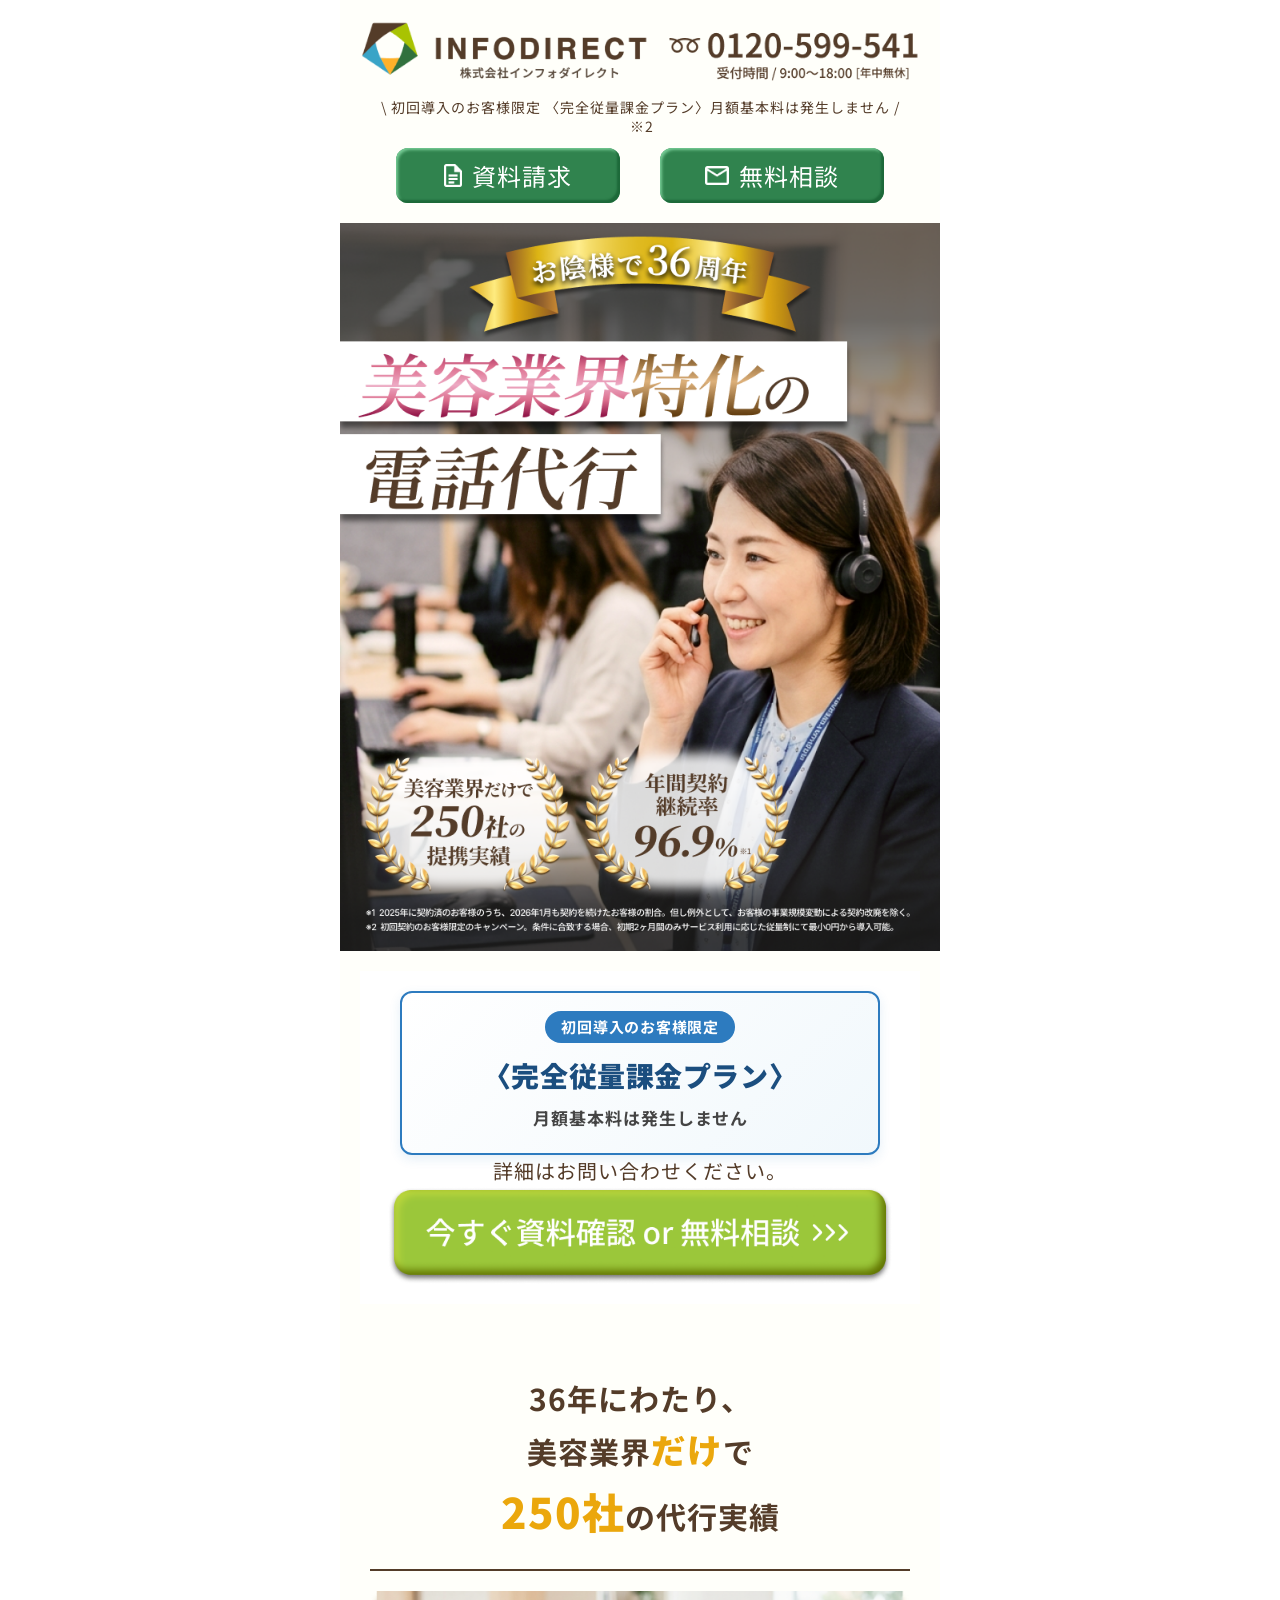
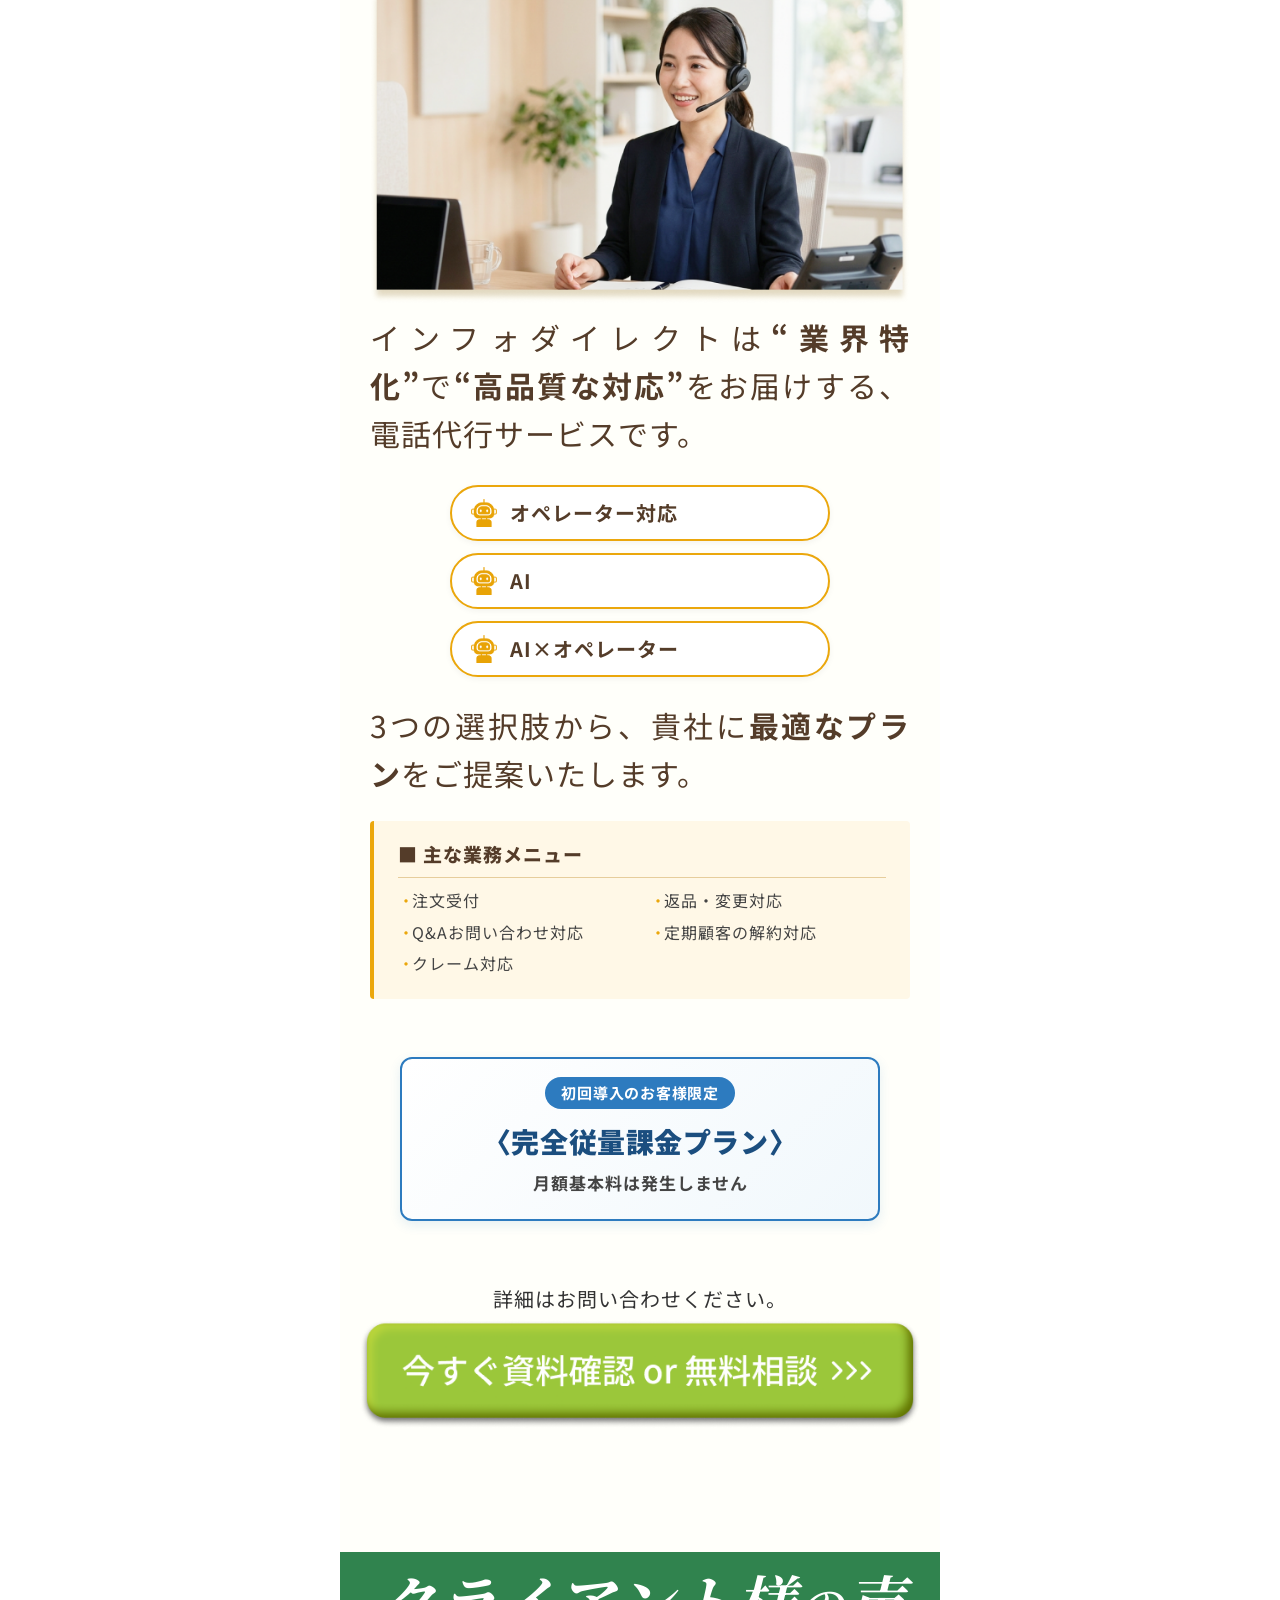
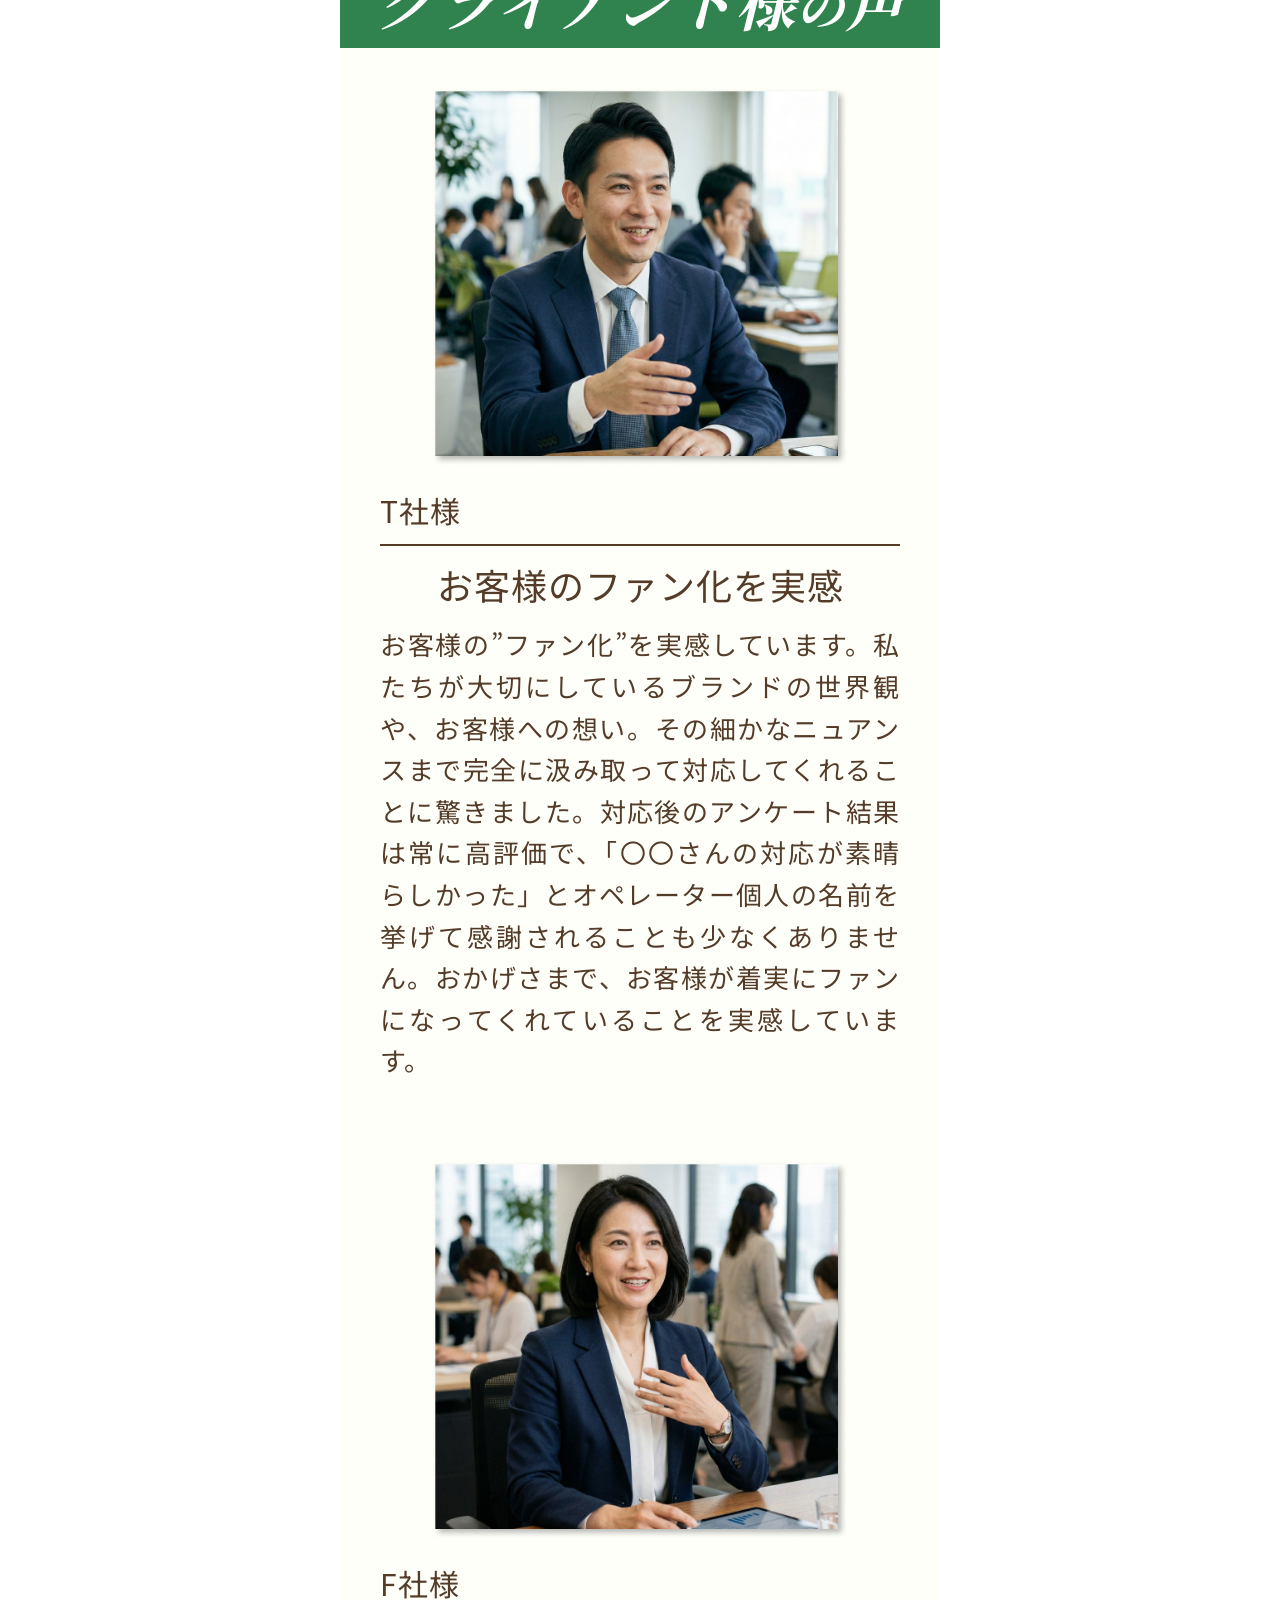
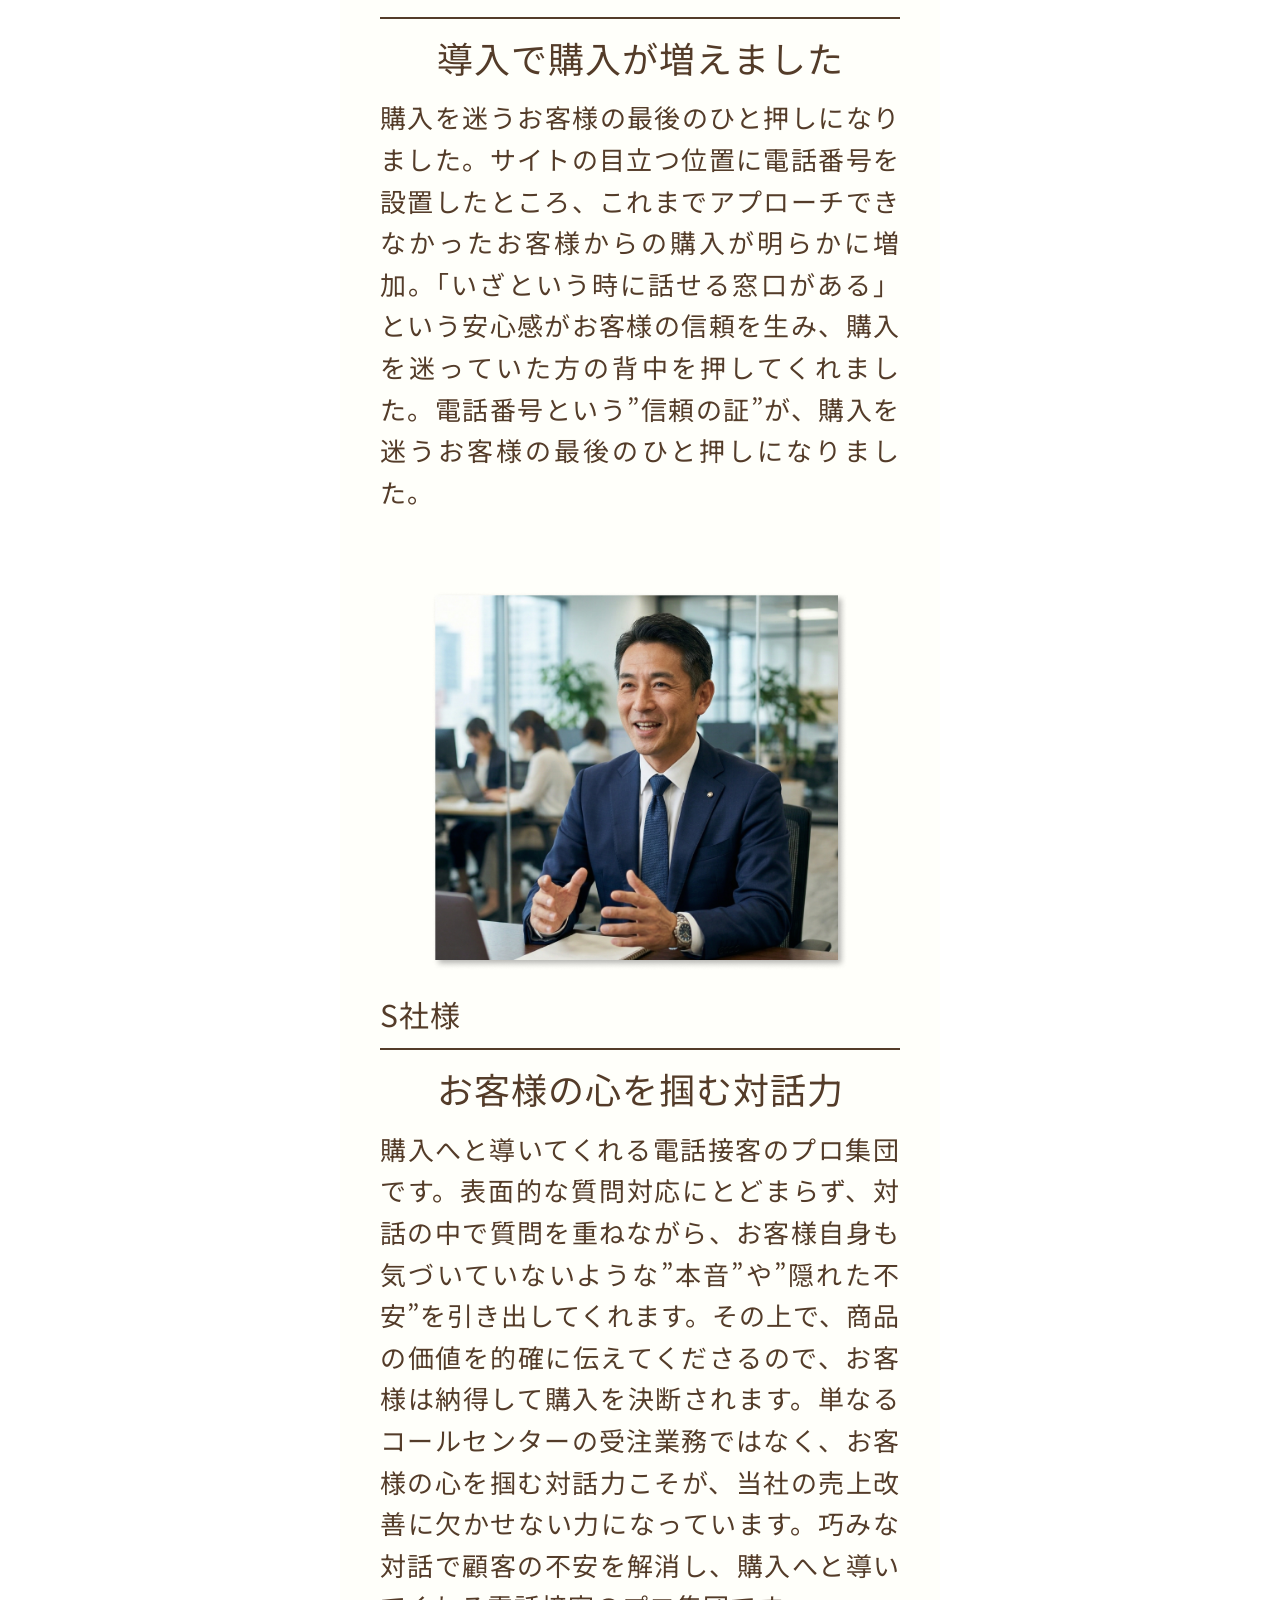
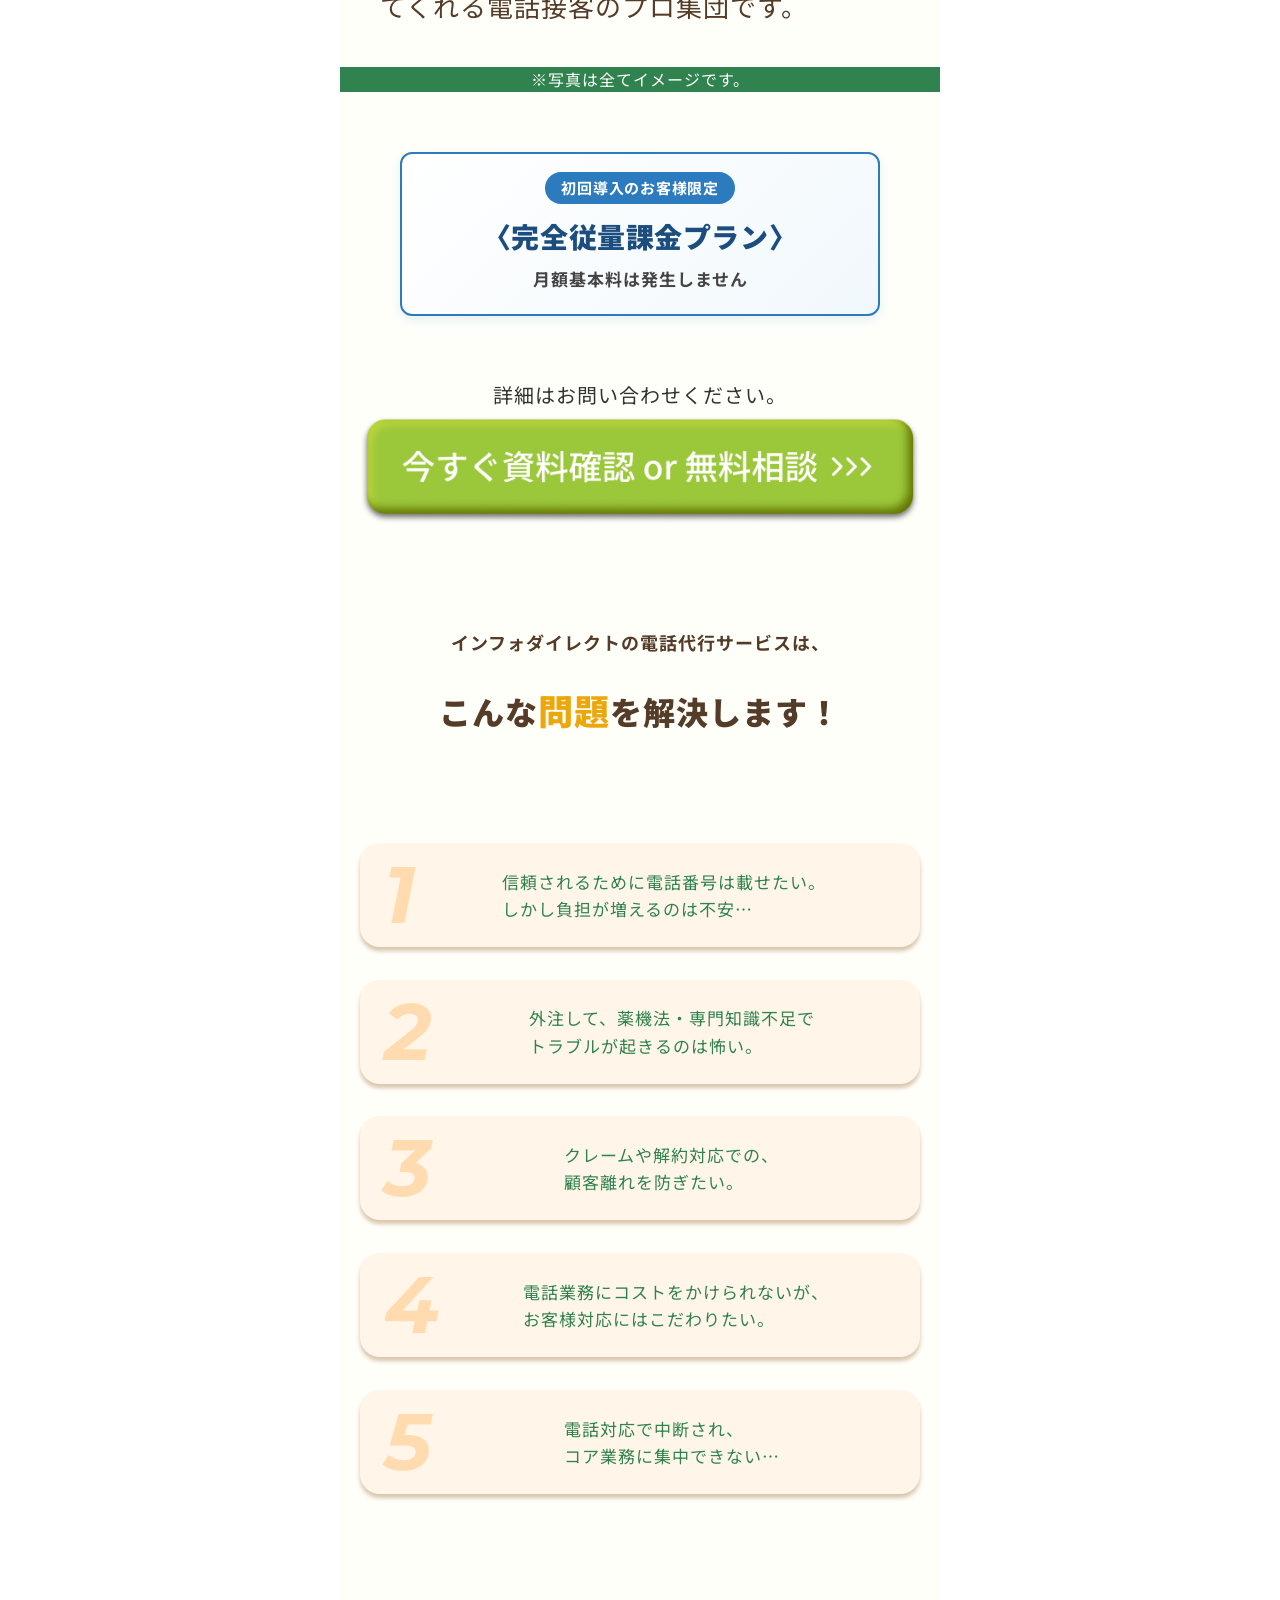
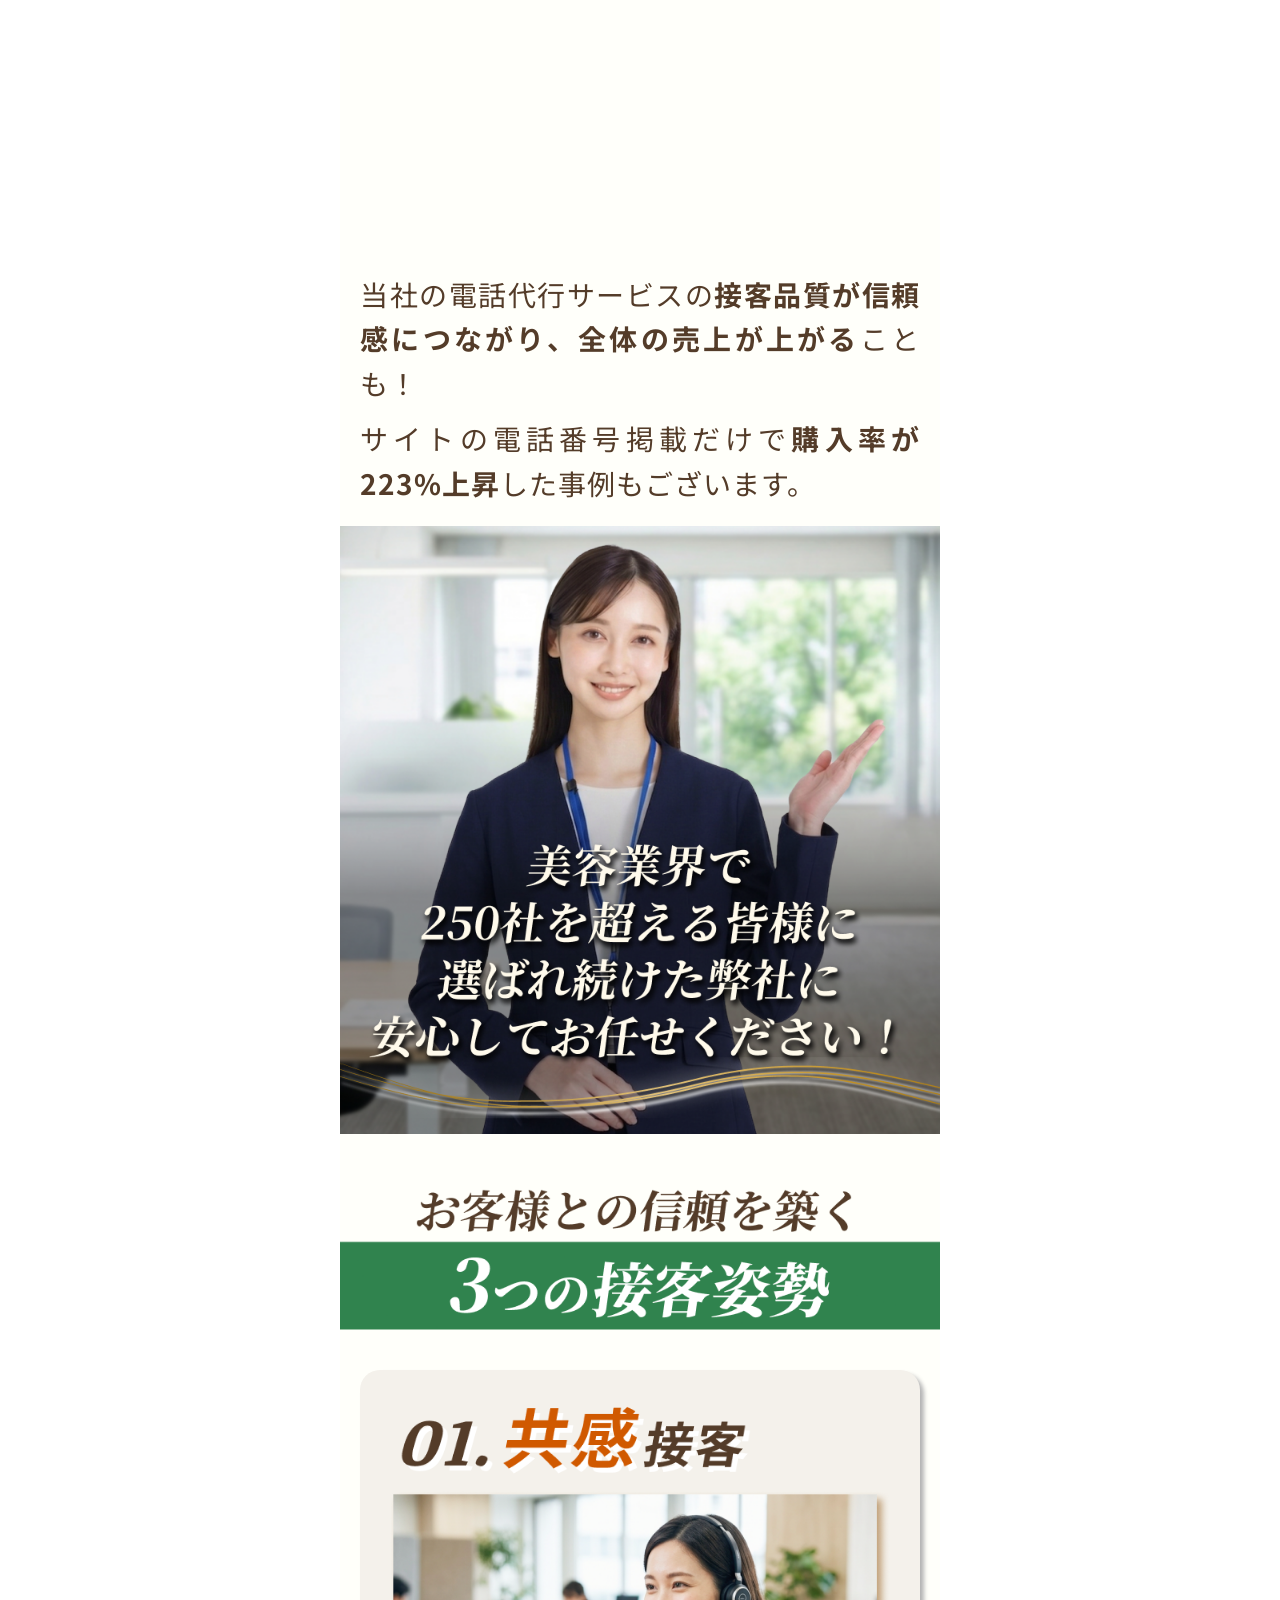
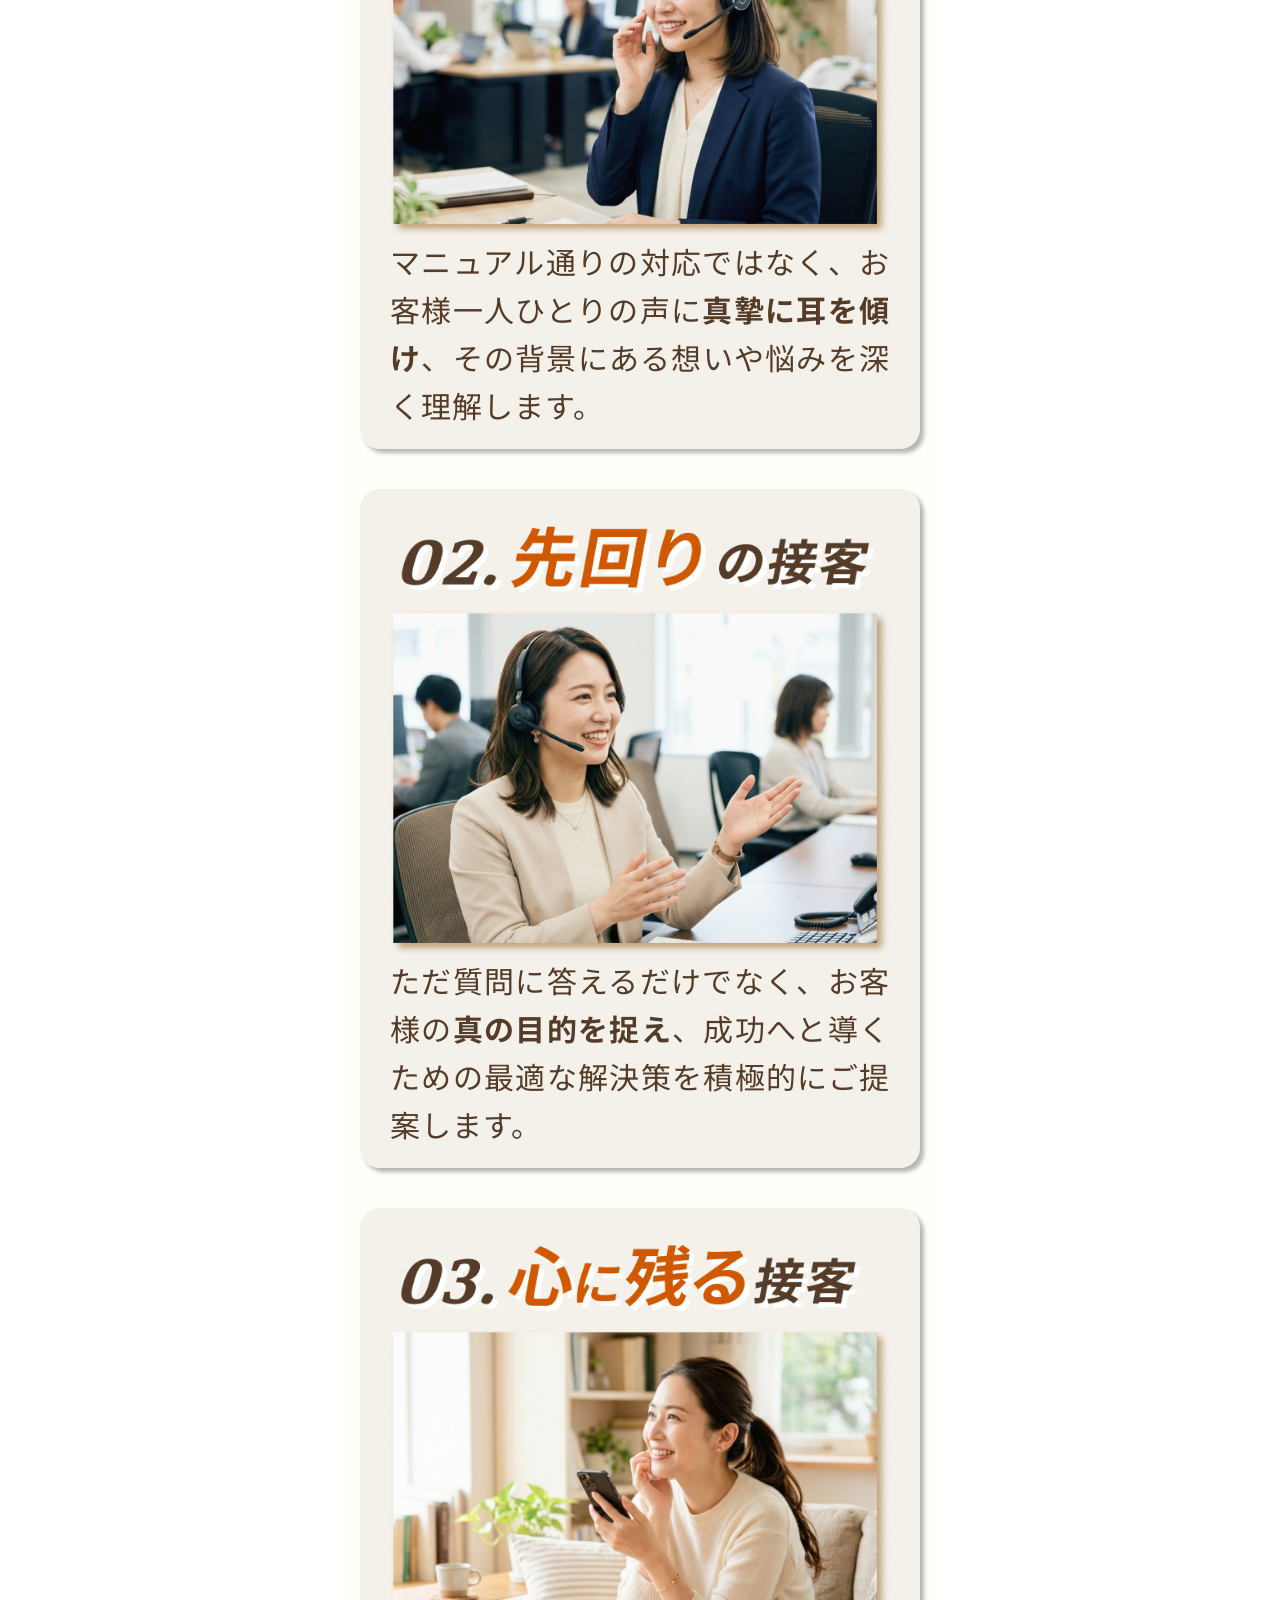
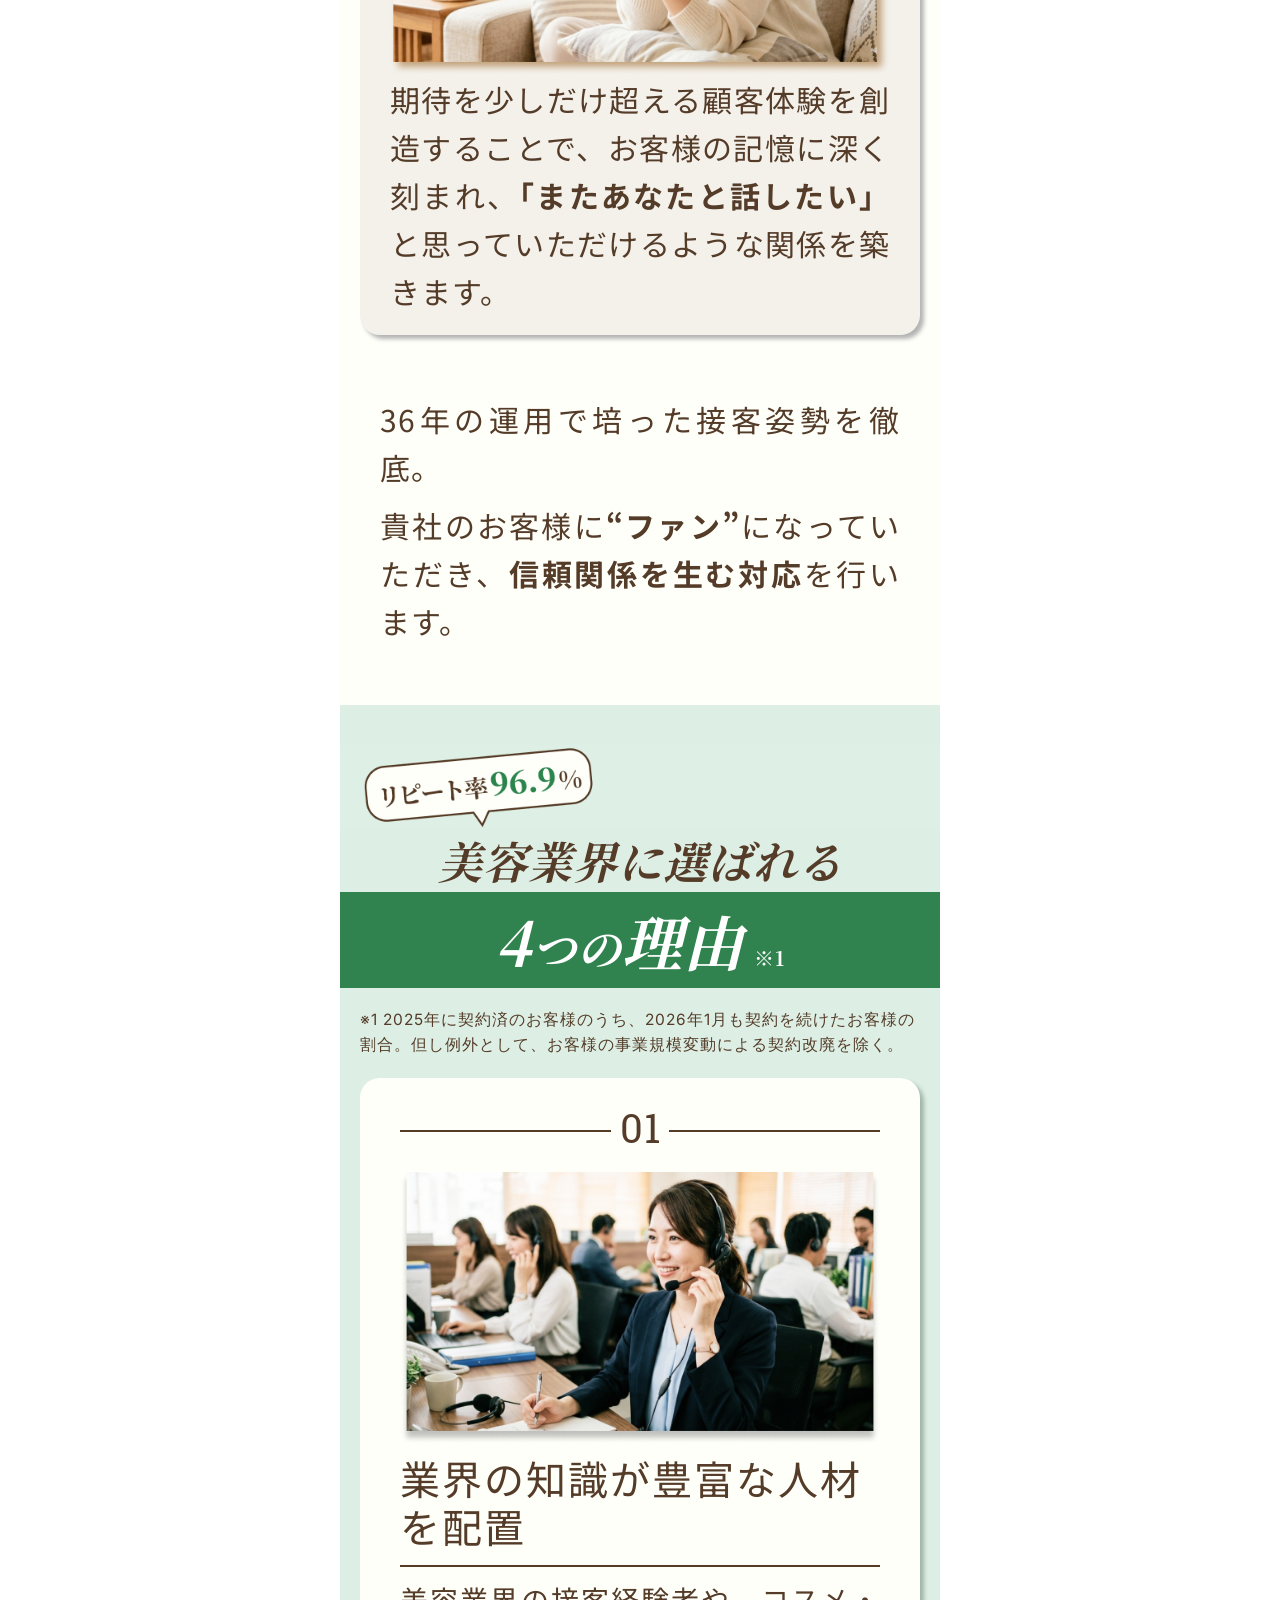
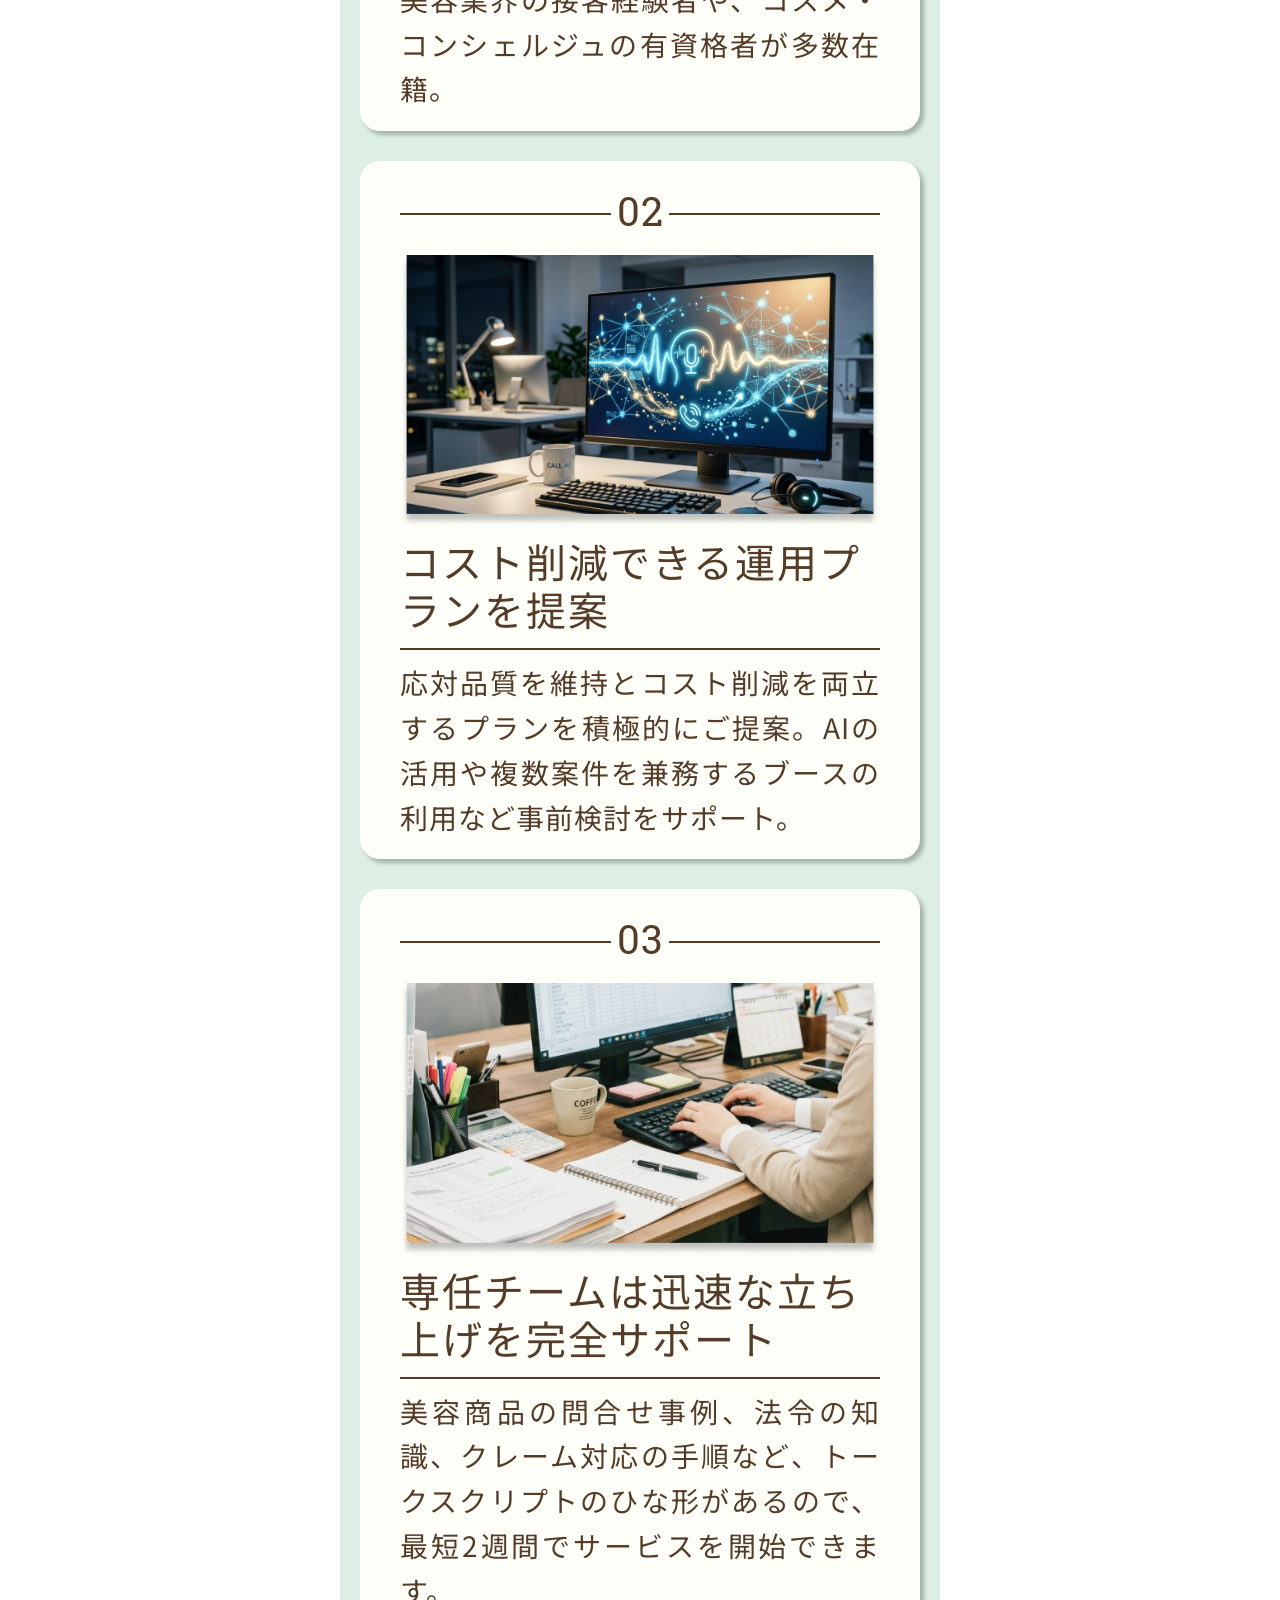
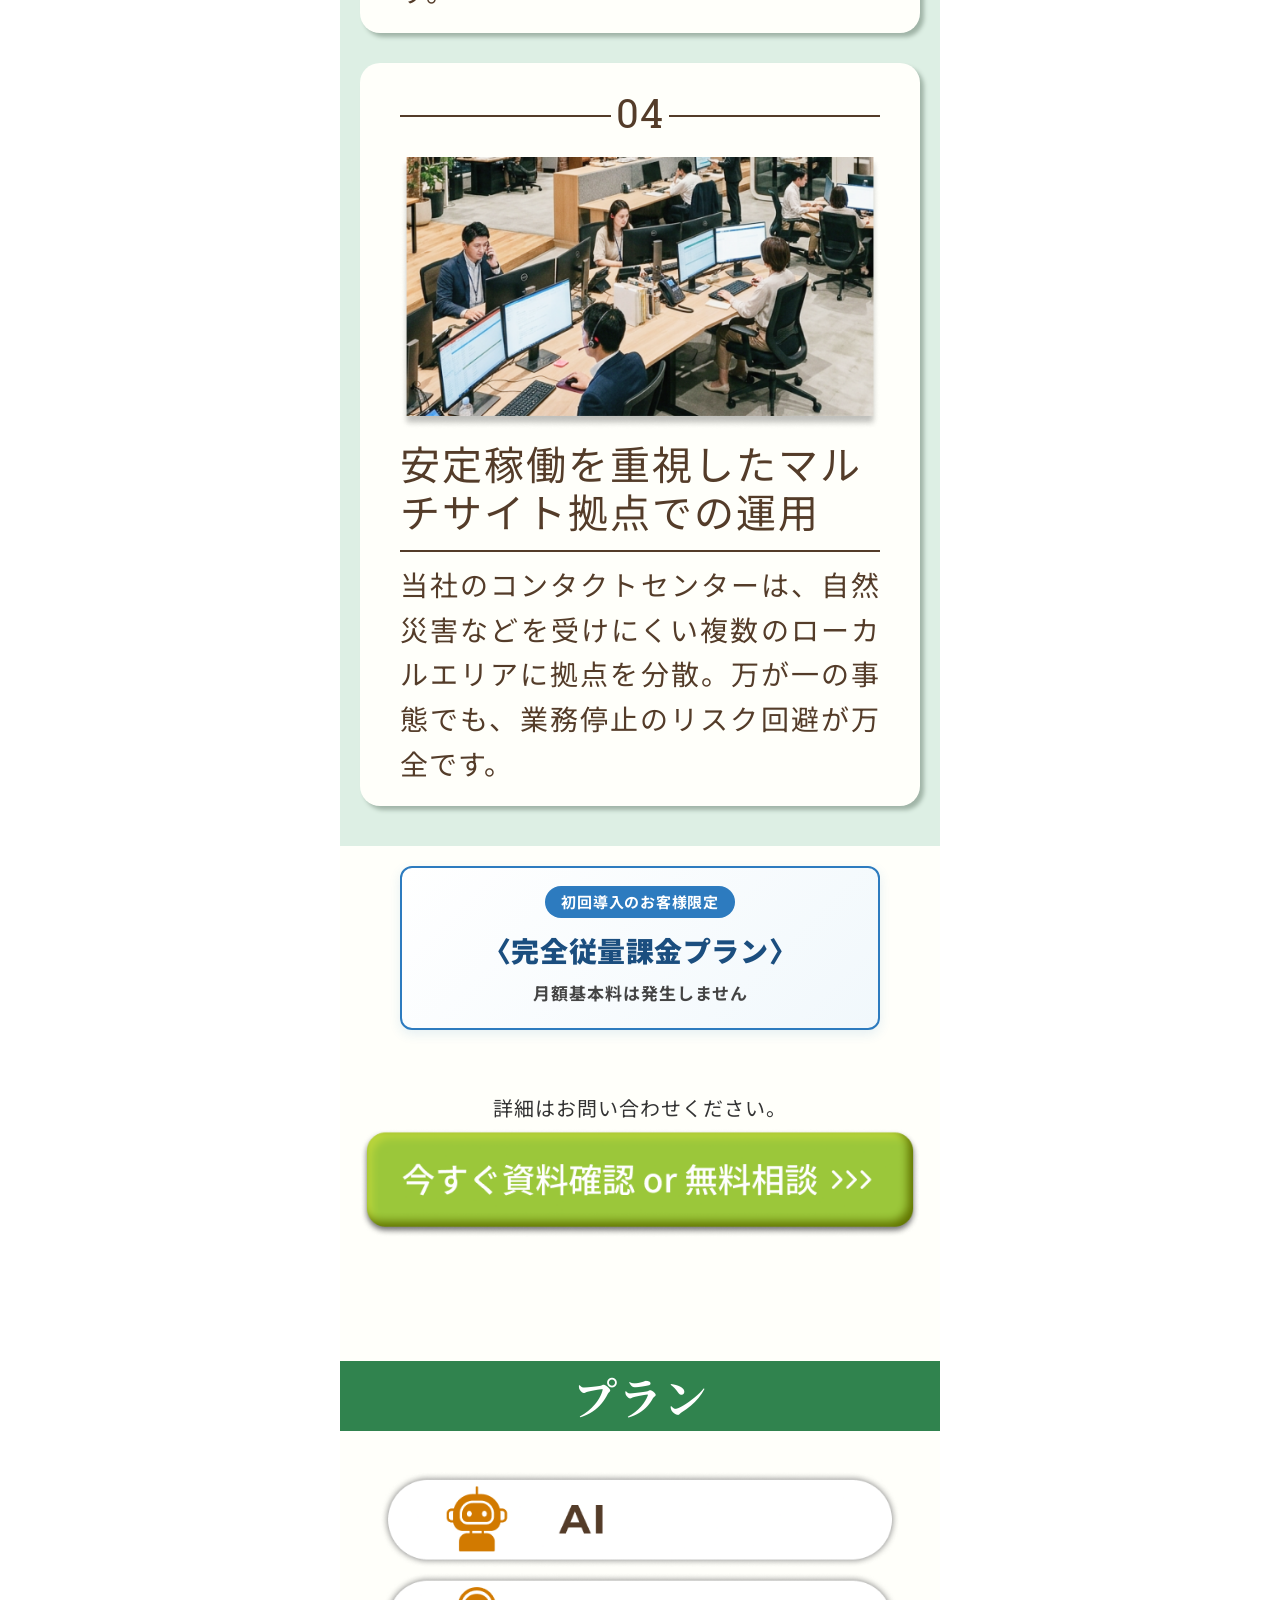
==== index.html @ 5f5afe4b "Initial: 2026-04-30 チェックバック反映版 主な変更: - #3 P1 250社の提携実績→契約実績 - #4 P1 CTAバナーを HTML 化・新キャンペーン表記 - #5 P2" ====
<!DOCTYPE html>
<html lang="ja">

<head>
    <meta charset="UTF-8">
    <meta name="viewport" content="width=device-width, initial-scale=1.0">
    <title>サービス紹介LP</title>
    <link rel="stylesheet" href="style.css">
    <link rel="preconnect" href="https://fonts.googleapis.com">
    <link rel="preconnect" href="https://fonts.gstatic.com" crossorigin>
    <link
        href="https://fonts.googleapis.com/css2?family=Noto+Serif+JP:wght@200..900&family=Noto+Sans+JP:wght@100..900&family=Inter:ital,wght@0,100..900;1,100..900&family=Montserrat:ital,wght@0,100..900;1,100..900&family=Noticia+Text:ital,wght@0,400;0,700;1,400;1,700&family=Battambang:wght@100;300;400;700;900&display=swap"
        rel="stylesheet">

</head>

<body>
    <header class="hero">
        <div class="container">
            <div class="logo"><img src="/img/logo.png" alt="株式会社インフォダイレクト"></div>
            <div class="campaign">\ 初回導入のお客様限定 〈完全従量課金プラン〉月額基本料は発生しません /<span>※2</span></div>
            <div class="cta-button">
                <a class="btn_document" href="#document"><img src="/img/hero_icon_1.png" alt="資料請求">資料請求</a>
                <a class="btn_contact" href="#contact"><img src="/img/hero_icon_2.png" alt="無料相談">無料相談</a>
            </div>
        </div>
    </header>

    <section class="fv">
        <div class="container">
            <div class="image">
                <div class="image-item-1"><img src="/img/fv.png" alt="美容業界特化の電話代行"></div>
            </div>
        </div>
    </section>

    <section class="campaign-1">
        <div class="container">
            <div class="inner">
                <div class="campaign-card">
                    <div class="campaign-label">初回導入のお客様限定</div>
                    <div class="campaign-title">〈完全従量課金プラン〉</div>
                    <div class="campaign-sub">月額基本料は発生しません</div>
                </div>
                <div class="txt">詳細はお問い合わせください。</div>
                <a class="btn" href="#document"><img src="/img/cta_1_btn.png" alt="今すぐ資料確認or無料相談"></a>
            </div>
        </div>
    </section>

    <section class="achieve">
        <div class="container">
            <div class="ttl ttl-text">
                <span class="ttl-line-1">36年にわたり、</span>
                <span class="ttl-line-2">美容業界<em>だけ</em>で</span>
                <span class="ttl-line-3"><strong>250社</strong>の代行実績</span>
            </div>
            <div class="image_1"><img src="/img/achieve_img.png" alt="イメージ画像"></div>
            <div class="txt_1">インフォダイレクトは<span>“業界特化”</span>で<span>“高品質な対応”</span>をお届けする、電話代行サービスです。</div>
            <ul class="service-list">
                <li><span class="crown"></span><span class="label">オペレーター対応</span></li>
                <li><span class="crown"></span><span class="label">AI</span></li>
                <li><span class="crown"></span><span class="label">AI×オペレーター</span></li>
            </ul>
            <div class="txt_2">3つの選択肢から、貴社に<span>最適なプラン</span>をご提案いたします。</div>
            <div class="menu-block">
                <div class="menu-ttl">■ 主な業務メニュー</div>
                <ul class="menu-list">
                    <li>注文受付</li>
                    <li>返品・変更対応</li>
                    <li>Q&amp;Aお問い合わせ対応</li>
                    <li>定期顧客の解約対応</li>
                    <li>クレーム対応</li>
                </ul>
            </div>
        </div>
    </section>

    <section class="campaign-2">
        <div class="container">
            <div class="inner">
                <div class="campaign-card campaign-card-2">
                    <div class="campaign-label">初回導入のお客様限定</div>
                    <div class="campaign-title">〈完全従量課金プラン〉</div>
                    <div class="campaign-sub">月額基本料は発生しません</div>
                </div>
                <div class="cta-button">
                    <div class="note">詳細はお問い合わせください。</div>
                    <a href="#contact"><img src="/img/cta_2_btn.png" alt="今すぐ資料確認or無料相談"></a>
                </div>
            </div>
        </div>
    </section>

    <section class="voice">
        <div class="container">
            <div class="ttl">クライアント様<span>の</span>声</div>
            <div class="content">
                <div class="voice_0 voice_1">
                    <div class="image"><img src="/img/voice_img_1.png" alt="クライアントの声_1"></div>
                    <div class="comment">
                        <div class="name">T社様</div>
                        <div class="heading">お客様のファン化を実感</div>
                        <div class="txt">
                            お客様の”ファン化”を実感しています。私たちが大切にしているブランドの世界観や、お客様への想い。その細かなニュアンスまで完全に汲み取って対応してくれることに驚きました。対応後のアンケート結果は常に高評価で、「〇〇さんの対応が素晴らしかった」とオペレーター個人の名前を挙げて感謝されることも少なくありません。おかげさまで、お客様が着実にファンになってくれていることを実感しています。
                        </div>
                    </div>
                </div>
                <div class="voice_0 voice_2">
                    <div class="image"><img src="/img/voice_img_2.png" alt="クライアントの声_2"></div>
                    <div class="comment">
                        <div class="name">F社様</div>
                        <div class="heading">導入で購入が増えました</div>
                        <div class="txt">
                            購入を迷うお客様の最後のひと押しになりました。サイトの目立つ位置に電話番号を設置したところ、これまでアプローチできなかったお客様からの購入が明らかに増加。「いざという時に話せる窓口がある」という安心感がお客様の信頼を生み、購入を迷っていた方の背中を押してくれました。電話番号という”信頼の証”が、購入を迷うお客様の最後のひと押しになりました。
                        </div>
                    </div>
                </div>
                <div class="voice_0 voice_3">
                    <div class="image"><img src="/img/voice_img_3.png" alt="クライアントの声_3"></div>
                    <div class="comment">
                        <div class="name">S社様</div>
                        <div class="heading">お客様の心を掴む対話力</div>
                        <div class="txt">
                            購入へと導いてくれる電話接客のプロ集団です。表面的な質問対応にとどまらず、対話の中で質問を重ねながら、お客様自身も気づいていないような”本音”や”隠れた不安”を引き出してくれます。その上で、商品の価値を的確に伝えてくださるので、お客様は納得して購入を決断されます。単なるコールセンターの受注業務ではなく、お客様の心を掴む対話力こそが、当社の売上改善に欠かせない力になっています。巧みな対話で顧客の不安を解消し、購入へと導いてくれる電話接客のプロ集団です。
                        </div>
                    </div>
                </div>
            </div>
            <div class="note">※写真は全てイメージです。</div>
        </div>
    </section>

    <section class="campaign-2">
        <div class="container">
            <div class="inner">
                <div class="campaign-card campaign-card-2">
                    <div class="campaign-label">初回導入のお客様限定</div>
                    <div class="campaign-title">〈完全従量課金プラン〉</div>
                    <div class="campaign-sub">月額基本料は発生しません</div>
                </div>
                <div class="cta-button">
                    <div class="note">詳細はお問い合わせください。</div>
                    <a href="#contact"><img src="/img/cta_2_btn.png" alt="今すぐ資料確認or無料相談"></a>
                </div>
            </div>
        </div>
    </section>

    <section class="solution">
        <div class="container">
            <div class="ttl ttl-text">
                <span class="ttl-lead">インフォダイレクトの電話代行サービスは、</span>
                <span class="ttl-main">こんな<em>問題</em>を解決します！</span>
            </div>
            <div class="content">
                <div class="item">
                    <div class="num">1</div>
                    <div class="txt">
                        信頼されるために電話番号は載せたい。<br>
                        しかし負担が増えるのは不安…
                    </div>
                </div>
                <div class="item">
                    <div class="num">2</div>
                    <div class="txt">
                        外注して、薬機法・専門知識不足で<br>
                        トラブルが起きるのは怖い。
                    </div>
                </div>
                <div class="item">
                    <div class="num">3</div>
                    <div class="txt">
                        クレームや解約対応での、<br>
                        顧客離れを防ぎたい。
                    </div>
                </div>
                <div class="item">
                    <div class="num">4</div>
                    <div class="txt">
                        電話業務にコストをかけられないが、<br>
                        お客様対応にはこだわりたい。
                    </div>
                </div>
                <div class="item">
                    <div class="num">5</div>
                    <div class="txt">
                        電話対応で中断され、<br>
                        コア業務に集中できない…
                    </div>
                </div>
            </div>
            <div class="note">
                <div class="note_1">
                    当社の電話代行サービスの<span>接客品質が信頼感につながり、全体の売上が上がる</span>ことも！
                </div>
                <div class="note_2">
                    サイトの電話番号掲載だけで<span>購入率が223%上昇</span>した事例もございます。
                </div>
            </div>
            <div class="image_2">
                <img src="/img/solution_img_2.png" alt="美容業界で250社を超える皆様に選ばれ続けた当社に安心してお任せください！">
            </div>
        </div>
    </section>

    <section class="posture">
        <div class="container">
            <div class="ttl">
                <img src="/img/posture_ttl.png" alt="お客様との信頼を築く 3つの接客姿勢">
            </div>
            <div class="content">
                <div class="item">
                    <div class="item-ttl">
                        <img src="/img/posture_ttl_1.png" alt="共感接客">
                    </div>
                    <div class="item-inner">
                        <div class="image">
                            <img src="/img/posture_img_1.png" alt="共感接客イメージ">
                        </div>
                        <div class="txt">
                            マニュアル通りの対応ではなく、お客様一人ひとりの声に<span>真摯に耳を傾け</span>、その背景にある想いや悩みを深く理解します。
                        </div>
                    </div>
                </div>
                <div class="item">
                    <div class="item-ttl">
                        <img src="/img/posture_ttl_2.png" alt="積極的な接客">
                    </div>
                    <div class="item-inner">
                        <div class="image">
                            <img src="/img/posture_img_2.png" alt="積極的な接客イメージ">
                        </div>
                        <div class="txt">
                            ただ質問に答えるだけでなく、お客様の<span>真の目的を捉え</span>、成功へと導くための最適な解決策を積極的にご提案します。
                        </div>
                    </div>
                </div>
                <div class="item">
                    <div class="item-ttl">
                        <img src="/img/posture_ttl_3.png" alt="心に残る接客">
                    </div>
                    <div class="item-inner">
                        <div class="image">
                            <img src="/img/posture_img_3.png" alt="心に残る接客イメージ">
                        </div>
                        <div class="txt">
                            期待を少しだけ超える顧客体験を創造することで、お客様の記憶に深く刻まれ、<span>「またあなたと話したい」</span>と思っていただけるような関係を築きます。
                        </div>
                    </div>
                </div>
            </div>
            <div class="note">
                <div class="note_1">
                    36年の運用で培った接客姿勢を徹底。
                </div>
                <div class="note_2">
                    貴社のお客様に<span>“ファン”</span>になっていただき、<span>信頼関係を生む対応</span>を行います。
                </div>
            </div>
        </div>
    </section>

    <section class="repeat">
        <div class="container">
            <div class="ttl">
                <div class="image"><img src="/img/repert_ratio.png" alt="リピート率96.9%"></div>
                <div class="ttl_1">美容業界に選ばれる</div>
                <div class="ttl_2"><span>4</span>つの<span>理由</span><span class="mark">※1</span></div>
            </div>
            <div class="note">※1 2025年に契約済のお客様のうち、2026年1月も契約を続けたお客様の割合。但し例外として、お客様の事業規模変動による契約改廃を除く。</div>
            <div class="content">
                <div class="item">
                    <div class="num">01</div>
                    <div class="image">
                        <img src="/img/repeat_img_1.png" alt="業界の知識が豊富な人材を配置">
                    </div>
                    <div class="ttl">業界の知識が豊富な人材を配置</div>
                    <div class="txt">
                        美容業界の接客経験者や、コスメ・コンシェルジュの有資格者が多数在籍。
                    </div>
                </div>
                <div class="item">
                    <div class="num">02</div>
                    <div class="image">
                        <img src="/img/repeat_img_2.png" alt="コスト削減できる運用プランを提案">
                    </div>
                    <div class="ttl">コスト削減できる運用プランを提案</div>
                    <div class="txt">
                        応対品質を維持とコスト削減を両立するプランを積極的にご提案。AIの活用や複数案件を兼務するブースの利用など事前検討をサポート。</div>
                </div>
                <div class="item">
                    <div class="num">03</div>
                    <div class="image">
                        <img src="/img/repeat_img_3.png" alt="専任チームは迅速な立ち上げを完全サポート">
                    </div>
                    <div class="ttl">専任チームは迅速な立ち上げを完全サポート</div>
                    <div class="txt">
                        美容商品の問合せ事例、法令の知識、クレーム対応の手順など、トークスクリプトのひな形があるので、最短2週間でサービスを開始できます。
                    </div>
                </div>
                <div class="item">
                    <div class="num">04</div>
                    <div class="image">
                        <img src="/img/repeat_img_4.png" alt="安定稼働を重視したマルチサイト拠点での運用">
                    </div>
                    <div class="ttl">安定稼働を重視したマルチサイト拠点での運用</div>
                    <div class="txt">
                        当社のコンタクトセンターは、自然災害などを受けにくい複数のローカルエリアに拠点を分散。万が一の事態でも、業務停止のリスク回避が万全です。
                    </div>
                </div>
            </div>
        </div>
    </section>

    <section class="campaign-2">
        <div class="container">
            <div class="inner">
                <div class="campaign-card campaign-card-2">
                    <div class="campaign-label">初回導入のお客様限定</div>
                    <div class="campaign-title">〈完全従量課金プラン〉</div>
                    <div class="campaign-sub">月額基本料は発生しません</div>
                </div>
                <div class="cta-button">
                    <div class="note">詳細はお問い合わせください。</div>
                    <a href="#contact"><img src="/img/cta_2_btn.png" alt="今すぐ資料確認or無料相談"></a>
                </div>
            </div>
        </div>
    </section>

    <section class="plan">
        <div class="container">
            <div class="ttl">
                <div class="ttl_1">プラン</div>
            </div>

            <div class="image">
                <img src="/img/plan_img.png" alt="プラン">
            </div>

            <div class="txt">
                3つのプランの他、貴社専任オペレータの配置や、コストに優れる兼任オペレーターでのご対応など、<span>幅広いプランをお選びいただけます。</span>
            </div>

            <div class="content">
                <div class="item">
                    <div class="icon">
                        <img src="/img/plan_icon_1.png" alt="AIを活用した自動化サービス">
                    </div>
                    <div class="item-ttl"><span class="stand">AI</span>を活用した<br>自動化サービス<br></div>
                </div>
                <div class="item-txt">
                    <div class="merit">
                        <div class="image"><img src="/img/plan_example.png" alt="AI運用事例"></div>
                    </div>
                </div>
                <div class="note">
                    AIエージェントの活用プランについては、無料相談を承っています。<br>
                    お気軽にお問い合わせください。
                </div>
            </div>
        </div>
        </div>
    </section>

    <section class="campaign-2">
        <div class="container">
            <div class="inner">
                <div class="campaign-card campaign-card-2">
                    <div class="campaign-label">初回導入のお客様限定</div>
                    <div class="campaign-title">〈完全従量課金プラン〉</div>
                    <div class="campaign-sub">月額基本料は発生しません</div>
                </div>
                <div class="cta-button">
                    <div class="note">詳細はお問い合わせください。</div>
                    <a href="#contact"><img src="/img/cta_2_btn.png" alt="今すぐ資料確認or無料相談"></a>
                </div>
            </div>
        </div>
    </section>

    <section id="contact" class="contact">
        <div class="container">
            <div class="ttl">お問い合わせ・ご相談</div>
            <div class="inner">
                <div class="txt">
                    <div class="txt_1">以下のフォームの必須事項をご入力の上、「送信する」ボタンをクリックしてください。</div>
                    <div class="txt_2">2営業日以内に担当者よりご連絡させていただきます。</div>
                </div>
                <form id="contactForm">
                    <div class="form-group">
                        <label>貴社名<span class="required">必須</span></label>
                        <input type="text" name="company" placeholder="株式会社インフォダイレクト" required>
                        <div class="error-message"></div>
                    </div>
                    <div class="form-group">
                        <label>部署名</label>
                        <input type="text" name="department" placeholder="通販事業部">
                    </div>
                    <div class="form-group">
                        <label>氏名<span class="required">必須</span></label>
                        <input type="text" name="name" placeholder="東京 一郎" required>
                        <div class="error-message"></div>
                    </div>
                    <div class="form-group">
                        <label>フリガナ<span class="required">必須</span></label>
                        <input type="text" name="kana" placeholder="トウキョウ イチロウ" required>
                        <div class="error-message"></div>
                    </div>
                    <div class="form-group">
                        <label>電話番号<span class="required">必須</span></label>
                        <input type="tel" name="tel" placeholder="03-1234-5678" required>
                        <div class="error-message"></div>
                    </div>
                    <div class="form-group">
                        <label>メールアドレス<span class="required">必須</span></label>
                        <input type="email" name="email" placeholder="infodirect@dummy.com" required>
                        <div class="error-message"></div>
                    </div>
                    <div class="form-group form-group-select">
                        <label class="select">お問い合わせ・ご相談の種類<span class="required">必須</span><br><span
                                class="multiple">（複数選択可）</span></label>
                        <label class="checkbox">
                            <input type="checkbox" name="os[]" value="サービスについて">
                            <span class="checkmark"></span>
                            サービスについて
                        </label>
                        <label class="checkbox">
                            <input type="checkbox" name="os[]" value="費用について">
                            <span class="checkmark"></span>
                            費用について
                        </label>
                        <label class="checkbox">
                            <input type="checkbox" name="os[]" value="面談希望（オンラインまたは対面）">
                            <span class="checkmark"></span>
                            面談希望（オンラインまたは対面）
                        </label>
                        <label class="checkbox">
                            <input type="checkbox" name="os[]" value="業務提携">
                            <span class="checkmark"></span>
                            業務提携
                        </label>
                        <label class="checkbox">
                            <input type="checkbox" name="os[]" value="その他">
                            <span class="checkmark"></span>
                            その他
                        </label>
                    </div>
                    <div class="form-group">
                        <label>お問い合わせ・ご相談内容</label>
                        <textarea name="message" rows="5" cols="33" placeholder="お問い合わせ・ご相談内容をご記入ください。"></textarea>
                    </div>
                    <div class="form-group form-group-privacy">
                        <label class="checkbox">
                            <input type="checkbox" name="privacy" value="同意">
                            <span class="checkmark"></span>
                            <a href="https://infodirect.co.jp/privacy-policy/" target="_blank">プライバシーポリシー</a>に同意する
                        </label>
                        <div class="error-message-privacy-contact"></div>
                    </div>
                    <button type="button" class="submit-btn" id="contactConfirmBtn">確認画面へ</button>
                </form>
            </div>
        </div>
    </section>

    <section id="document" class="document">
        <div class="container">
            <div class="ttl">資料請求</div>
            <div class="inner">
                <div class="txt">
                    <div class="txt_1">インフォダイレクトのサービス概要や導入メリットを解説した資料をPDFでお送りします。</div>
                    <div class="txt_2">以下のフォームの必須事項をご入力の上、「送信する」ボタンをクリックしてください。</div>
                </div>
                <form id="documentForm">
                    <div class="form-group">
                        <label>貴社名<span class="required">必須</span></label>
                        <input type="text" name="company" placeholder="株式会社インフォダイレクト" required>
                        <div class="error-message"></div>
                    </div>
                    <div class="form-group">
                        <label>部署名</label>
                        <input type="text" name="department" placeholder="通販事業部">
                    </div>
                    <div class="form-group">
                        <label>氏名<span class="required">必須</span></label>
                        <input type="text" name="name" placeholder="東京 一郎" required>
                        <div class="error-message"></div>
                    </div>
                    <div class="form-group">
                        <label>フリガナ<span class="required">必須</span></label>
                        <input type="text" name="kana" placeholder="トウキョウ イチロウ" required>
                        <div class="error-message"></div>
                    </div>
                    <div class="form-group">
                        <label>電話番号<span class="required">必須</span></label>
                        <input type="tel" name="tel" placeholder="03-1234-5678" required>
                        <div class="error-message"></div>
                    </div>
                    <div class="form-group">
                        <label>メールアドレス<span class="required">必須</span></label>
                        <input type="email" name="email" placeholder="infodirect@dummy.com" required>
                        <div class="error-message"></div>
                    </div>
                    <div class="form-group">
                        <label>都道府県</label>
                        <input type="text" name="pref" placeholder="東京都">
                    </div>
                    <div class="form-group">
                        <label>ご質問・ご相談内容</label>
                        <textarea name="message" rows="5" cols="33" placeholder="ご質問・ご相談などがあればご記入ください。"></textarea>
                    </div>
                    <div class="form-group form-group-privacy">
                        <label class="checkbox">
                            <input type="checkbox" name="privacy" value="同意">
                            <span class="checkmark"></span>
                            <a href="https://infodirect.co.jp/privacy-policy/" target="_blank">プライバシーポリシー</a>に同意する
                        </label>
                        <div class="error-message-privacy-document"></div>
                    </div>
                    <button type="button" class="submit-btn" id="documentConfirmBtn">確認画面へ</button>
                </form>
            </div>
        </div>
    </section>

    <footer>
        <div class="container">
            <div class="inner">
                <div class="image"><img src="/img/footer_logo.png" alt="株式会社インフォダイレクト"></div>
                <div class="address">
                    〒160-0023<br>
                    東京都新宿区西新宿7-20-11 西新宿AIビル2F
                </div>
                <div class="link"><a href="https://infodirect.co.jp/privacy-policy/" target="_blank">プライバシーポリシー</a></div>
            </div>
            <div class="copyright">© 2026INFODIRECT Co.,Ltd.</div>
        </div>
    </footer>

    <script>
        document.addEventListener("DOMContentLoaded", () => {

            // =========================
            // お問い合わせ → 確認画面へ
            // =========================
            const contactConfirmBtn = document.getElementById("contactConfirmBtn");

            contactConfirmBtn.addEventListener("click", () => {
                const form = document.getElementById("contactForm");
                const privacy = form.querySelector('input[name="privacy"]');
                const error = form.querySelector(".error-message-privacy-contact");

                // HTML5バリデーション
                if (!form.checkValidity()) {
                    form.reportValidity();
                    return;
                }

                // ★ privacyチェック追加
                if (!privacy.checked) {
                    error.textContent = "プライバシーポリシーに同意してください";
                    return;
                } else {
                    error.textContent = "";
                }

                const formData = new FormData(form);
                const data = {
                    type: "contact",
                    company: formData.get("company"),
                    department: formData.get("department"),
                    name: formData.get("name"),
                    kana: formData.get("kana"),
                    tel: formData.get("tel"),
                    email: formData.get("email"),
                    message: formData.get("message"),
                    privacy: formData.get("privacy"),
                    os: formData.getAll("os[]").join(",")
                };

                sessionStorage.setItem("contactData", JSON.stringify(data));
                location.href = "contact_confirm.html";
            });

            // =========================
            // 資料請求 → 確認画面へ
            // =========================
            const documentConfirmBtn = document.getElementById("documentConfirmBtn");

            documentConfirmBtn.addEventListener("click", () => {
                const form = document.getElementById("documentForm");
                const privacy = form.querySelector('input[name="privacy"]');
                const error = form.querySelector(".error-message-privacy-document");

                // HTML5バリデーション
                if (!form.checkValidity()) {
                    form.reportValidity();
                    return;
                }

                // ★ privacyチェック追加
                if (!privacy.checked) {
                    error.textContent = "プライバシーポリシーに同意してください";
                    return;
                } else {
                    error.textContent = "";
                }

                const formData = new FormData(form);
                const data = {
                    type: "document",
                    company: formData.get("company"),
                    department: formData.get("department"),
                    name: formData.get("name"),
                    kana: formData.get("kana"),
                    tel: formData.get("tel"),
                    email: formData.get("email"),
                    pref: formData.get("pref"),
                    message: formData.get("message"),
                    privacy: formData.get("privacy")
                };

                sessionStorage.setItem("documentData", JSON.stringify(data));
                location.href = "document_confirm.html";
            });

        });
    </script>

</body>

</html>
---- style.css ----
@charset "UTF-8";
/* style.css */
* {
  margin: 0;
  padding: 0;
  box-sizing: border-box;
  letter-spacing: 1px;
}

html {
  scroll-behavior: smooth;
}

body {
  font-family: "Noto Sans JP", sans-serif;
  line-height: 1.6;
  color: #333;
  background-color: #fff;
  font-size: 10px;
  /* LP特有の温かみのある背景色 */
}

img {
  width: 100%;
  height: auto;
  display: block;
}

a {
  display: block;
  text-decoration: none;
}

.container {
  width: 100%;
  max-width: 600px;
  margin: 0 auto;
  padding: 60px 20px;
  text-align: justify;
  /* BG2: 線形グラデーション */
  background: #FFFFFA;
}
.container .ttl {
  text-align: center;
}
.container .ttl .ttl_1,
.container .ttl .ttl_2 {
  text-align: center;
}

/* ヒーローセクション */
.hero {
  color: #543C29;
}
.hero .container {
  padding: 20px;
}
.hero .container .campaign {
  font-size: clamp(10px, 4vw, 20px);
  margin: 10px auto 5px;
  text-align: center;
}
.hero .container .campaign span {
  font-size: clamp(7px, 2.8vw, 14px);
  margin-left: 4px;
}
.hero .container {
  /* ボタン装飾 (LPで最も重要な要素) */
}
.hero .container .cta-button {
  display: flex;
  gap: 7%;
  justify-content: center;
  align-items: center;
  margin: 0 auto;
  text-align: center;
}
.hero .container .cta-button a {
  display: flex;
  justify-content: center;
  align-items: center;
  gap: 10px;
  width: 40%;
  max-width: 250px;
  min-width: 150px;
  padding: 8.5px 0;
  background-color: #30834E;
  box-shadow: -3px -3px 2px 0px #1D6939 inset, 2px 2px 3px 0px #76CB95 inset;
  color: #fff;
  text-decoration: none;
  font-size: clamp(12px, 5vw, 24px);
  border-radius: 12px;
}
.hero .container .cta-button a.btn_document img {
  min-width: 12px;
  max-width: 18px;
  height: auto;
}
.hero .container .cta-button a.btn_contact img {
  min-width: 20px;
  max-width: 24px;
  height: auto;
}

/* セクションごとの色分け */
.fv .container {
  padding: 0;
}

.achieve .container {
  padding: 30px;
}
.achieve .container .ttl {
  padding: 20px 0;
  border-bottom: 2px solid #543C29;
}
.achieve .container .image_1 {
  margin: 20px auto 10px;
}
.achieve .container .image_2 {
  width: 90%;
  margin: 20px auto;
}
.achieve .container .txt_1 {
  font-size: clamp(15px, 4.5vw, 30px);
  color: #543C29;
}
.achieve .container .txt_1 span {
  font-weight: bold;
}
.achieve .container .txt_2 {
  font-size: clamp(15px, 4.4vw, 30px);
  color: #543C29;
}
.achieve .container .txt_2 span {
  font-weight: bold;
}

.campaign-1 .container {
  background-image: url(/img/cta_1_bg.png);
  background-position: center center;
  background-size: cover;
  display: flex;
  justify-content: center;
  align-items: center;
  gap: 0px;
  flex-direction: column;
  aspect-ratio: 375/185;
  padding: 20px;
}
.campaign-1 .container .inner {
  background: #fff;
  padding: 20px 0;
}
.campaign-1 .container .inner .image {
  width: 70%;
  margin: 0 auto 10px;
}
.campaign-1 .container .inner .txt {
  color: #543C29;
  text-align: center;
  font-size: clamp(10px, 4vw, 20px);
}
.campaign-1 .container .inner .btn {
  width: 90%;
  margin: 0 auto;
}

.campaign-2 .container {
  aspect-ratio: 375/297;
  padding: 0;
}
.campaign-2 .container .inner {
  display: flex;
  flex-direction: column;
  justify-content: space-between;
  gap: 10px;
  background: url(/img/cta_2_bg.png), linear-gradient(180deg, #FFFFFA 0%, #FFFFFA 100%);
  background-position: center top;
  background-size: contain;
  background-repeat: no-repeat;
  aspect-ratio: 375/257;
  padding: 20px 0;
}
.campaign-2 .container .inner .cta-button {
  display: flex;
  flex-direction: column;
  gap: 5px;
  padding: 0 20px;
}
.campaign-2 .container .inner .cta-button .note {
  text-align: center;
  font-size: clamp(10px, 4vw, 20px);
}

.voice .container {
  padding: 40px 0;
}
.voice .container .ttl {
  background: #30834E;
  font-size: clamp(16px, 10vw, 60px);
  color: #fff;
  font-family: "Noto Serif JP", serif;
  font-weight: bold;
  font-style: italic;
}
.voice .container .ttl span {
  font-size: clamp(12px, 8vw, 48px);
}
.voice .container .note {
  text-align: center;
  background: #30834E;
  color: #fff;
  font-size: clamp(8px, 3vw, 16px);
}
.voice .container .content .voice_0 {
  display: flex;
  flex-direction: column;
  gap: 20px;
  padding: 40px;
}
@media screen and (max-width: 600px) {
  .voice .container .content .voice_0 {
    padding: 20px 40px;
  }
}
.voice .container .content .voice_0 .image {
  margin: 0 auto;
  width: 80%;
}
.voice .container .content .voice_0 .comment {
  color: #543C29;
}
.voice .container .content .voice_0 .comment .name {
  text-align: left;
  font-size: clamp(15px, 5vw, 30px);
  border-bottom: 2px solid #543C29;
  padding-bottom: 10px;
  margin-bottom: 10px;
}
.voice .container .content .voice_0 .comment .heading {
  font-size: clamp(16px, 6vw, 36px);
  text-align: center;
}
.voice .container .content .voice_0 .comment .txt {
  text-align: justify;
  font-size: clamp(12px, 3.8vw, 26px);
  padding-top: 10px;
}

.solution .container {
  padding: 0 0 0;
}
.solution .container .ttl {
  display: flex;
  flex-direction: column;
  gap: 20px;
}
.solution .container .ttl .ttl_1 {
  font-family: "Noto Serif JP", serif;
  font-weight: bold;
  font-style: italic;
  font-size: clamp(22px, 8vw, 44px);
  color: #543C29;
  line-height: 1.2;
}
.solution .container .ttl .ttl_2 {
  font-family: "Noto Serif JP", serif;
  font-weight: bold;
  font-size: clamp(22px, 8vw, 44px);
  color: #fff;
  background: #30834E;
}
.solution .container .ttl .ttl_2 span {
  font-size: clamp(30px, 12vw, 60px);
}
.solution .container .content {
  display: flex;
  flex-direction: column;
  gap: 3.5%;
  aspect-ratio: 375/680.5;
  background: url("/img/solution_bg.png");
  background-position: center center;
  background-size: contain;
  background-repeat: no-repeat;
  padding: 25% 20px 0;
  transform: translateY(-70px);
}
.solution .container .content .item {
  display: flex;
  justify-content: start;
  align-items: center;
  gap: 15px;
  background: #FFF5E9;
  box-shadow: 0px 4px 4px 0px rgba(177, 139, 94, 0.5019607843);
  padding: 12px 24px;
  border-radius: 20px;
}
.solution .container .content .item .num {
  font-family: "Montserrat", sans-serif;
  font-size: clamp(40px, 16vw, 80px);
  font-style: italic;
  font-weight: bold;
  color: #FFDBAF;
  line-height: 1;
}
.solution .container .content .item .txt {
  width: 100%;
  display: flex;
  justify-content: center;
  align-items: center;
  font-size: clamp(10px, 3.6vw, 17px);
  color: #30834E;
}
.solution .container .note {
  display: flex;
  flex-direction: column;
  gap: 10px;
  padding: 20px;
  color: #543C29;
  font-size: clamp(14px, 4.4vw, 28px);
}
.solution .container .note .note_1 span {
  font-weight: bold;
}
.solution .container .note .note_2 span {
  font-weight: bold;
}

.posture .container {
  padding: 0 0 60px;
  display: flex;
  flex-direction: column;
  gap: 40px;
}
.posture .container .ttl {
  display: flex;
  flex-direction: column;
  gap: 5px;
}
.posture .container .ttl .ttl_1 {
  font-family: "Noto Serif JP", serif;
  font-weight: bold;
  font-style: italic;
  font-size: clamp(22px, 8vw, 44px);
  color: #543C29;
  line-height: 1.2;
}
.posture .container .ttl .ttl_2 {
  font-family: "Noto Serif JP", serif;
  font-weight: bold;
  font-size: clamp(22px, 8vw, 44px);
  color: #fff;
  background: #30834E;
}
.posture .container .ttl .ttl_2 span {
  font-size: clamp(30px, 12vw, 60px);
}
.posture .container .content {
  display: flex;
  flex-direction: column;
  gap: 40px;
  padding: 0 20px;
}
.posture .container .content .item {
  display: flex;
  flex-direction: column;
  gap: 0;
  background: #F4F1EB;
  box-shadow: 4px 4px 4px 0px #B4B4B4;
  padding: 20px 0;
  border-radius: 20px;
}
.posture .container .content .item .item-ttl {
  display: flex;
  justify-content: start;
  align-items: center;
  gap: 5px;
}
.posture .container .content .item .item-ttl .num {
  font-family: "Noticia Text", serif;
  font-size: clamp(25px, 10vw, 50px);
  font-style: italic;
  font-weight: bold;
  color: #543C29;
  line-height: 1;
}
.posture .container .content .item .item-ttl .ttl_1 {
  font-family: "Noto Sans JP", serif;
  font-size: clamp(18px, 7.2vw, 36px);
  font-style: italic;
  font-weight: bold;
  letter-spacing: 2px;
  color: #543C29;
  text-shadow: 3px 3px 0px #FFF5E9;
}
.posture .container .content .item .item-ttl .ttl_1 span {
  letter-spacing: 2px;
  font-size: clamp(25px, 10vw, 50px);
  color: #E96400;
}
.posture .container .content .item .item-ttl .ttl_1 span.small {
  font-size: clamp(18px, 7.2vw, 36px);
}
.posture .container .content .item .item-inner {
  padding: 0 30px;
}
.posture .container .content .item .item-inner .txt {
  font-size: clamp(15px, 4.4vw, 30px);
  color: #543C29;
  text-align: justify;
}
.posture .container .content .item .item-inner .txt span {
  font-weight: bold;
}
.posture .container .note {
  display: flex;
  flex-direction: column;
  gap: 10px;
  color: #543C29;
  font-size: clamp(17px, 4.2vw, 30px);
  text-align: justify;
  padding: 20px 40px 0;
}
.posture .container .note .note_2 span {
  font-weight: bold;
}

.repeat .container {
  background: #DDEFE4;
  padding: 40px 0;
}
.repeat .container .ttl {
  position: relative;
  display: flex;
  flex-direction: column;
  gap: 5px;
}
.repeat .container .ttl .ttl_1 {
  font-family: "Noto Serif JP", serif;
  font-weight: bold;
  font-style: italic;
  font-size: clamp(22px, 8vw, 44px);
  color: #543C29;
  line-height: 1.2;
}
.repeat .container .ttl .ttl_2 {
  font-family: "Noto Serif JP", serif;
  font-weight: bold;
  font-size: clamp(22px, 8vw, 44px);
  color: #fff;
  background: #30834E;
  font-style: italic;
}
.repeat .container .ttl .ttl_2 span {
  font-size: clamp(30px, 12vw, 60px);
}
.repeat .container .ttl .ttl_2 .mark {
  padding-left: 10px;
  font-size: clamp(10px, 4vw, 20px);
  font-style: normal;
}
.repeat .container .content {
  display: flex;
  flex-direction: column;
  gap: 30px;
  padding: 0 20px;
}
.repeat .container .content .item {
  display: flex;
  flex-direction: column;
  gap: 10px;
  background: #FFFFFA;
  box-shadow: 4px 4px 4px 0px #A0B4A7;
  padding: 20px 40px;
  border-radius: 20px;
}
.repeat .container .content .item .num {
  position: relative;
  font-family: "Battambang", sans-serif;
  font-size: clamp(20px, 5vw, 40px);
  color: #543C29;
  text-align: center;
}
.repeat .container .content .item .num:before {
  content: "";
  position: absolute;
  top: 50%;
  left: 0;
  width: 44%;
  height: 2px;
  background: #543C29;
}
.repeat .container .content .item .num:after {
  content: "";
  position: absolute;
  top: 50%;
  right: 0;
  width: 44%;
  height: 2px;
  background: #543C29;
}
.repeat .container .content .item .ttl {
  font-family: "Noto Sans JP", serif;
  font-size: clamp(20px, 5.5vw, 40px);
  letter-spacing: 2px;
  color: #543C29;
  text-align: left;
  line-height: 1.2;
  border-bottom: 2px solid #543C29;
  padding-bottom: 15px;
}
.repeat .container .content .item .txt {
  font-size: clamp(13px, 3.6vw, 28px);
  color: #543C29;
  text-align: justify;
}
.repeat .container .content .item .txt span {
  font-weight: bold;
}
.repeat .container .note {
  color: #543C29;
  font-size: clamp(8px, 3.1vw, 15.5px);
  text-align: left;
  padding: 20px;
  font-family: "Inter", sans-serif;
}

.plan .container {
  background: #FFFFFA;
  padding: 40px 0 0;
}
@media screen and (max-width: 600px) {
  .plan .container {
    padding-top: 20px;
  }
}
.plan .container .ttl {
  font-family: "Noto Serif JP", serif;
  font-weight: bold;
  font-size: clamp(22px, 8vw, 44px);
  color: #fff;
  background: #30834E;
}
.plan .container .image {
  padding: 0 40px;
}
.plan .container .txt {
  font-size: clamp(16px, 4.4vw, 30px);
  color: #543C29;
  margin: 0 40px;
  padding-bottom: 40px;
  border-bottom: 2px solid #543C29;
}
.plan .container .txt span {
  font-weight: bold;
}
.plan .container .content {
  display: flex;
  flex-direction: column;
  gap: 20px;
  padding: 20px 40px 40px;
}
.plan .container .content .item {
  display: flex;
  flex-direction: column;
  gap: 10px;
  padding: 0;
}
.plan .container .content .item .icon {
  margin: 0 auto;
  max-width: 120px;
  width: 30%;
}
.plan .container .content .item .item-ttl {
  font-family: "Noto Sans JP", serif;
  font-size: clamp(20px, 8vw, 48px);
  font-weight: bold;
  font-style: italic;
  letter-spacing: 2px;
  text-align: center;
  line-height: 1.2;
  color: #E8A306;
  font-style: italic;
}
.plan .container .content .item .item-ttl .stand {
  color: #D27A00;
}
.plan .container .content .item-txt {
  font-size: clamp(14px, 5vw, 30px);
  text-align: left;
}
.plan .container .content .item-txt .merit {
  text-align: center;
}
.plan .container .content .item-txt .merit .heading {
  color: #fff;
  display: inline-block;
  border-radius: 15px;
  padding: 5px 20px;
  transform: translateY(30px);
  box-shadow: -3px -3px 4px 0px #D78B1F inset;
}
.plan .container .content .item-txt .merit .image {
  padding: 0;
}
.plan .container .content .note {
  color: #543C29;
  font-size: clamp(16px, 4.5vw, 28px);
}

/* フォームの簡易装飾 */
.contact {
  background: #fff;
}
.contact .container {
  padding: 40px 0;
}
@media screen and (max-width: 600px) {
  .contact .container {
    padding-top: 20px;
  }
}
.contact .container .ttl {
  font-family: "Noto Serif JP", serif;
  font-weight: bold;
  font-size: clamp(22px, 8vw, 44px);
  color: #fff;
  background: #30834E;
  font-style: italic;
}
.contact .container .inner {
  padding: 20px;
}
.contact .container .inner .txt {
  text-align: left;
  color: #543C29;
  font-size: clamp(8px, 2.6vw, 16px);
  display: flex;
  flex-direction: column;
  gap: 5px;
  margin-bottom: 10px;
}
.contact .container .inner form {
  display: flex;
  flex-direction: column;
  gap: 5px;
}
.contact .container .inner form .form-group {
  text-align: left;
}
.contact .container .inner form .form-group label {
  color: #543C29;
  font-size: clamp(10px, 3.3vw, 20px);
}
.contact .container .inner form .form-group label.select {
  line-height: 1.2;
}
.contact .container .inner form .form-group label .required {
  display: inline-block;
  background: #D90000;
  color: #fff;
  border-radius: 10px;
  font-size: clamp(7px, 1.2vw, 10px);
  padding: 0 5px 2px;
  margin-left: 10px;
  transform: translateY(-4px);
}
.contact .container .inner form .form-group label .multiple {
  font-size: clamp(8px, 2.2vw, 16px);
}
.contact .container .inner form .form-group input {
  width: 100%;
  padding: 10px;
  margin: 0;
  margin-top: 2px;
  border: 2px solid #543C29;
  border-radius: 6px;
  color: #543C29;
  font-size: clamp(10px, 3vw, 16px);
}
.contact .container .inner form .form-group .checkbox {
  display: flex;
  gap: 5px;
  justify-content: start;
  align-items: center;
  cursor: pointer;
}
.contact .container .inner form .form-group .checkbox input {
  display: none;
}
.contact .container .inner form .form-group .checkbox {
  /* 四角の箱 */
}
.contact .container .inner form .form-group .checkbox .checkmark {
  width: 18px;
  height: 18px;
  border: 2px solid #543C29;
  border-radius: 0px;
  background: #fff;
  position: relative;
  transform: translateY(0px);
  margin: 0;
}
.contact .container .inner form .form-group .checkbox {
  /* チェックが入ったとき */
}
.contact .container .inner form .form-group .checkbox input:checked + .checkmark {
  background-color: #1D6939;
  border-color: #1D6939;
}
.contact .container .inner form .form-group .checkbox {
  /* チェックマーク */
}
.contact .container .inner form .form-group .checkbox input:checked + .checkmark::after {
  content: "";
  position: absolute;
  left: 3px;
  top: 0px;
  width: 5px;
  height: 10px;
  border: solid #fff;
  border-width: 0 2px 2px 0;
  transform: rotate(45deg);
}
.contact .container .inner form .form-group textarea {
  width: 100%;
  border: 2px solid #543C29;
  border-radius: 6px;
  color: #543C29;
  font-size: clamp(10px, 3vw, 16px);
  padding: 10px;
}
.contact .container .inner form .form-group-select {
  padding: 10px 10px 0;
}
.contact .container .inner form .form-group-privacy {
  text-align: center;
  padding: 20px 0;
}
.contact .container .inner form .form-group-privacy .checkbox {
  justify-content: center;
}
.contact .container .inner form .form-group-privacy a {
  color: #543C29;
}

/* フォームの簡易装飾 */
.document {
  background: #fff;
}
.document .container {
  padding: 40px 0;
}
@media screen and (max-width: 600px) {
  .document .container {
    padding-top: 20px;
  }
}
.document .container .ttl {
  font-family: "Noto Serif JP", serif;
  font-weight: bold;
  font-size: clamp(22px, 8vw, 44px);
  color: #fff;
  background: #30834E;
  font-style: italic;
}
.document .container .inner {
  padding: 20px;
}
.document .container .inner .txt {
  text-align: left;
  color: #543C29;
  font-size: clamp(8px, 2.6vw, 16px);
  display: flex;
  flex-direction: column;
  gap: 5px;
  margin-bottom: 10px;
}
.document .container .inner form {
  display: flex;
  flex-direction: column;
  gap: 5px;
}
.document .container .inner form .form-group {
  text-align: left;
}
.document .container .inner form .form-group label {
  color: #543C29;
  font-size: clamp(10px, 3.3vw, 20px);
}
.document .container .inner form .form-group label.select {
  line-height: 1.2;
}
.document .container .inner form .form-group label .required {
  display: inline-block;
  background: #D90000;
  color: #fff;
  border-radius: 10px;
  font-size: clamp(7px, 1.2vw, 10px);
  padding: 0 5px 2px;
  margin-left: 10px;
  transform: translateY(-4px);
}
.document .container .inner form .form-group label .multiple {
  font-size: clamp(8px, 2.2vw, 16px);
}
.document .container .inner form .form-group input {
  width: 100%;
  padding: 10px;
  margin: 0;
  margin-top: 2px;
  border: 2px solid #543C29;
  border-radius: 6px;
  color: #543C29;
  font-size: clamp(10px, 3vw, 16px);
}
.document .container .inner form .form-group .checkbox {
  display: flex;
  gap: 5px;
  justify-content: start;
  align-items: center;
  cursor: pointer;
}
.document .container .inner form .form-group .checkbox input {
  display: none;
}
.document .container .inner form .form-group .checkbox {
  /* 四角の箱 */
}
.document .container .inner form .form-group .checkbox .checkmark {
  width: 18px;
  height: 18px;
  border: 2px solid #543C29;
  border-radius: 0px;
  background: #fff;
  position: relative;
  transform: translateY(0px);
  margin: 0;
}
.document .container .inner form .form-group .checkbox {
  /* チェックが入ったとき */
}
.document .container .inner form .form-group .checkbox input:checked + .checkmark {
  background-color: #1D6939;
  border-color: #1D6939;
}
.document .container .inner form .form-group .checkbox {
  /* チェックマーク */
}
.document .container .inner form .form-group .checkbox input:checked + .checkmark::after {
  content: "";
  position: absolute;
  left: 3px;
  top: 0px;
  width: 5px;
  height: 10px;
  border: solid #fff;
  border-width: 0 2px 2px 0;
  transform: rotate(45deg);
}
.document .container .inner form .form-group textarea {
  width: 100%;
  border: 2px solid #543C29;
  border-radius: 6px;
  color: #543C29;
  font-size: clamp(10px, 3vw, 16px);
  padding: 10px;
}
.document .container .inner form .form-group-select {
  padding: 10px 10px 0;
}
.document .container .inner form .form-group-privacy {
  text-align: center;
  padding: 20px 0;
}
.document .container .inner form .form-group-privacy .checkbox {
  justify-content: center;
}
.document .container .inner form .form-group-privacy a {
  color: #543C29;
}

.confirm .container {
  padding: 40px 0;
}
@media screen and (max-width: 600px) {
  .confirm .container {
    padding: 20px 0;
  }
}
.confirm .container .ttl {
  text-align: center;
  line-height: 1.3;
  padding: 10px 0;
}
.confirm .container .confirm-table {
  display: flex;
  flex-direction: column;
  gap: 10px;
  margin-bottom: 40px;
}
.confirm .container .confirm-table .form-group {
  text-align: left;
}
.confirm .container .confirm-table .form-group label {
  color: #543C29;
  font-size: clamp(10px, 3.3vw, 20px);
}
.confirm .container .confirm-table .form-group label.select {
  line-height: 1.2;
}
.confirm .container .confirm-table .form-group label .required {
  display: inline-block;
  background: #D90000;
  color: #fff;
  border-radius: 10px;
  font-size: clamp(7px, 1.2vw, 10px);
  padding: 0 5px 2px;
  margin-left: 10px;
  transform: translateY(-4px);
}
.confirm .container .confirm-table .form-group label .multiple {
  font-size: clamp(8px, 2.2vw, 16px);
}
.confirm .container .confirm-table .form-group .c-txt,
.confirm .container .confirm-table .form-group .d-txt {
  color: #543C29;
  font-size: clamp(10px, 3.3vw, 20px);
}

.thanks .container {
  padding: 40px 0;
}
@media screen and (max-width: 600px) {
  .thanks .container {
    padding: 20px 0;
  }
}
.thanks .container .ttl {
  font-family: "Noto Serif JP", serif;
  font-weight: bold;
  font-size: clamp(22px, 8vw, 44px);
  color: #fff;
  background: #30834E;
  font-style: italic;
  text-align: center;
  line-height: 1.3;
  padding: 10px 0;
}
.thanks .container .inner {
  height: auto;
  padding: 80px 20px 60px;
  text-align: center;
}
.thanks .container .inner .txt {
  text-align: center;
  color: #543C29;
  font-size: clamp(8px, 3.3vw, 16px);
  display: flex;
  flex-direction: column;
  gap: 5px;
  margin-bottom: 40px;
}

.submit-btn,
.back-top-btn {
  margin: 0 auto;
  background-color: #30834E;
  box-shadow: -3px -3px 2px #1D6939 inset, 2px 2px 3px #76CB95 inset;
  color: white;
  padding: 15px 60px;
  border: none;
  border-radius: 15px;
  font-size: clamp(16px, 5vw, 24px);
  cursor: pointer;
}
@media screen and (max-width: 600px) {
  .submit-btn,
  .back-top-btn {
    padding: 15px 40px;
  }
}

.back-top-btn {
  display: inline-block;
  margin: 0 auto;
  text-align: center;
}

.back-btn {
  margin: 0 auto;
  background-color: #4f4f4f;
  box-shadow: -3px -3px 2px rgba(19, 33, 46, 0.2509803922) inset, 2px 2px 3px #96A5B3 inset;
  color: white;
  padding: 15px 60px;
  border: none;
  border-radius: 15px;
  font-size: clamp(16px, 5vw, 24px);
  cursor: pointer;
}
@media screen and (max-width: 600px) {
  .back-btn {
    padding: 15px 40px;
  }
}

.btn-group {
  display: flex;
  justify-content: center;
  align-items: center;
  gap: 20px;
}
.btn-group .submit-btn,
.btn-group .back-btn {
  margin: 0;
}

.error-message-privacy-contact,
.error-message-privacy-document {
  font-size: 12px;
  color: #D90000;
  font-weight: 700;
}

footer .container {
  padding: 0;
  background: #EBA70C;
  color: #fff;
  text-align: center;
}
footer .container .inner {
  padding: 20px;
  background: #FFFFFA;
  text-align: left;
  font-size: clamp(14px, 1vw, 18px);
}
footer .container .inner .image {
  padding-bottom: 10px;
}
footer .container .inner .address {
  color: #543C29;
  border-bottom: 1px solid #543C29;
  padding-bottom: 10px;
}
footer .container .inner .link a {
  color: #543C29;
  padding-top: 10px;
}
footer .container .copyright {
  padding: 15px 0;
}

/* ========================================
   2026-04-30 チェックバック反映分 追記
   ======================================== */

/* P2 achieve タイトル（HTML化） */
.achieve .container .ttl.ttl-text {
  text-align: center;
  padding: 20px 16px 24px;
  line-height: 1.6;
  font-family: "Noto Sans JP", sans-serif;
  color: #543C29;
}
.achieve .container .ttl.ttl-text .ttl-line-1,
.achieve .container .ttl.ttl-text .ttl-line-2,
.achieve .container .ttl.ttl-text .ttl-line-3 {
  display: block;
  font-weight: 700;
  font-size: clamp(20px, 4.2vw, 30px);
}
.achieve .container .ttl.ttl-text .ttl-line-2 em {
  color: #EBA70C;
  font-style: normal;
  font-weight: 900;
  font-size: 1.15em;
}
.achieve .container .ttl.ttl-text .ttl-line-3 strong {
  color: #EBA70C;
  font-weight: 900;
  font-size: 1.4em;
}

/* P2 サービスリスト（オペレーター→AI→AI×オペレーター・王冠アイコン） */
.achieve .container .service-list {
  list-style: none;
  padding: 16px 0;
  margin: 12px auto 8px;
  display: flex;
  flex-direction: column;
  gap: 12px;
  max-width: 380px;
}
.achieve .container .service-list li {
  display: flex;
  align-items: center;
  background: #fff;
  border: 2px solid #EBA70C;
  border-radius: 999px;
  padding: 10px 18px;
  font-weight: 700;
  font-size: clamp(16px, 3.5vw, 20px);
  color: #543C29;
  box-shadow: 0 2px 6px rgba(0,0,0,0.05);
}
.achieve .container .service-list li .crown {
  display: inline-block;
  width: 28px;
  height: 28px;
  background: url("/img/plan_icon_1.png") no-repeat center / contain;
  margin-right: 12px;
  flex-shrink: 0;
}
.achieve .container .service-list li .label {
  flex: 1;
}

/* P2 業務メニュー */
.achieve .container .menu-block {
  margin: 24px auto 8px;
  max-width: 560px;
  padding: 18px 24px 22px;
  background: #FFF8E7;
  border-left: 4px solid #EBA70C;
  border-radius: 4px;
}
.achieve .container .menu-block .menu-ttl {
  font-weight: 800;
  font-size: clamp(16px, 3.6vw, 19px);
  color: #543C29;
  padding-bottom: 8px;
  border-bottom: 1px solid #E6CD9C;
  margin-bottom: 10px;
}
.achieve .container .menu-block .menu-list {
  list-style: none;
  padding: 0;
  margin: 0;
  display: grid;
  grid-template-columns: repeat(auto-fit, minmax(180px, 1fr));
  gap: 6px 16px;
}
.achieve .container .menu-block .menu-list li {
  font-size: clamp(14px, 3vw, 16px);
  color: #444;
  padding-left: 14px;
  position: relative;
}
.achieve .container .menu-block .menu-list li::before {
  content: "・";
  position: absolute;
  left: 0;
  color: #EBA70C;
}

/* CTA バナー（campaign-1 / campaign-2 HTML 化） */
.campaign-1 .container .inner .campaign-card,
.campaign-2 .container .inner .campaign-card,
.campaign-2 .container .inner .campaign-card-2 {
  background: linear-gradient(135deg, #ffffff 0%, #f1f8fc 100%);
  border: 2px solid #2D7BBF;
  border-radius: 12px;
  padding: 18px 22px 22px;
  text-align: center;
  width: 100%;
  max-width: 480px;
  margin: 0 auto;
  box-shadow: 0 4px 12px rgba(45, 123, 191, 0.12);
}
.campaign-1 .container .inner .campaign-card .campaign-label,
.campaign-2 .container .inner .campaign-card .campaign-label,
.campaign-2 .container .inner .campaign-card-2 .campaign-label {
  display: inline-block;
  background: #2D7BBF;
  color: #fff;
  font-weight: 700;
  font-size: clamp(13px, 3vw, 15px);
  padding: 4px 16px;
  border-radius: 999px;
  margin-bottom: 10px;
  letter-spacing: 0.05em;
}
.campaign-1 .container .inner .campaign-card .campaign-title,
.campaign-2 .container .inner .campaign-card .campaign-title,
.campaign-2 .container .inner .campaign-card-2 .campaign-title {
  font-weight: 900;
  font-size: clamp(20px, 4.8vw, 28px);
  color: #1B4E7F;
  letter-spacing: 0.02em;
  margin-bottom: 6px;
}
.campaign-1 .container .inner .campaign-card .campaign-sub,
.campaign-2 .container .inner .campaign-card .campaign-sub,
.campaign-2 .container .inner .campaign-card-2 .campaign-sub {
  font-weight: 700;
  font-size: clamp(14px, 3.3vw, 17px);
  color: #444;
}

/* P6 solution タイトル HTML 化 */
.solution .container .ttl.ttl-text {
  text-align: center;
  padding: 20px 16px 24px;
  line-height: 1.6;
  font-family: "Noto Sans JP", sans-serif;
}
.solution .container .ttl.ttl-text .ttl-lead {
  display: block;
  font-weight: 700;
  font-size: clamp(15px, 3.4vw, 18px);
  color: #543C29;
  margin-bottom: 6px;
}
.solution .container .ttl.ttl-text .ttl-main {
  display: block;
  font-weight: 900;
  font-size: clamp(22px, 5.2vw, 32px);
  color: #543C29;
}
.solution .container .ttl.ttl-text .ttl-main em {
  color: #EBA70C;
  font-style: normal;
  font-size: 1.1em;
}

/* hero campaign banner (新キャンペーン表記の文字数調整) */
.hero .container .campaign {
  font-size: clamp(11px, 2.6vw, 14px);
  line-height: 1.4;
  padding: 6px 8px;
}
/*# sourceMappingURL=style.css.map */
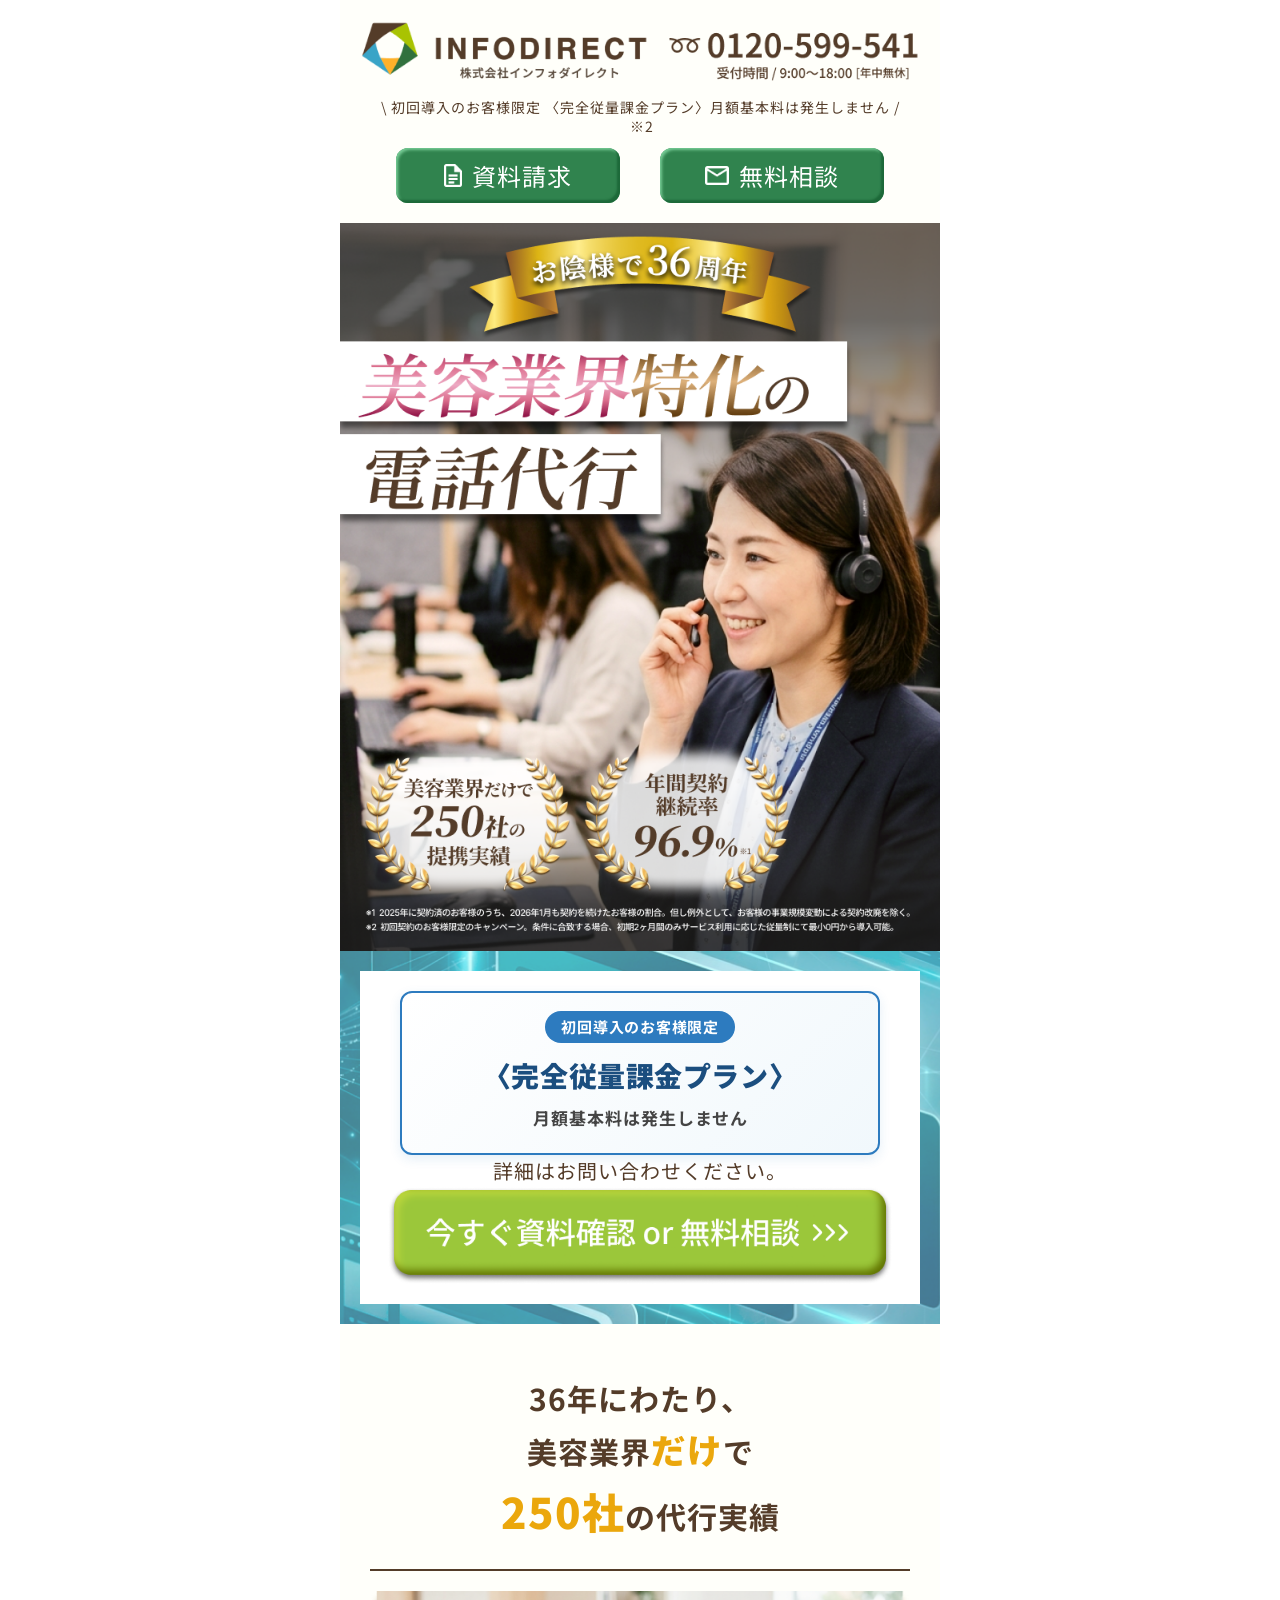
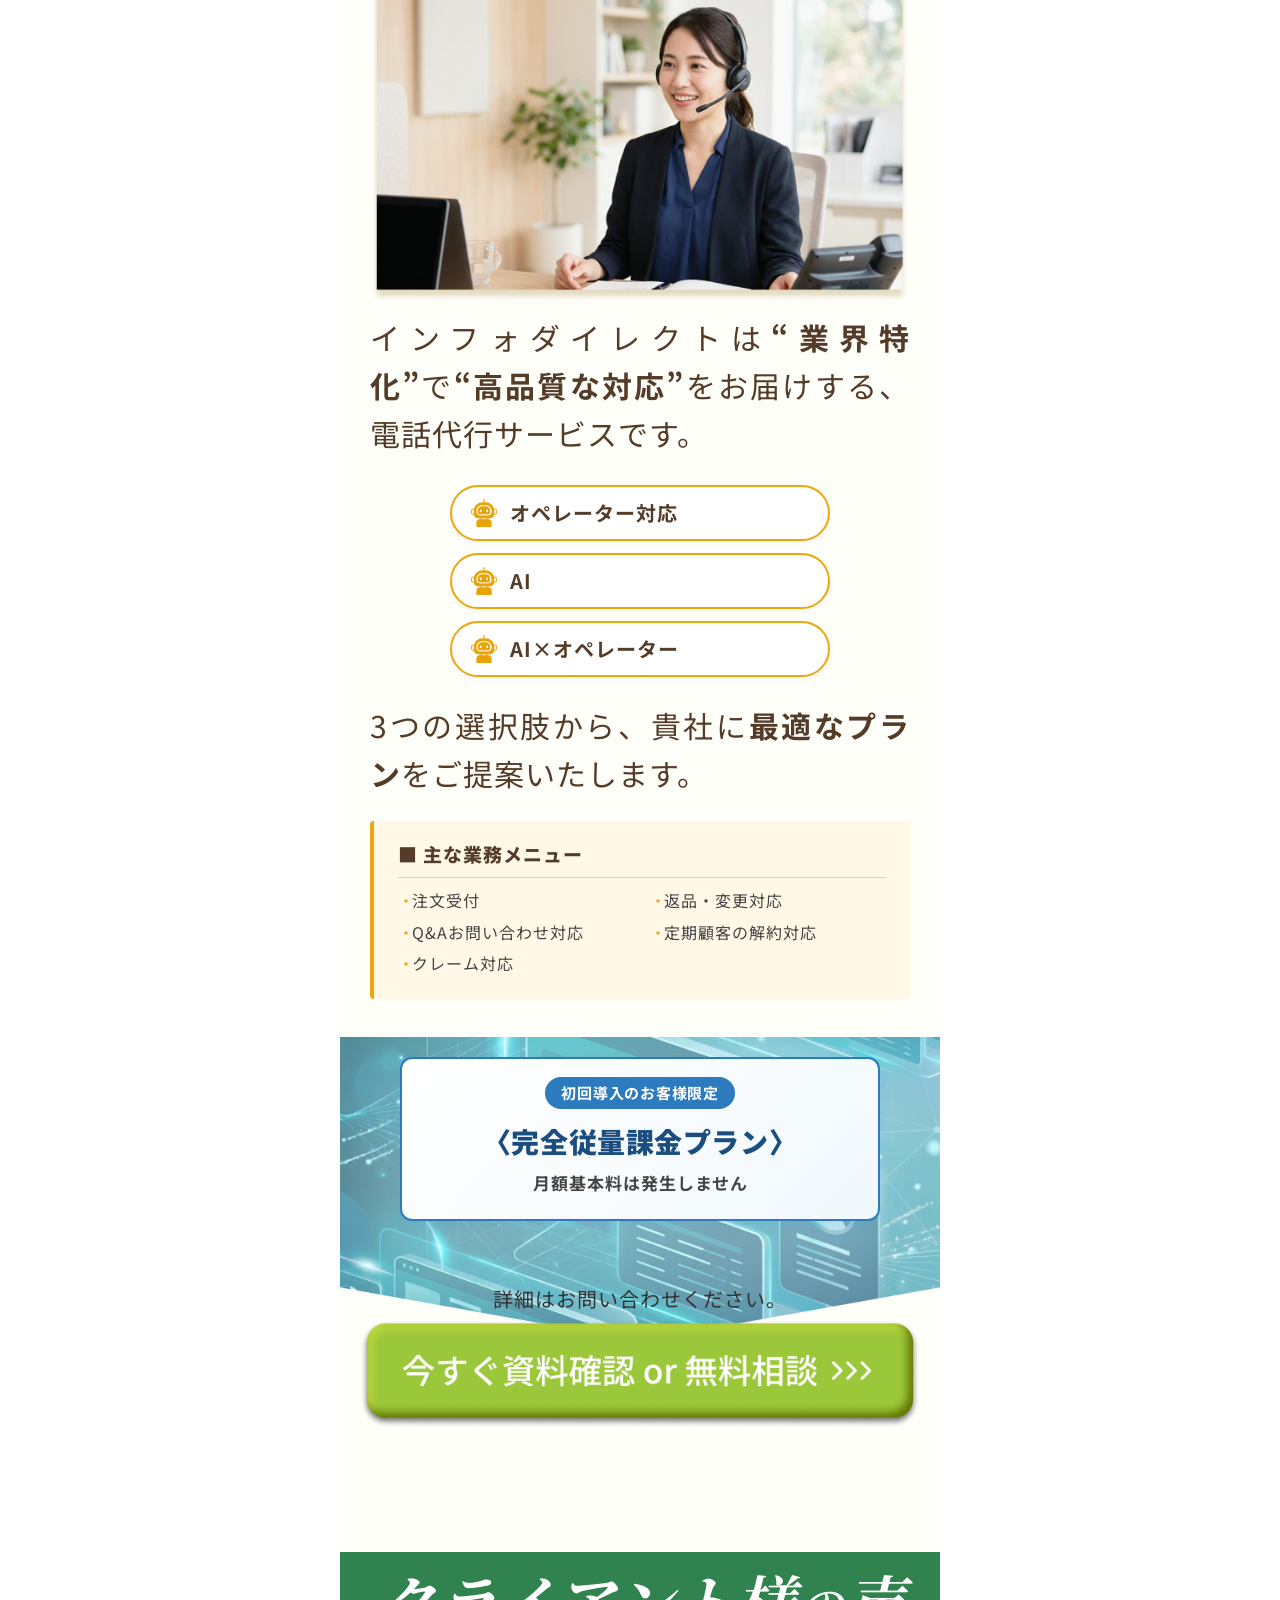
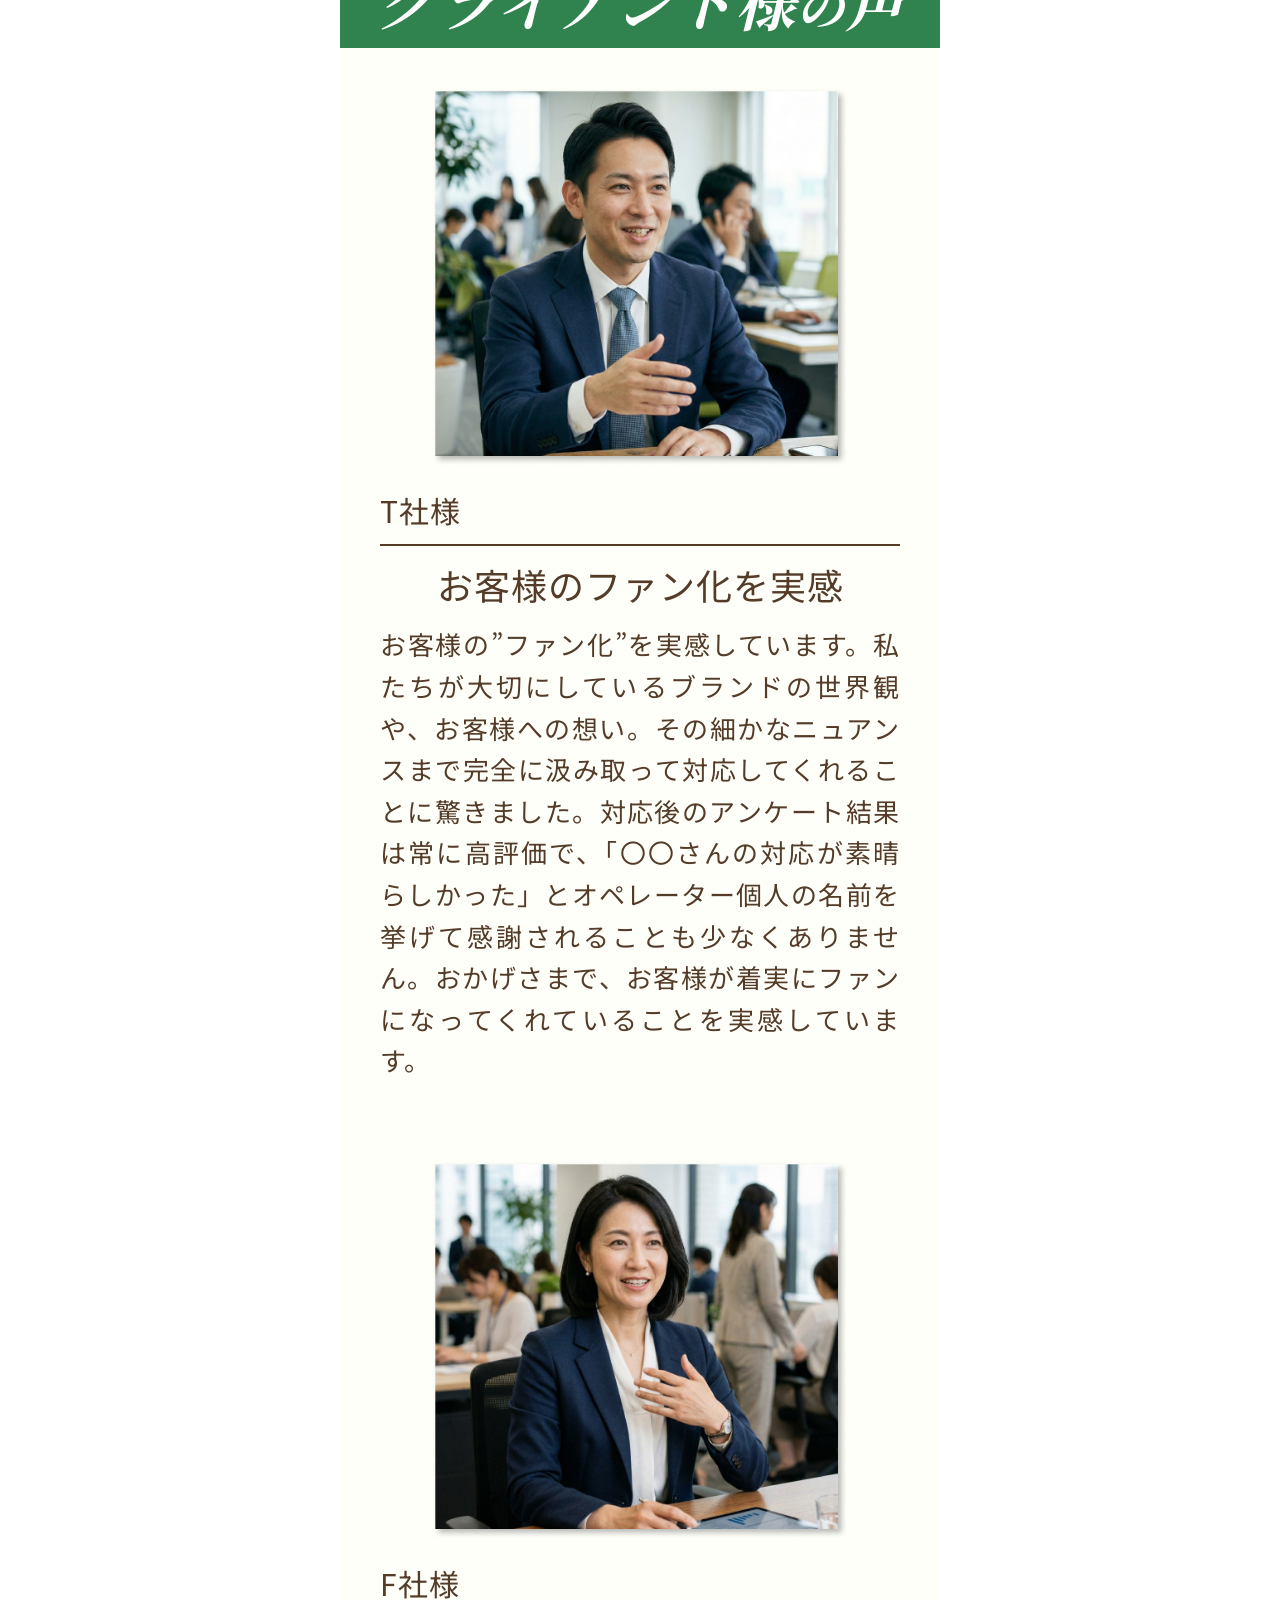
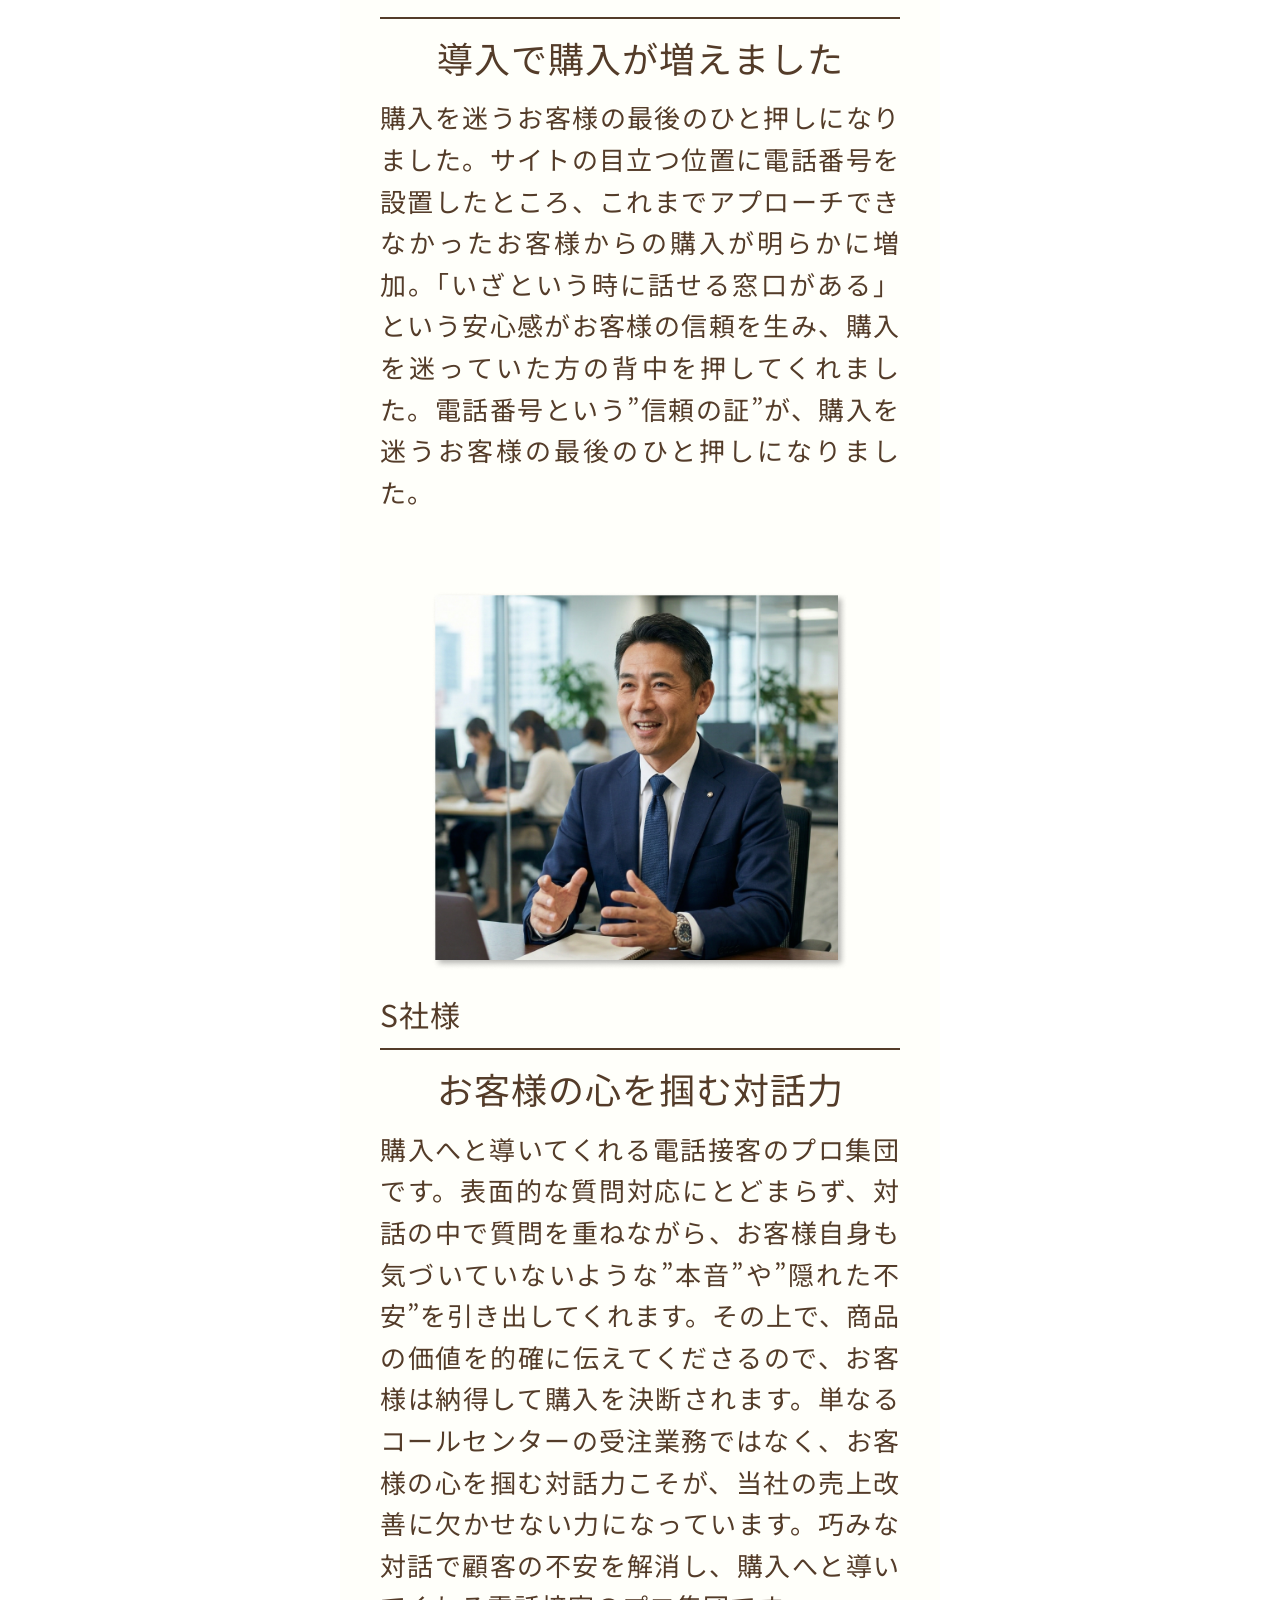
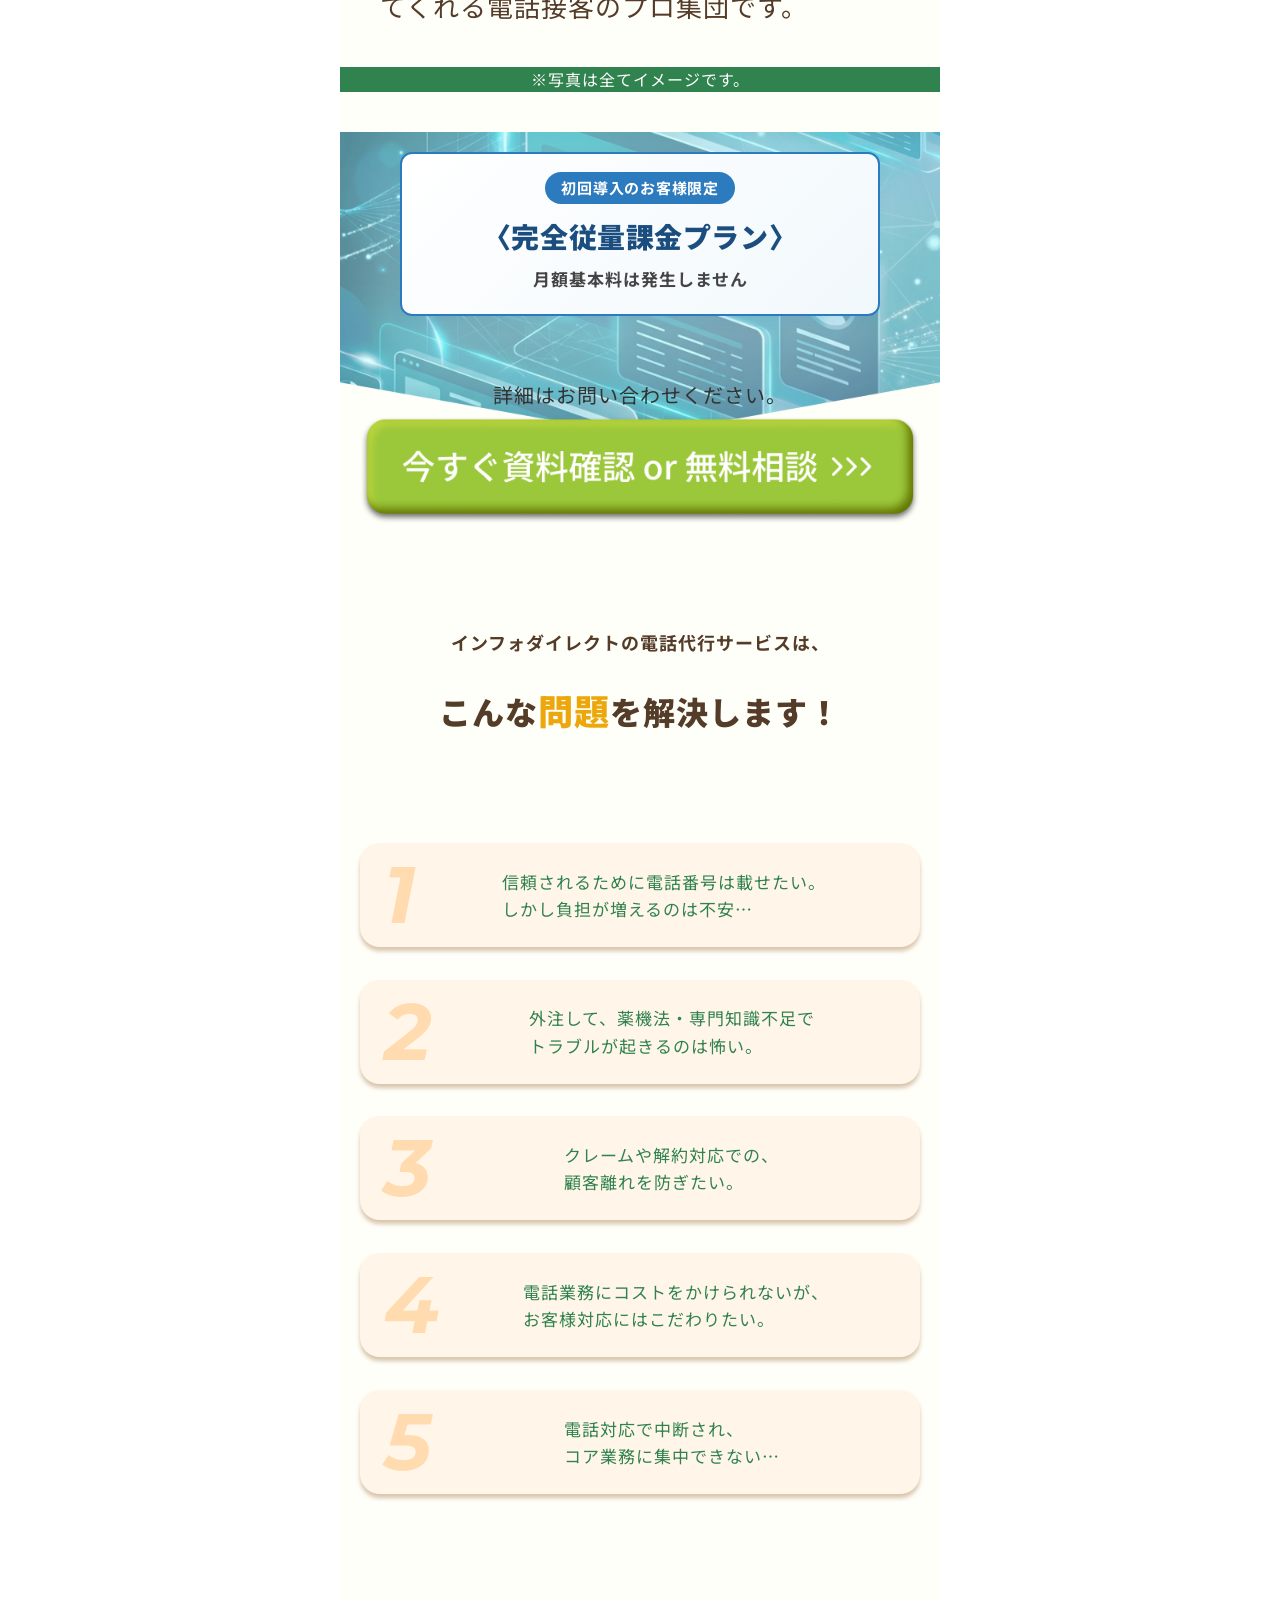
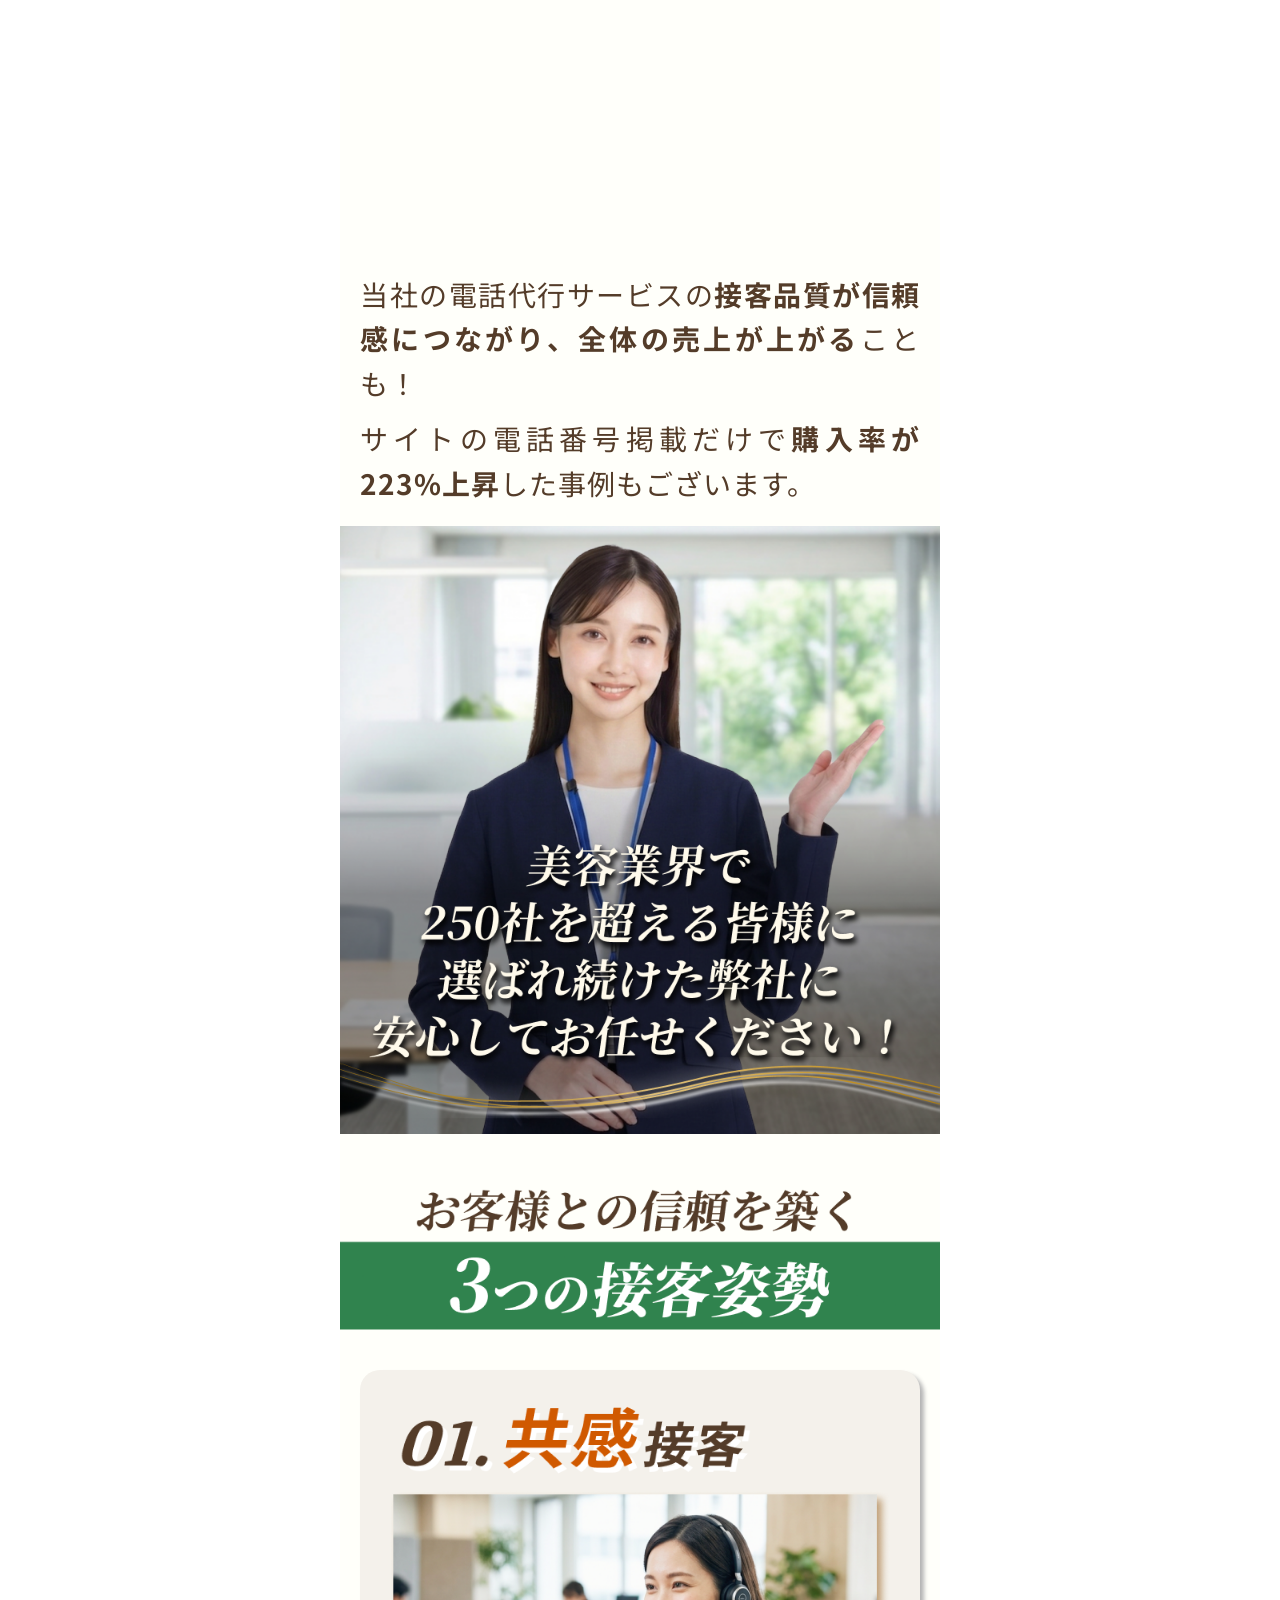
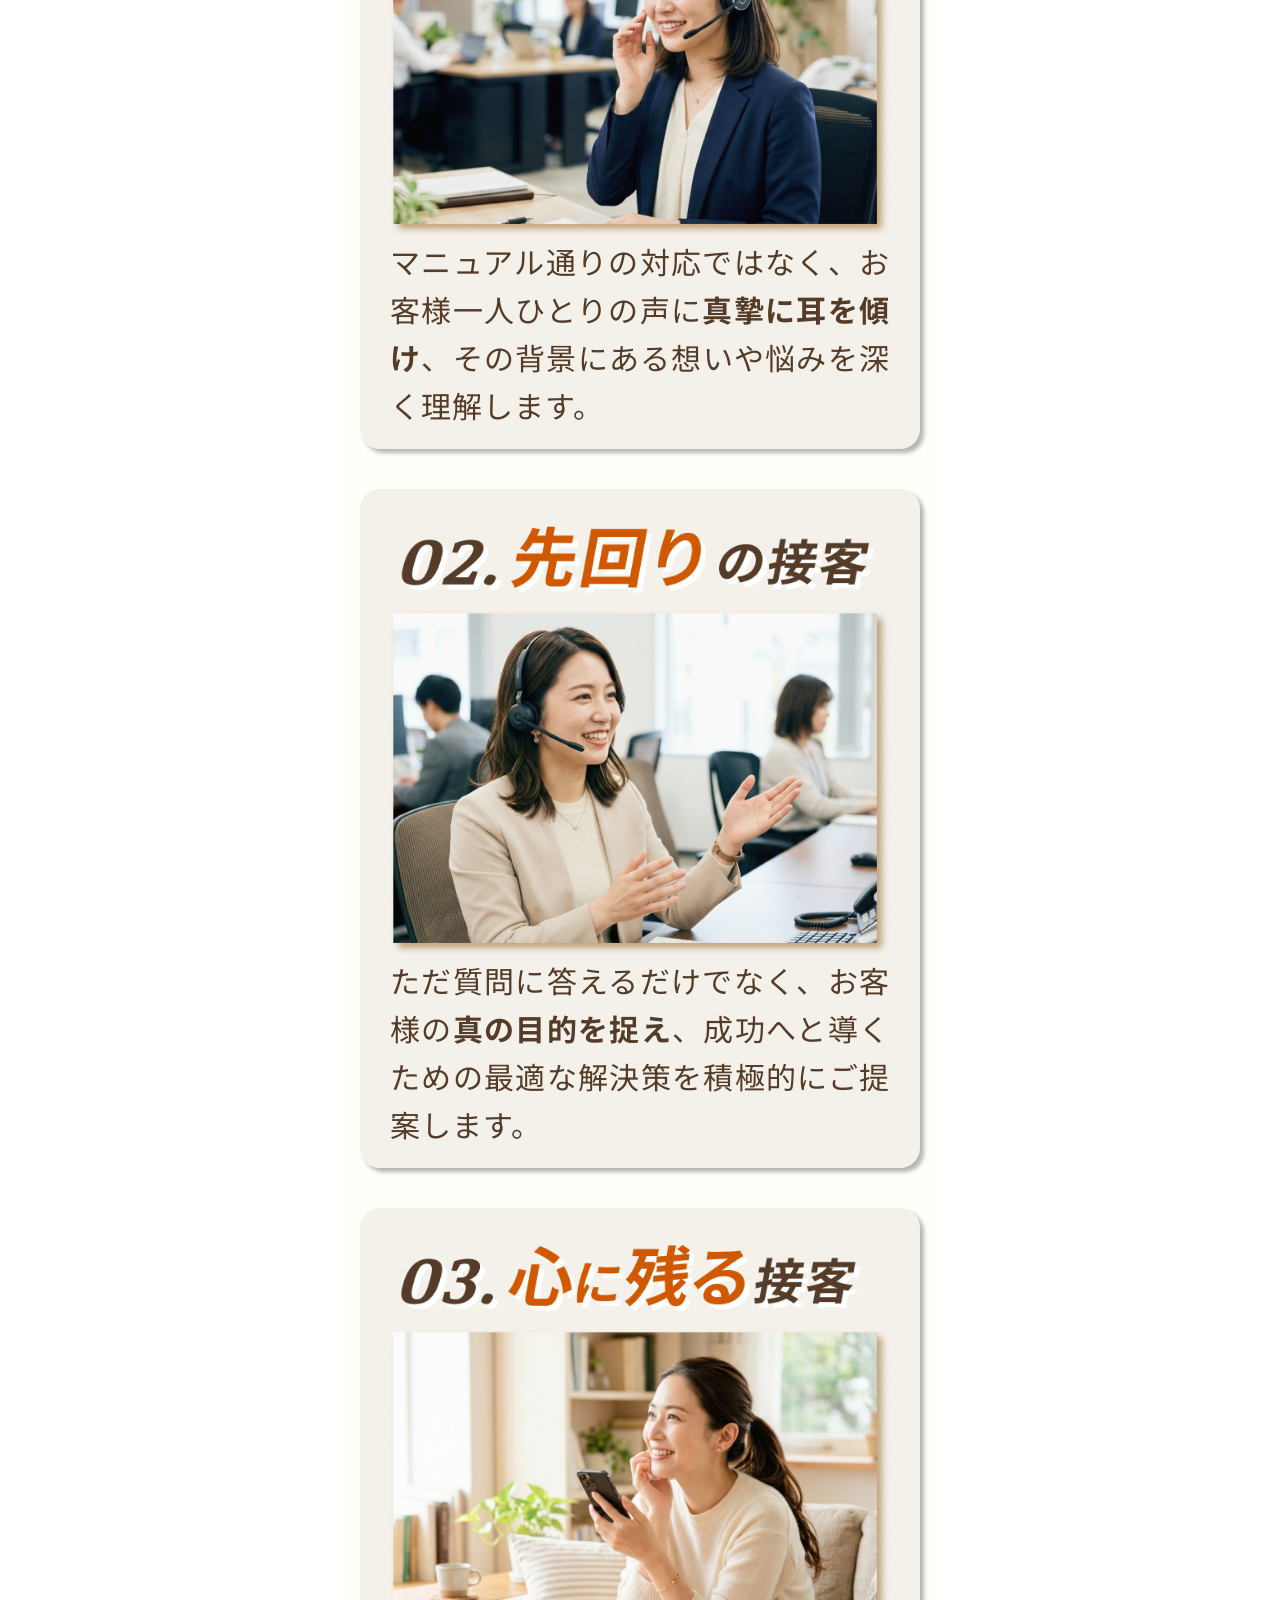
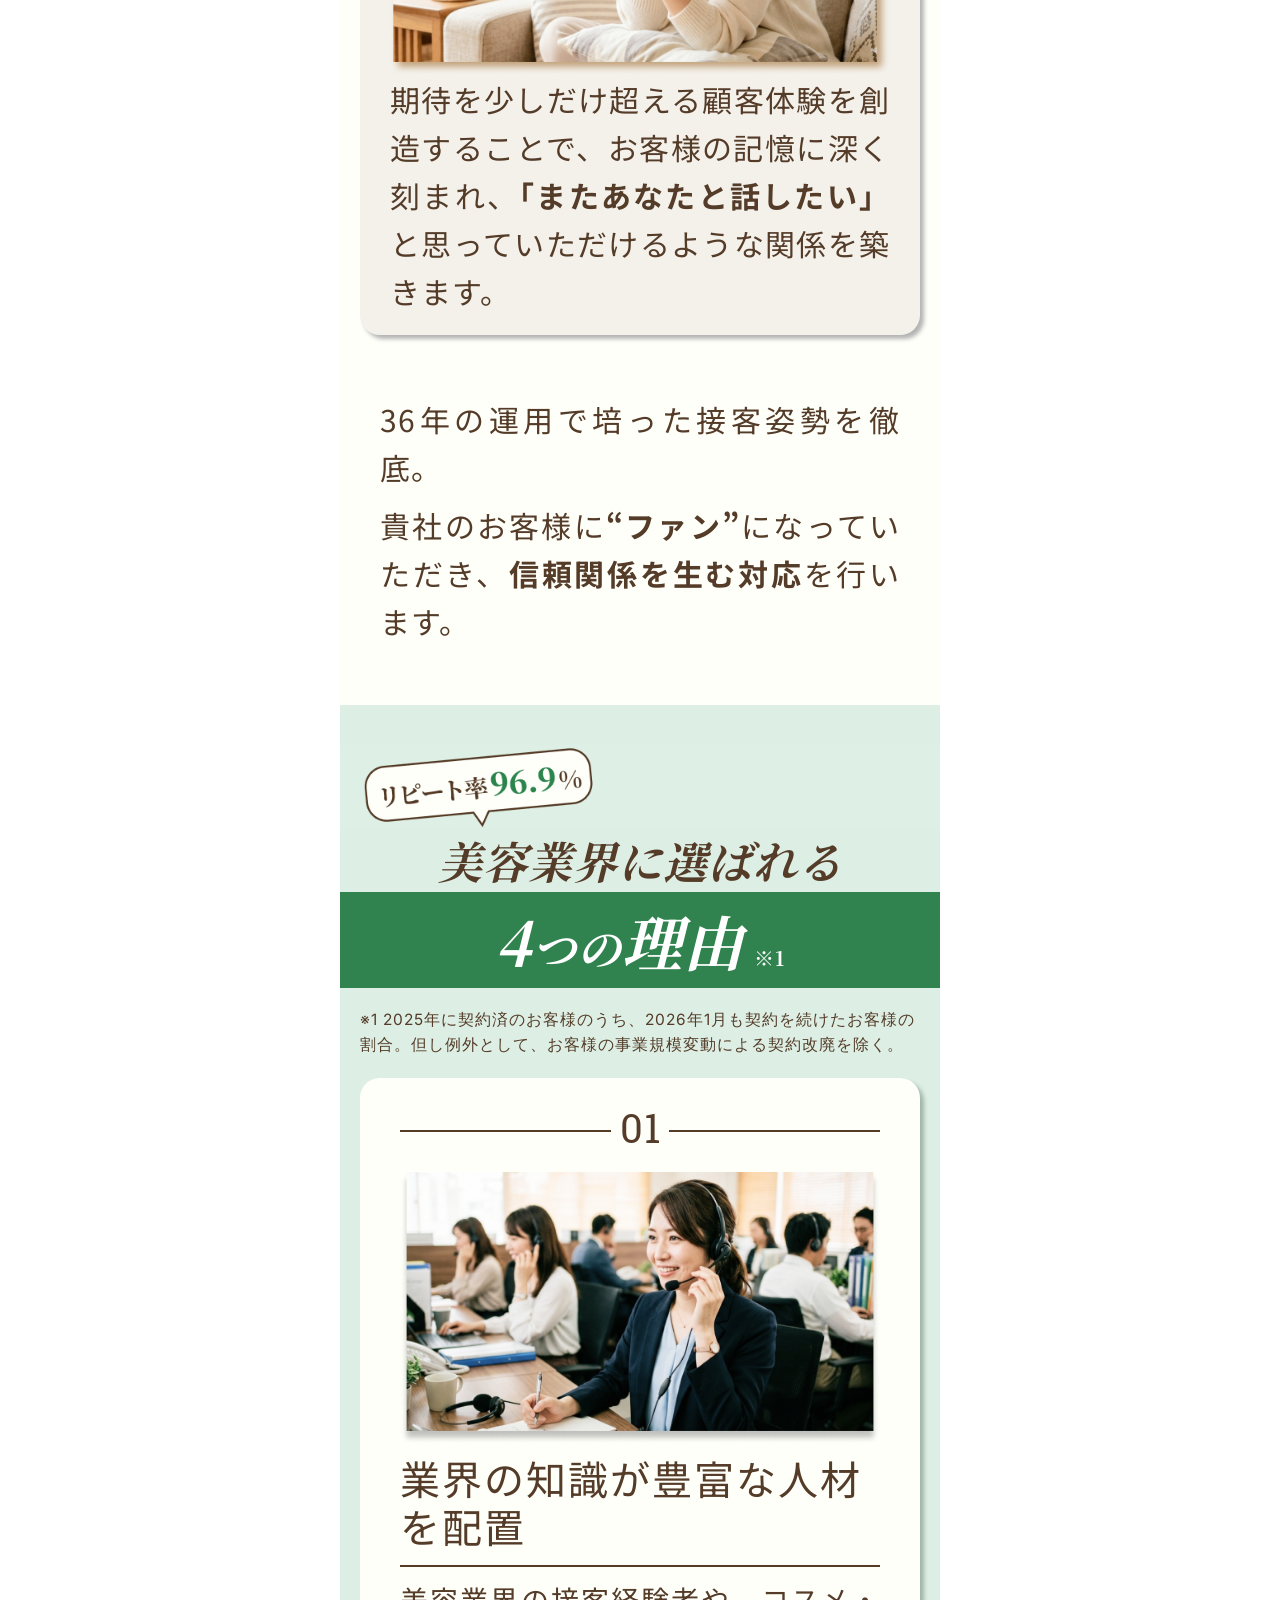
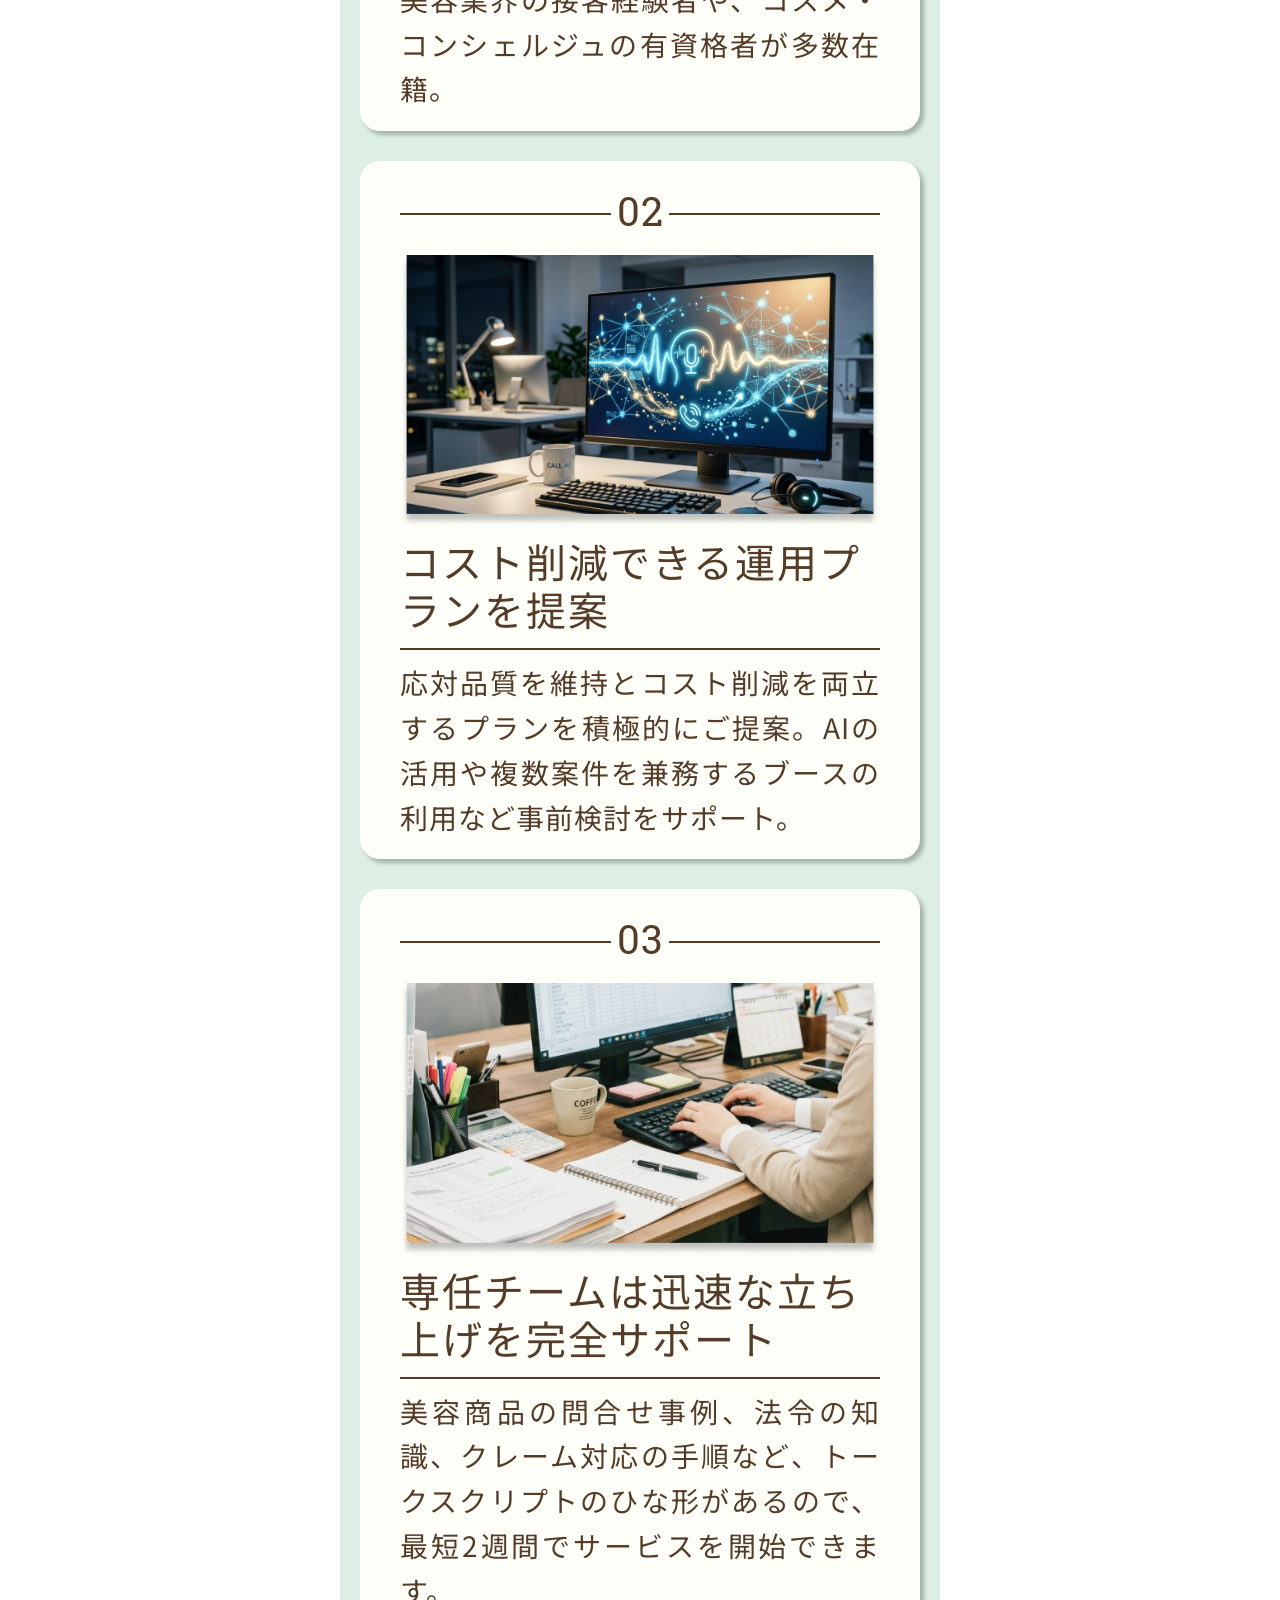
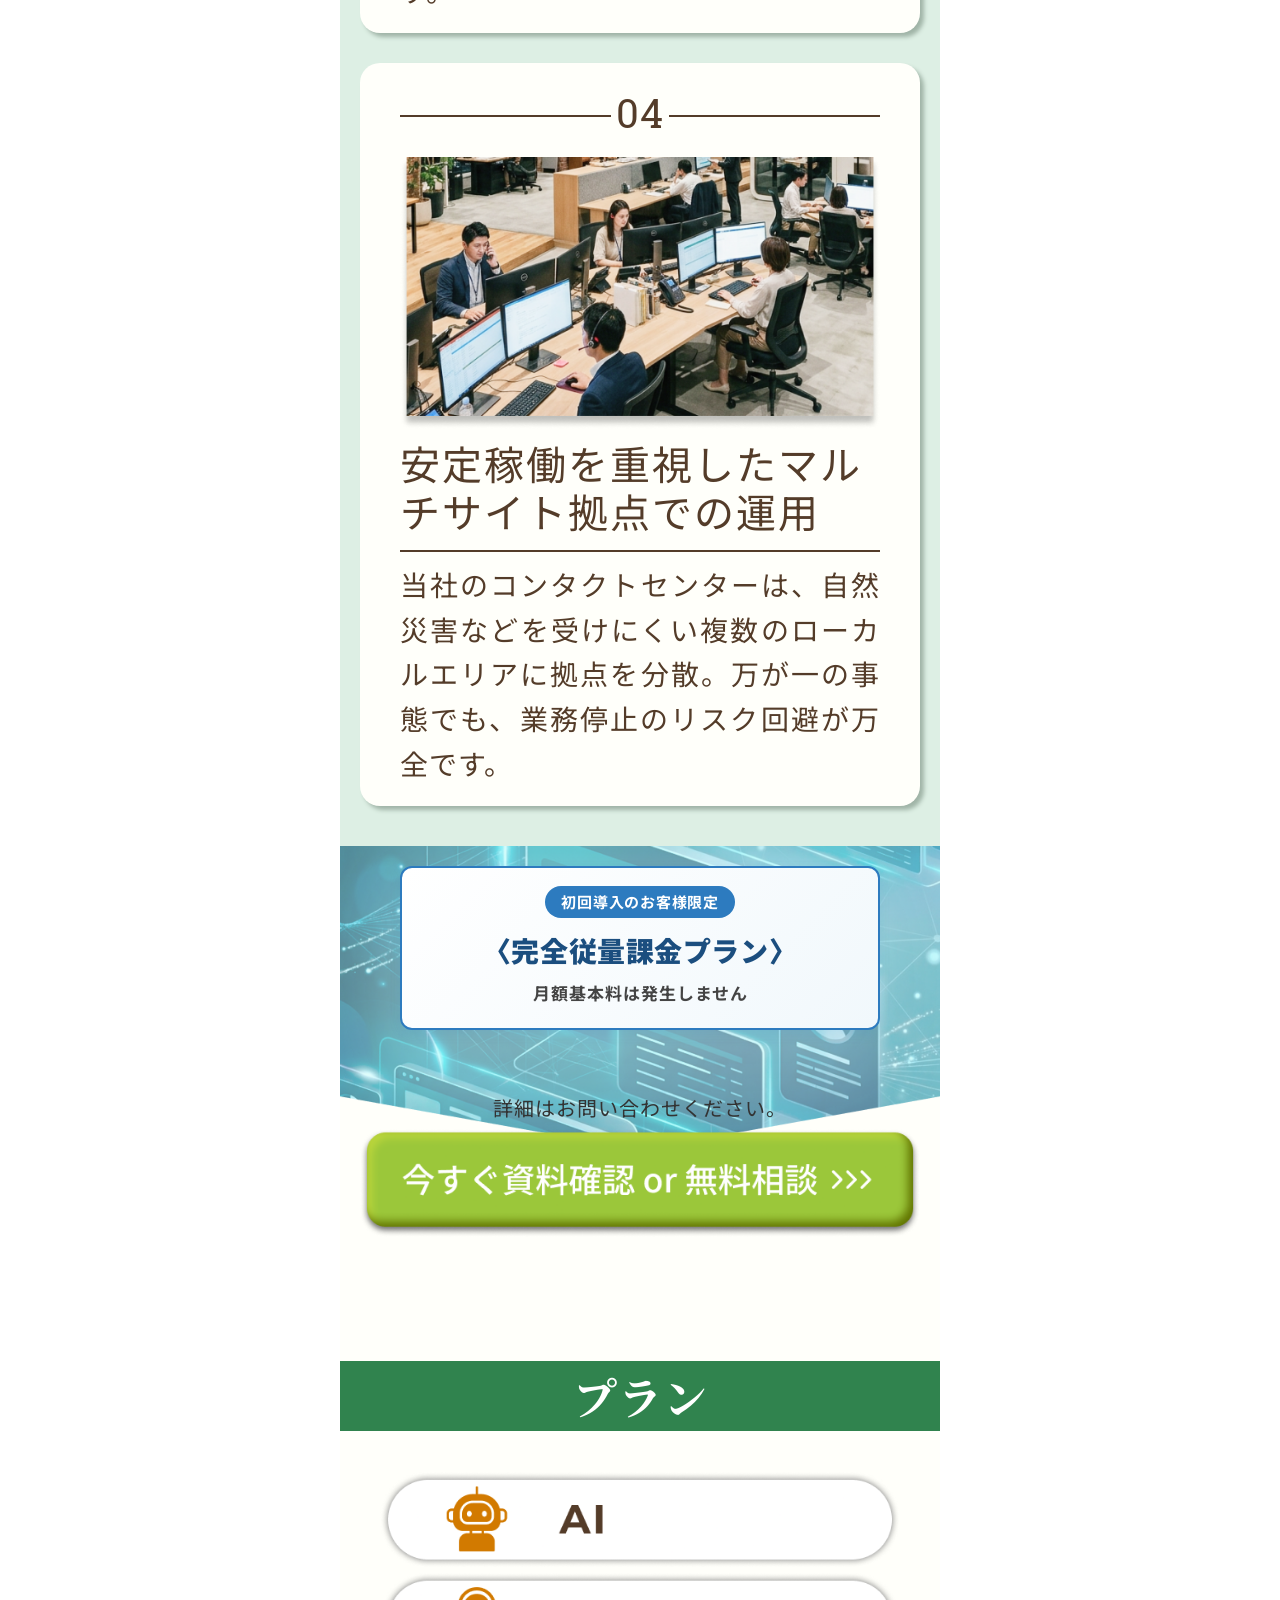
==== commit a2252210: "Fix: 画像パスを相対化 (/img/ → img/) + 背景画像追加 - index.html, contact_confirm.html, document_confirm.html の sr" ====
--- a/index.html
+++ b/index.html
@@ -17,11 +17,11 @@
 <body>
     <header class="hero">
         <div class="container">
-            <div class="logo"><img src="/img/logo.png" alt="株式会社インフォダイレクト"></div>
+            <div class="logo"><img src="img/logo.png" alt="株式会社インフォダイレクト"></div>
             <div class="campaign">\ 初回導入のお客様限定 〈完全従量課金プラン〉月額基本料は発生しません /<span>※2</span></div>
             <div class="cta-button">
-                <a class="btn_document" href="#document"><img src="/img/hero_icon_1.png" alt="資料請求">資料請求</a>
-                <a class="btn_contact" href="#contact"><img src="/img/hero_icon_2.png" alt="無料相談">無料相談</a>
+                <a class="btn_document" href="#document"><img src="img/hero_icon_1.png" alt="資料請求">資料請求</a>
+                <a class="btn_contact" href="#contact"><img src="img/hero_icon_2.png" alt="無料相談">無料相談</a>
             </div>
         </div>
     </header>
@@ -29,7 +29,7 @@
     <section class="fv">
         <div class="container">
             <div class="image">
-                <div class="image-item-1"><img src="/img/fv.png" alt="美容業界特化の電話代行"></div>
+                <div class="image-item-1"><img src="img/fv.png" alt="美容業界特化の電話代行"></div>
             </div>
         </div>
     </section>
@@ -43,7 +43,7 @@
                     <div class="campaign-sub">月額基本料は発生しません</div>
                 </div>
                 <div class="txt">詳細はお問い合わせください。</div>
-                <a class="btn" href="#document"><img src="/img/cta_1_btn.png" alt="今すぐ資料確認or無料相談"></a>
+                <a class="btn" href="#document"><img src="img/cta_1_btn.png" alt="今すぐ資料確認or無料相談"></a>
             </div>
         </div>
     </section>
@@ -55,7 +55,7 @@
                 <span class="ttl-line-2">美容業界<em>だけ</em>で</span>
                 <span class="ttl-line-3"><strong>250社</strong>の代行実績</span>
             </div>
-            <div class="image_1"><img src="/img/achieve_img.png" alt="イメージ画像"></div>
+            <div class="image_1"><img src="img/achieve_img.png" alt="イメージ画像"></div>
             <div class="txt_1">インフォダイレクトは<span>“業界特化”</span>で<span>“高品質な対応”</span>をお届けする、電話代行サービスです。</div>
             <ul class="service-list">
                 <li><span class="crown"></span><span class="label">オペレーター対応</span></li>
@@ -86,7 +86,7 @@
                 </div>
                 <div class="cta-button">
                     <div class="note">詳細はお問い合わせください。</div>
-                    <a href="#contact"><img src="/img/cta_2_btn.png" alt="今すぐ資料確認or無料相談"></a>
+                    <a href="#contact"><img src="img/cta_2_btn.png" alt="今すぐ資料確認or無料相談"></a>
                 </div>
             </div>
         </div>
@@ -97,7 +97,7 @@
             <div class="ttl">クライアント様<span>の</span>声</div>
             <div class="content">
                 <div class="voice_0 voice_1">
-                    <div class="image"><img src="/img/voice_img_1.png" alt="クライアントの声_1"></div>
+                    <div class="image"><img src="img/voice_img_1.png" alt="クライアントの声_1"></div>
                     <div class="comment">
                         <div class="name">T社様</div>
                         <div class="heading">お客様のファン化を実感</div>
@@ -107,7 +107,7 @@
                     </div>
                 </div>
                 <div class="voice_0 voice_2">
-                    <div class="image"><img src="/img/voice_img_2.png" alt="クライアントの声_2"></div>
+                    <div class="image"><img src="img/voice_img_2.png" alt="クライアントの声_2"></div>
                     <div class="comment">
                         <div class="name">F社様</div>
                         <div class="heading">導入で購入が増えました</div>
@@ -117,7 +117,7 @@
                     </div>
                 </div>
                 <div class="voice_0 voice_3">
-                    <div class="image"><img src="/img/voice_img_3.png" alt="クライアントの声_3"></div>
+                    <div class="image"><img src="img/voice_img_3.png" alt="クライアントの声_3"></div>
                     <div class="comment">
                         <div class="name">S社様</div>
                         <div class="heading">お客様の心を掴む対話力</div>
@@ -141,7 +141,7 @@
                 </div>
                 <div class="cta-button">
                     <div class="note">詳細はお問い合わせください。</div>
-                    <a href="#contact"><img src="/img/cta_2_btn.png" alt="今すぐ資料確認or無料相談"></a>
+                    <a href="#contact"><img src="img/cta_2_btn.png" alt="今すぐ資料確認or無料相談"></a>
                 </div>
             </div>
         </div>
@@ -199,7 +199,7 @@
                 </div>
             </div>
             <div class="image_2">
-                <img src="/img/solution_img_2.png" alt="美容業界で250社を超える皆様に選ばれ続けた当社に安心してお任せください！">
+                <img src="img/solution_img_2.png" alt="美容業界で250社を超える皆様に選ばれ続けた当社に安心してお任せください！">
             </div>
         </div>
     </section>
@@ -207,16 +207,16 @@
     <section class="posture">
         <div class="container">
             <div class="ttl">
-                <img src="/img/posture_ttl.png" alt="お客様との信頼を築く 3つの接客姿勢">
+                <img src="img/posture_ttl.png" alt="お客様との信頼を築く 3つの接客姿勢">
             </div>
             <div class="content">
                 <div class="item">
                     <div class="item-ttl">
-                        <img src="/img/posture_ttl_1.png" alt="共感接客">
+                        <img src="img/posture_ttl_1.png" alt="共感接客">
                     </div>
                     <div class="item-inner">
                         <div class="image">
-                            <img src="/img/posture_img_1.png" alt="共感接客イメージ">
+                            <img src="img/posture_img_1.png" alt="共感接客イメージ">
                         </div>
                         <div class="txt">
                             マニュアル通りの対応ではなく、お客様一人ひとりの声に<span>真摯に耳を傾け</span>、その背景にある想いや悩みを深く理解します。
@@ -225,11 +225,11 @@
                 </div>
                 <div class="item">
                     <div class="item-ttl">
-                        <img src="/img/posture_ttl_2.png" alt="積極的な接客">
+                        <img src="img/posture_ttl_2.png" alt="積極的な接客">
                     </div>
                     <div class="item-inner">
                         <div class="image">
-                            <img src="/img/posture_img_2.png" alt="積極的な接客イメージ">
+                            <img src="img/posture_img_2.png" alt="積極的な接客イメージ">
                         </div>
                         <div class="txt">
                             ただ質問に答えるだけでなく、お客様の<span>真の目的を捉え</span>、成功へと導くための最適な解決策を積極的にご提案します。
@@ -238,11 +238,11 @@
                 </div>
                 <div class="item">
                     <div class="item-ttl">
-                        <img src="/img/posture_ttl_3.png" alt="心に残る接客">
+                        <img src="img/posture_ttl_3.png" alt="心に残る接客">
                     </div>
                     <div class="item-inner">
                         <div class="image">
-                            <img src="/img/posture_img_3.png" alt="心に残る接客イメージ">
+                            <img src="img/posture_img_3.png" alt="心に残る接客イメージ">
                         </div>
                         <div class="txt">
                             期待を少しだけ超える顧客体験を創造することで、お客様の記憶に深く刻まれ、<span>「またあなたと話したい」</span>と思っていただけるような関係を築きます。
@@ -264,7 +264,7 @@
     <section class="repeat">
         <div class="container">
             <div class="ttl">
-                <div class="image"><img src="/img/repert_ratio.png" alt="リピート率96.9%"></div>
+                <div class="image"><img src="img/repert_ratio.png" alt="リピート率96.9%"></div>
                 <div class="ttl_1">美容業界に選ばれる</div>
                 <div class="ttl_2"><span>4</span>つの<span>理由</span><span class="mark">※1</span></div>
             </div>
@@ -273,7 +273,7 @@
                 <div class="item">
                     <div class="num">01</div>
                     <div class="image">
-                        <img src="/img/repeat_img_1.png" alt="業界の知識が豊富な人材を配置">
+                        <img src="img/repeat_img_1.png" alt="業界の知識が豊富な人材を配置">
                     </div>
                     <div class="ttl">業界の知識が豊富な人材を配置</div>
                     <div class="txt">
@@ -283,7 +283,7 @@
                 <div class="item">
                     <div class="num">02</div>
                     <div class="image">
-                        <img src="/img/repeat_img_2.png" alt="コスト削減できる運用プランを提案">
+                        <img src="img/repeat_img_2.png" alt="コスト削減できる運用プランを提案">
                     </div>
                     <div class="ttl">コスト削減できる運用プランを提案</div>
                     <div class="txt">
@@ -292,7 +292,7 @@
                 <div class="item">
                     <div class="num">03</div>
                     <div class="image">
-                        <img src="/img/repeat_img_3.png" alt="専任チームは迅速な立ち上げを完全サポート">
+                        <img src="img/repeat_img_3.png" alt="専任チームは迅速な立ち上げを完全サポート">
                     </div>
                     <div class="ttl">専任チームは迅速な立ち上げを完全サポート</div>
                     <div class="txt">
@@ -302,7 +302,7 @@
                 <div class="item">
                     <div class="num">04</div>
                     <div class="image">
-                        <img src="/img/repeat_img_4.png" alt="安定稼働を重視したマルチサイト拠点での運用">
+                        <img src="img/repeat_img_4.png" alt="安定稼働を重視したマルチサイト拠点での運用">
                     </div>
                     <div class="ttl">安定稼働を重視したマルチサイト拠点での運用</div>
                     <div class="txt">
@@ -323,7 +323,7 @@
                 </div>
                 <div class="cta-button">
                     <div class="note">詳細はお問い合わせください。</div>
-                    <a href="#contact"><img src="/img/cta_2_btn.png" alt="今すぐ資料確認or無料相談"></a>
+                    <a href="#contact"><img src="img/cta_2_btn.png" alt="今すぐ資料確認or無料相談"></a>
                 </div>
             </div>
         </div>
@@ -336,7 +336,7 @@
             </div>
 
             <div class="image">
-                <img src="/img/plan_img.png" alt="プラン">
+                <img src="img/plan_img.png" alt="プラン">
             </div>
 
             <div class="txt">
@@ -346,13 +346,13 @@
             <div class="content">
                 <div class="item">
                     <div class="icon">
-                        <img src="/img/plan_icon_1.png" alt="AIを活用した自動化サービス">
+                        <img src="img/plan_icon_1.png" alt="AIを活用した自動化サービス">
                     </div>
                     <div class="item-ttl"><span class="stand">AI</span>を活用した<br>自動化サービス<br></div>
                 </div>
                 <div class="item-txt">
                     <div class="merit">
-                        <div class="image"><img src="/img/plan_example.png" alt="AI運用事例"></div>
+                        <div class="image"><img src="img/plan_example.png" alt="AI運用事例"></div>
                     </div>
                 </div>
                 <div class="note">
@@ -374,7 +374,7 @@
                 </div>
                 <div class="cta-button">
                     <div class="note">詳細はお問い合わせください。</div>
-                    <a href="#contact"><img src="/img/cta_2_btn.png" alt="今すぐ資料確認or無料相談"></a>
+                    <a href="#contact"><img src="img/cta_2_btn.png" alt="今すぐ資料確認or無料相談"></a>
                 </div>
             </div>
         </div>
@@ -528,7 +528,7 @@
     <footer>
         <div class="container">
             <div class="inner">
-                <div class="image"><img src="/img/footer_logo.png" alt="株式会社インフォダイレクト"></div>
+                <div class="image"><img src="img/footer_logo.png" alt="株式会社インフォダイレクト"></div>
                 <div class="address">
                     〒160-0023<br>
                     東京都新宿区西新宿7-20-11 西新宿AIビル2F
--- a/style.css
+++ b/style.css
@@ -137,7 +137,7 @@
 }
 
 .campaign-1 .container {
-  background-image: url(/img/cta_1_bg.png);
+  background-image: url(img/cta_1_bg.png);
   background-position: center center;
   background-size: cover;
   display: flex;
@@ -175,7 +175,7 @@
   flex-direction: column;
   justify-content: space-between;
   gap: 10px;
-  background: url(/img/cta_2_bg.png), linear-gradient(180deg, #FFFFFA 0%, #FFFFFA 100%);
+  background: url(img/cta_2_bg.png), linear-gradient(180deg, #FFFFFA 0%, #FFFFFA 100%);
   background-position: center top;
   background-size: contain;
   background-repeat: no-repeat;
@@ -279,7 +279,7 @@
   flex-direction: column;
   gap: 3.5%;
   aspect-ratio: 375/680.5;
-  background: url("/img/solution_bg.png");
+  background: url("img/solution_bg.png");
   background-position: center center;
   background-size: contain;
   background-repeat: no-repeat;
@@ -1108,7 +1108,7 @@
   display: inline-block;
   width: 28px;
   height: 28px;
-  background: url("/img/plan_icon_1.png") no-repeat center / contain;
+  background: url("img/plan_icon_1.png") no-repeat center / contain;
   margin-right: 12px;
   flex-shrink: 0;
 }
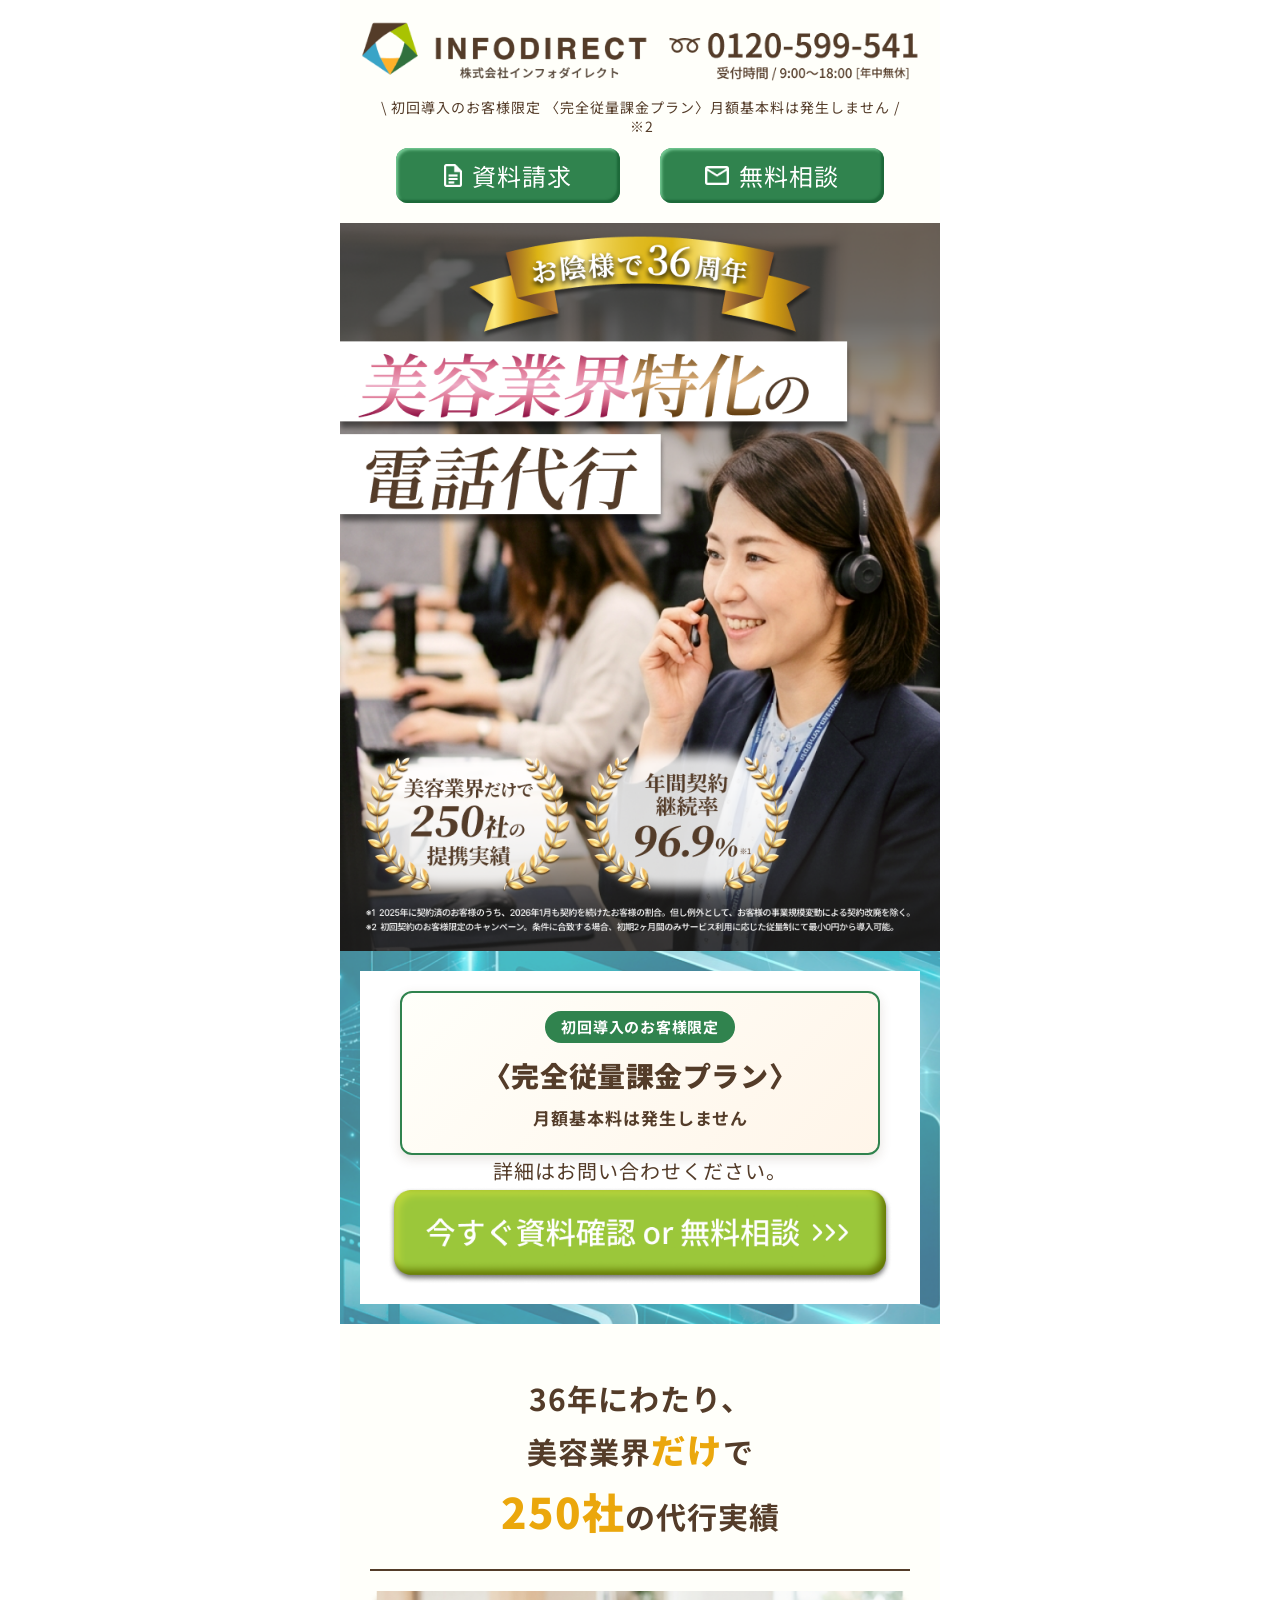
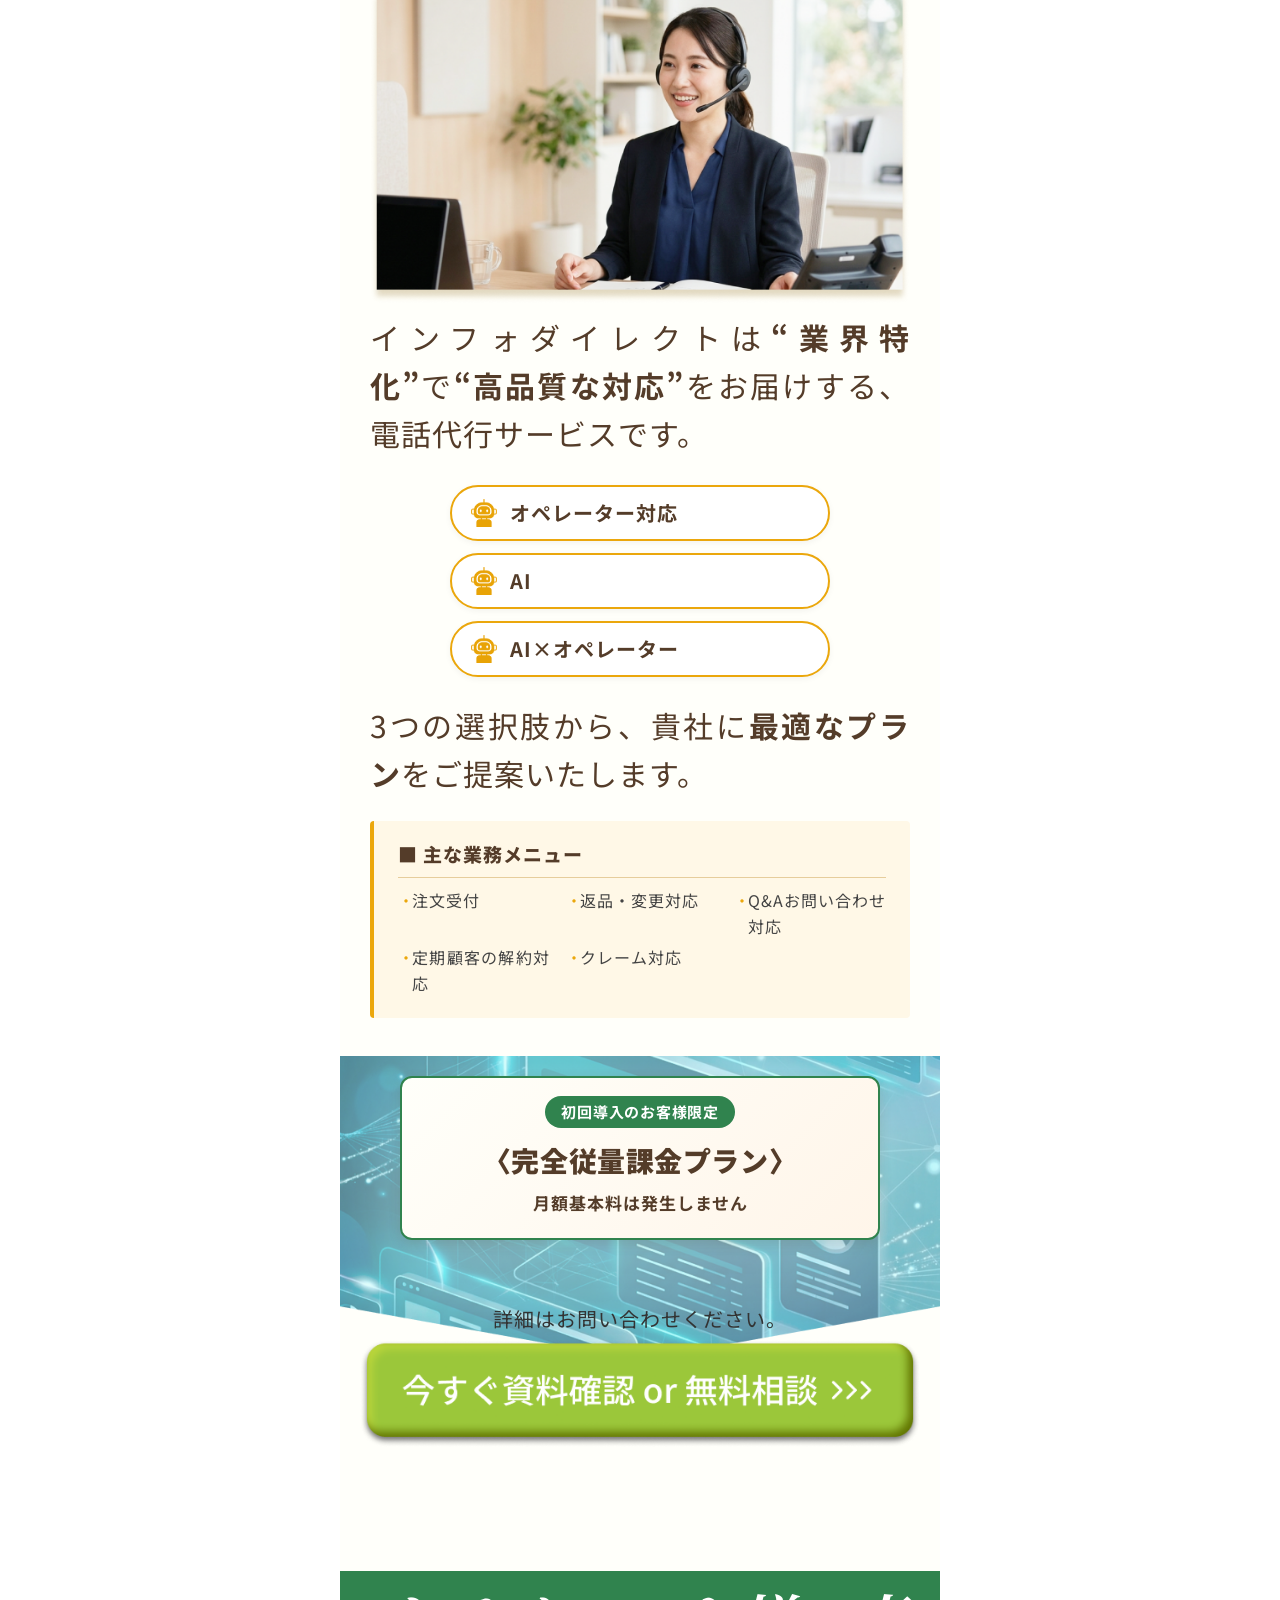
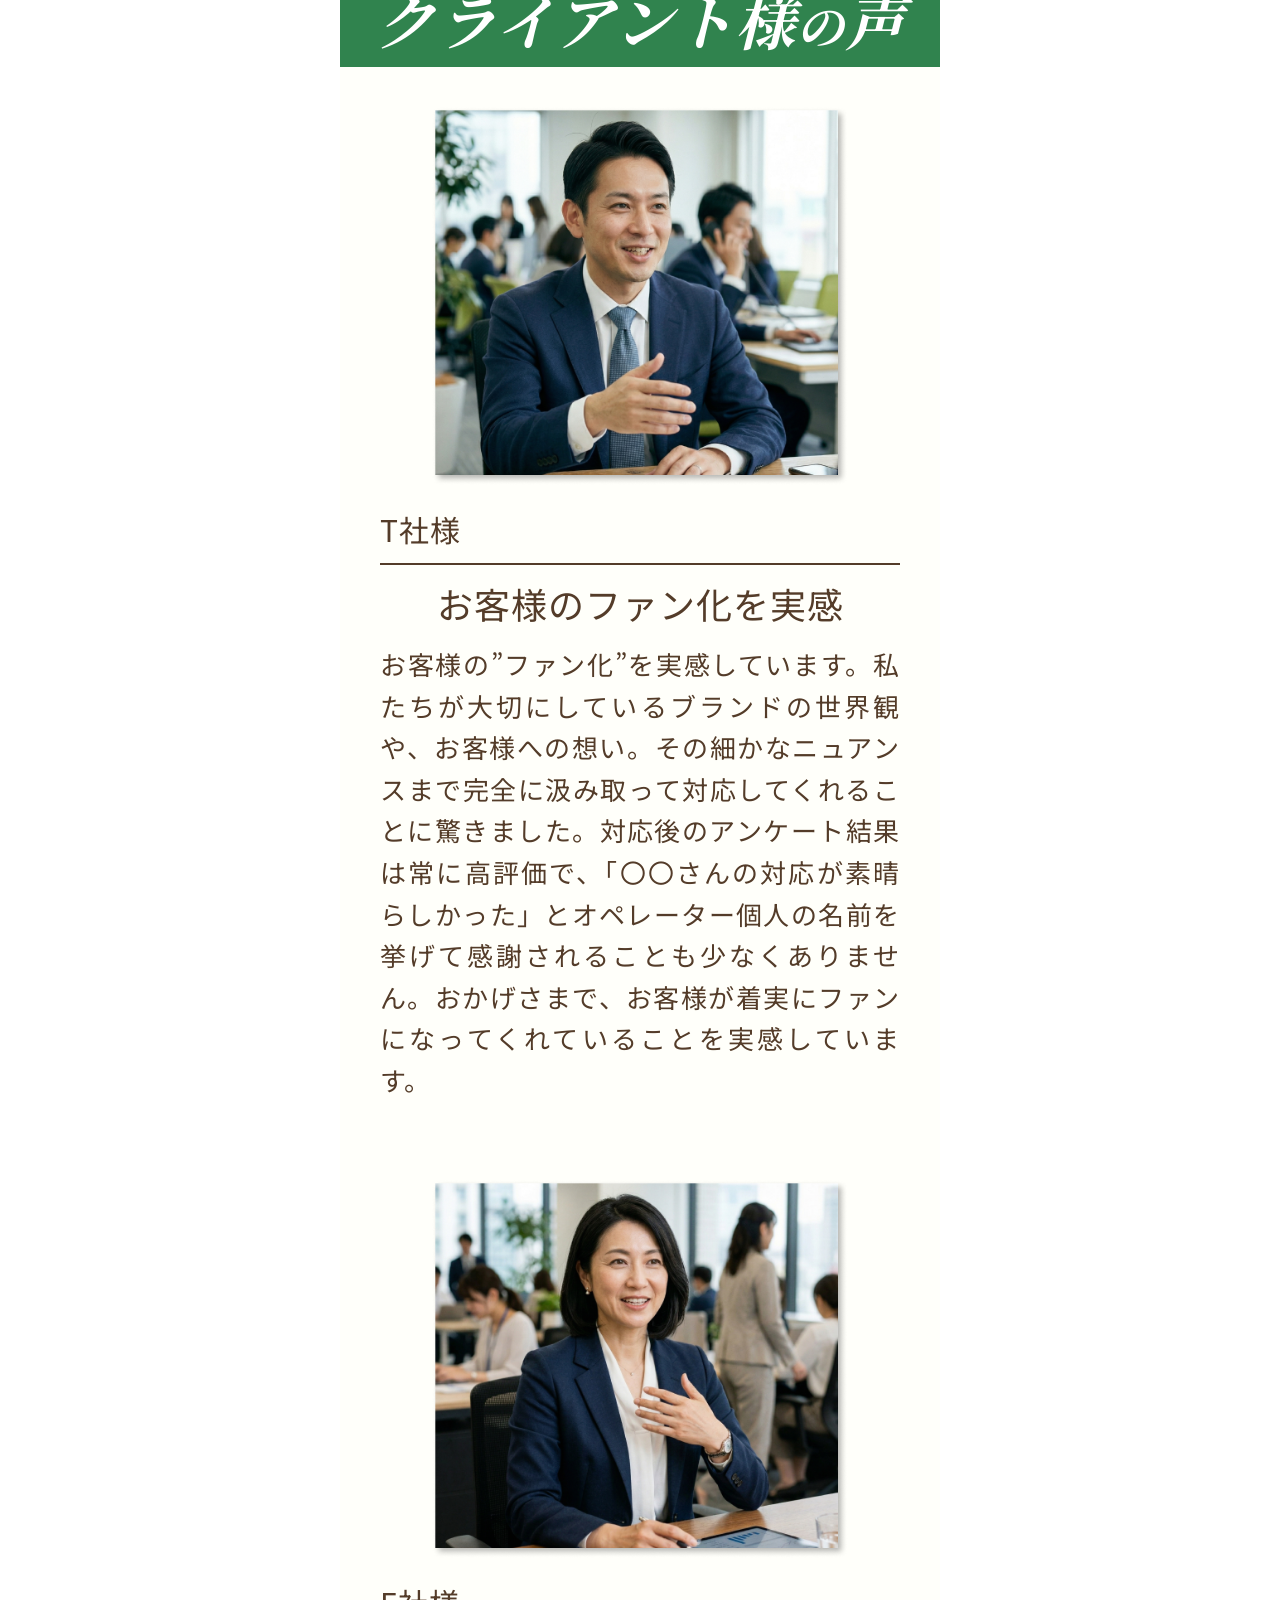
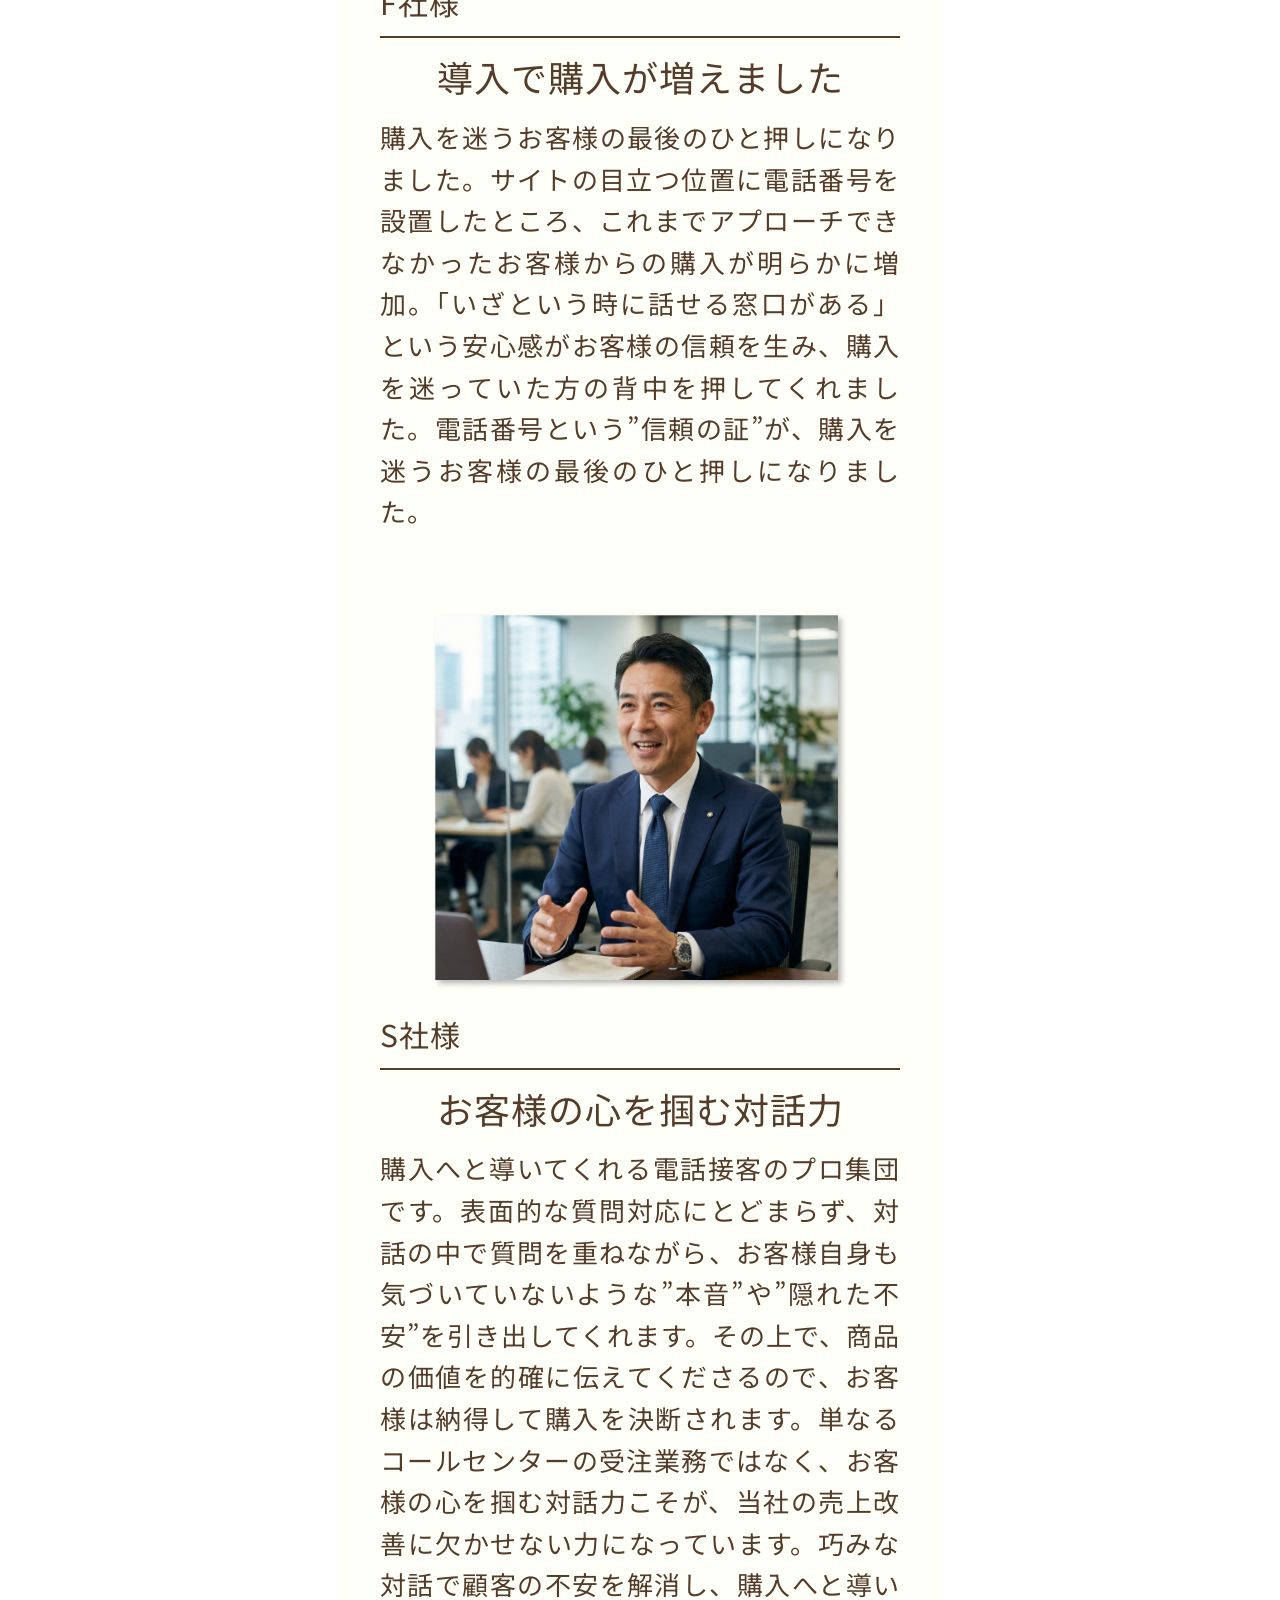
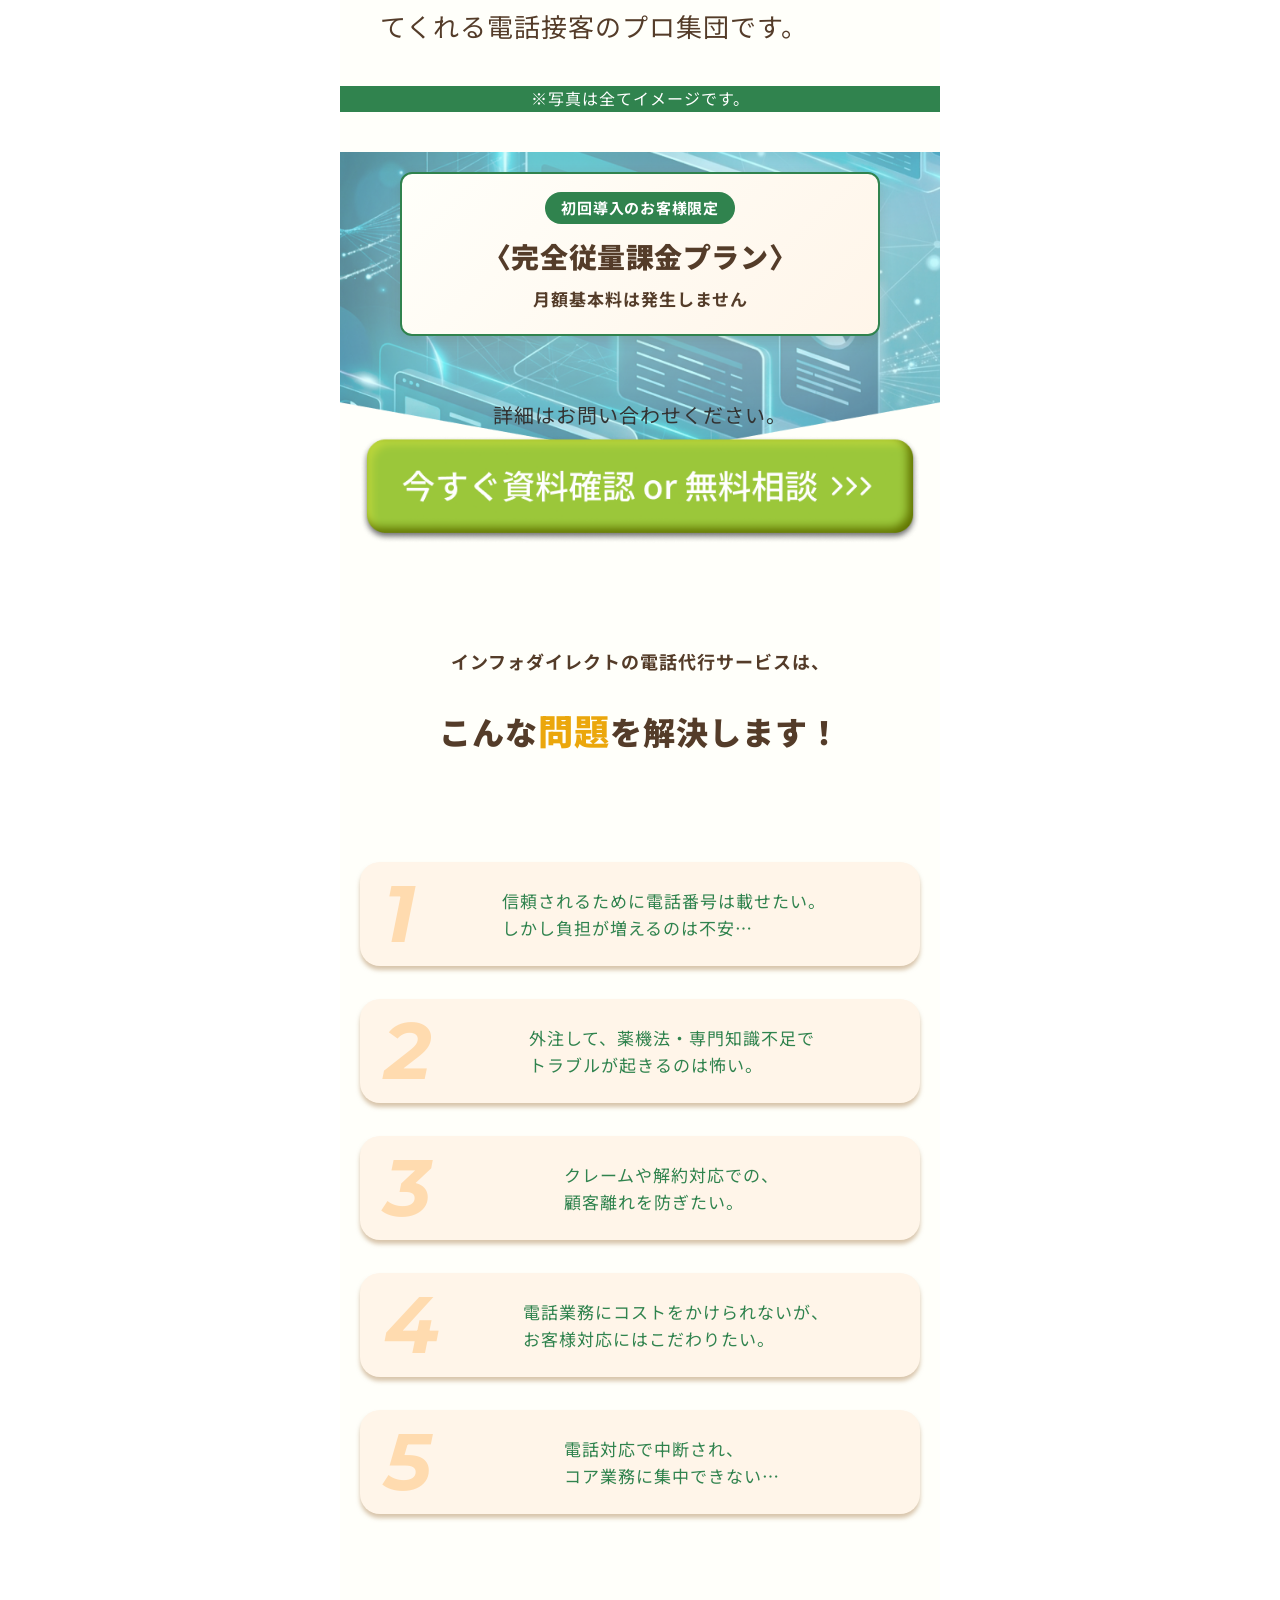
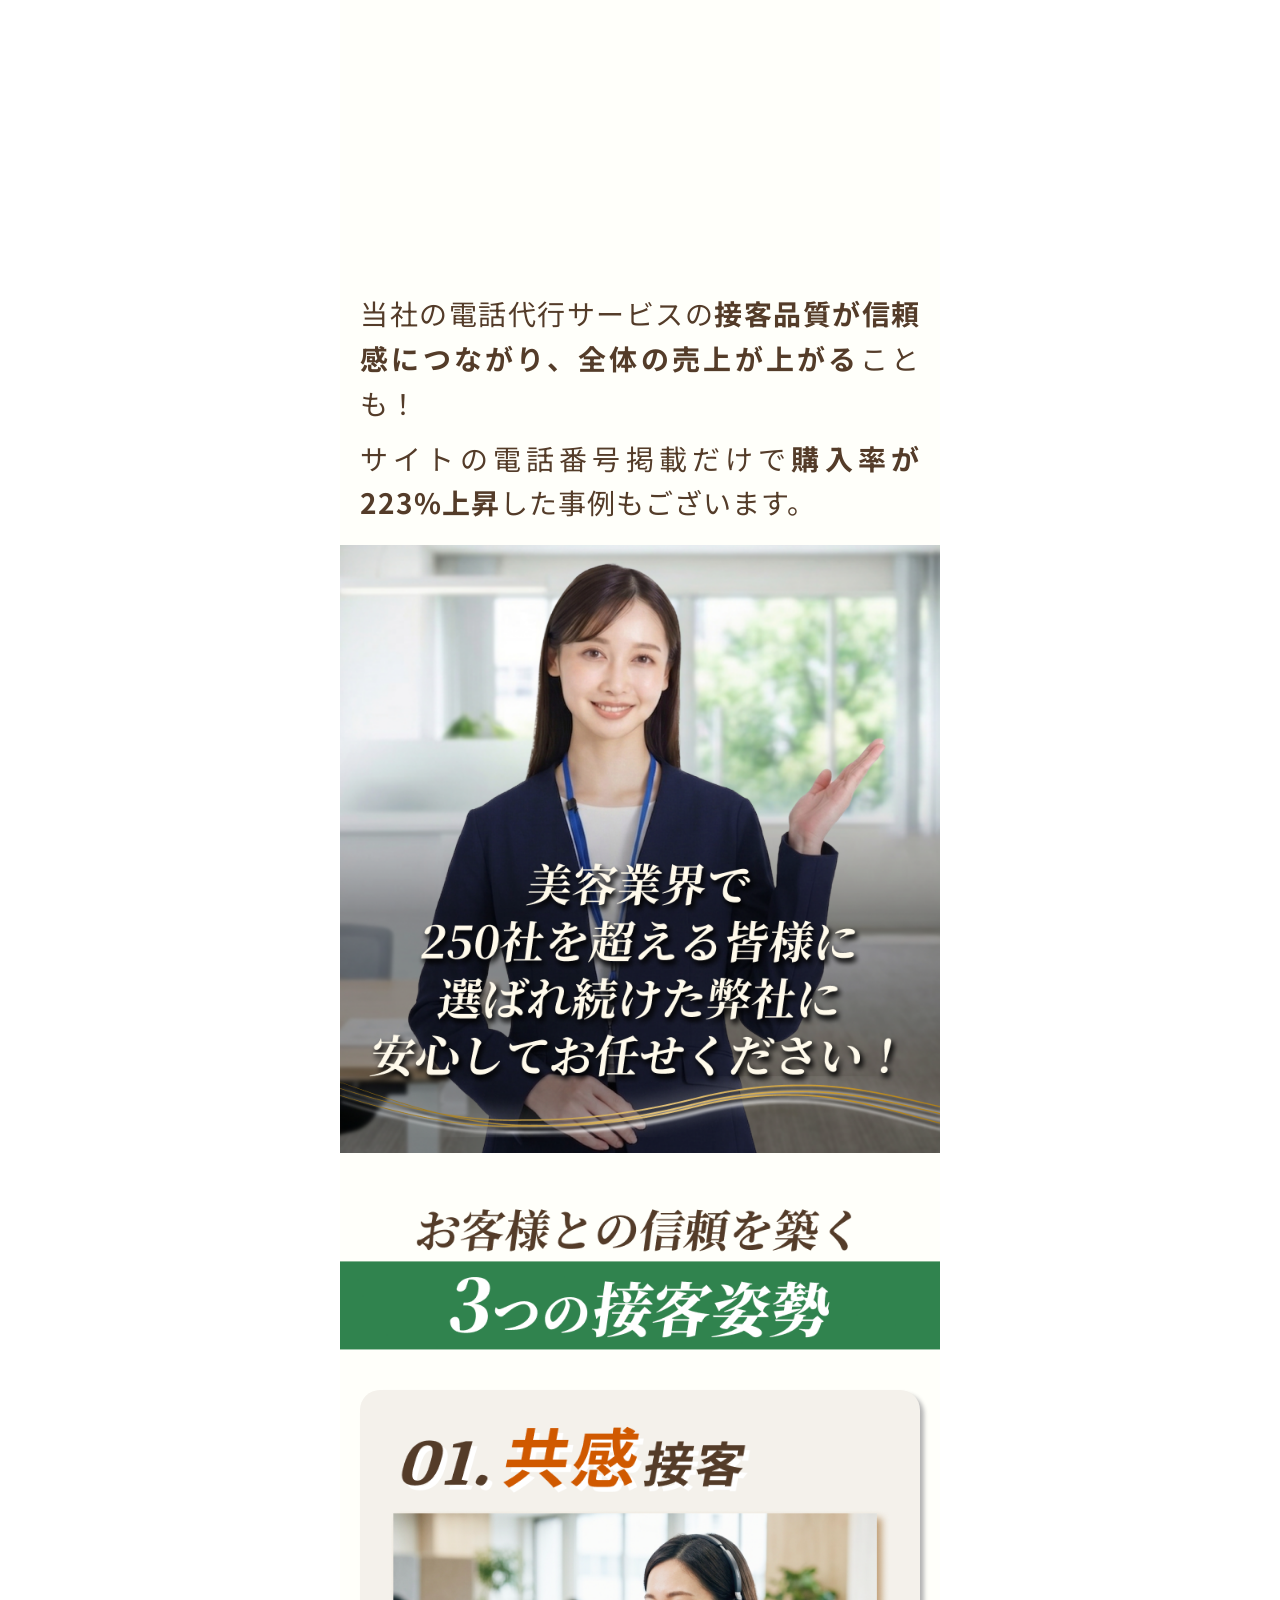
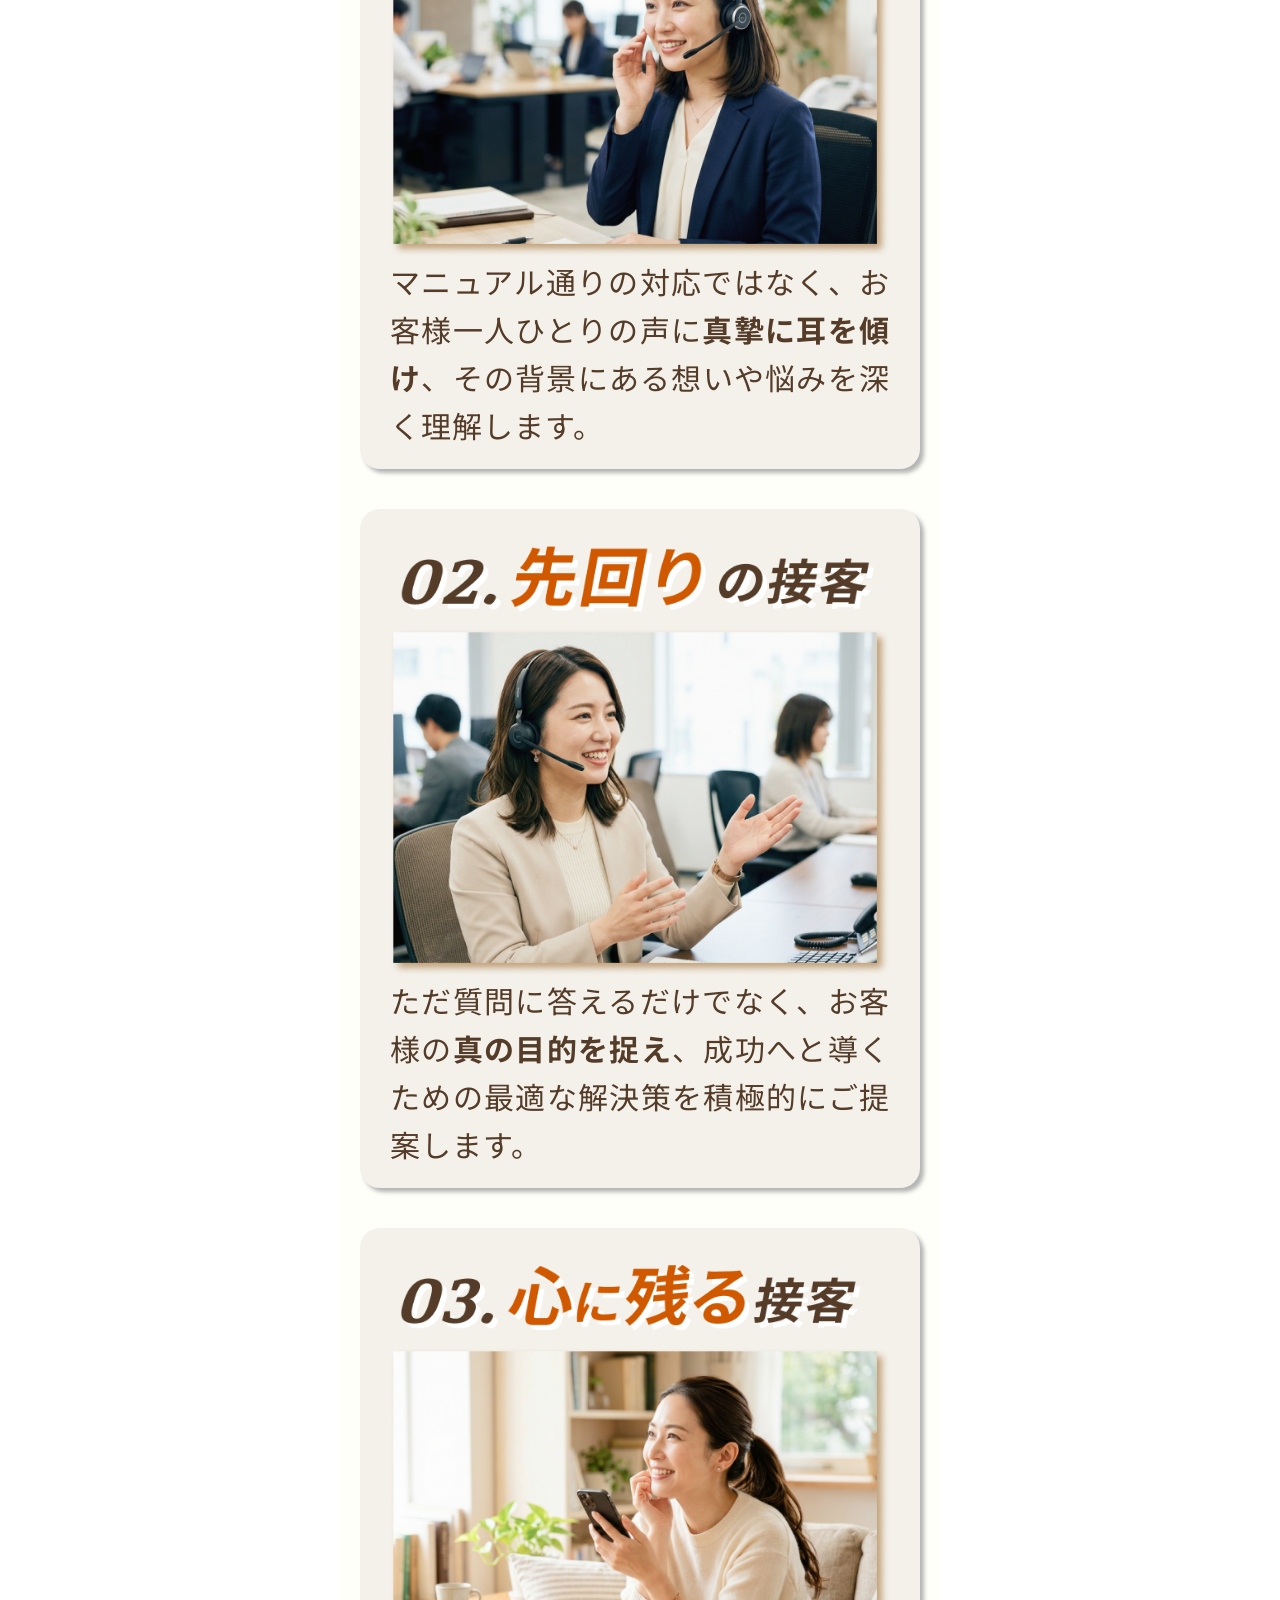
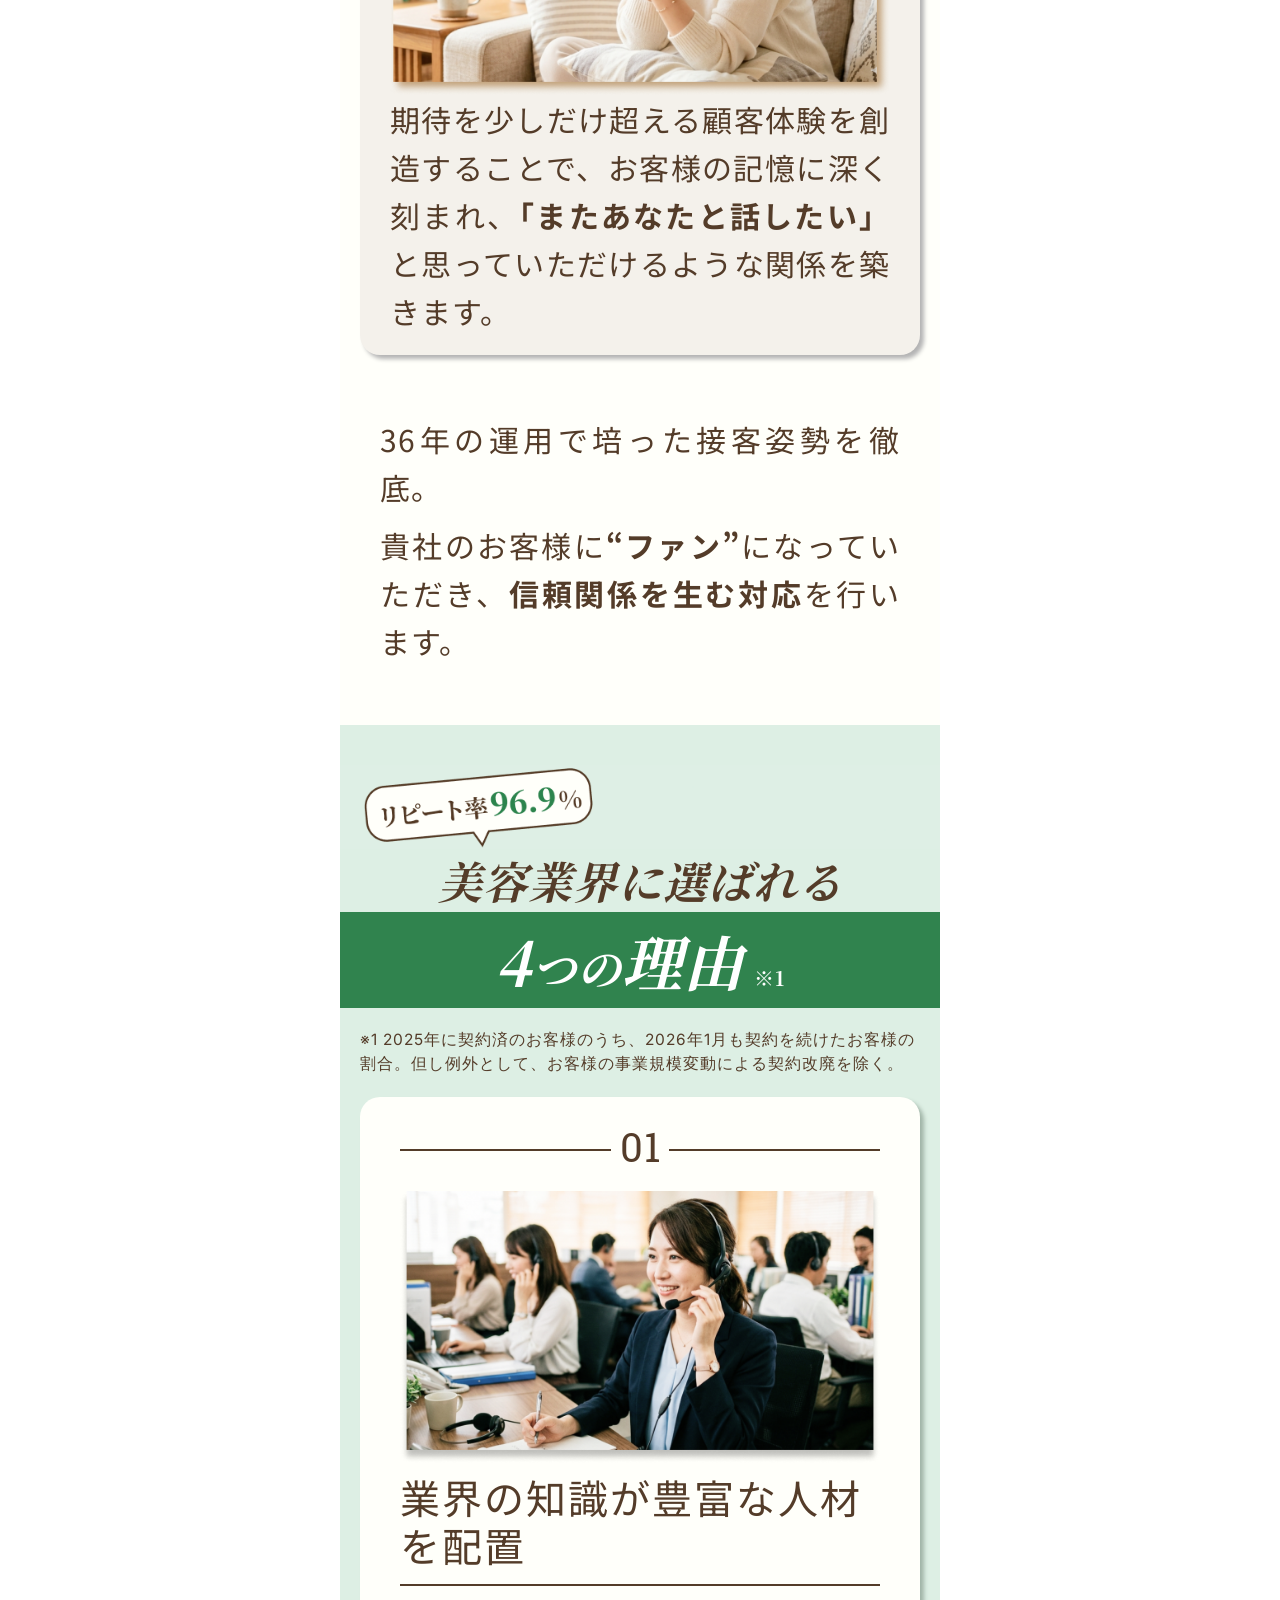
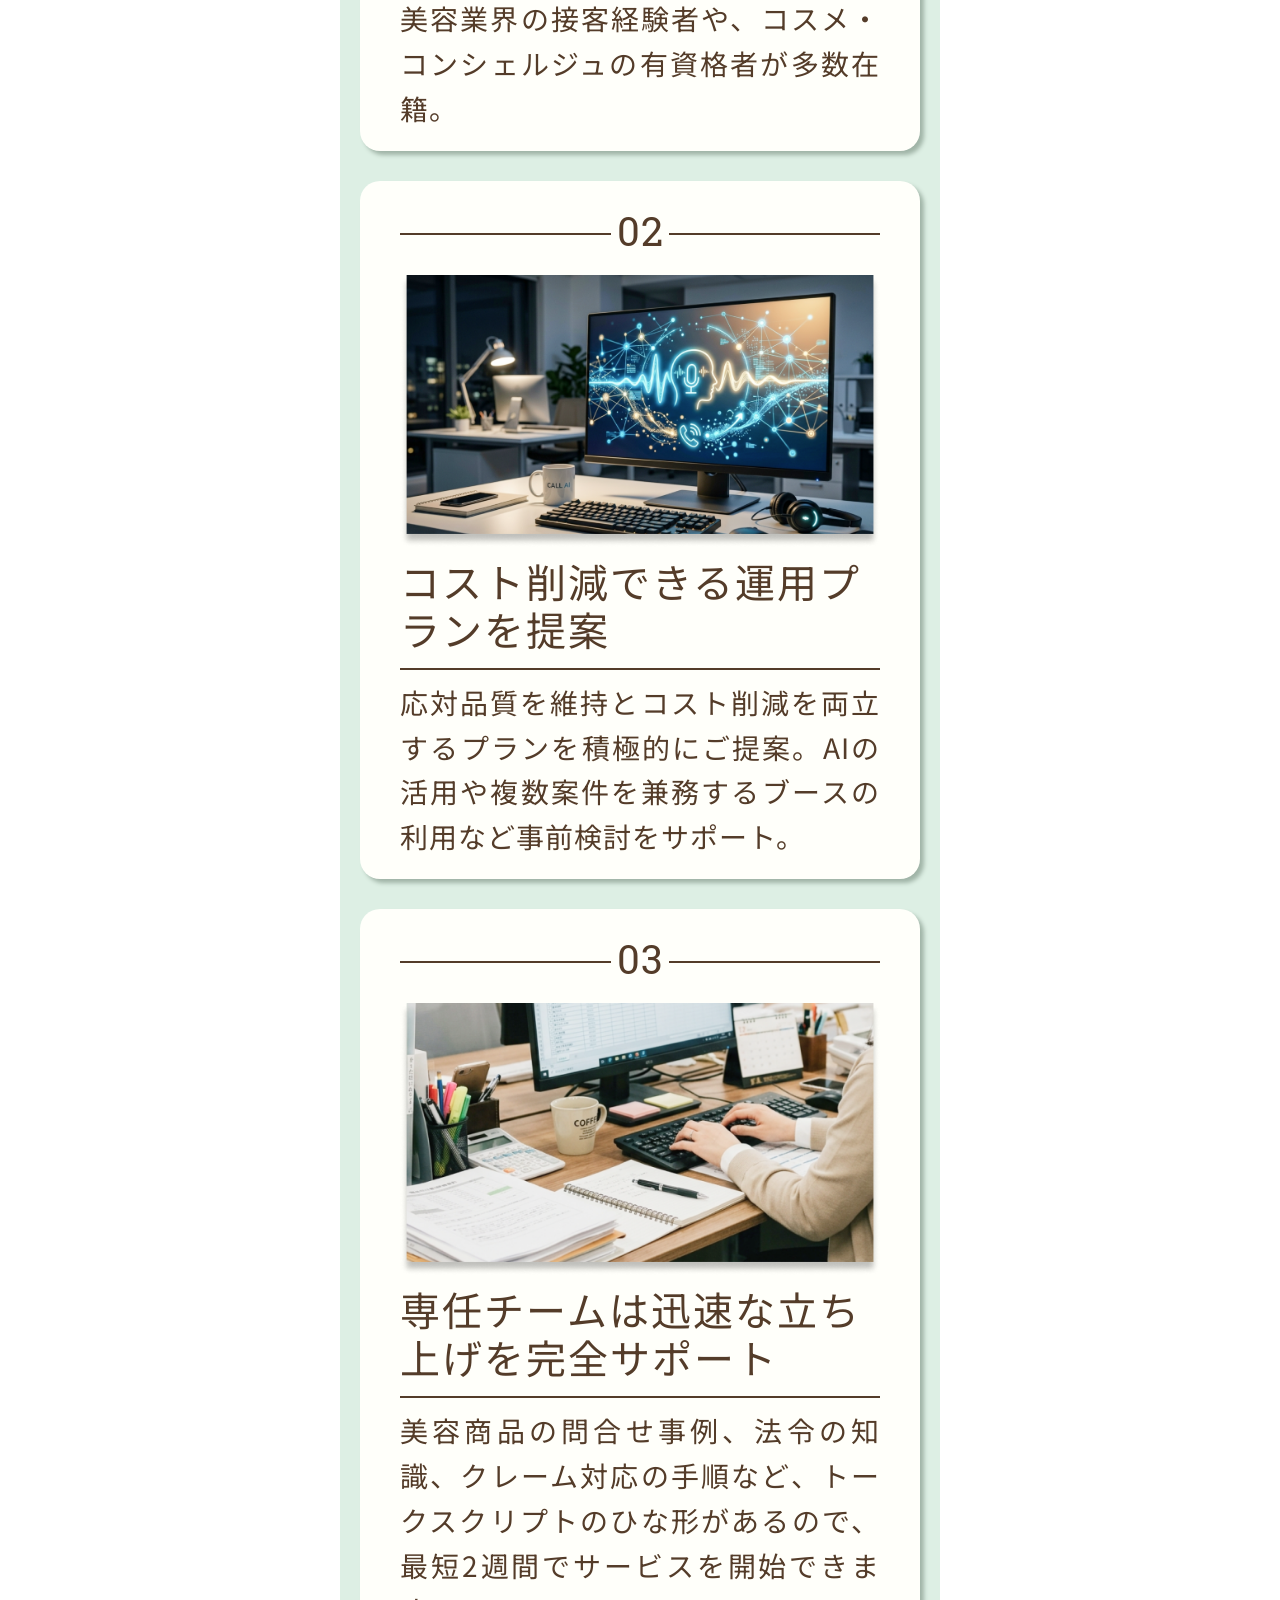
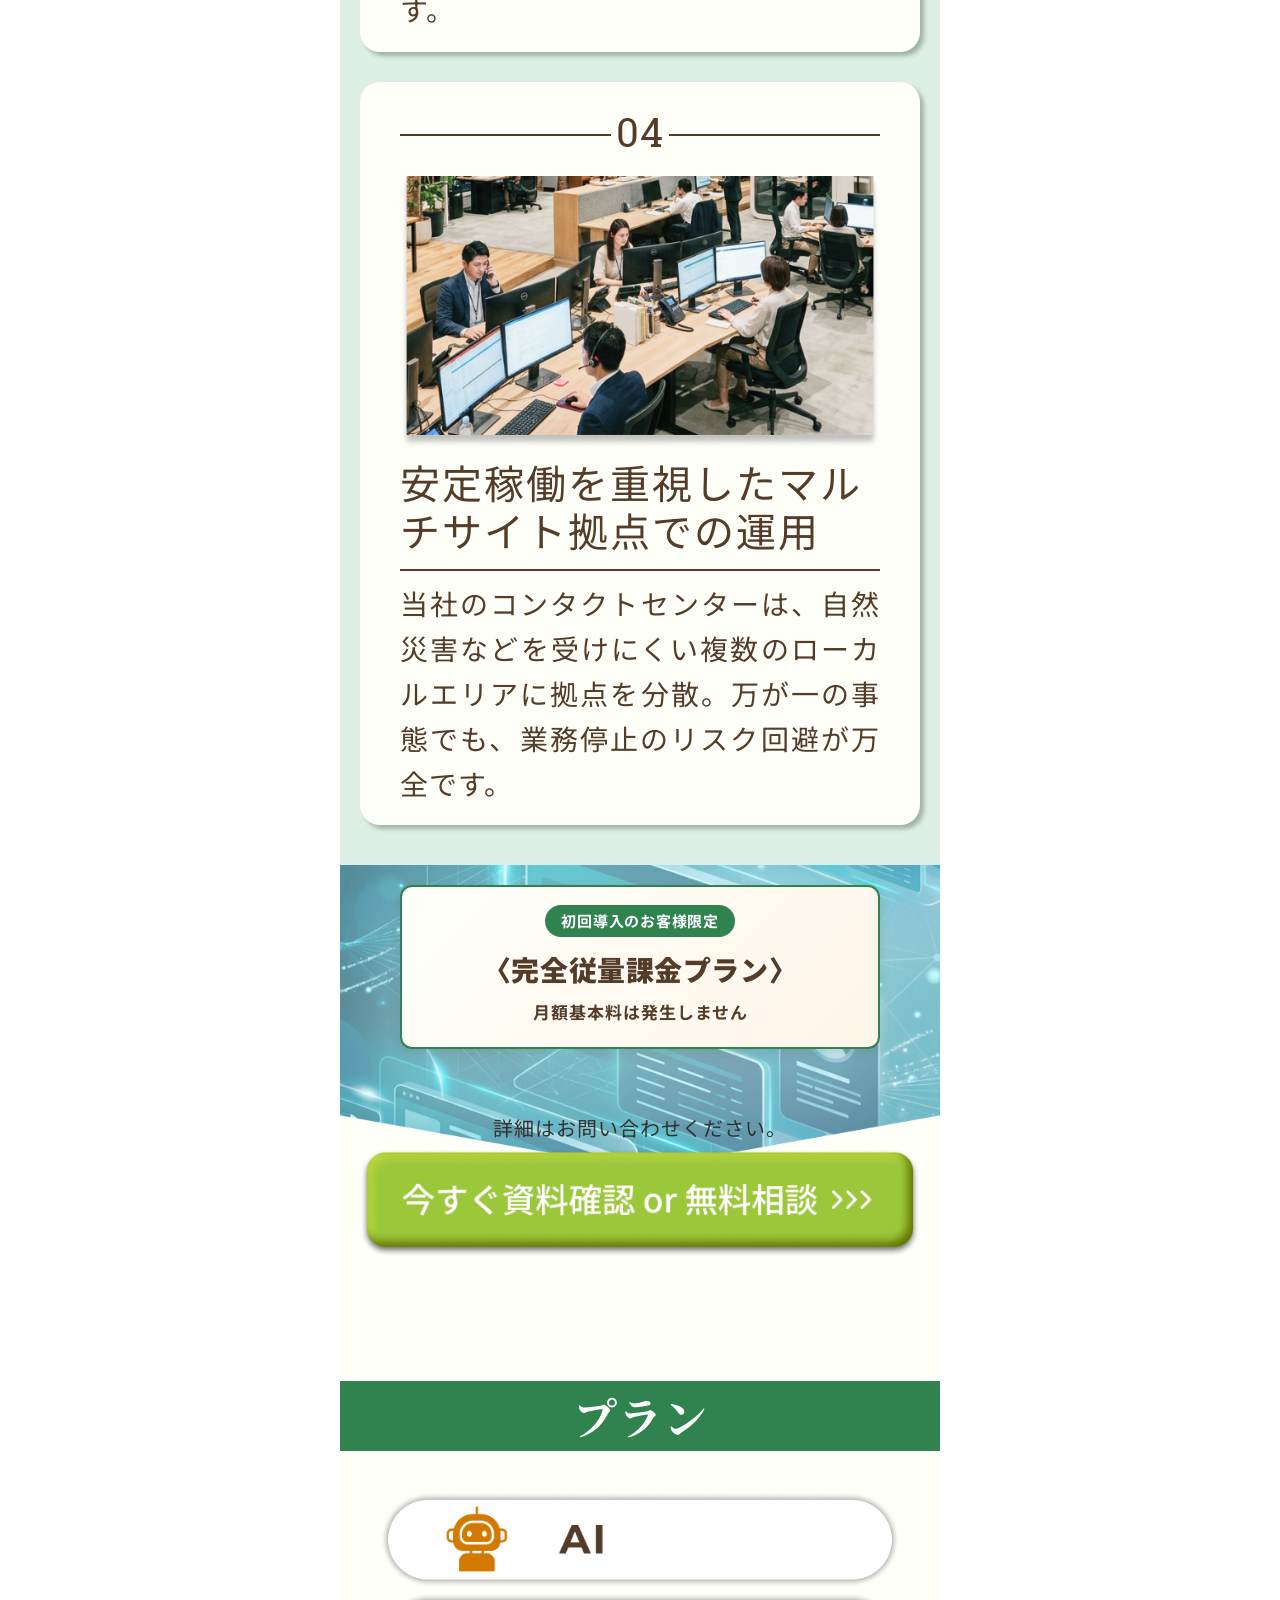
==== commit d5324bd0: "Fix: QA Agent指摘事項を反映 - CTAバナーをLPブランド色(緑+茶+クリーム)に統一（青系→違和感解消） - 業務メニュー grid を minmax(140px,1fr) に縮小（モ" ====
--- a/index.html
+++ b/index.html
@@ -360,7 +360,6 @@
                     お気軽にお問い合わせください。
                 </div>
             </div>
-        </div>
         </div>
     </section>
 
@@ -535,7 +534,7 @@
                 </div>
                 <div class="link"><a href="https://infodirect.co.jp/privacy-policy/" target="_blank">プライバシーポリシー</a></div>
             </div>
-            <div class="copyright">© 2026INFODIRECT Co.,Ltd.</div>
+            <div class="copyright">© 2026 INFODIRECT Co., Ltd.</div>
         </div>
     </footer>
 
--- a/style.css
+++ b/style.css
@@ -1138,7 +1138,7 @@
   padding: 0;
   margin: 0;
   display: grid;
-  grid-template-columns: repeat(auto-fit, minmax(180px, 1fr));
+  grid-template-columns: repeat(auto-fit, minmax(140px, 1fr));
   gap: 6px 16px;
 }
 .achieve .container .menu-block .menu-list li {
@@ -1154,25 +1154,25 @@
   color: #EBA70C;
 }
 
-/* CTA バナー（campaign-1 / campaign-2 HTML 化） */
+/* CTA バナー（campaign-1 / campaign-2 HTML 化）— LPブランド色(緑+茶+クリーム)で統一 */
 .campaign-1 .container .inner .campaign-card,
 .campaign-2 .container .inner .campaign-card,
 .campaign-2 .container .inner .campaign-card-2 {
-  background: linear-gradient(135deg, #ffffff 0%, #f1f8fc 100%);
-  border: 2px solid #2D7BBF;
+  background: linear-gradient(135deg, #FFFFFA 0%, #FFF5E9 100%);
+  border: 2px solid #30834E;
   border-radius: 12px;
   padding: 18px 22px 22px;
   text-align: center;
   width: 100%;
   max-width: 480px;
   margin: 0 auto;
-  box-shadow: 0 4px 12px rgba(45, 123, 191, 0.12);
+  box-shadow: 0 4px 12px rgba(84, 60, 41, 0.15);
 }
 .campaign-1 .container .inner .campaign-card .campaign-label,
 .campaign-2 .container .inner .campaign-card .campaign-label,
 .campaign-2 .container .inner .campaign-card-2 .campaign-label {
   display: inline-block;
-  background: #2D7BBF;
+  background: #30834E;
   color: #fff;
   font-weight: 700;
   font-size: clamp(13px, 3vw, 15px);
@@ -1186,7 +1186,7 @@
 .campaign-2 .container .inner .campaign-card-2 .campaign-title {
   font-weight: 900;
   font-size: clamp(20px, 4.8vw, 28px);
-  color: #1B4E7F;
+  color: #543C29;
   letter-spacing: 0.02em;
   margin-bottom: 6px;
 }
@@ -1195,7 +1195,7 @@
 .campaign-2 .container .inner .campaign-card-2 .campaign-sub {
   font-weight: 700;
   font-size: clamp(14px, 3.3vw, 17px);
-  color: #444;
+  color: #543C29;
 }
 
 /* P6 solution タイトル HTML 化 */
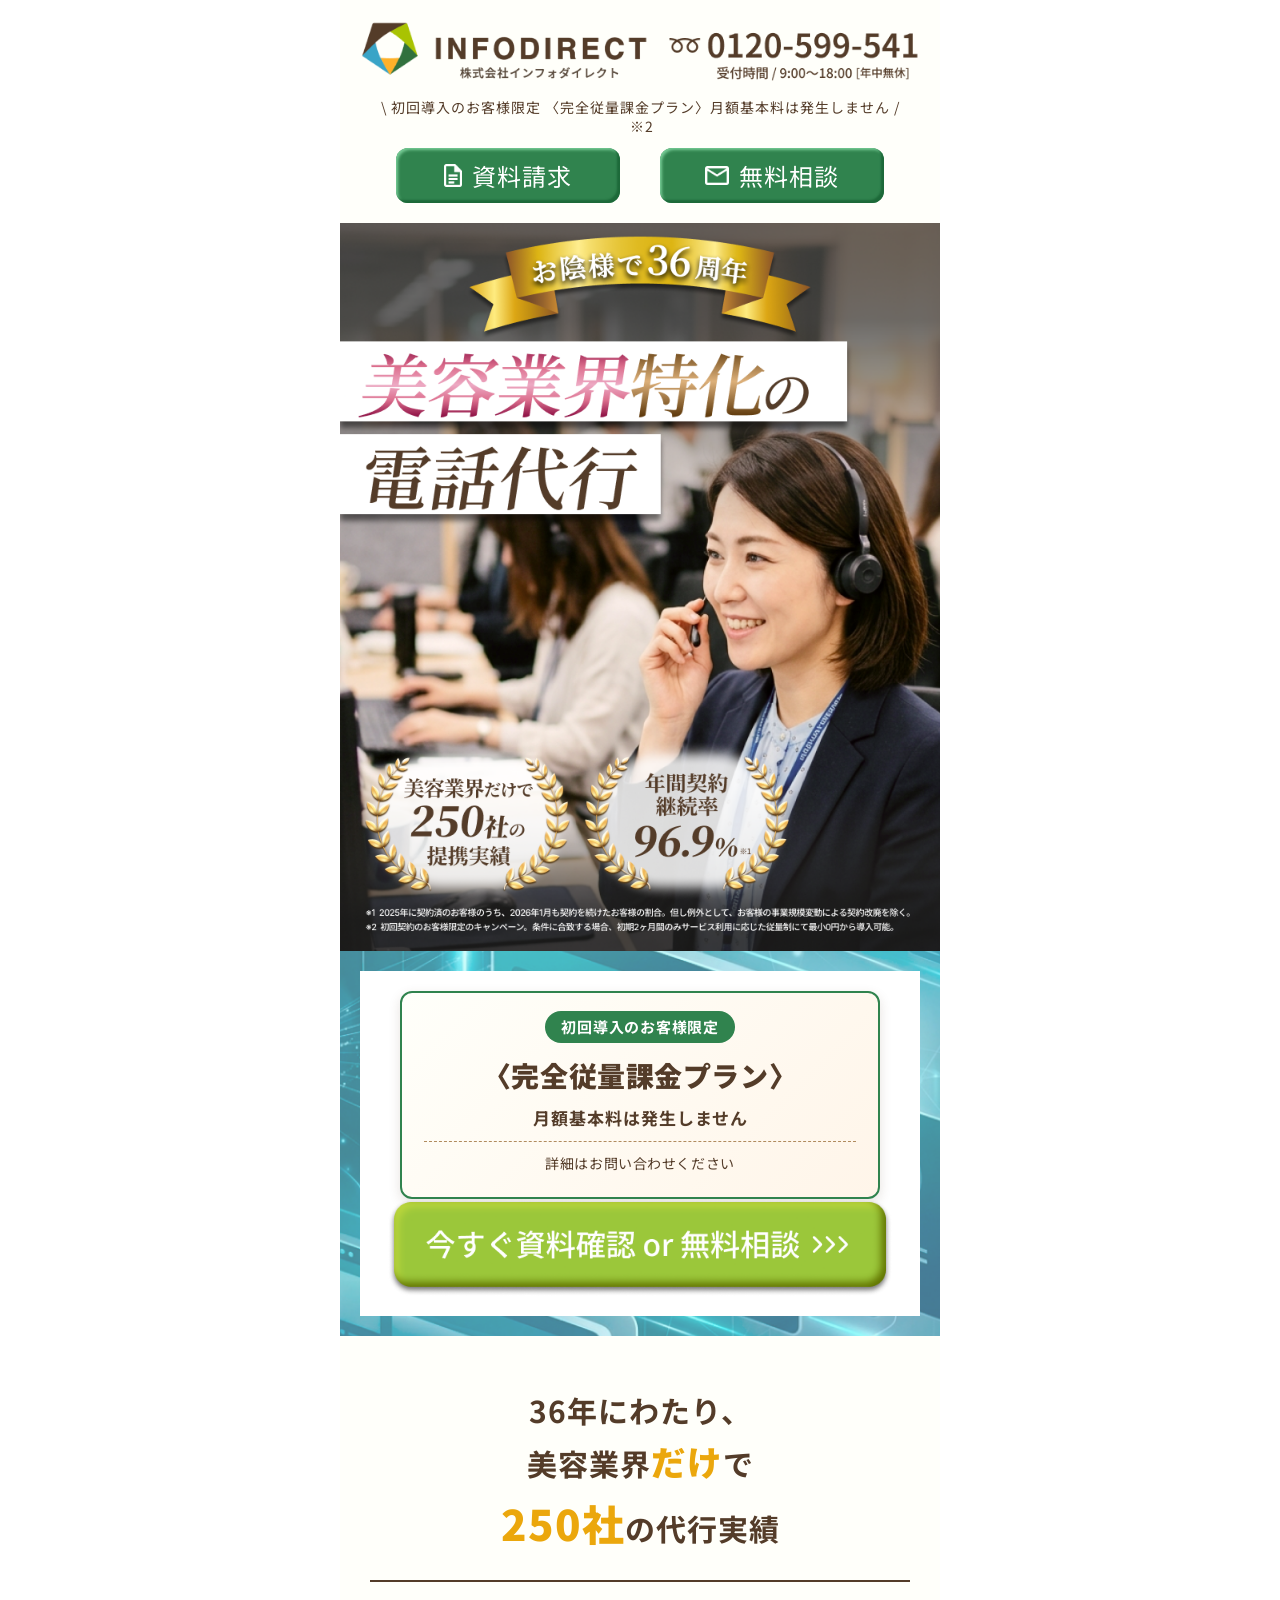
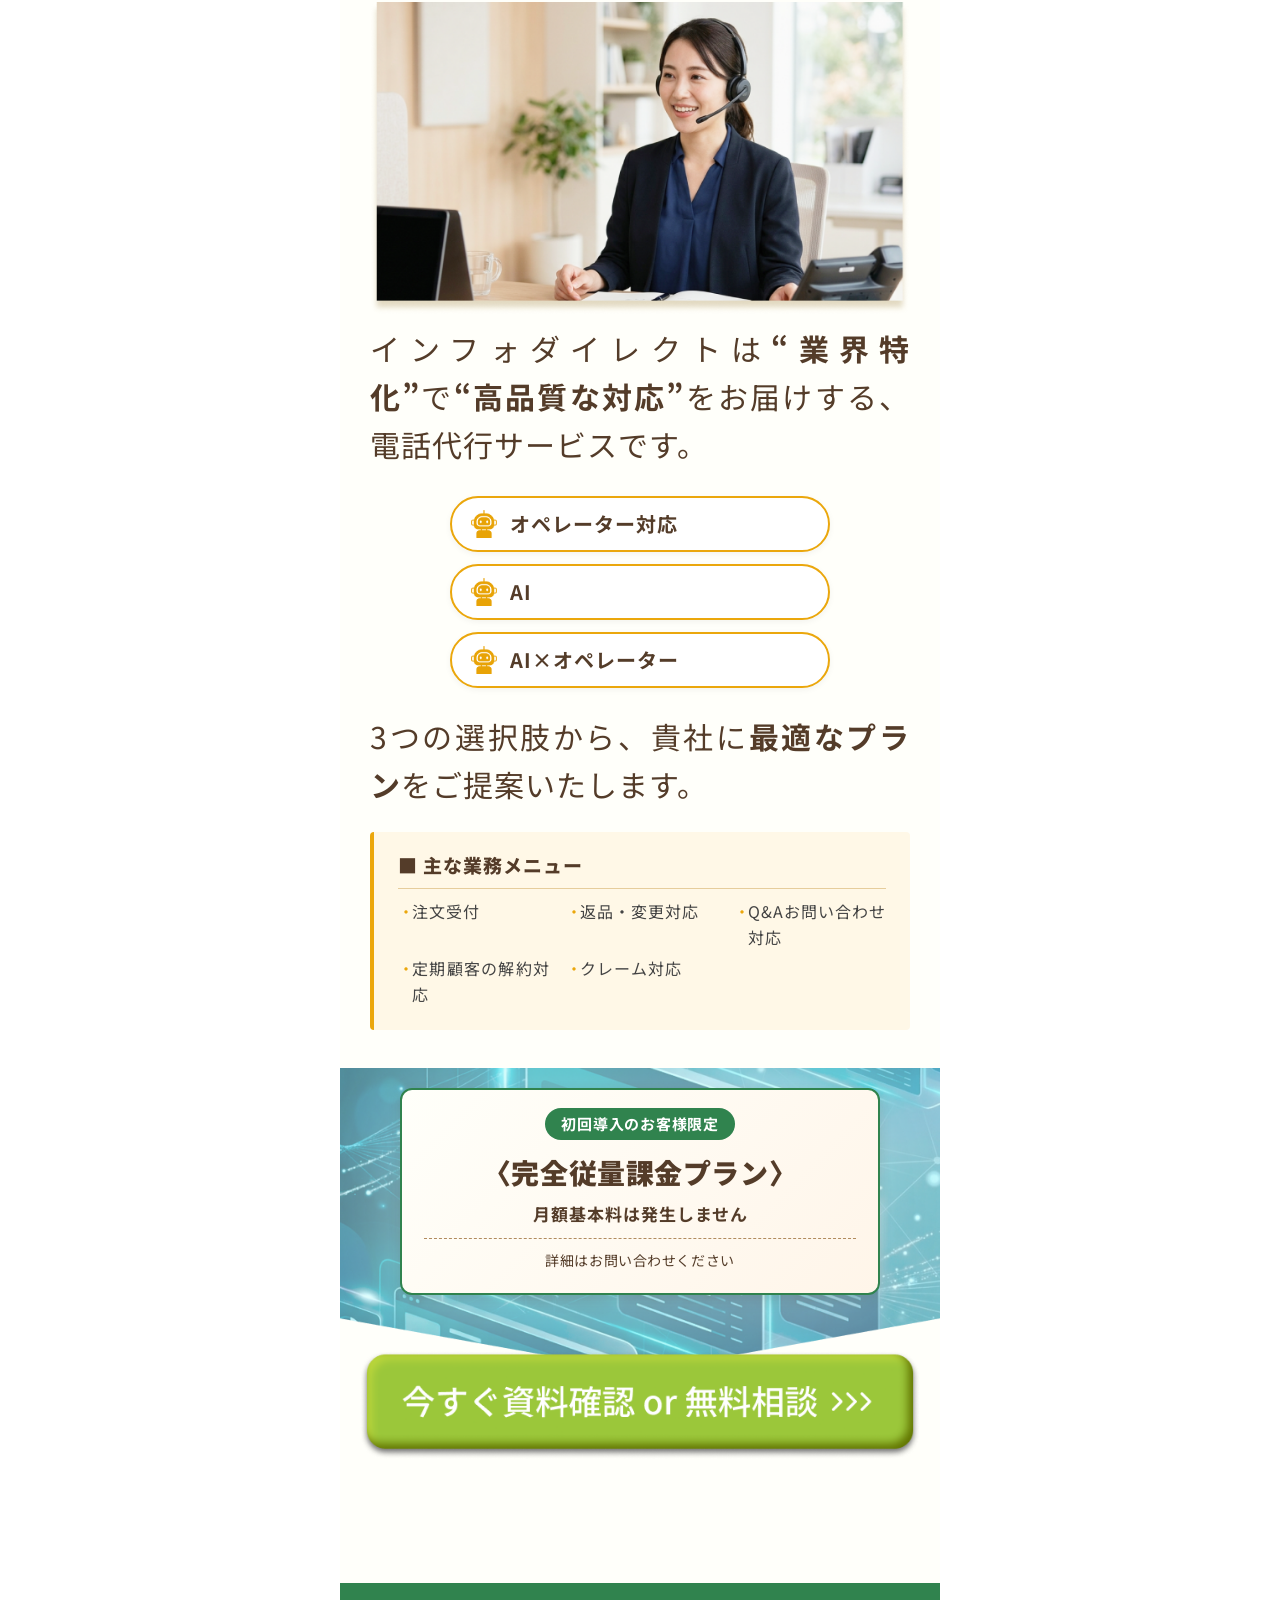
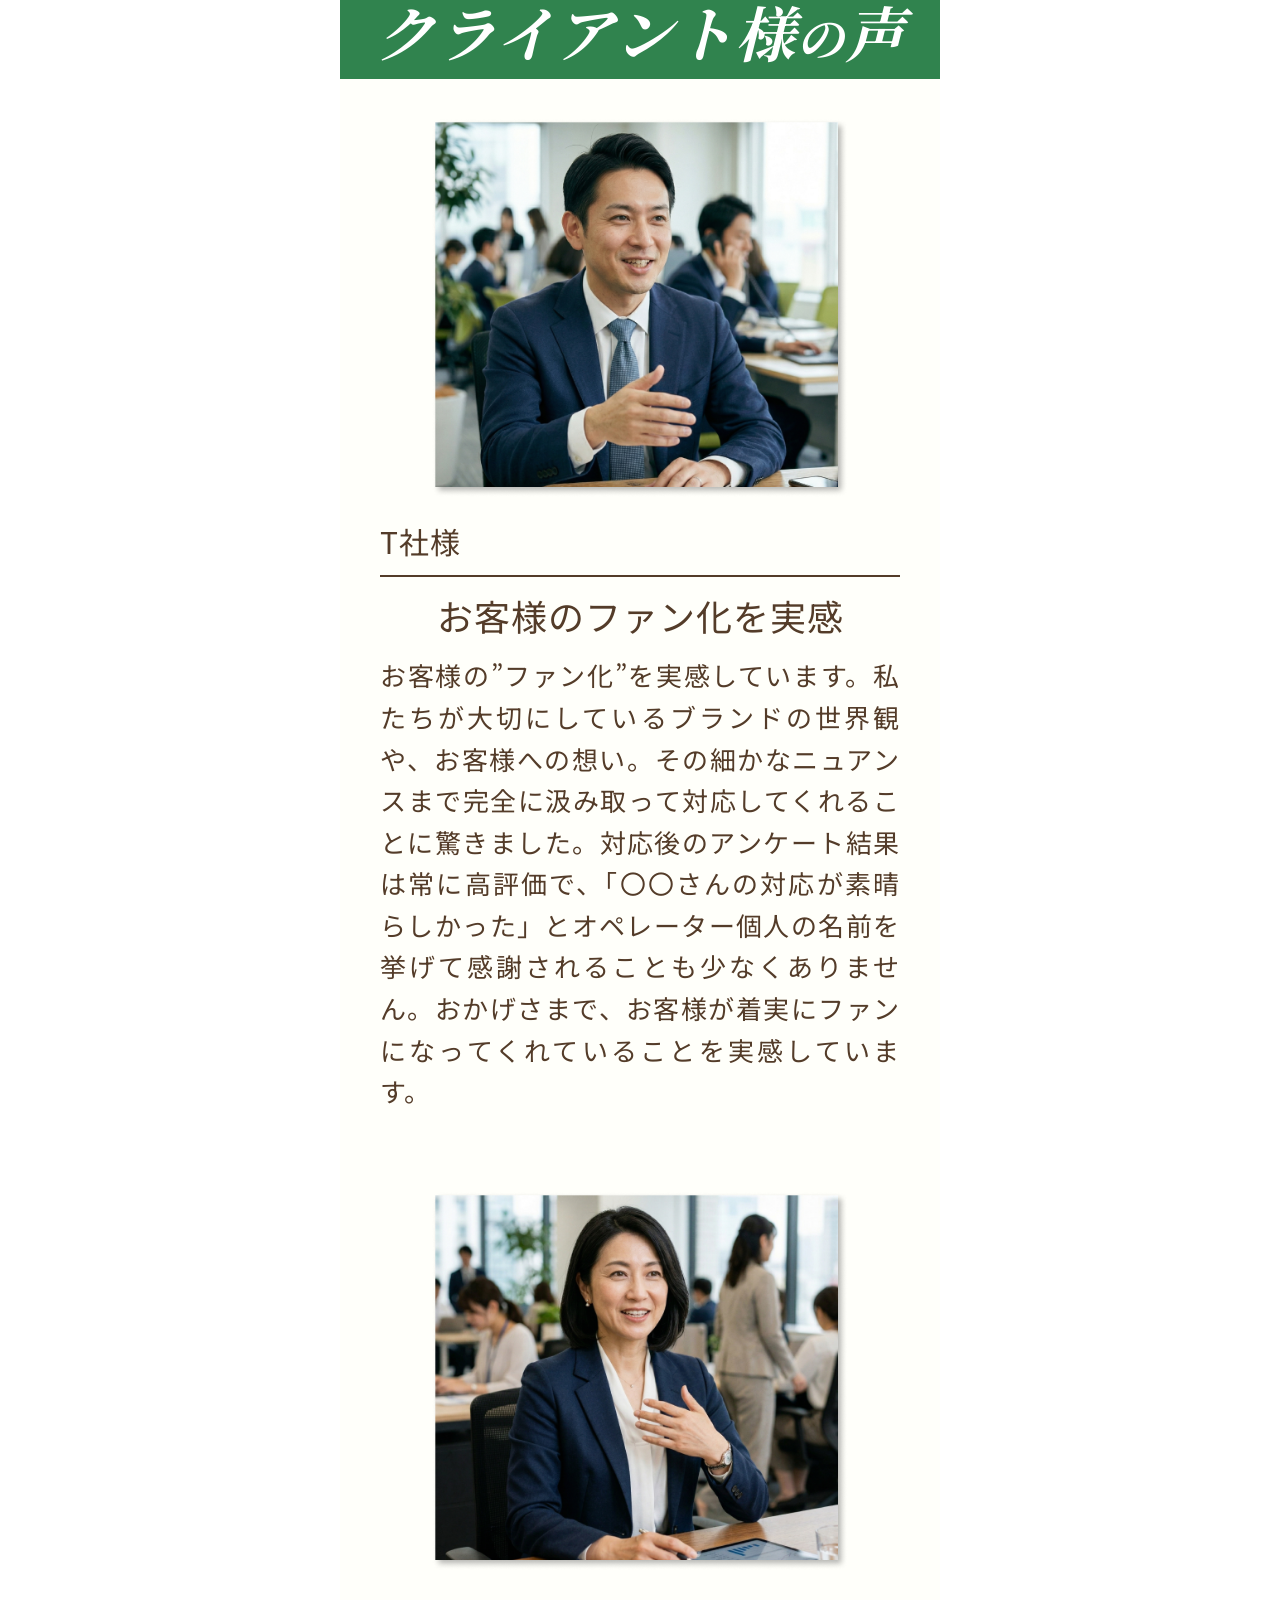
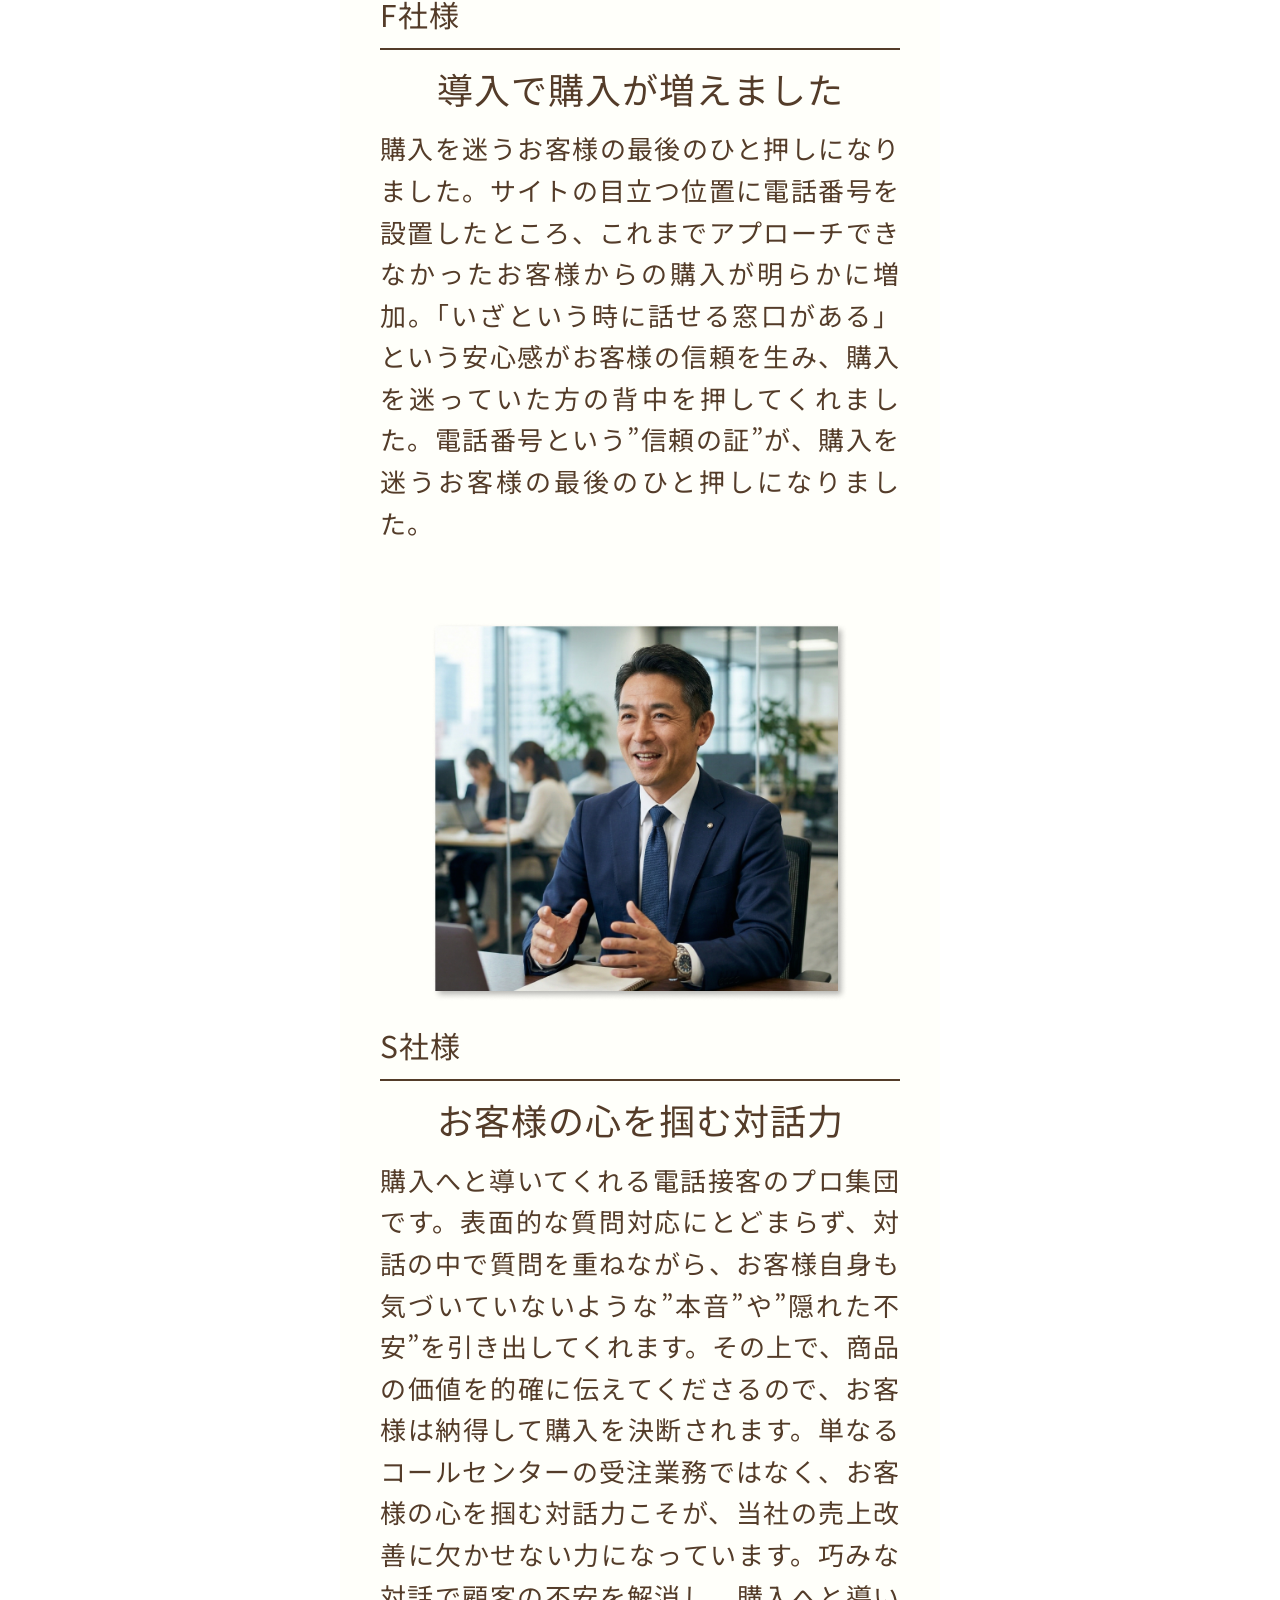
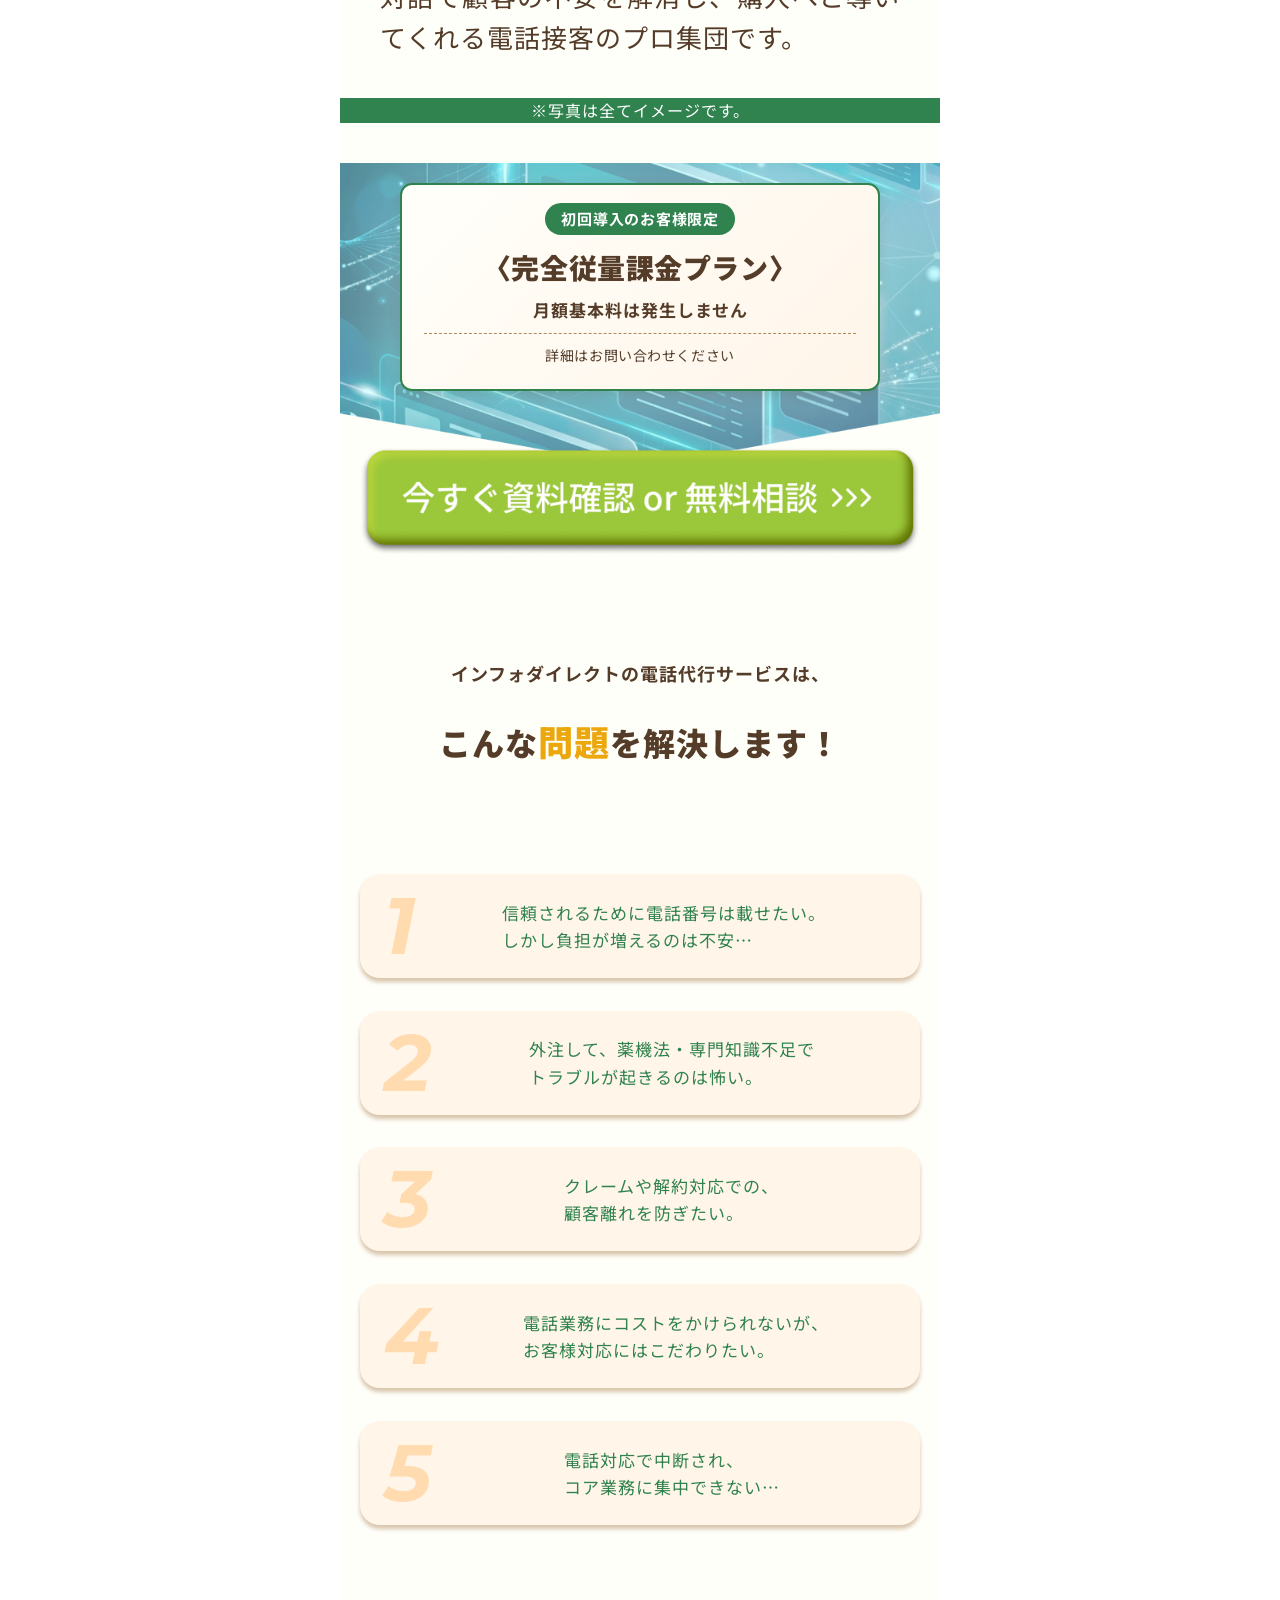
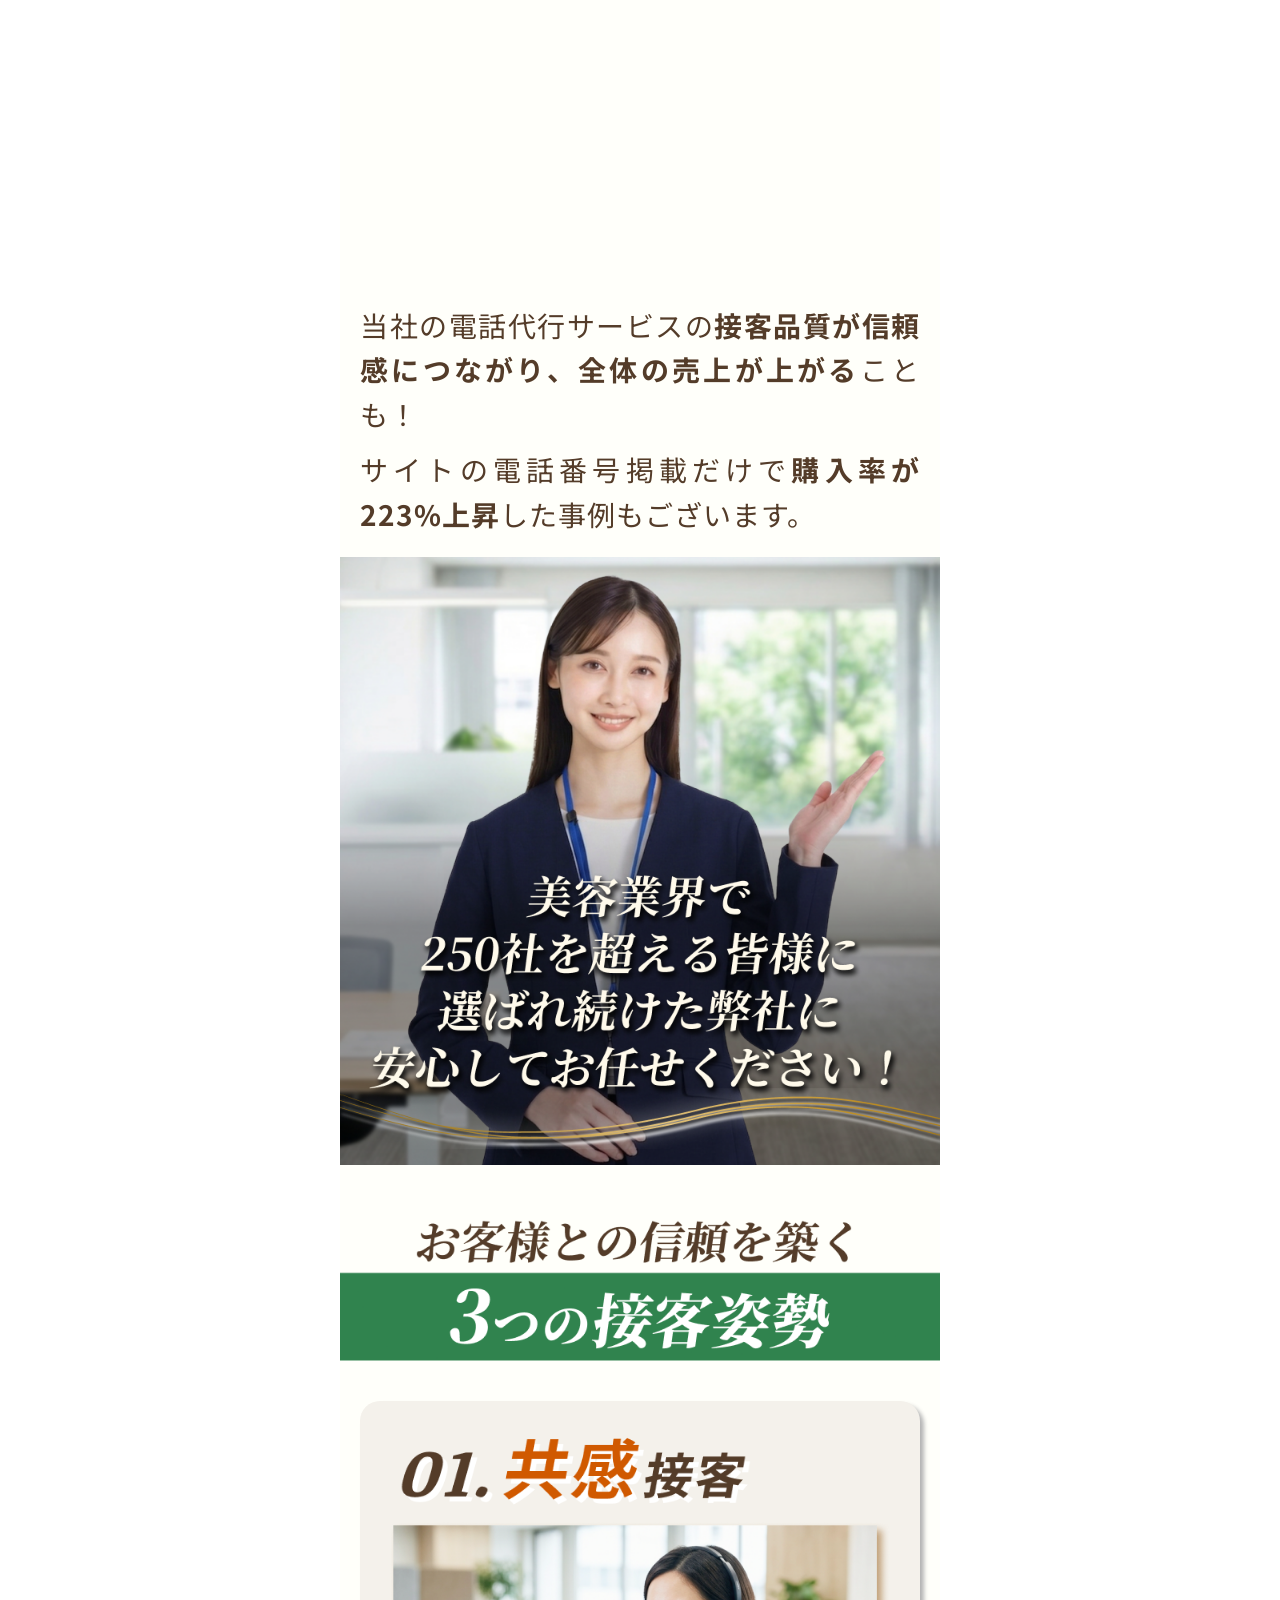
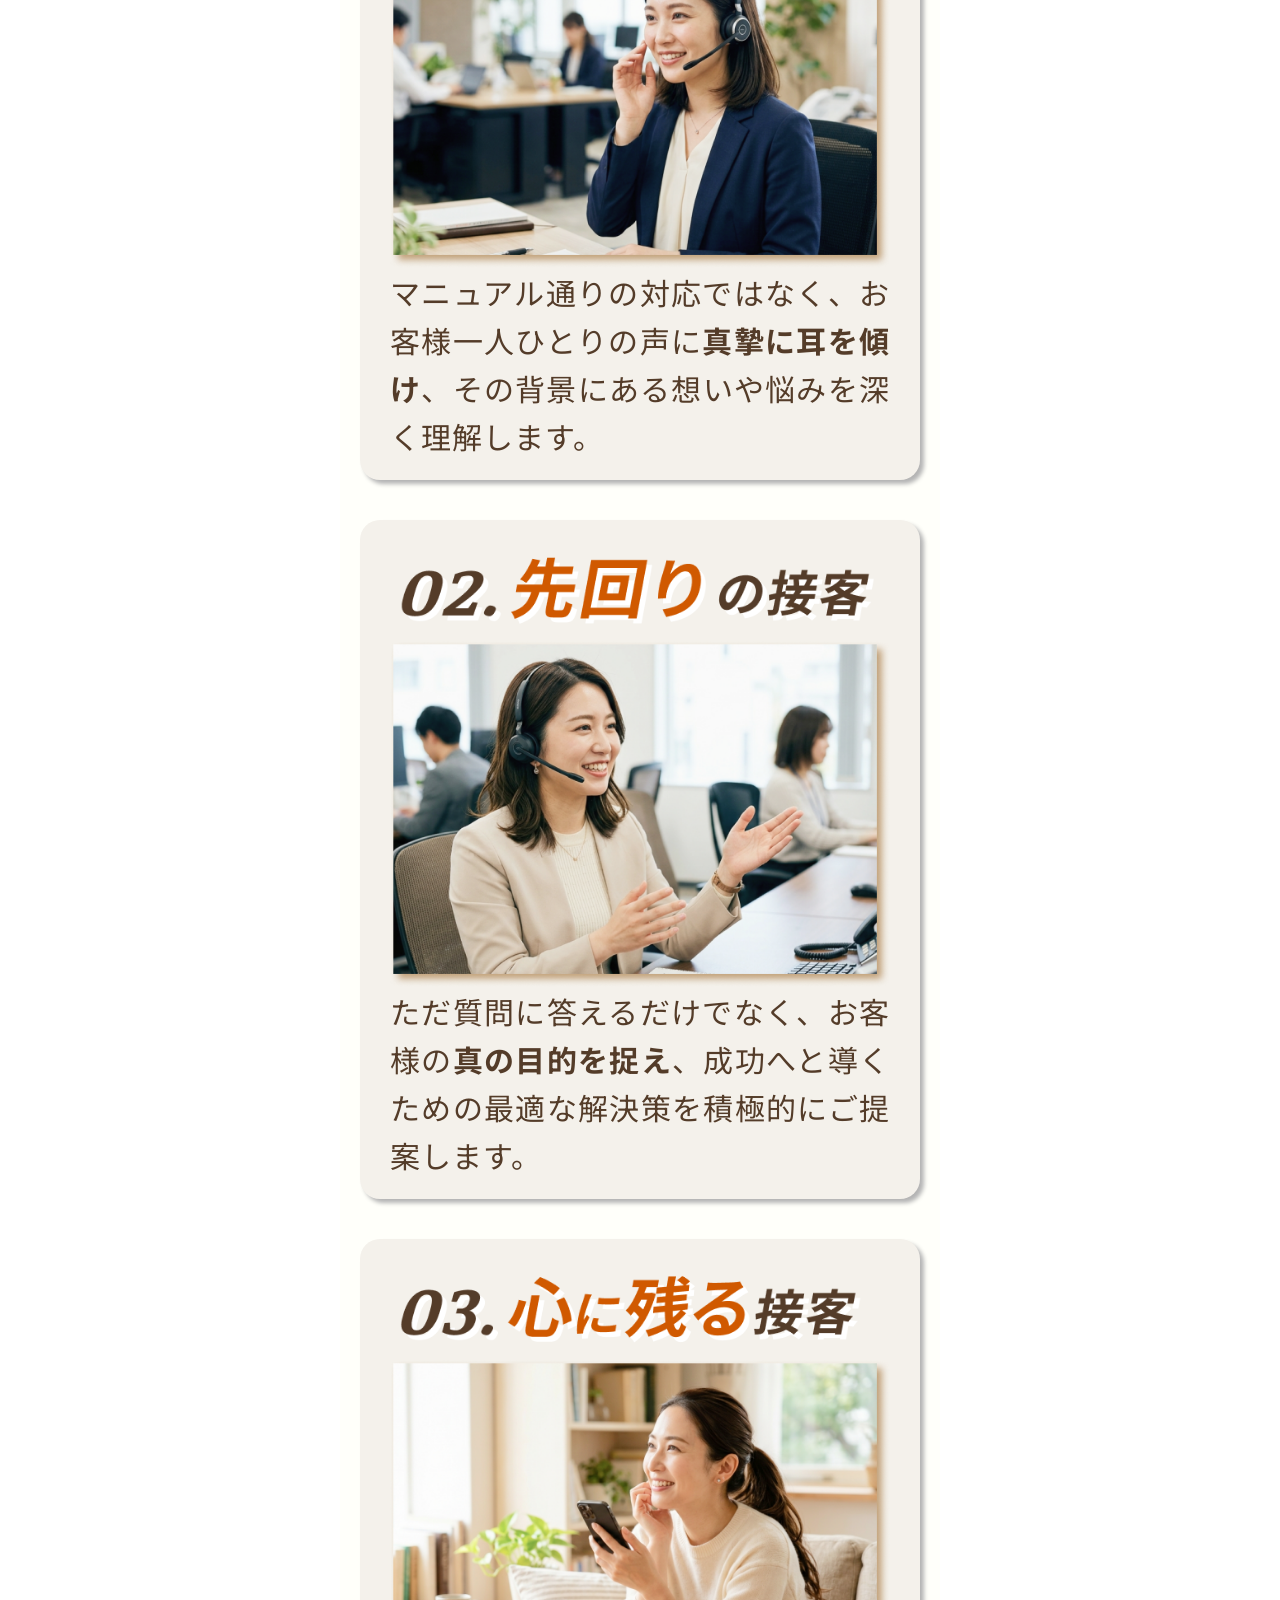
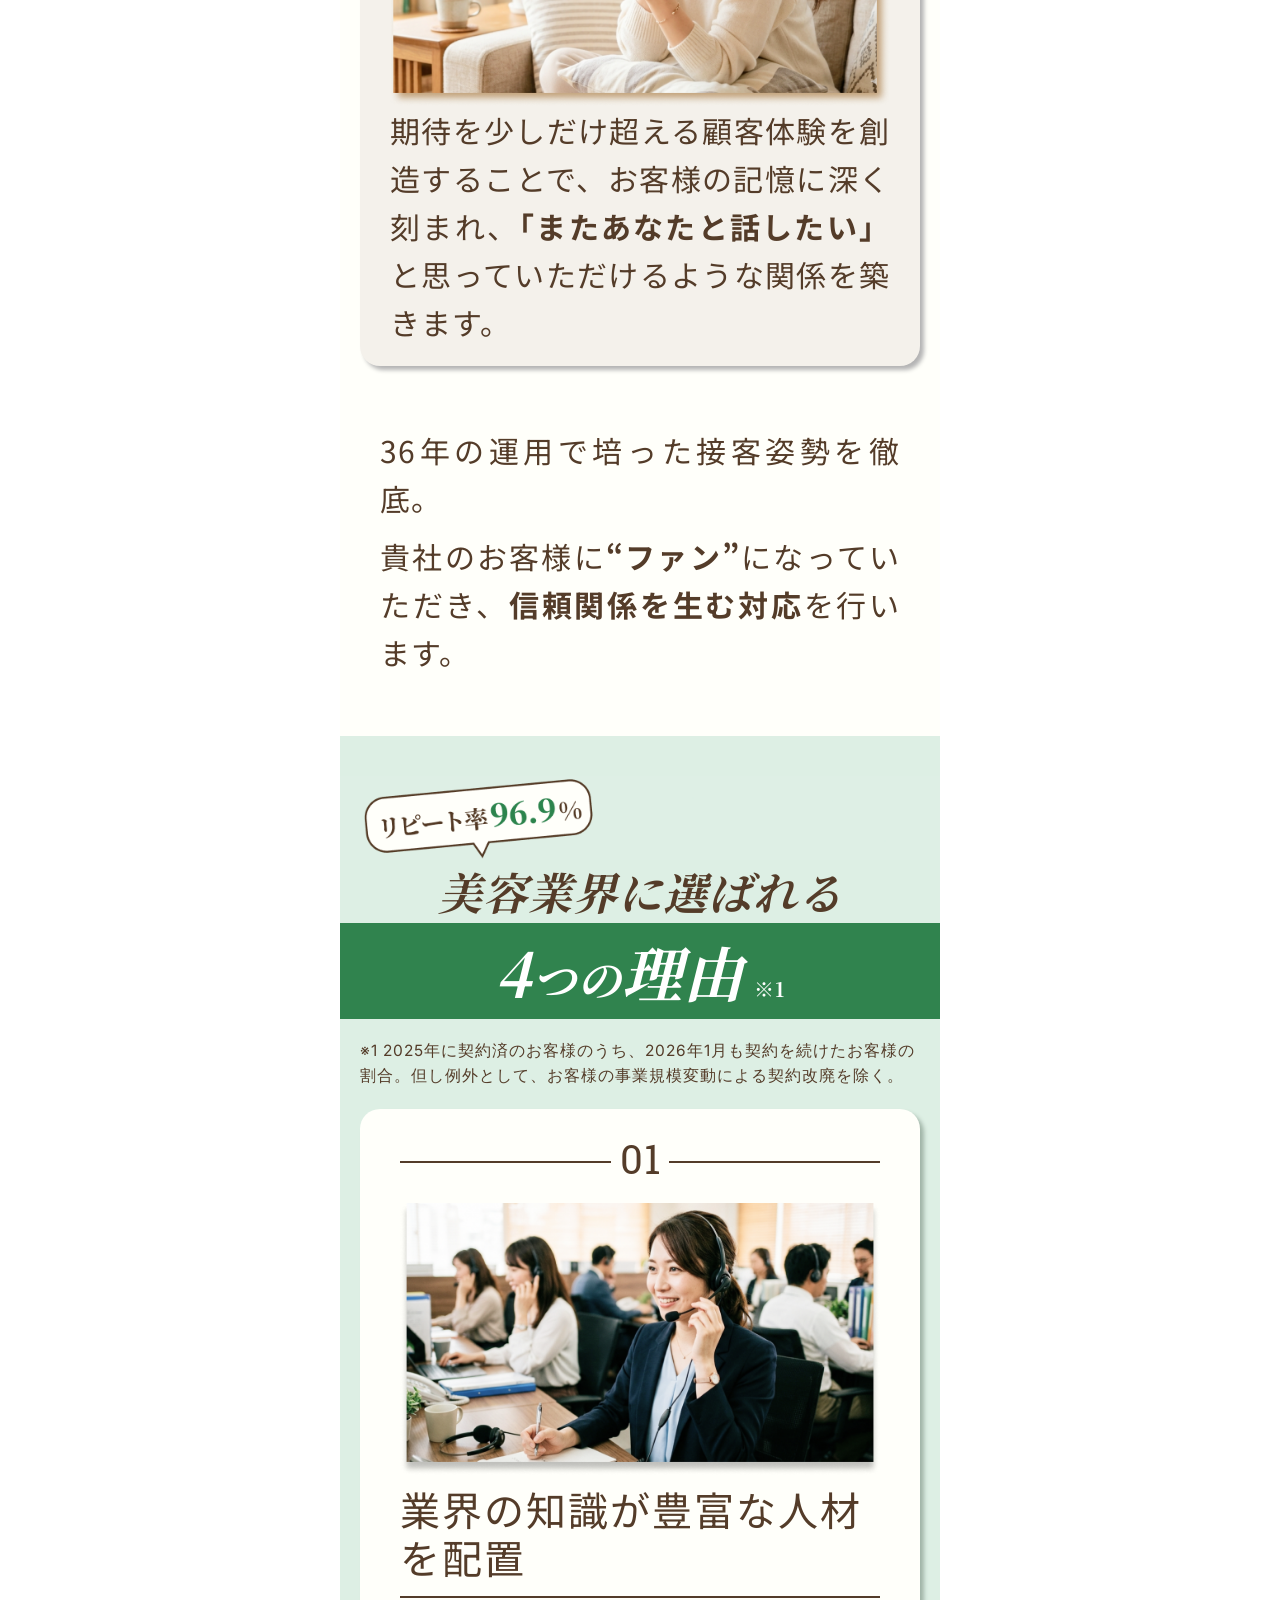
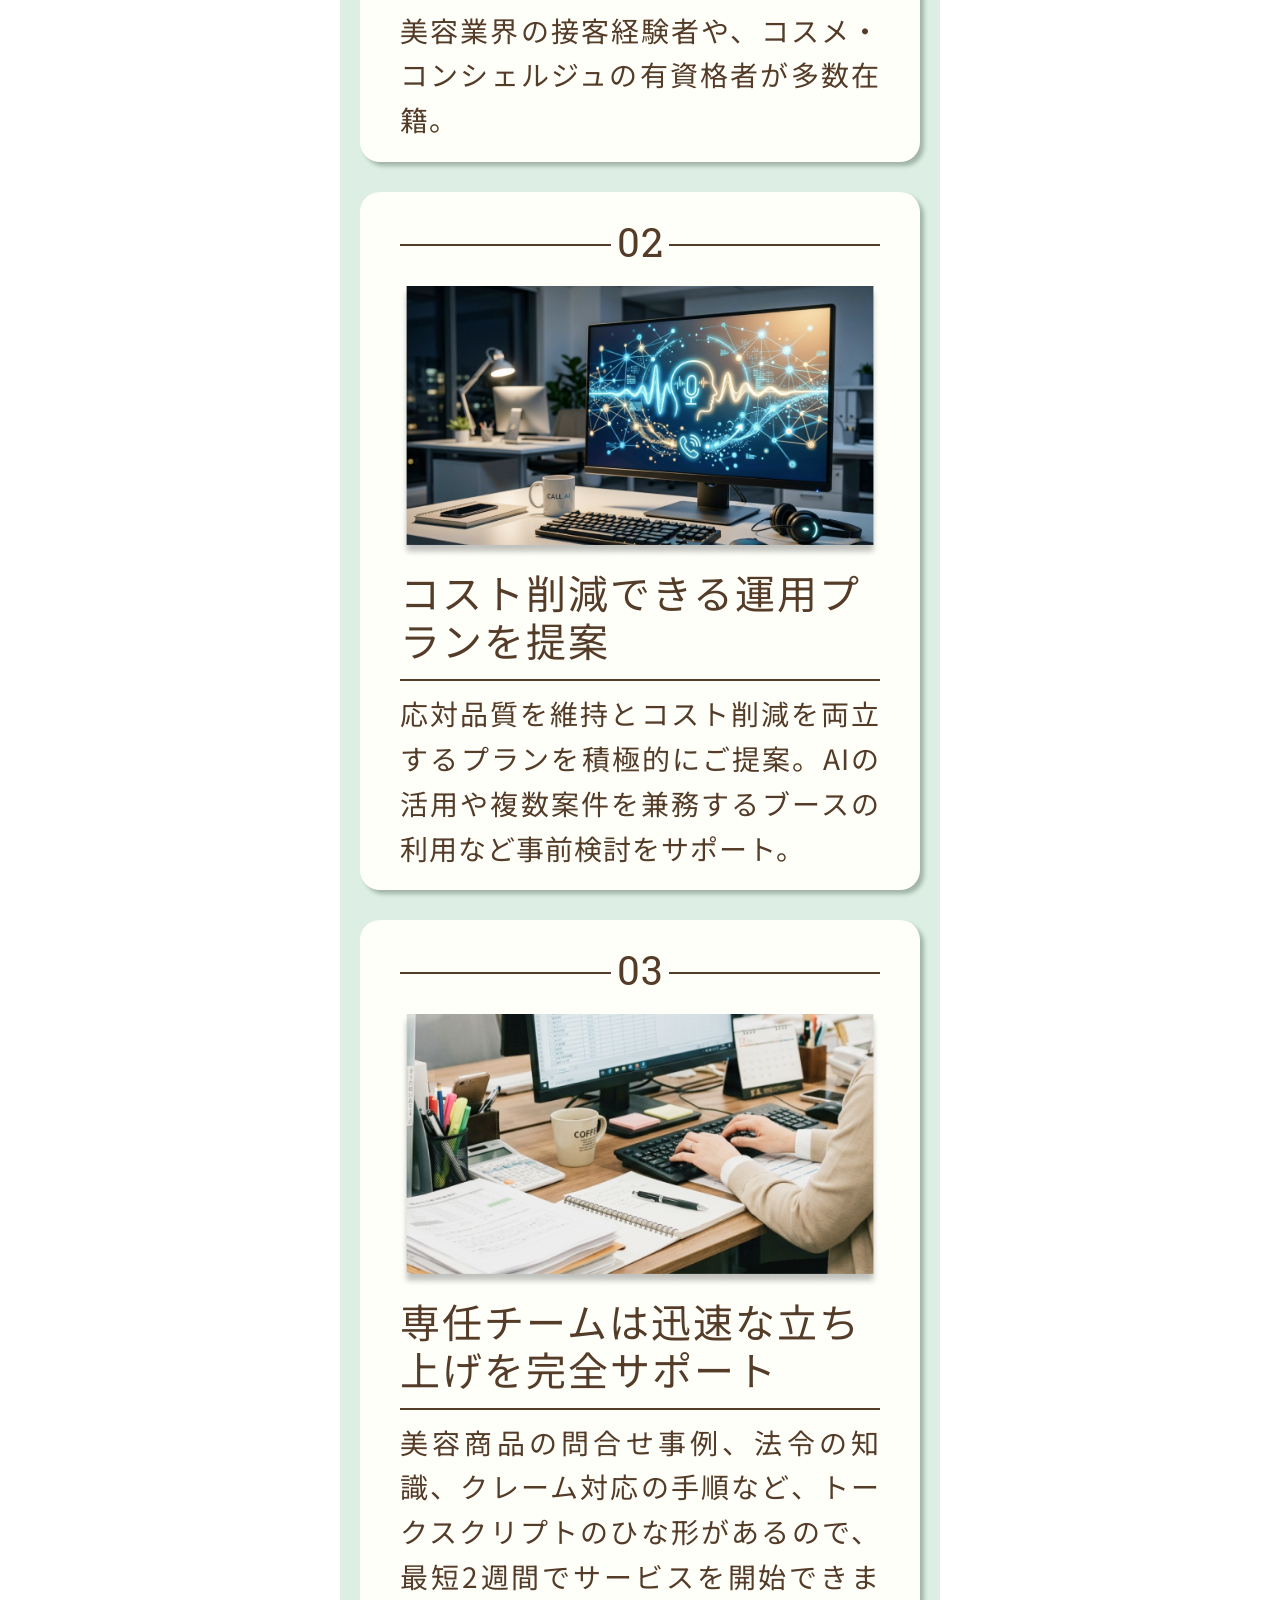
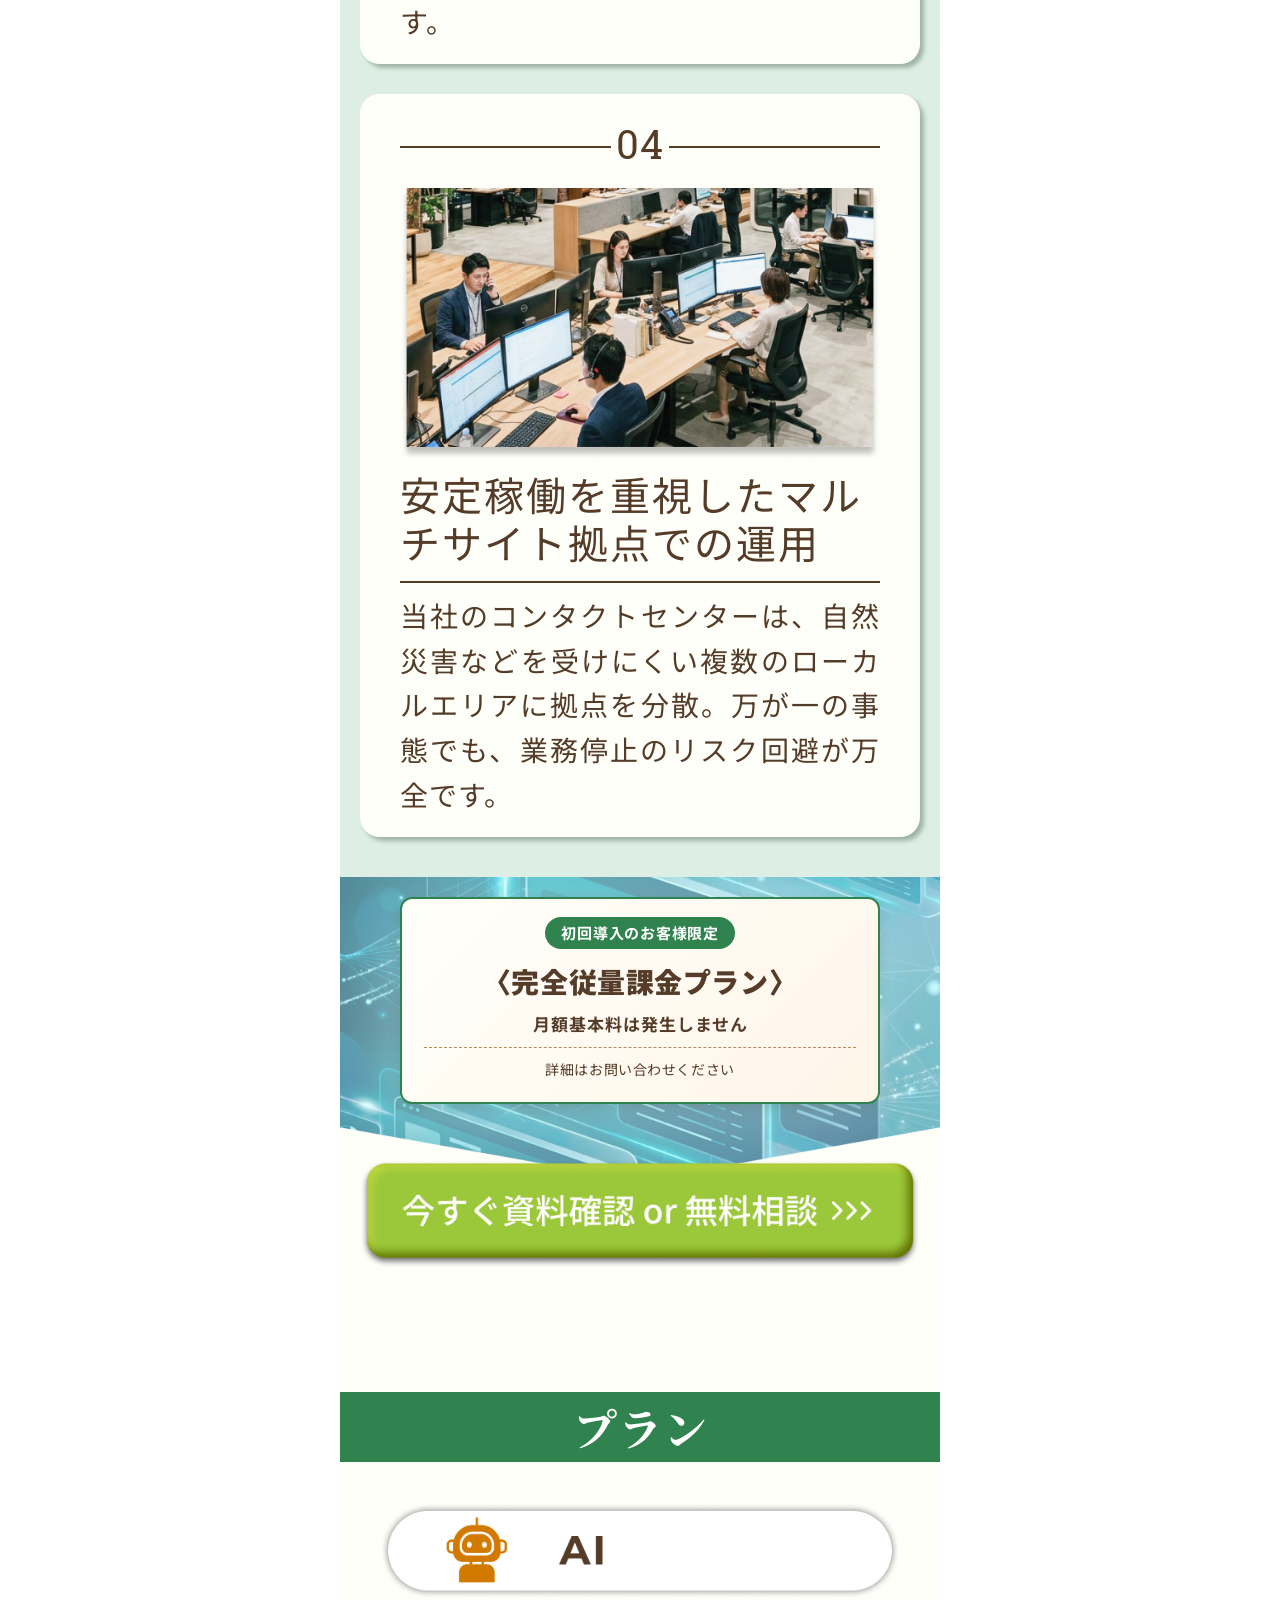
==== commit ef955623: "Fix: 「詳細はお問い合わせください」をcampaign-card内に集約 各CTAセクションで、campaign-card と CTAボタンの間に小さく挟まれていた "詳細はお問い合わせください。" ====
--- a/index.html
+++ b/index.html
@@ -41,8 +41,8 @@
                     <div class="campaign-label">初回導入のお客様限定</div>
                     <div class="campaign-title">〈完全従量課金プラン〉</div>
                     <div class="campaign-sub">月額基本料は発生しません</div>
-                </div>
-                <div class="txt">詳細はお問い合わせください。</div>
+                    <div class="campaign-detail">詳細はお問い合わせください</div>
+                </div>
                 <a class="btn" href="#document"><img src="img/cta_1_btn.png" alt="今すぐ資料確認or無料相談"></a>
             </div>
         </div>
@@ -83,9 +83,9 @@
                     <div class="campaign-label">初回導入のお客様限定</div>
                     <div class="campaign-title">〈完全従量課金プラン〉</div>
                     <div class="campaign-sub">月額基本料は発生しません</div>
+                    <div class="campaign-detail">詳細はお問い合わせください</div>
                 </div>
                 <div class="cta-button">
-                    <div class="note">詳細はお問い合わせください。</div>
                     <a href="#contact"><img src="img/cta_2_btn.png" alt="今すぐ資料確認or無料相談"></a>
                 </div>
             </div>
@@ -138,9 +138,9 @@
                     <div class="campaign-label">初回導入のお客様限定</div>
                     <div class="campaign-title">〈完全従量課金プラン〉</div>
                     <div class="campaign-sub">月額基本料は発生しません</div>
+                    <div class="campaign-detail">詳細はお問い合わせください</div>
                 </div>
                 <div class="cta-button">
-                    <div class="note">詳細はお問い合わせください。</div>
                     <a href="#contact"><img src="img/cta_2_btn.png" alt="今すぐ資料確認or無料相談"></a>
                 </div>
             </div>
@@ -320,9 +320,9 @@
                     <div class="campaign-label">初回導入のお客様限定</div>
                     <div class="campaign-title">〈完全従量課金プラン〉</div>
                     <div class="campaign-sub">月額基本料は発生しません</div>
+                    <div class="campaign-detail">詳細はお問い合わせください</div>
                 </div>
                 <div class="cta-button">
-                    <div class="note">詳細はお問い合わせください。</div>
                     <a href="#contact"><img src="img/cta_2_btn.png" alt="今すぐ資料確認or無料相談"></a>
                 </div>
             </div>
@@ -370,9 +370,9 @@
                     <div class="campaign-label">初回導入のお客様限定</div>
                     <div class="campaign-title">〈完全従量課金プラン〉</div>
                     <div class="campaign-sub">月額基本料は発生しません</div>
+                    <div class="campaign-detail">詳細はお問い合わせください</div>
                 </div>
                 <div class="cta-button">
-                    <div class="note">詳細はお問い合わせください。</div>
                     <a href="#contact"><img src="img/cta_2_btn.png" alt="今すぐ資料確認or無料相談"></a>
                 </div>
             </div>
--- a/style.css
+++ b/style.css
@@ -1197,6 +1197,16 @@
   font-size: clamp(14px, 3.3vw, 17px);
   color: #543C29;
 }
+.campaign-1 .container .inner .campaign-card .campaign-detail,
+.campaign-2 .container .inner .campaign-card .campaign-detail,
+.campaign-2 .container .inner .campaign-card-2 .campaign-detail {
+  margin-top: 10px;
+  padding-top: 10px;
+  border-top: 1px dashed #B18B5E;
+  font-size: clamp(12px, 2.9vw, 14px);
+  color: #543C29;
+  letter-spacing: 0.04em;
+}
 
 /* P6 solution タイトル HTML 化 */
 .solution .container .ttl.ttl-text {
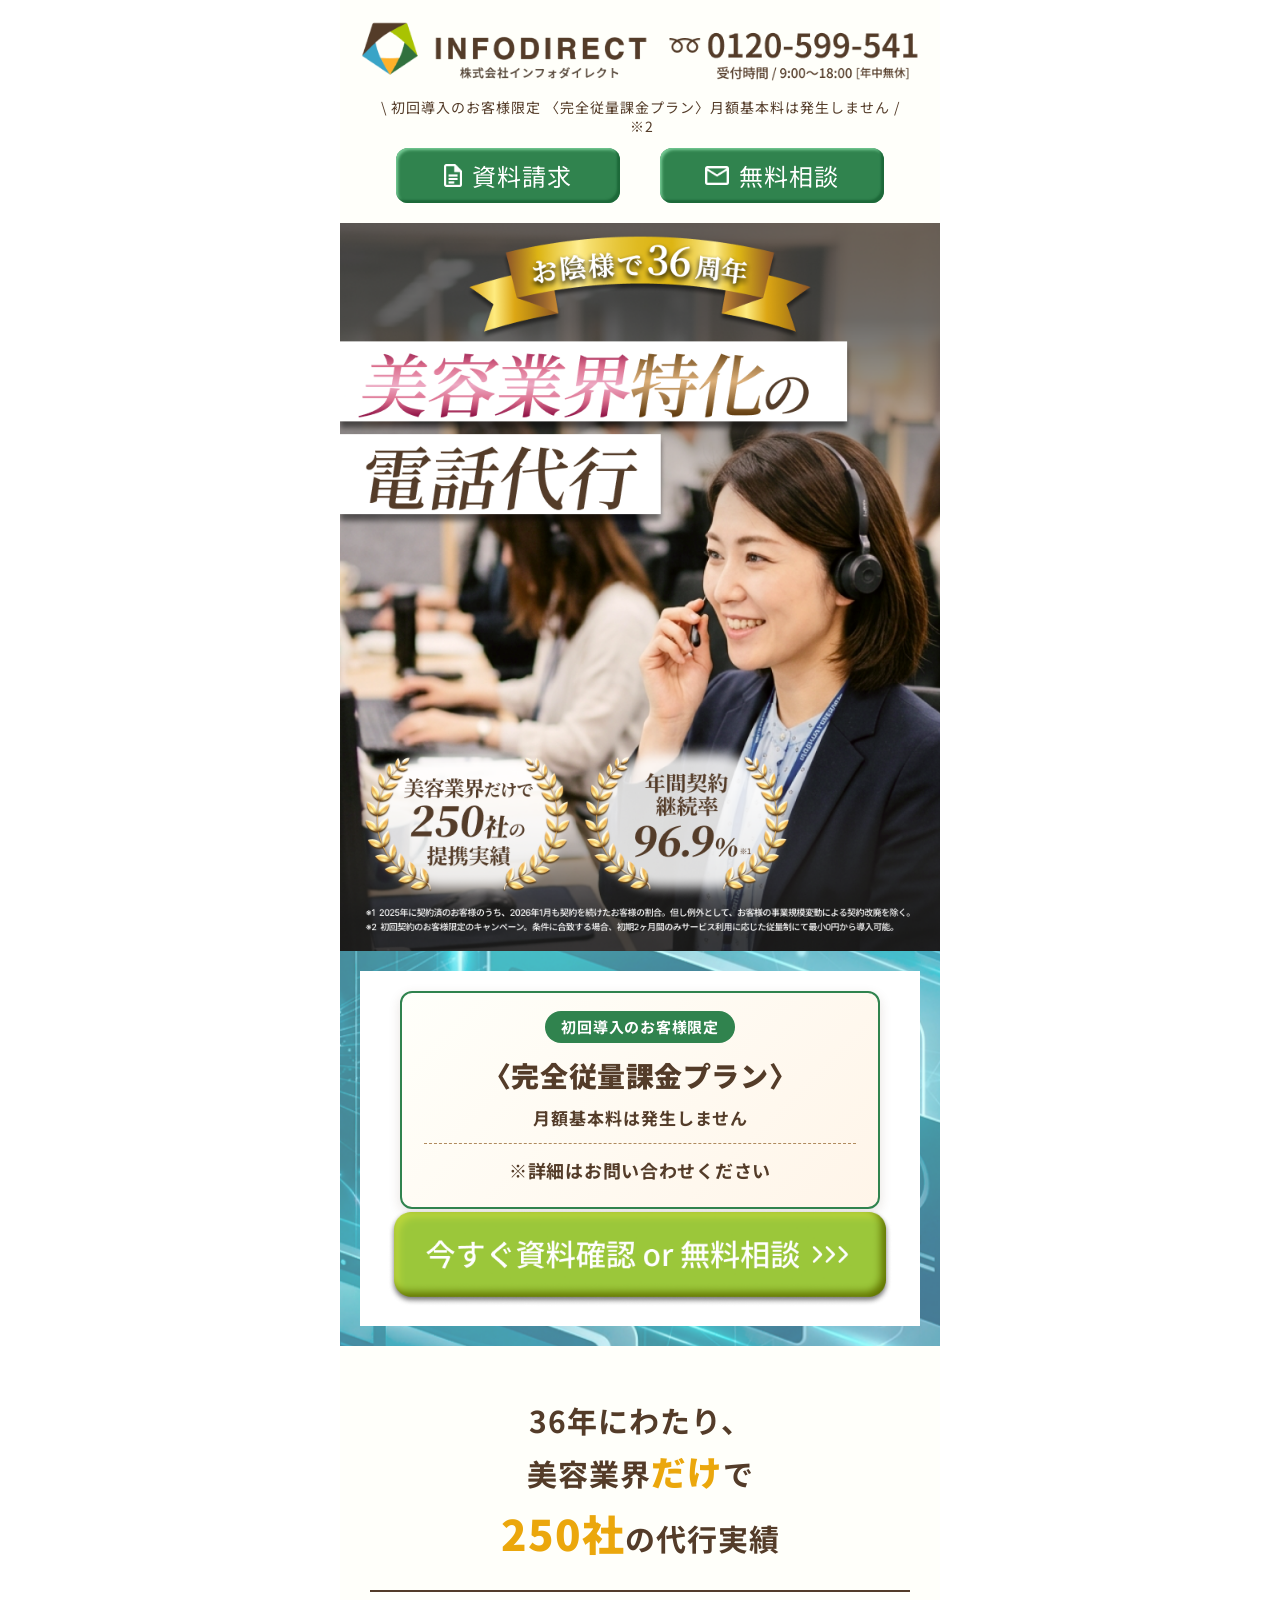
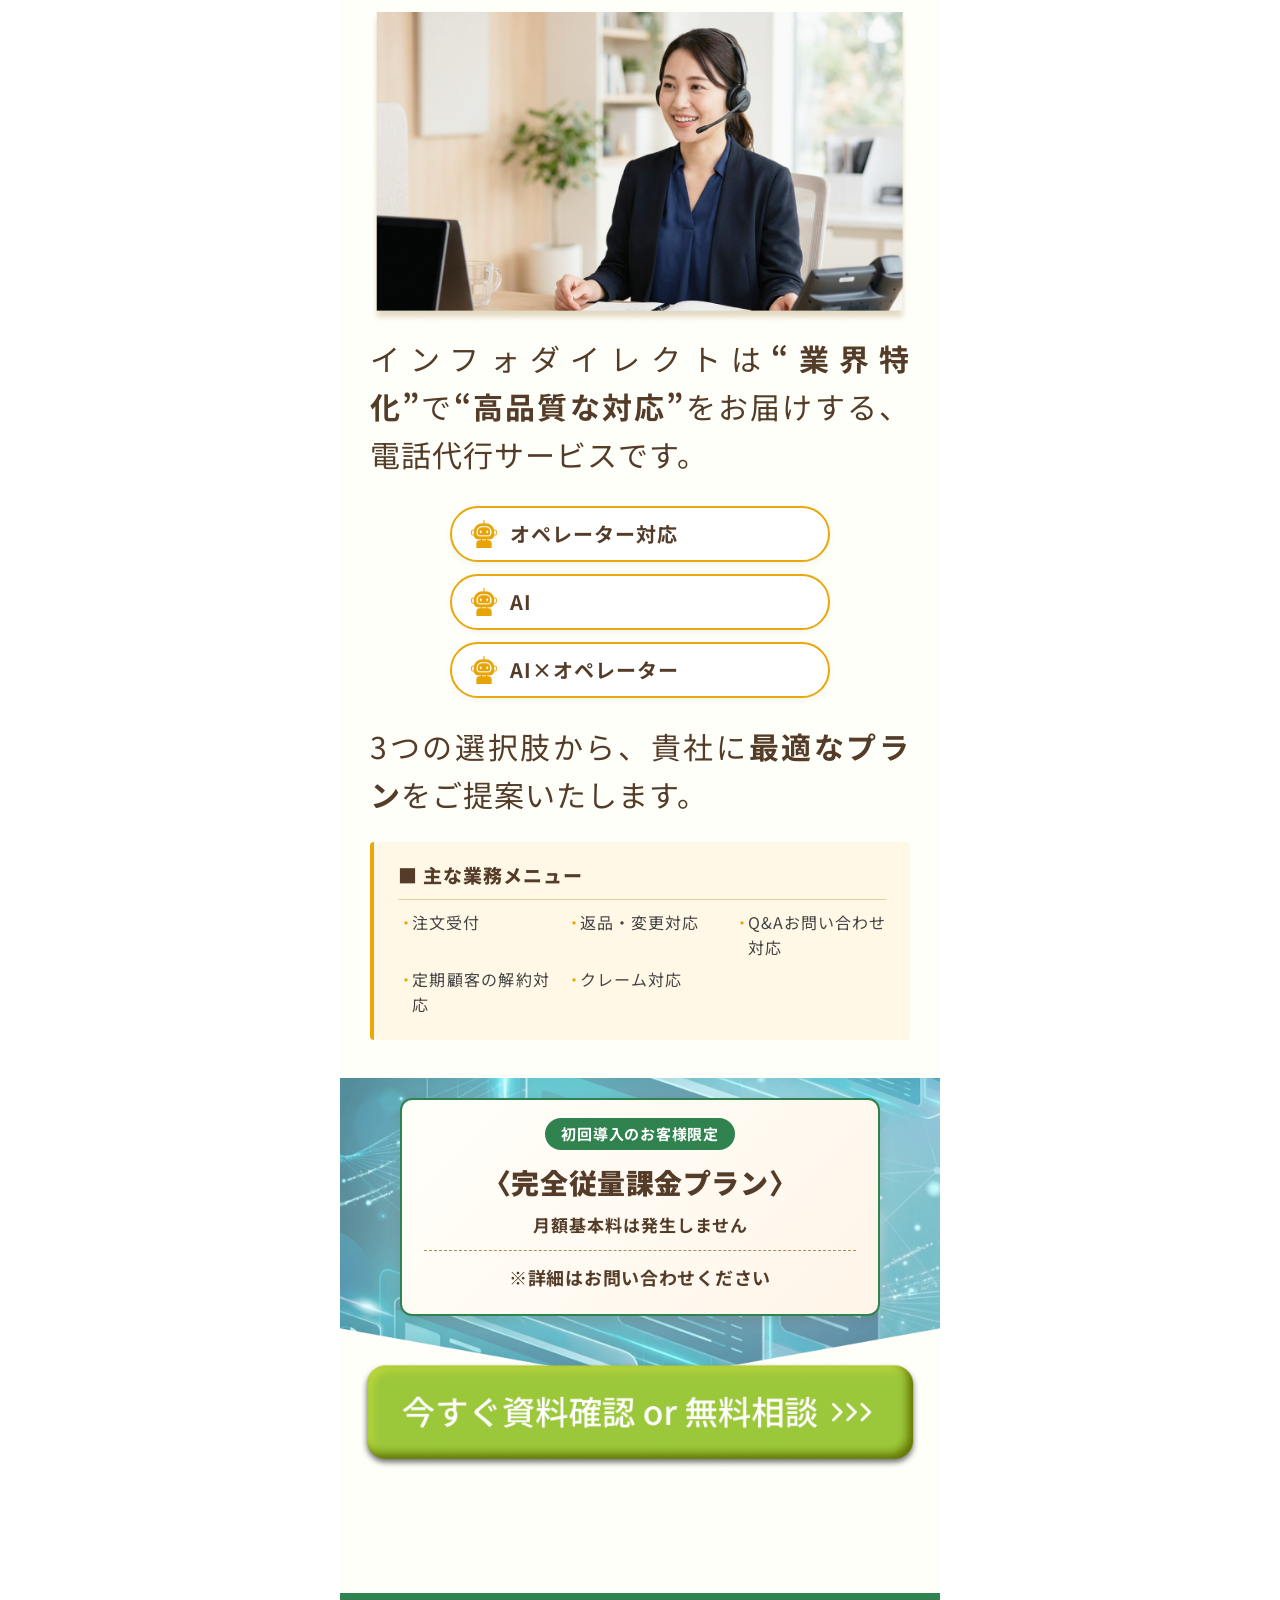
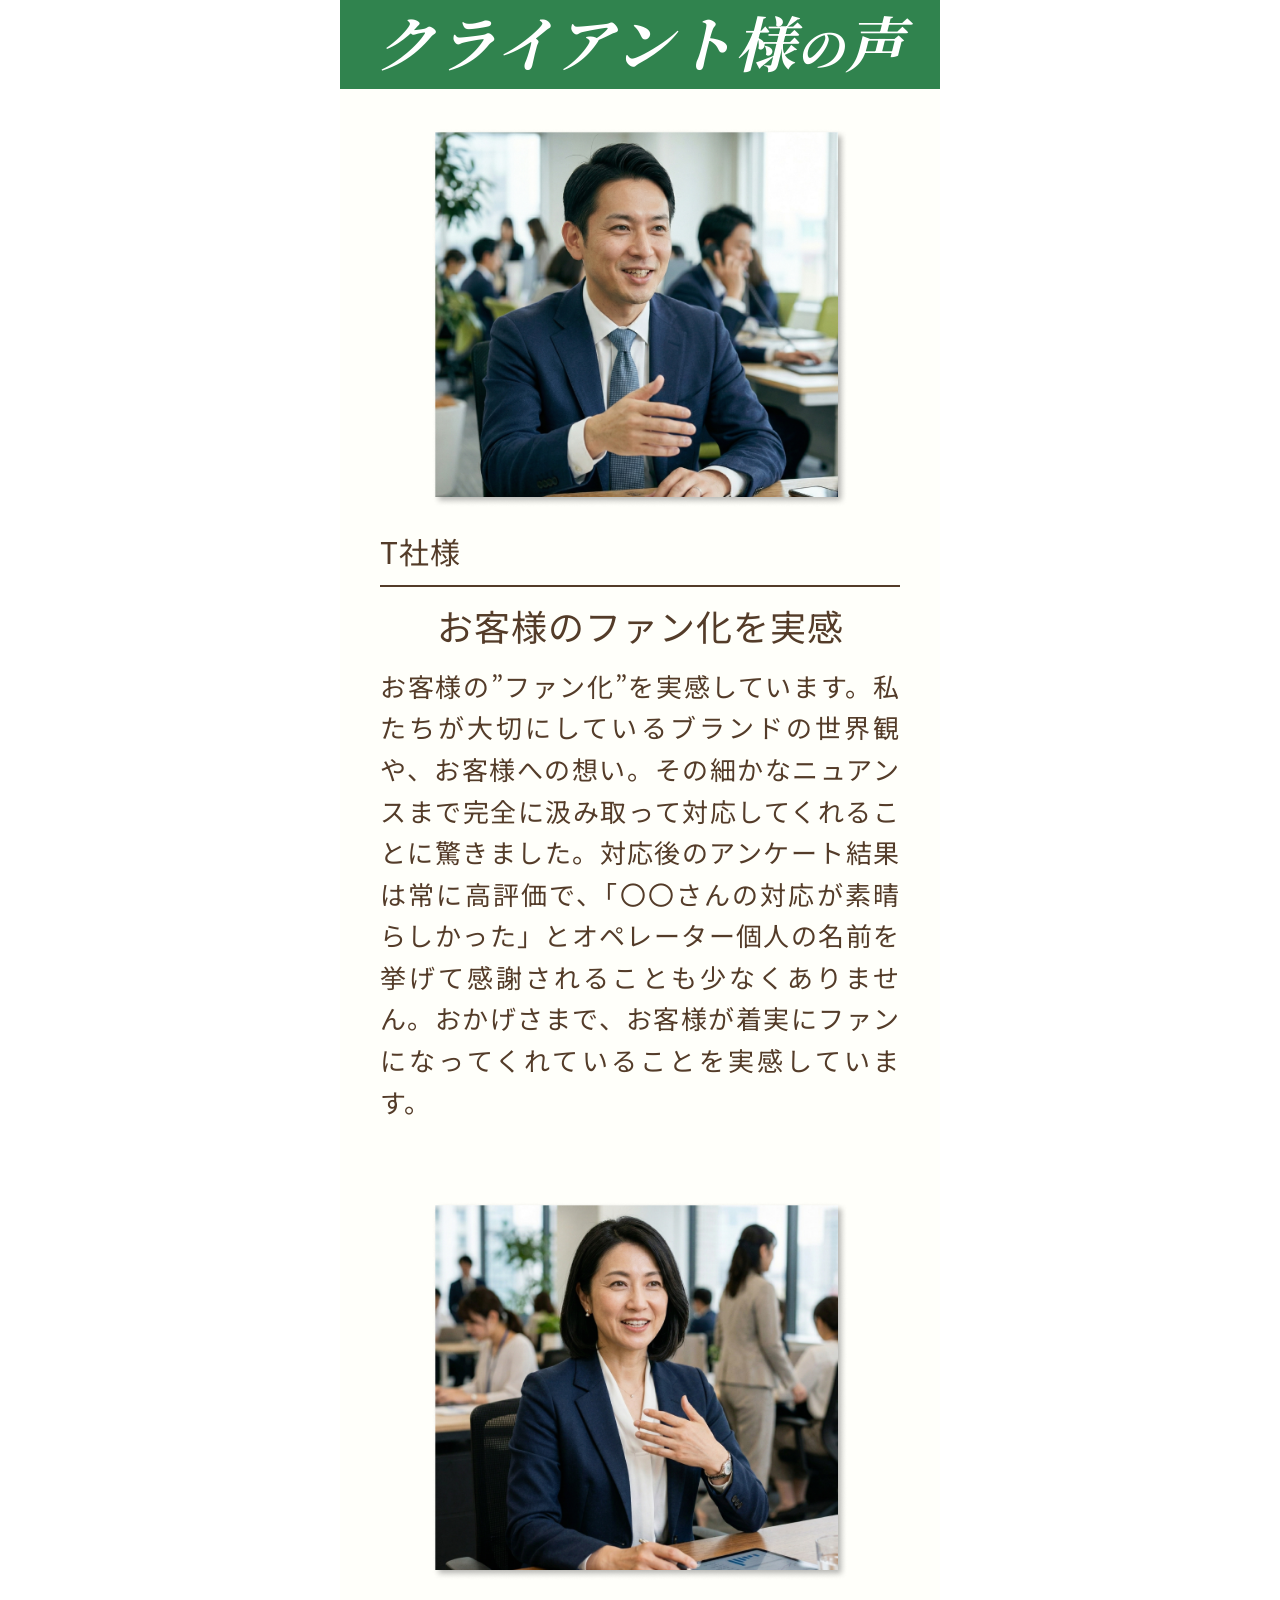
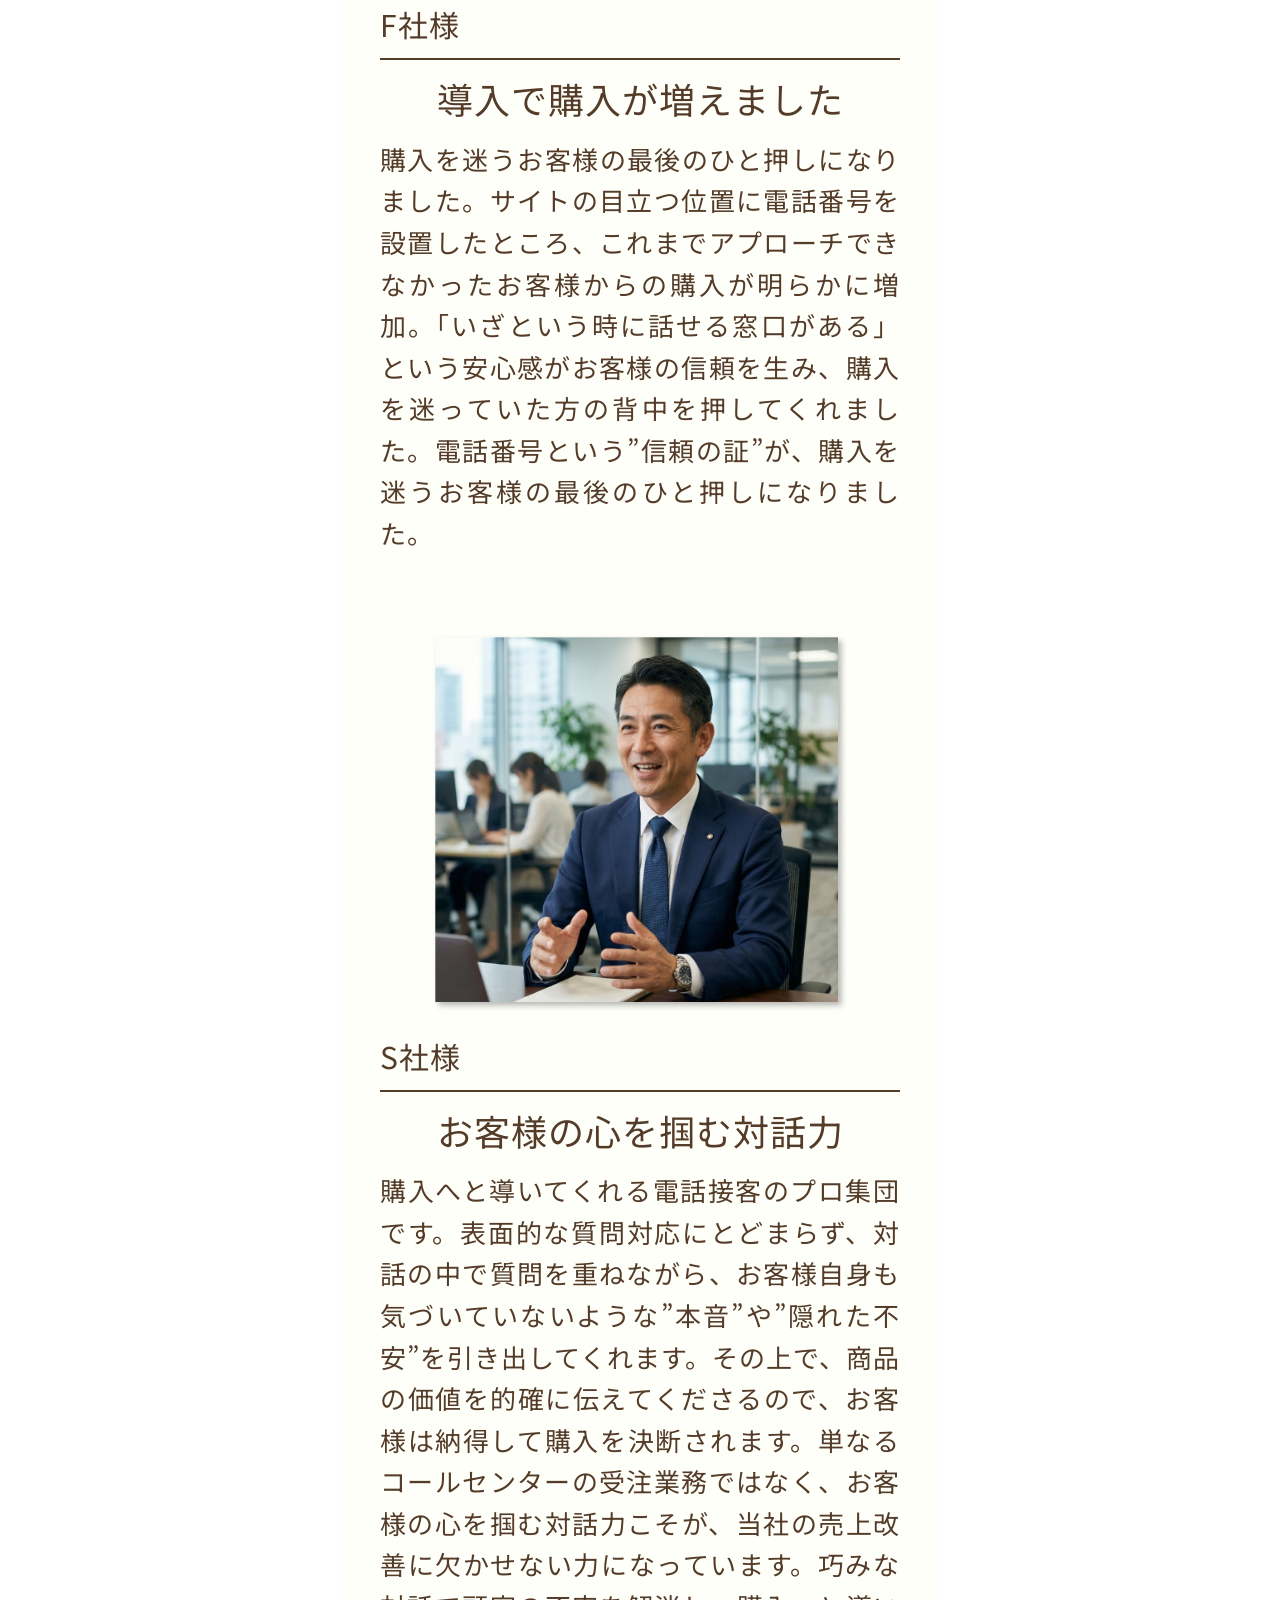
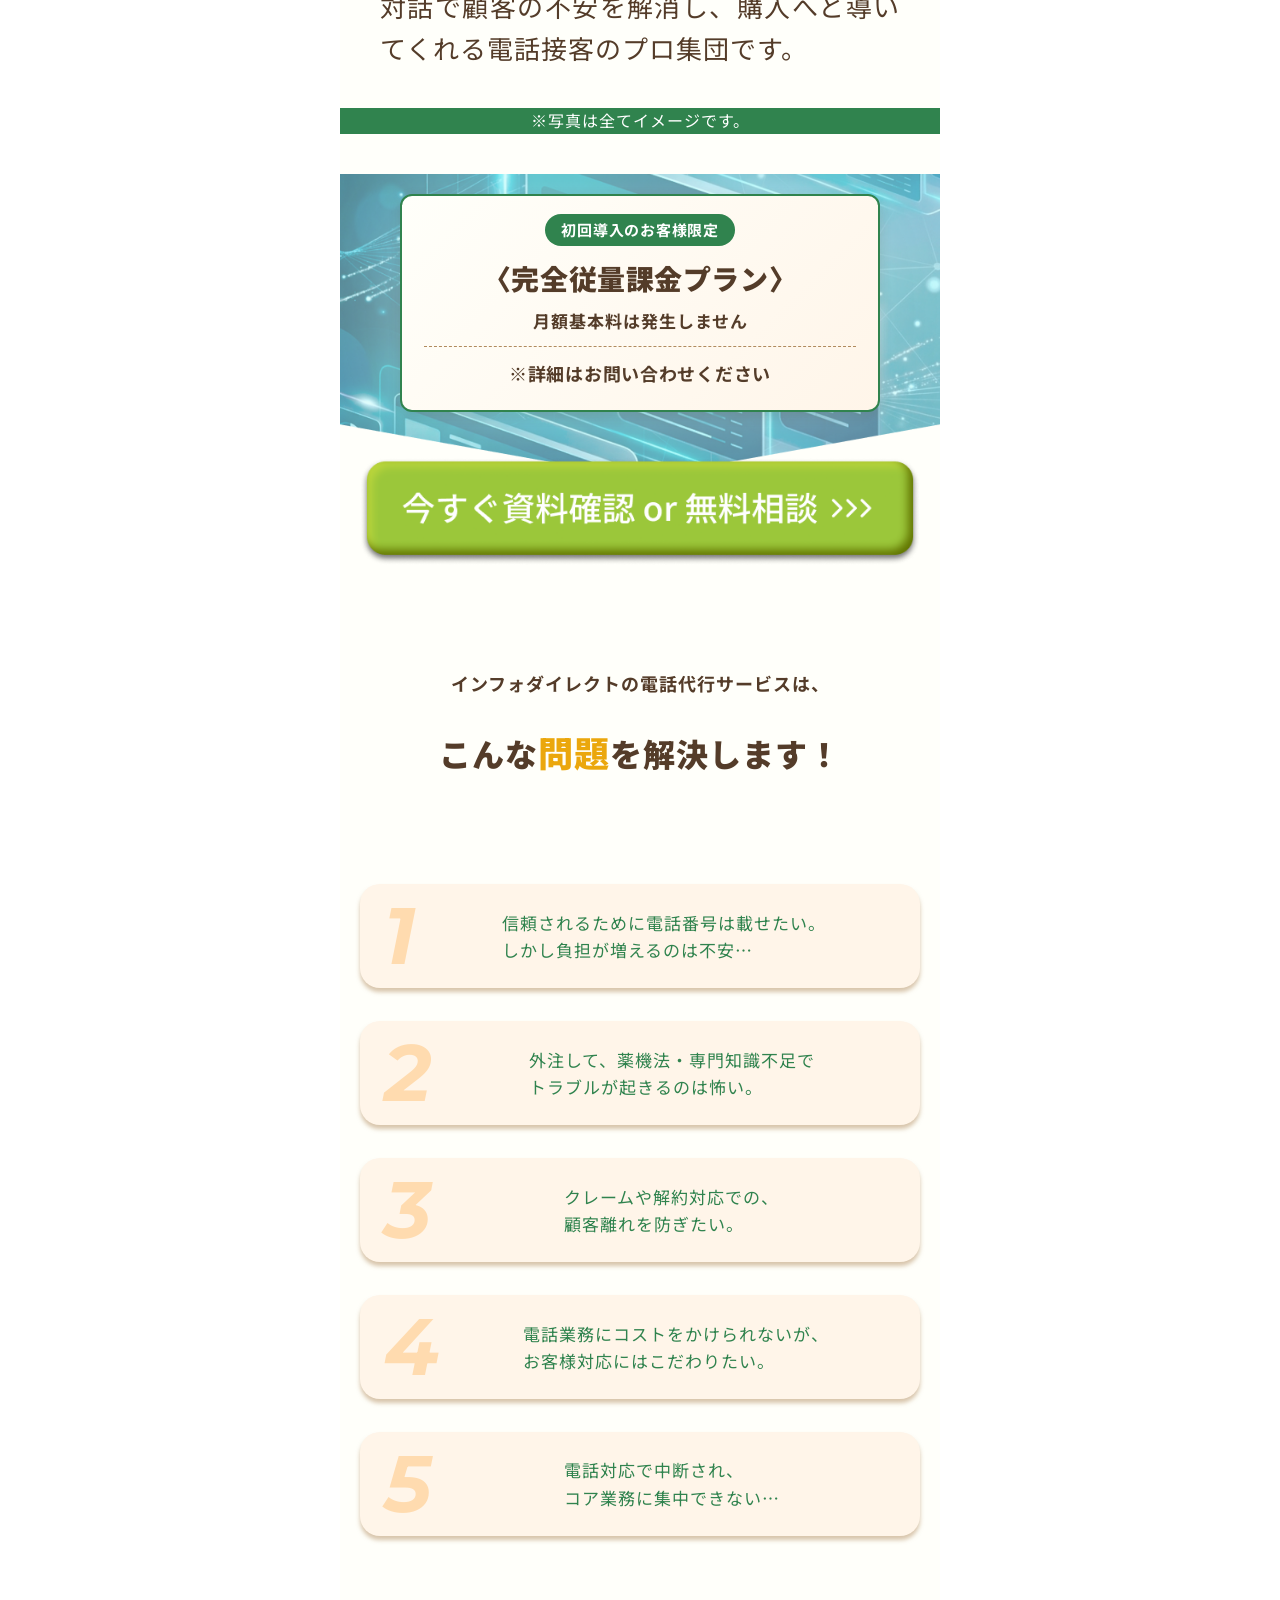
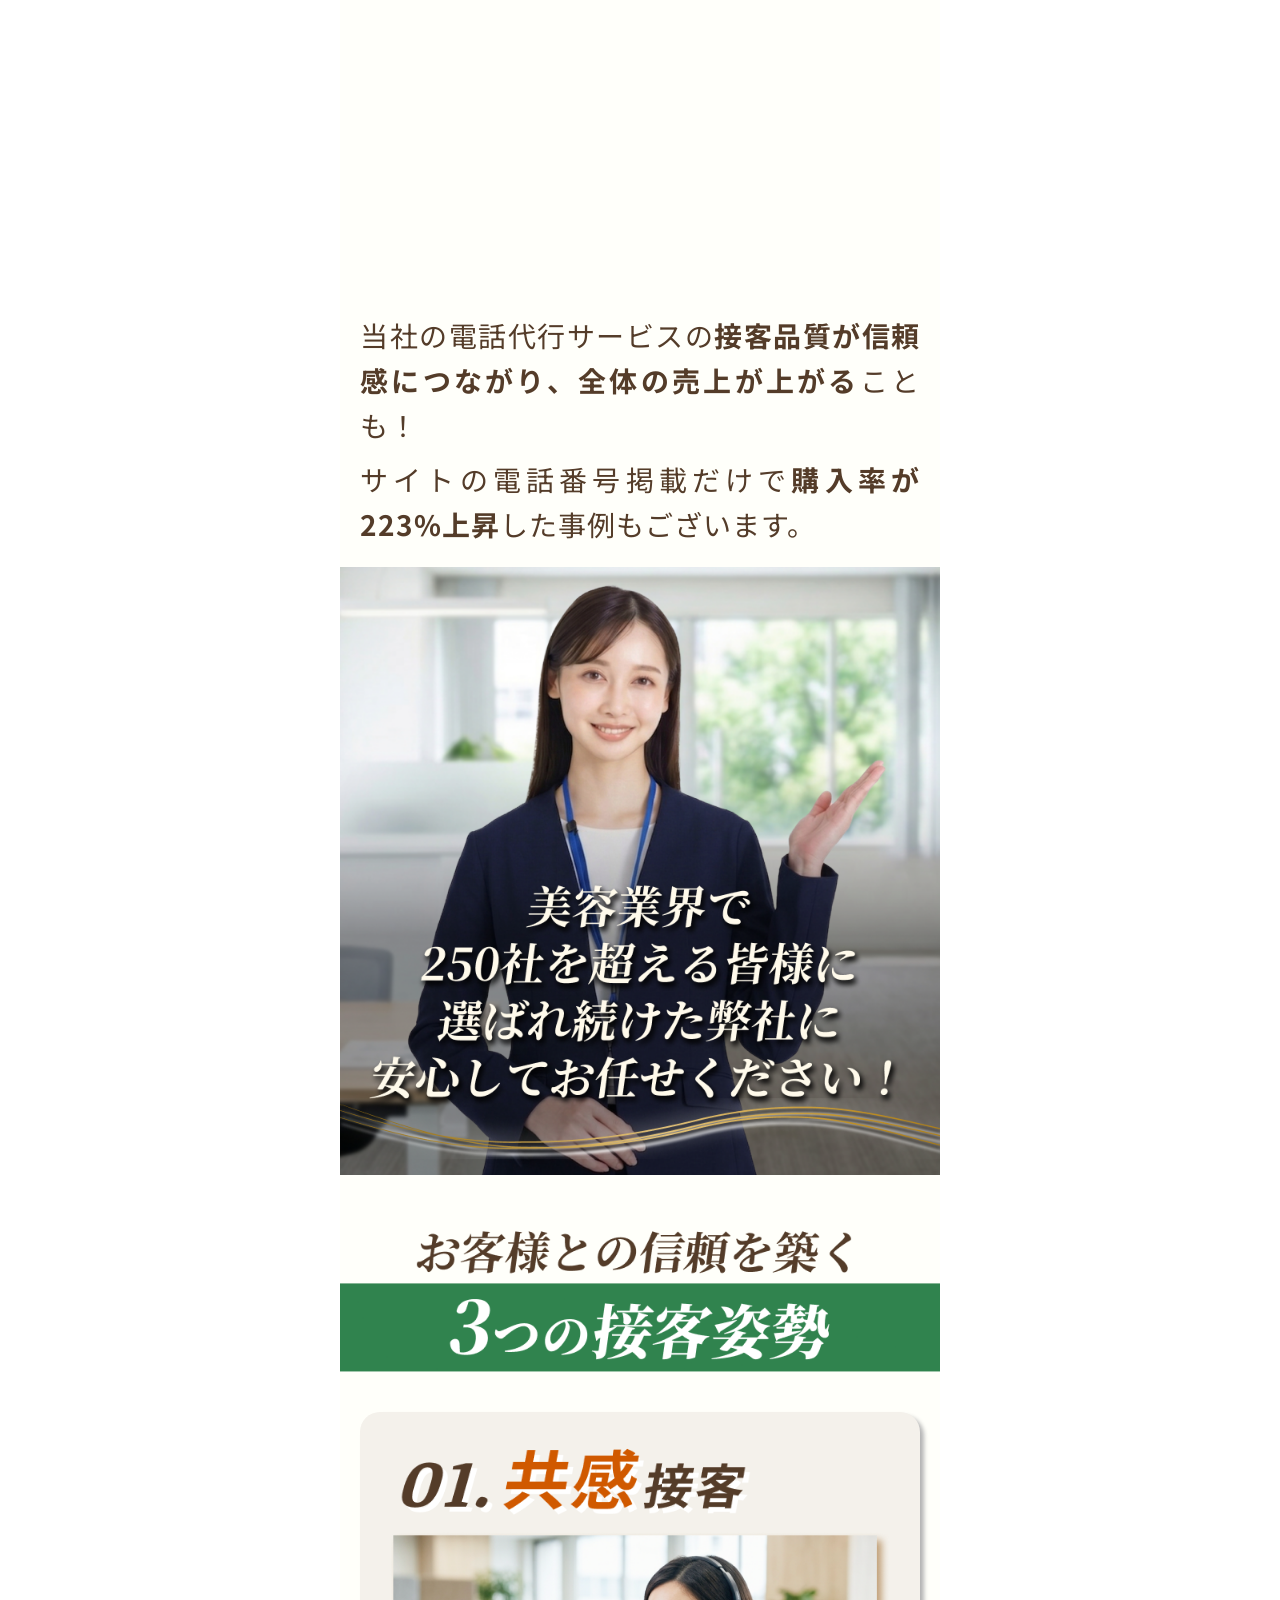
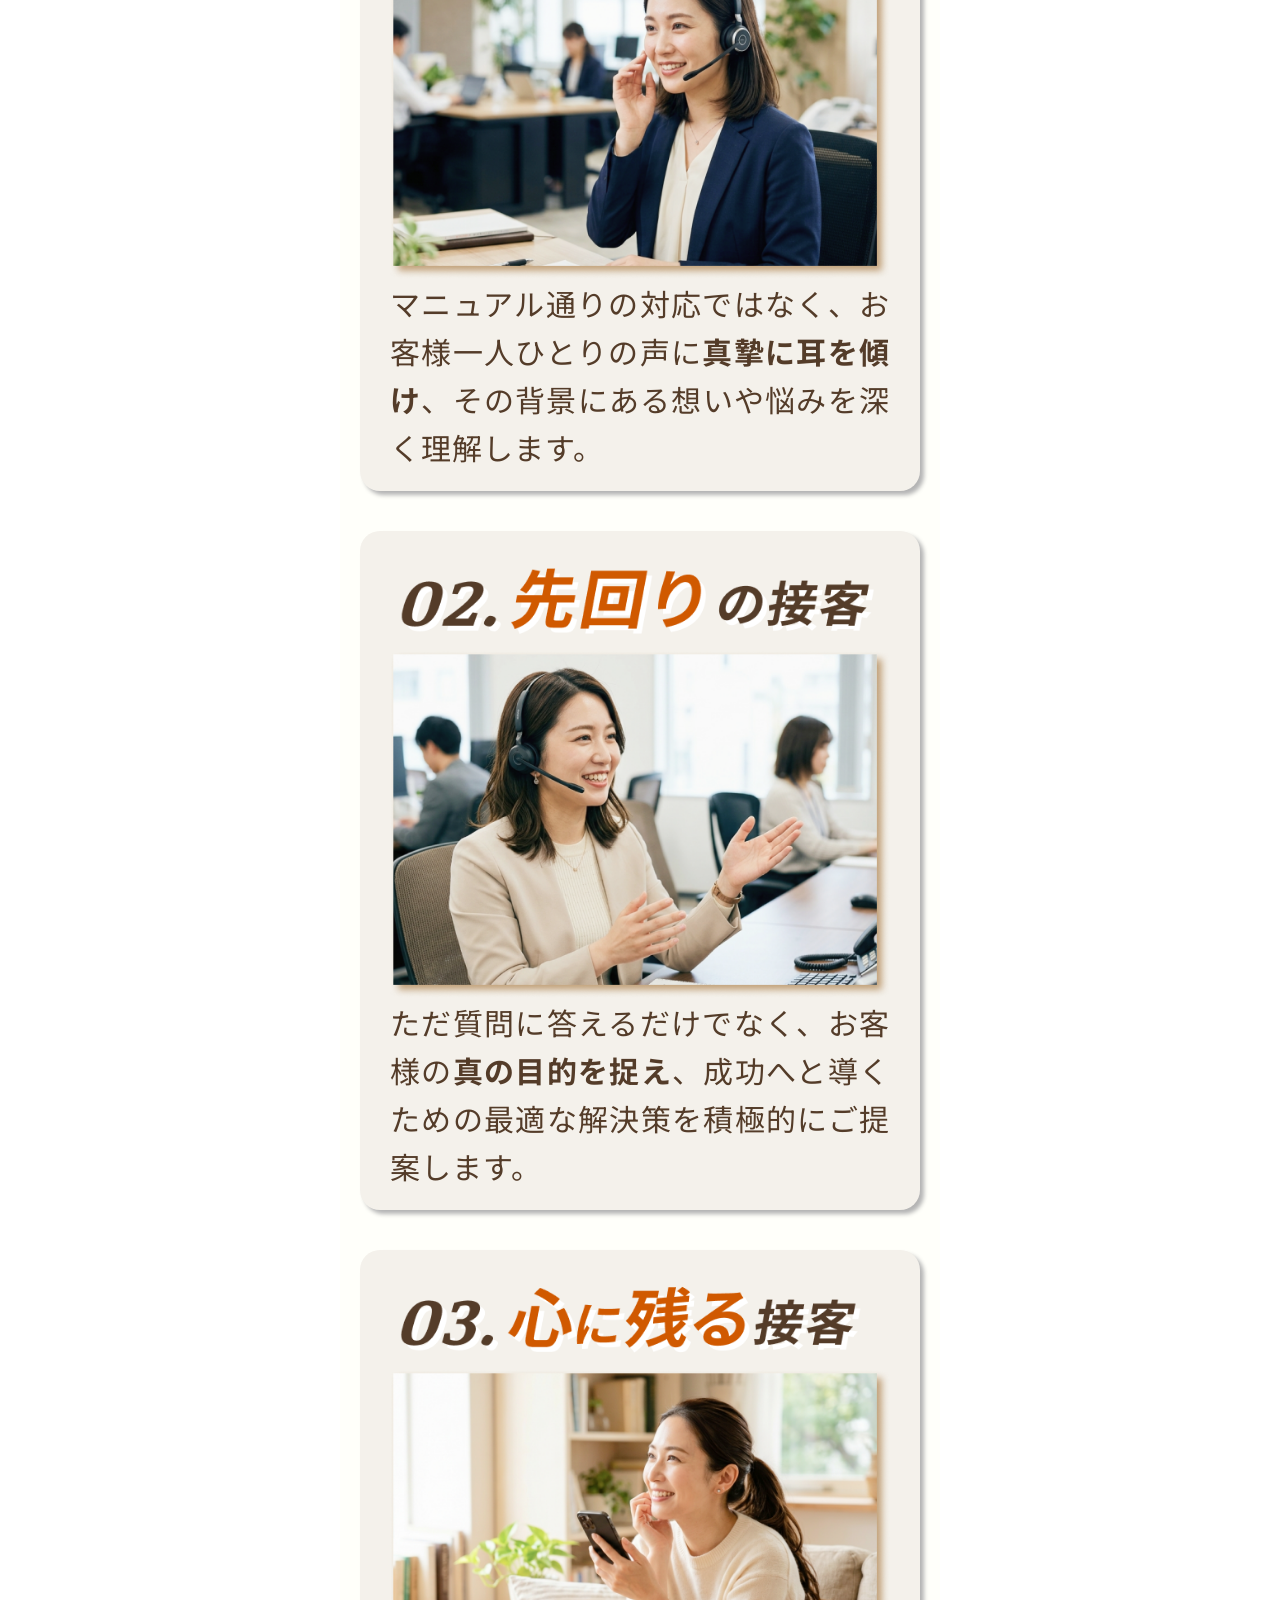
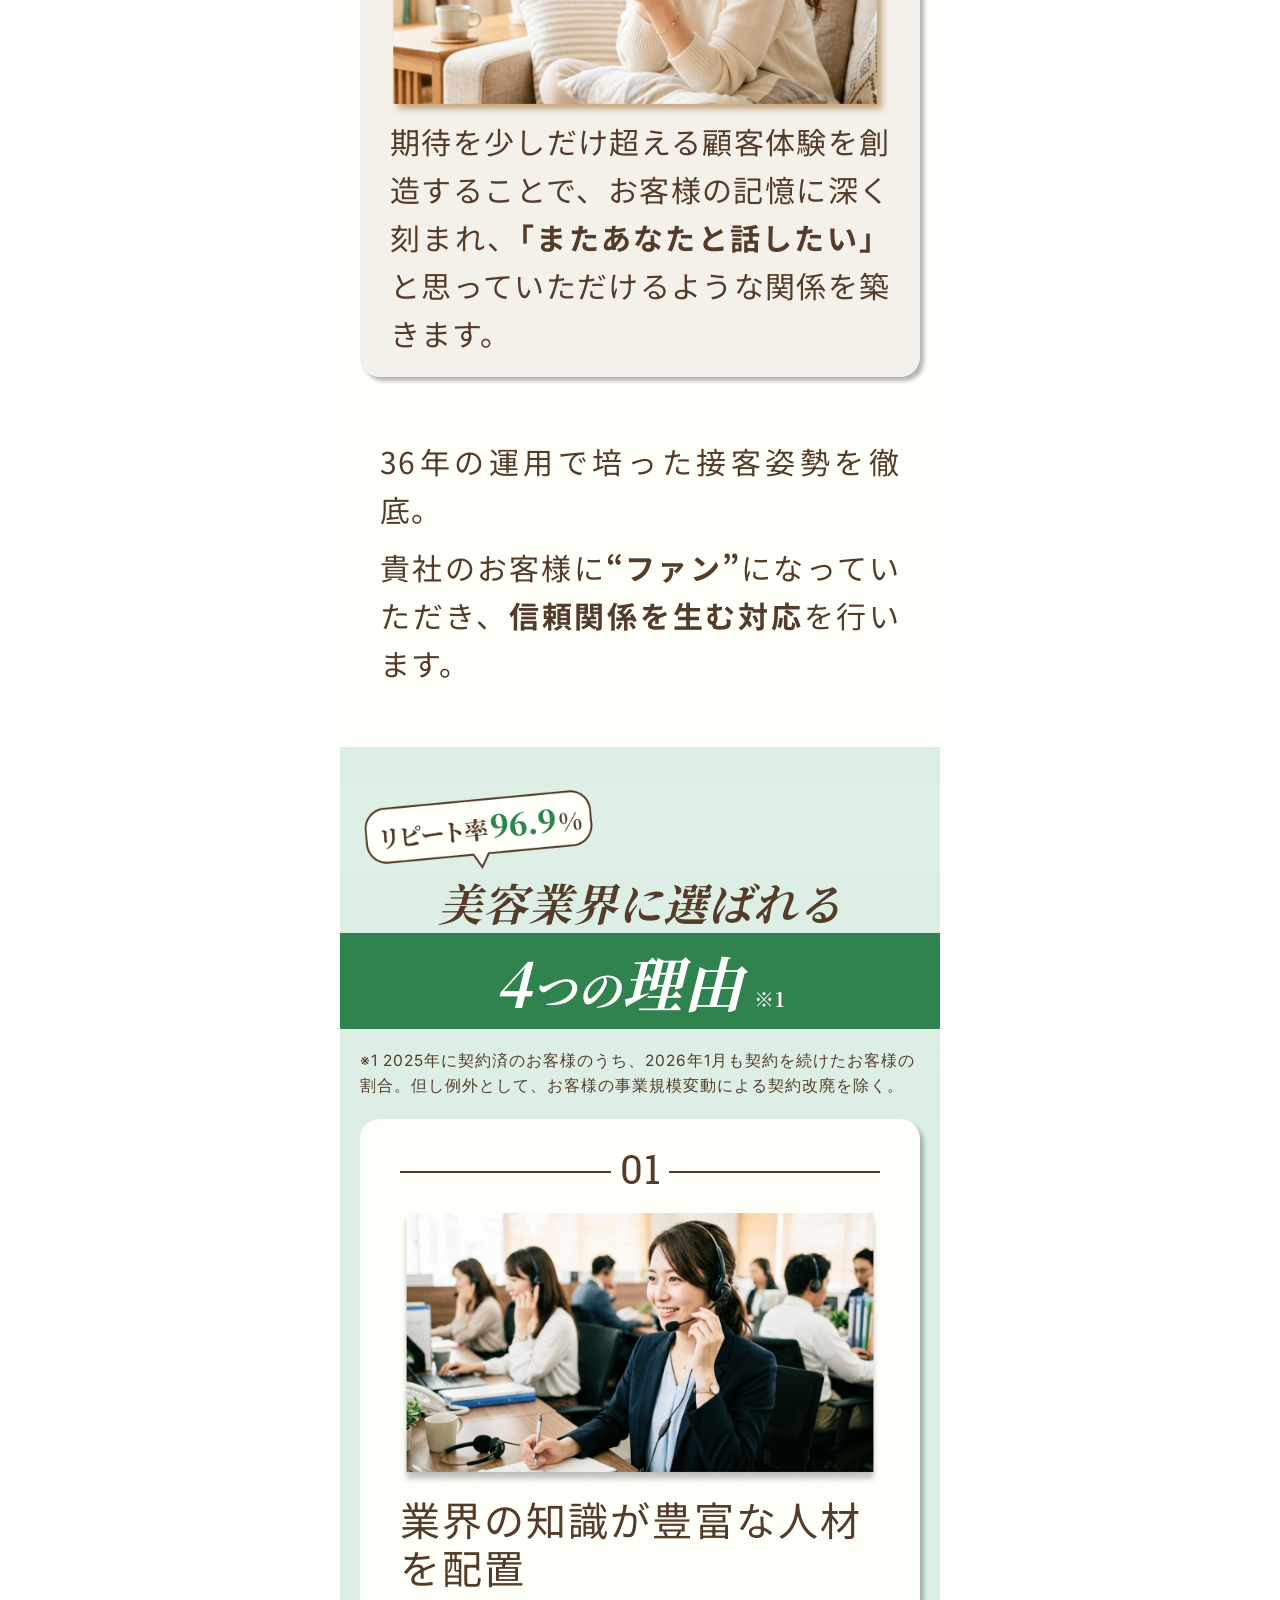
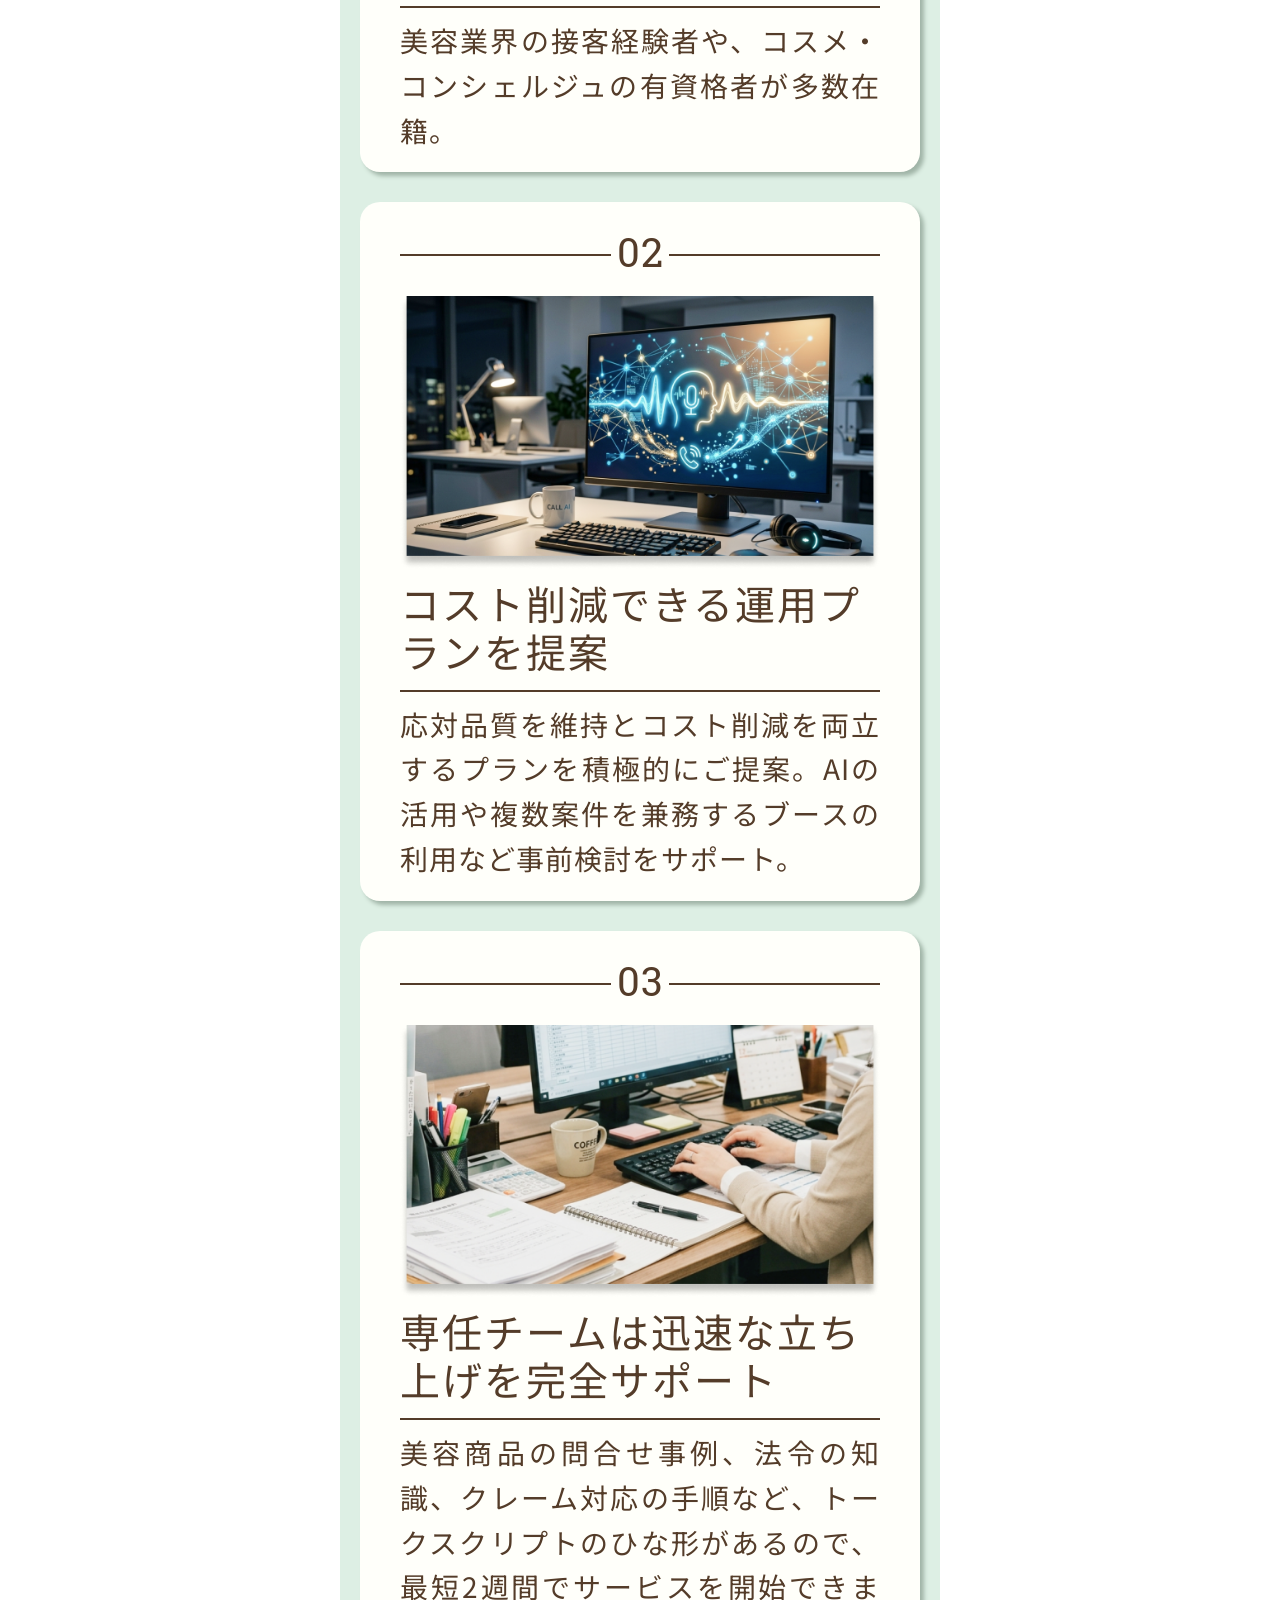
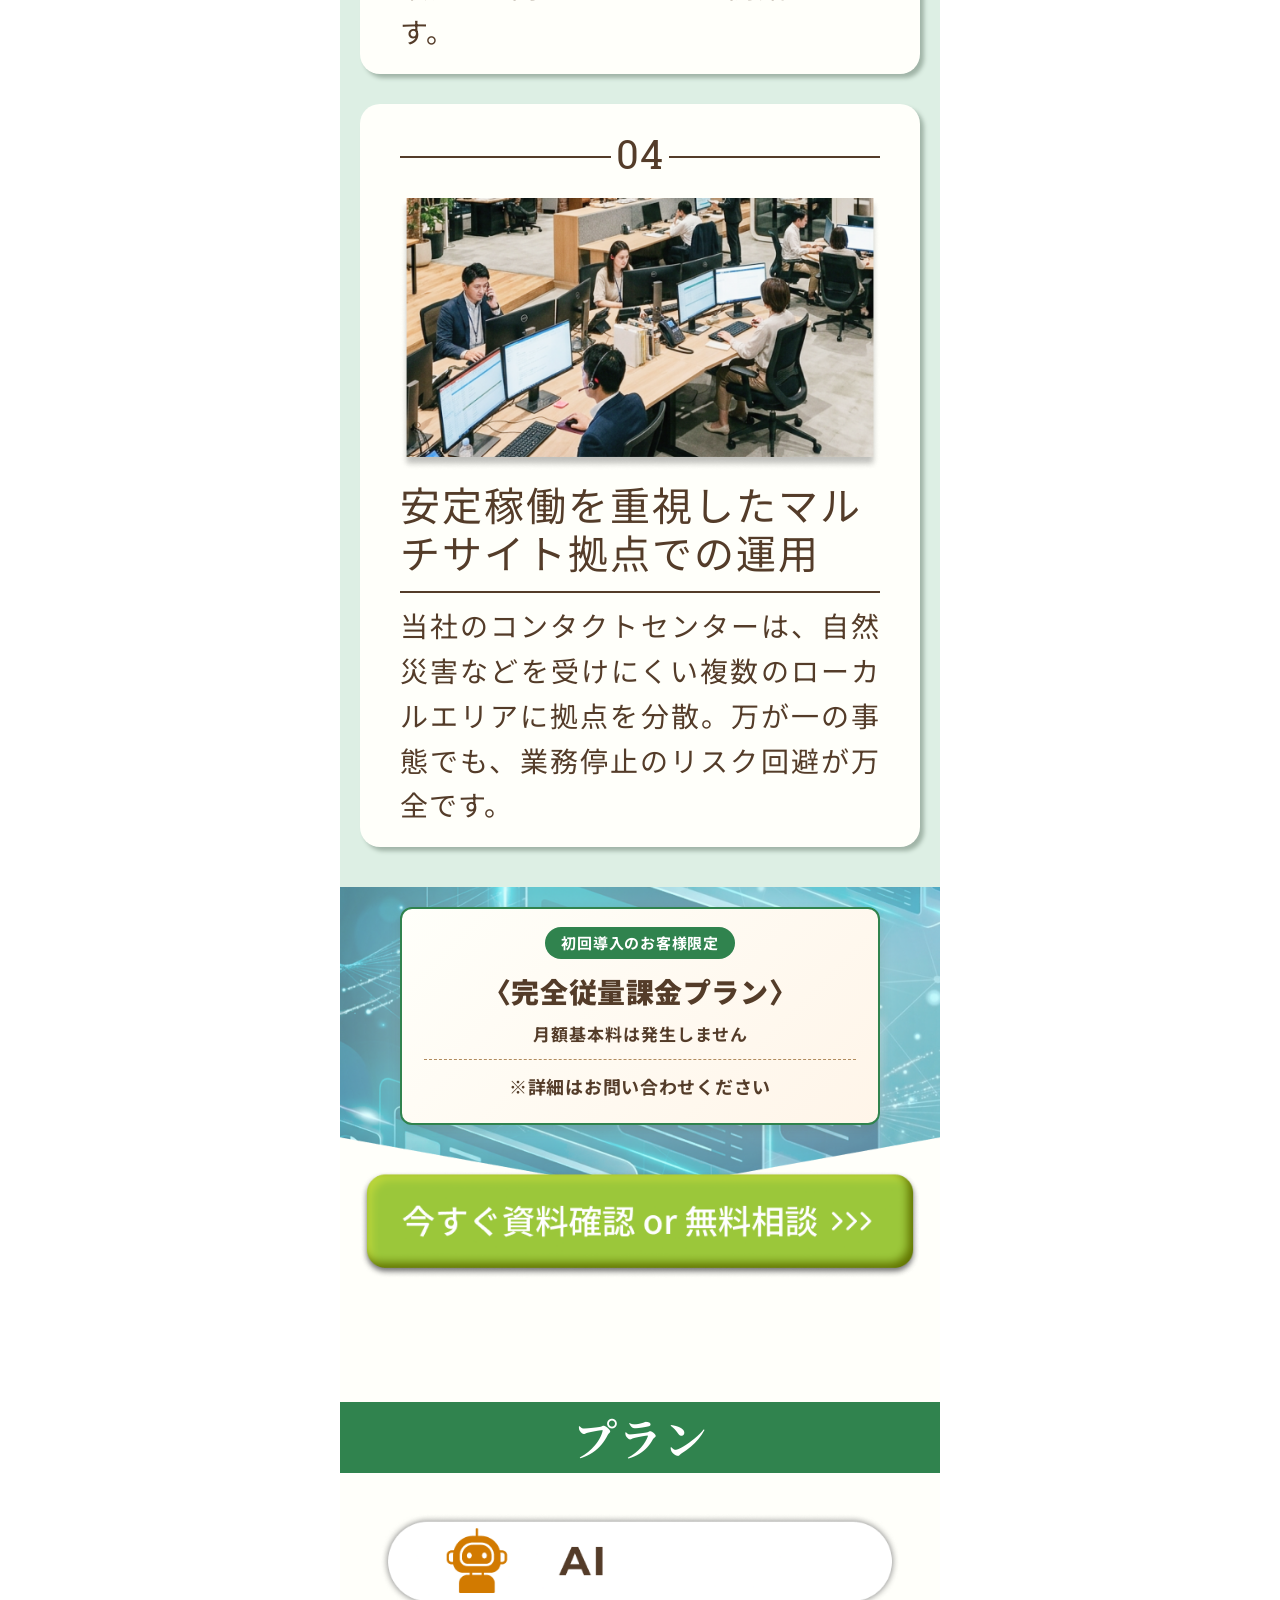
==== commit 612456f3: "Style: campaign-detail を大きく+"※"プレフィックス追加 - フォントサイズ clamp(12-14px) → clamp(15-18px) で視認性UP - font-wei" ====
--- a/index.html
+++ b/index.html
@@ -41,7 +41,7 @@
                     <div class="campaign-label">初回導入のお客様限定</div>
                     <div class="campaign-title">〈完全従量課金プラン〉</div>
                     <div class="campaign-sub">月額基本料は発生しません</div>
-                    <div class="campaign-detail">詳細はお問い合わせください</div>
+                    <div class="campaign-detail">※詳細はお問い合わせください</div>
                 </div>
                 <a class="btn" href="#document"><img src="img/cta_1_btn.png" alt="今すぐ資料確認or無料相談"></a>
             </div>
@@ -83,7 +83,7 @@
                     <div class="campaign-label">初回導入のお客様限定</div>
                     <div class="campaign-title">〈完全従量課金プラン〉</div>
                     <div class="campaign-sub">月額基本料は発生しません</div>
-                    <div class="campaign-detail">詳細はお問い合わせください</div>
+                    <div class="campaign-detail">※詳細はお問い合わせください</div>
                 </div>
                 <div class="cta-button">
                     <a href="#contact"><img src="img/cta_2_btn.png" alt="今すぐ資料確認or無料相談"></a>
@@ -138,7 +138,7 @@
                     <div class="campaign-label">初回導入のお客様限定</div>
                     <div class="campaign-title">〈完全従量課金プラン〉</div>
                     <div class="campaign-sub">月額基本料は発生しません</div>
-                    <div class="campaign-detail">詳細はお問い合わせください</div>
+                    <div class="campaign-detail">※詳細はお問い合わせください</div>
                 </div>
                 <div class="cta-button">
                     <a href="#contact"><img src="img/cta_2_btn.png" alt="今すぐ資料確認or無料相談"></a>
@@ -320,7 +320,7 @@
                     <div class="campaign-label">初回導入のお客様限定</div>
                     <div class="campaign-title">〈完全従量課金プラン〉</div>
                     <div class="campaign-sub">月額基本料は発生しません</div>
-                    <div class="campaign-detail">詳細はお問い合わせください</div>
+                    <div class="campaign-detail">※詳細はお問い合わせください</div>
                 </div>
                 <div class="cta-button">
                     <a href="#contact"><img src="img/cta_2_btn.png" alt="今すぐ資料確認or無料相談"></a>
@@ -370,7 +370,7 @@
                     <div class="campaign-label">初回導入のお客様限定</div>
                     <div class="campaign-title">〈完全従量課金プラン〉</div>
                     <div class="campaign-sub">月額基本料は発生しません</div>
-                    <div class="campaign-detail">詳細はお問い合わせください</div>
+                    <div class="campaign-detail">※詳細はお問い合わせください</div>
                 </div>
                 <div class="cta-button">
                     <a href="#contact"><img src="img/cta_2_btn.png" alt="今すぐ資料確認or無料相談"></a>
--- a/style.css
+++ b/style.css
@@ -1200,10 +1200,11 @@
 .campaign-1 .container .inner .campaign-card .campaign-detail,
 .campaign-2 .container .inner .campaign-card .campaign-detail,
 .campaign-2 .container .inner .campaign-card-2 .campaign-detail {
-  margin-top: 10px;
-  padding-top: 10px;
+  margin-top: 12px;
+  padding-top: 12px;
   border-top: 1px dashed #B18B5E;
-  font-size: clamp(12px, 2.9vw, 14px);
+  font-weight: 700;
+  font-size: clamp(15px, 3.8vw, 18px);
   color: #543C29;
   letter-spacing: 0.04em;
 }
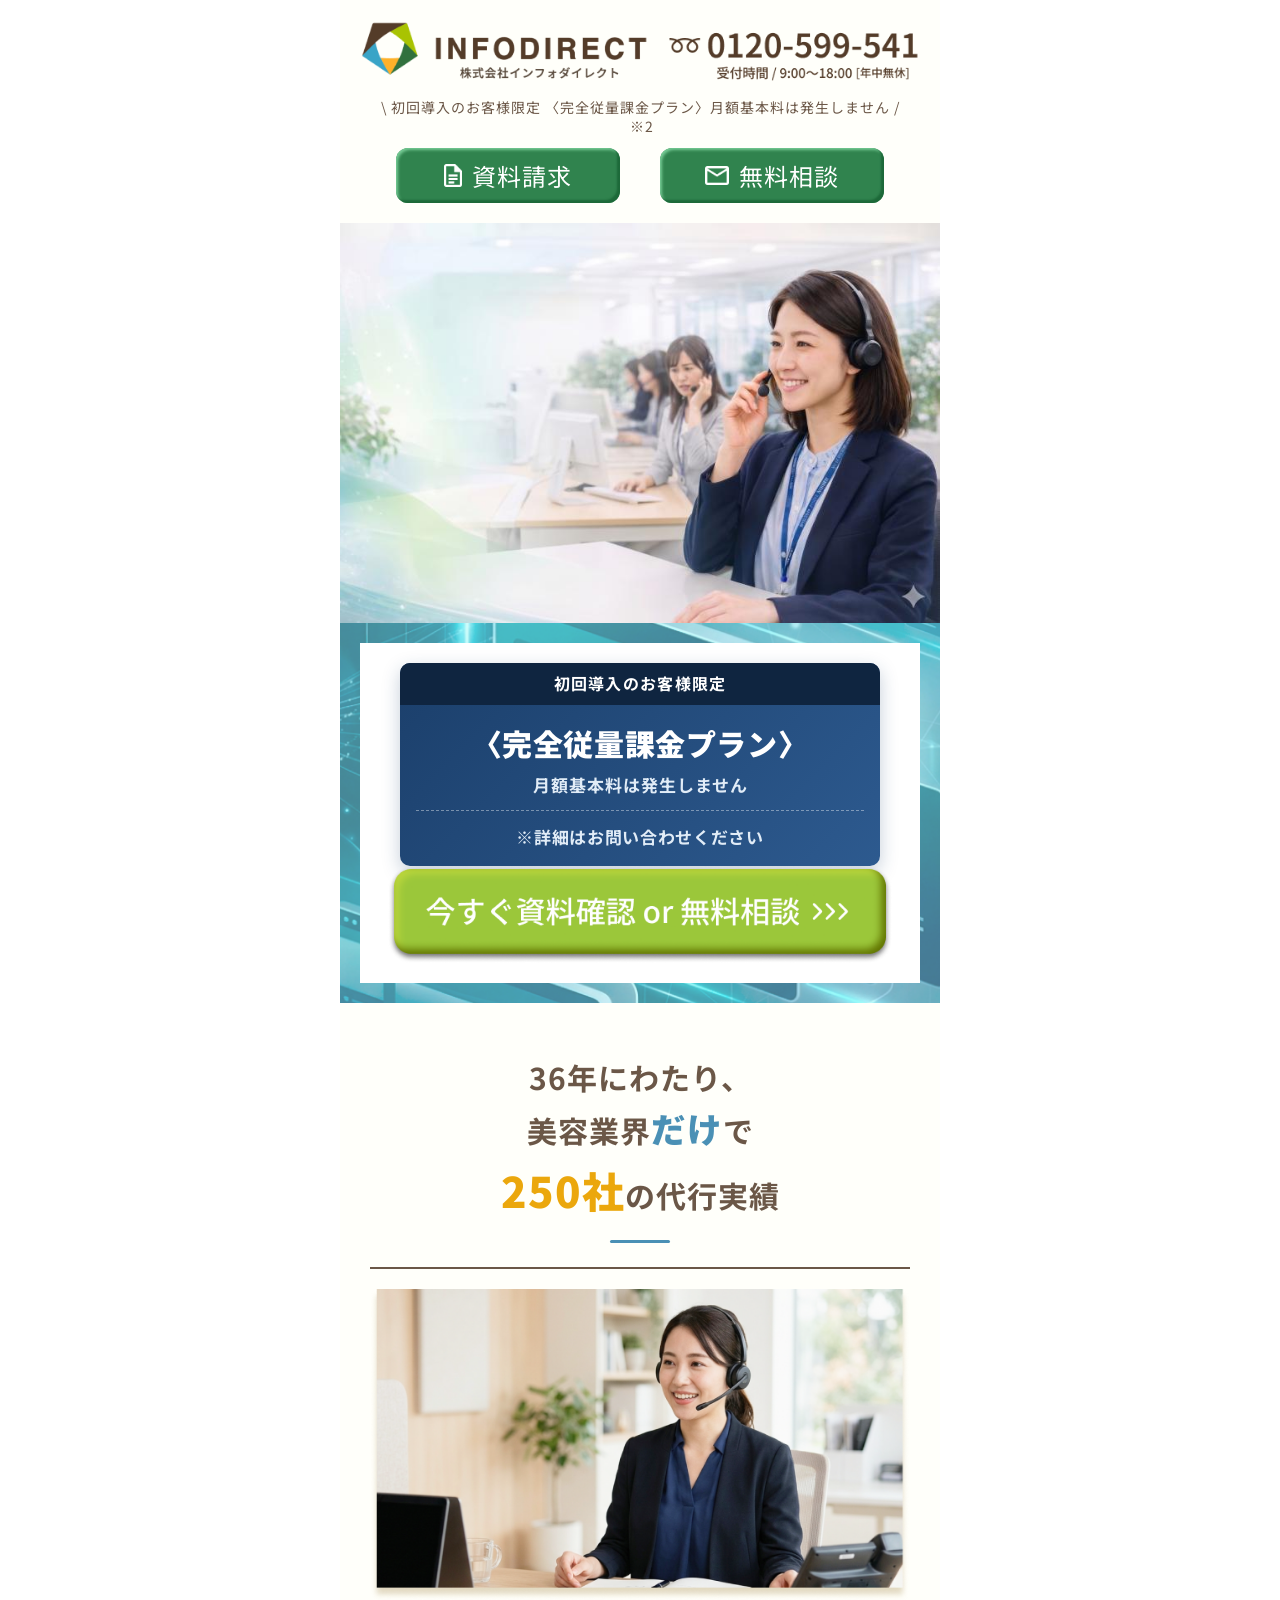
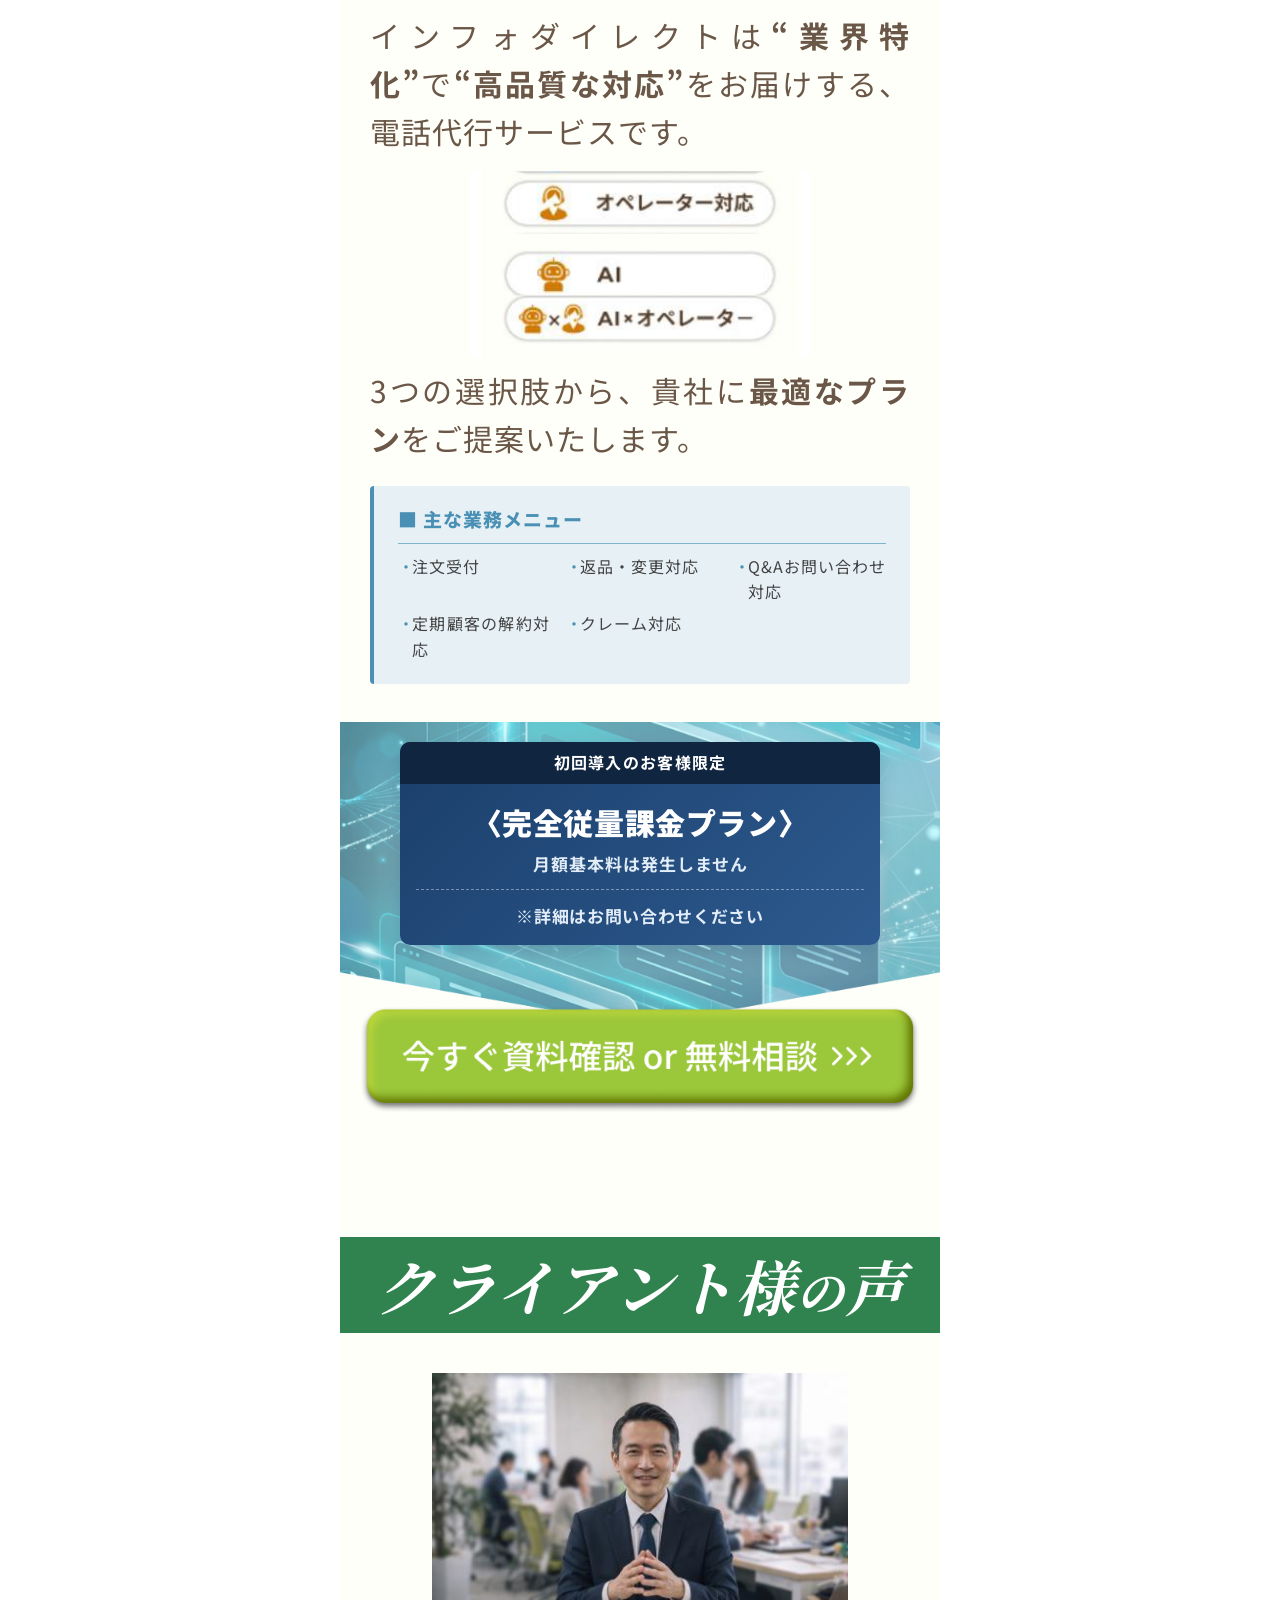
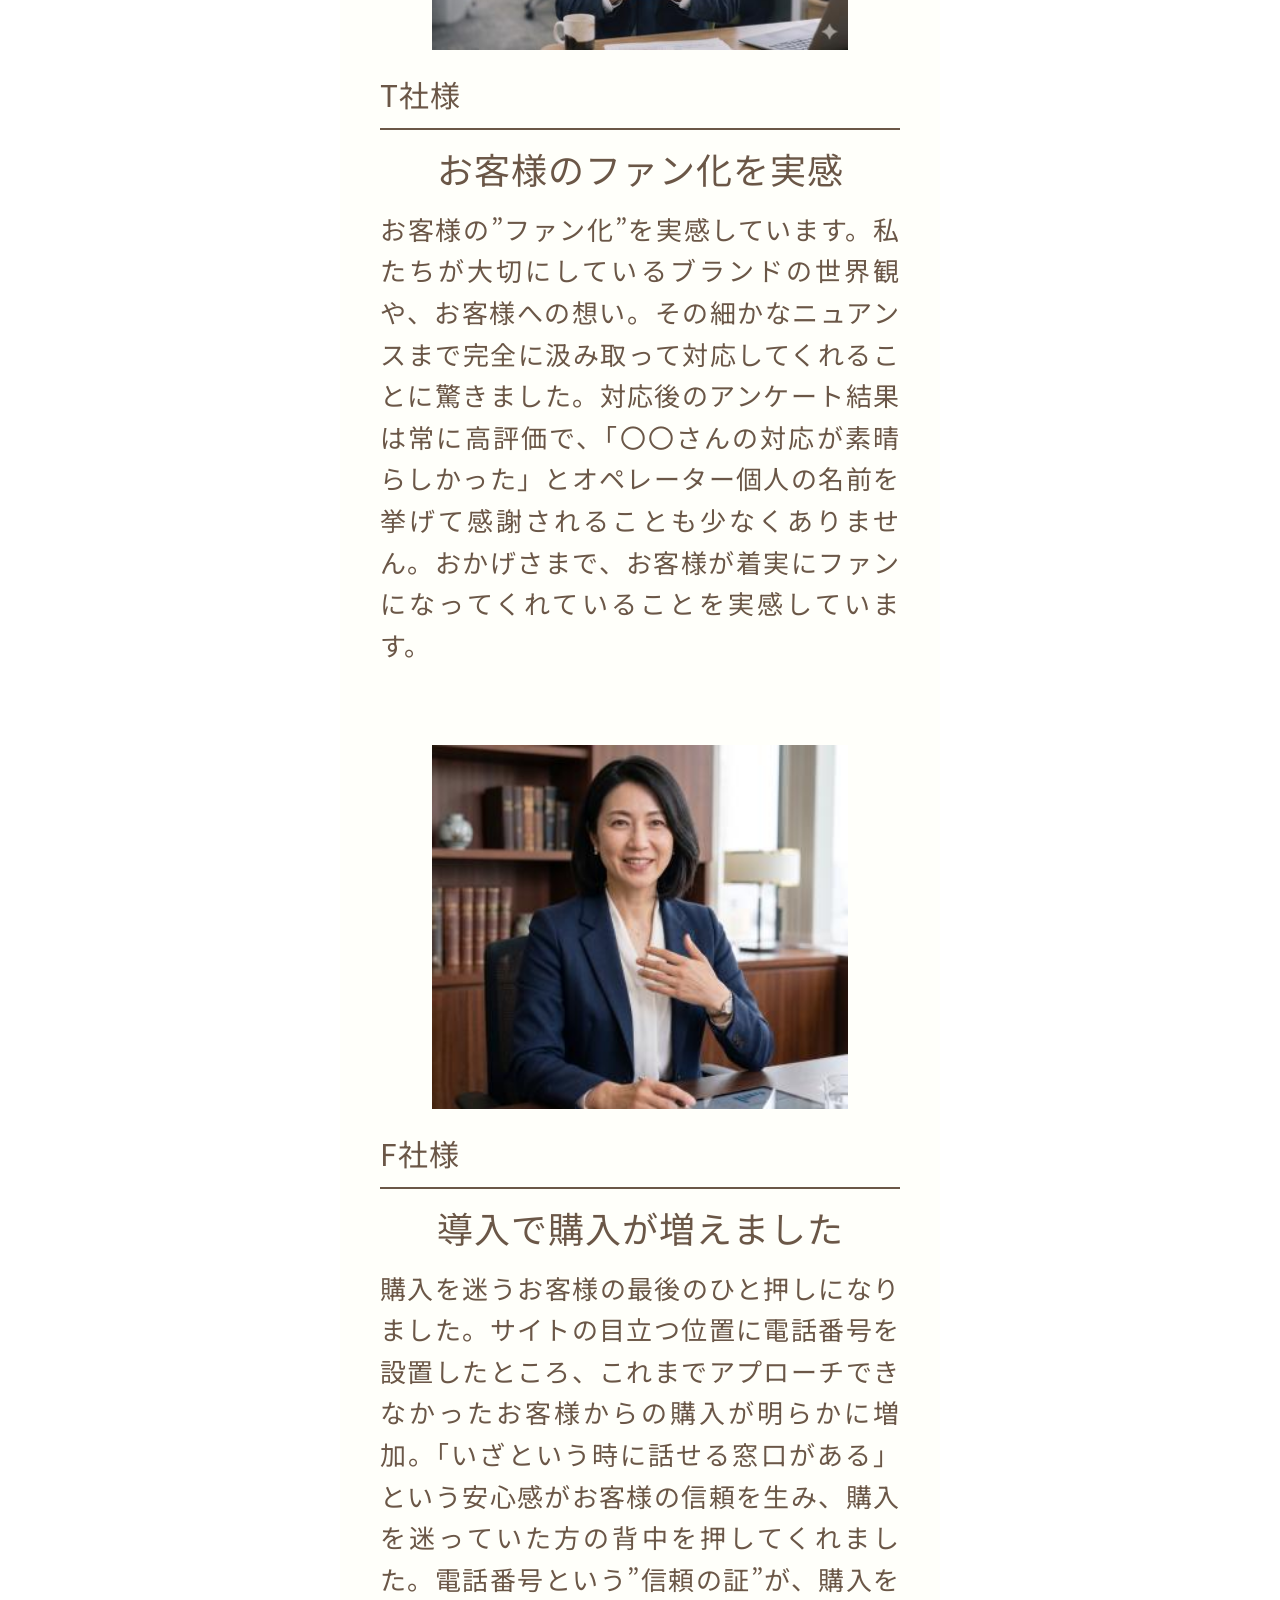
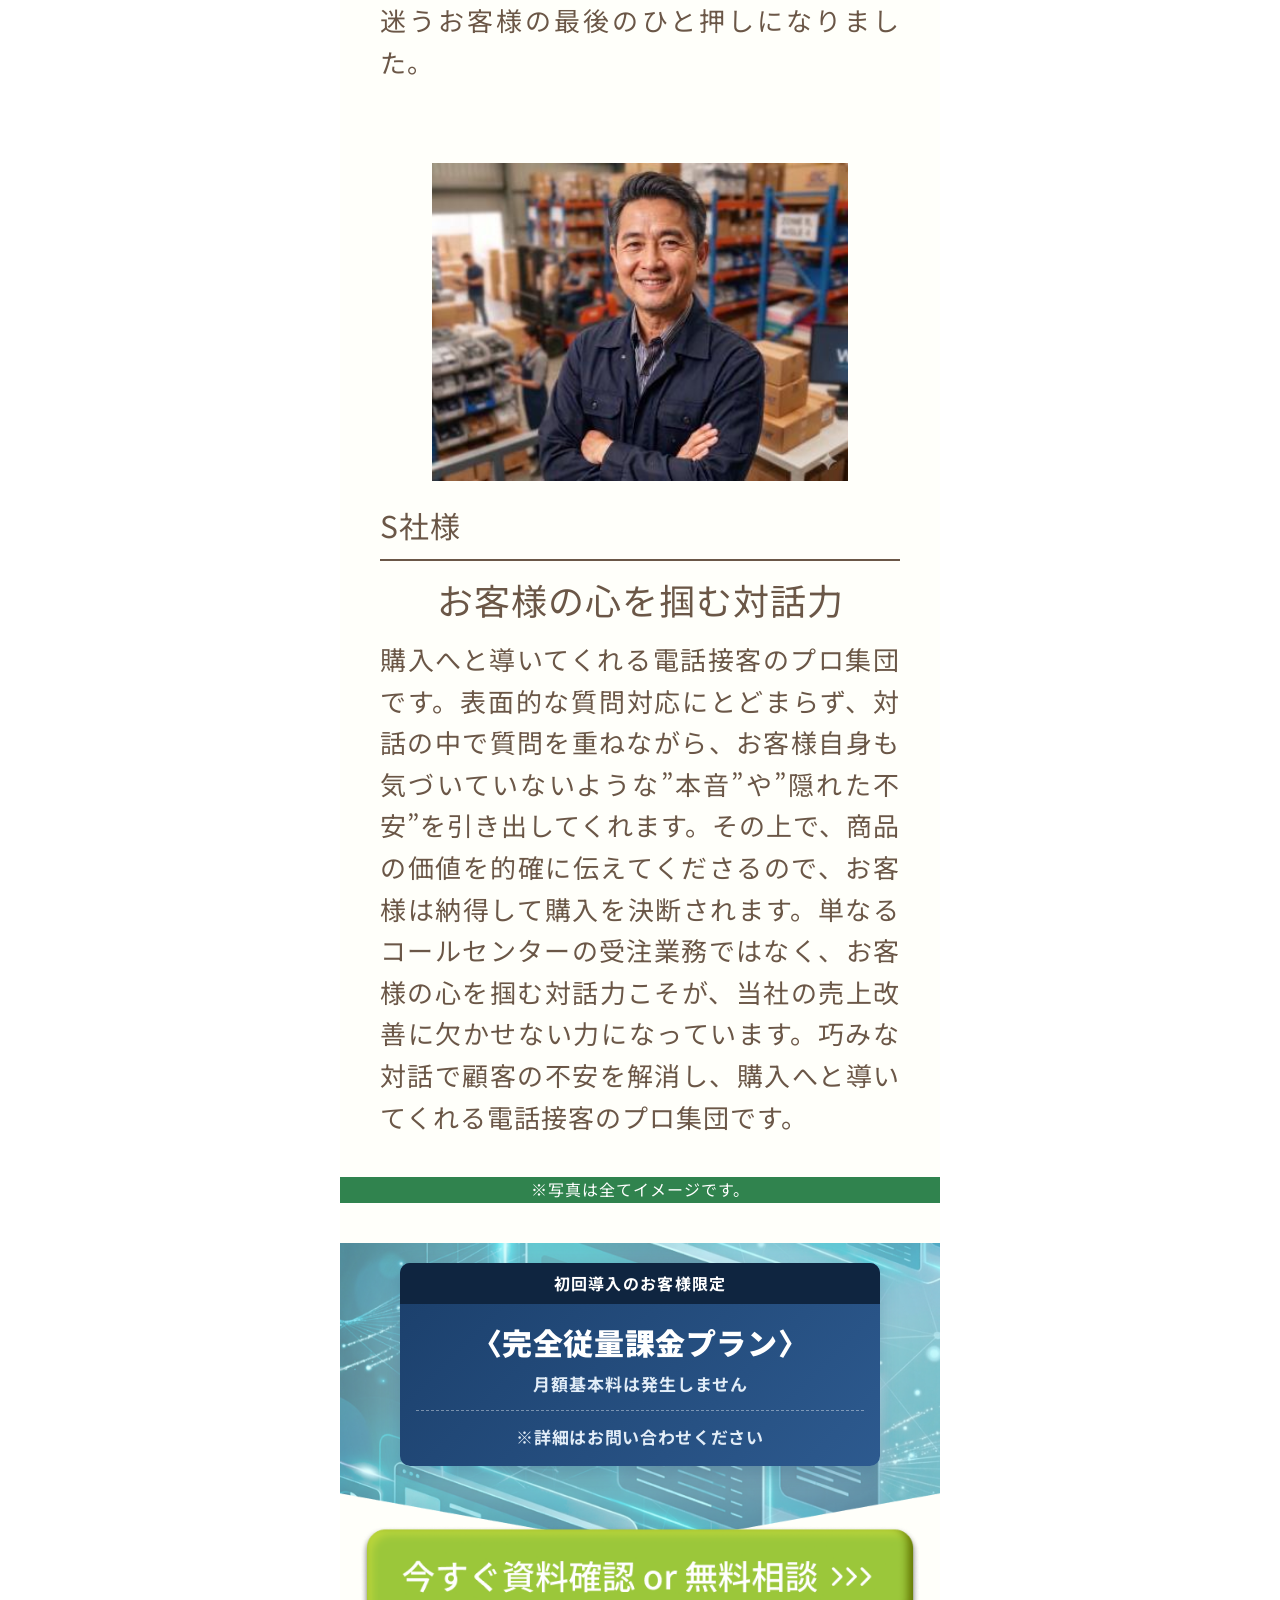
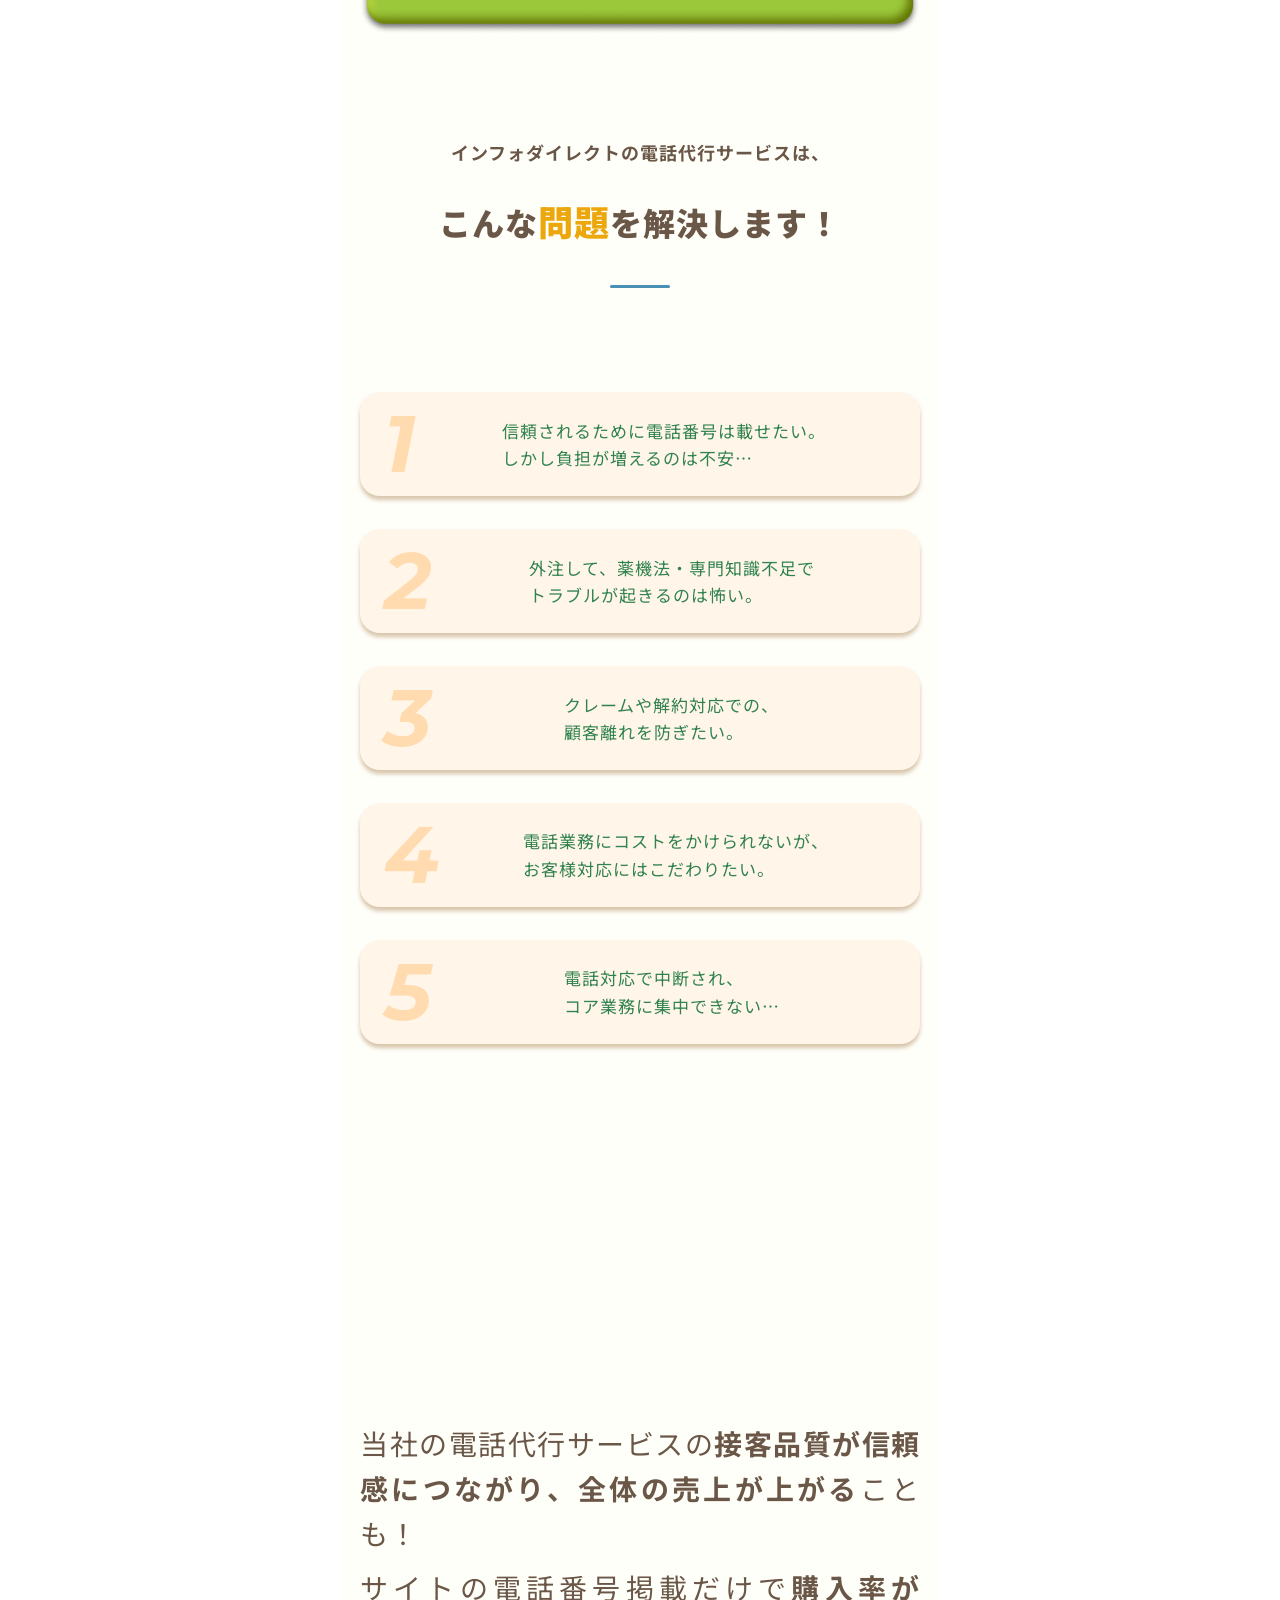
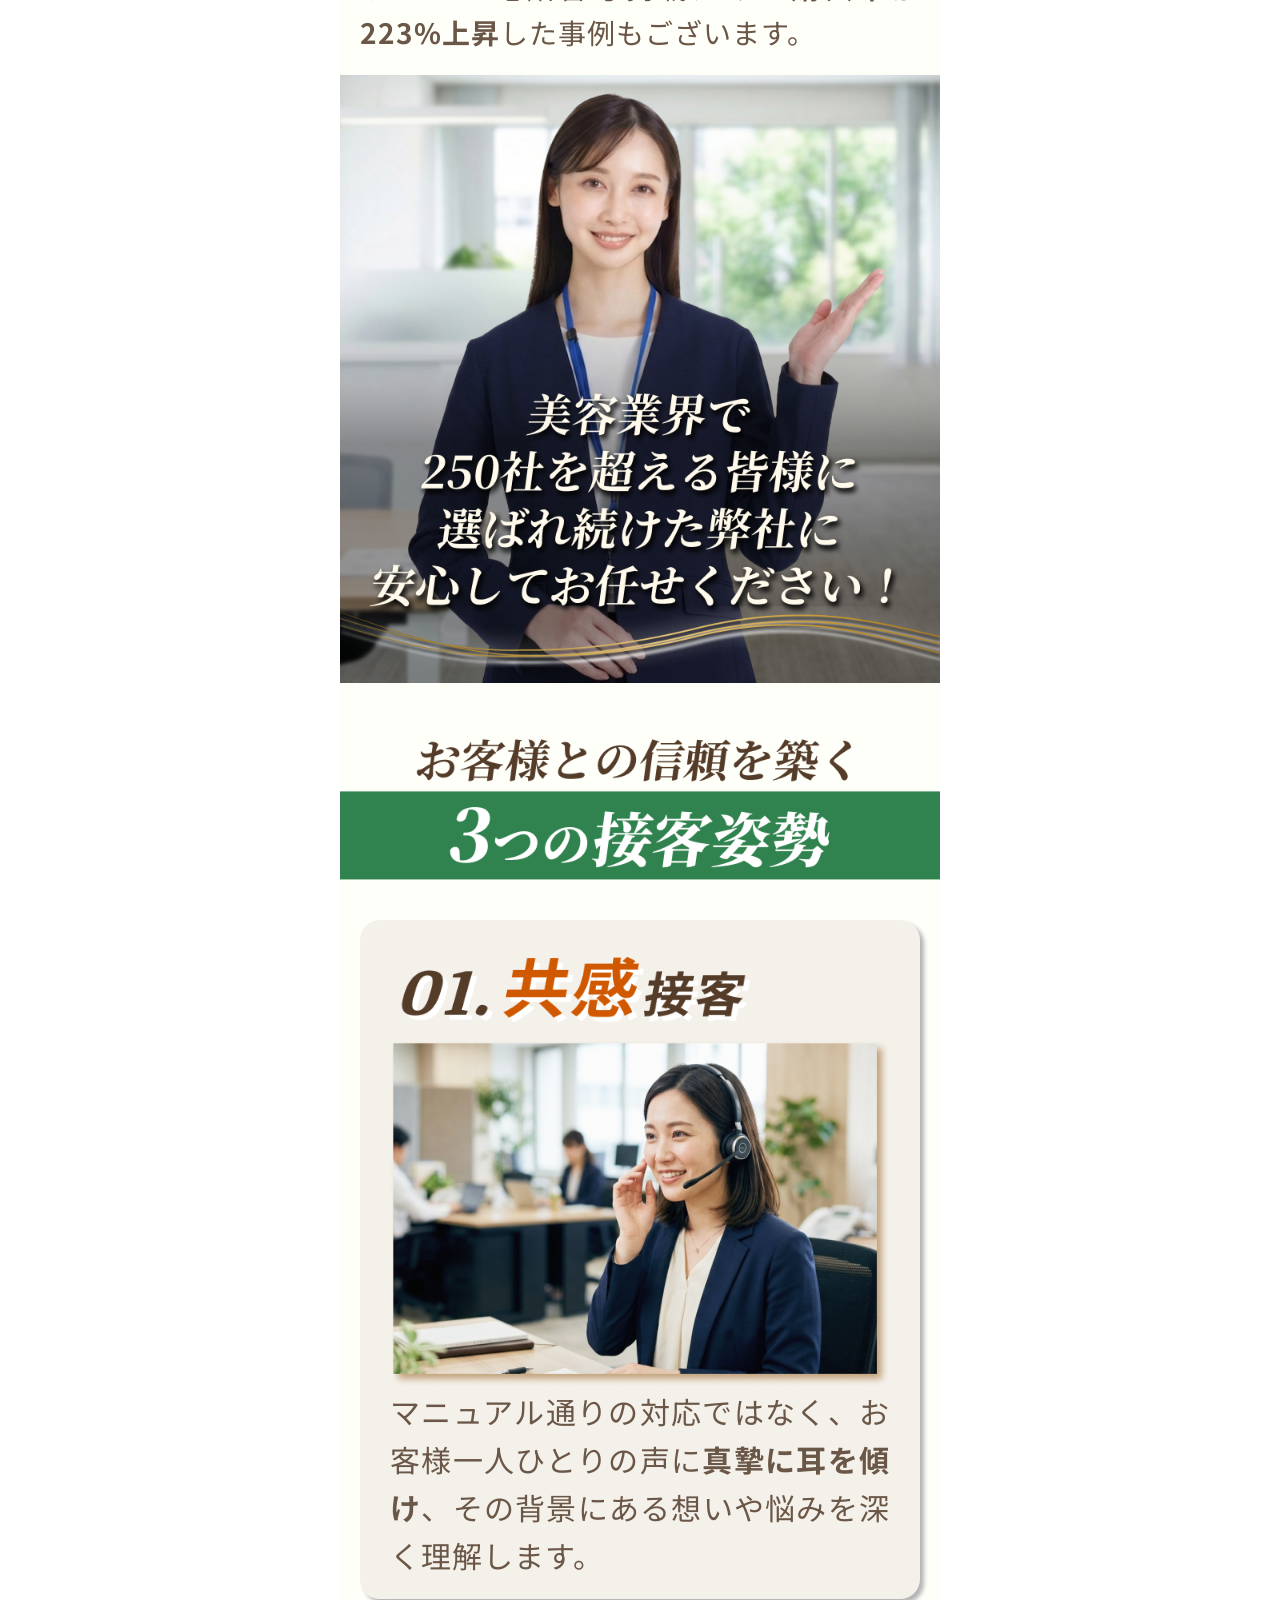
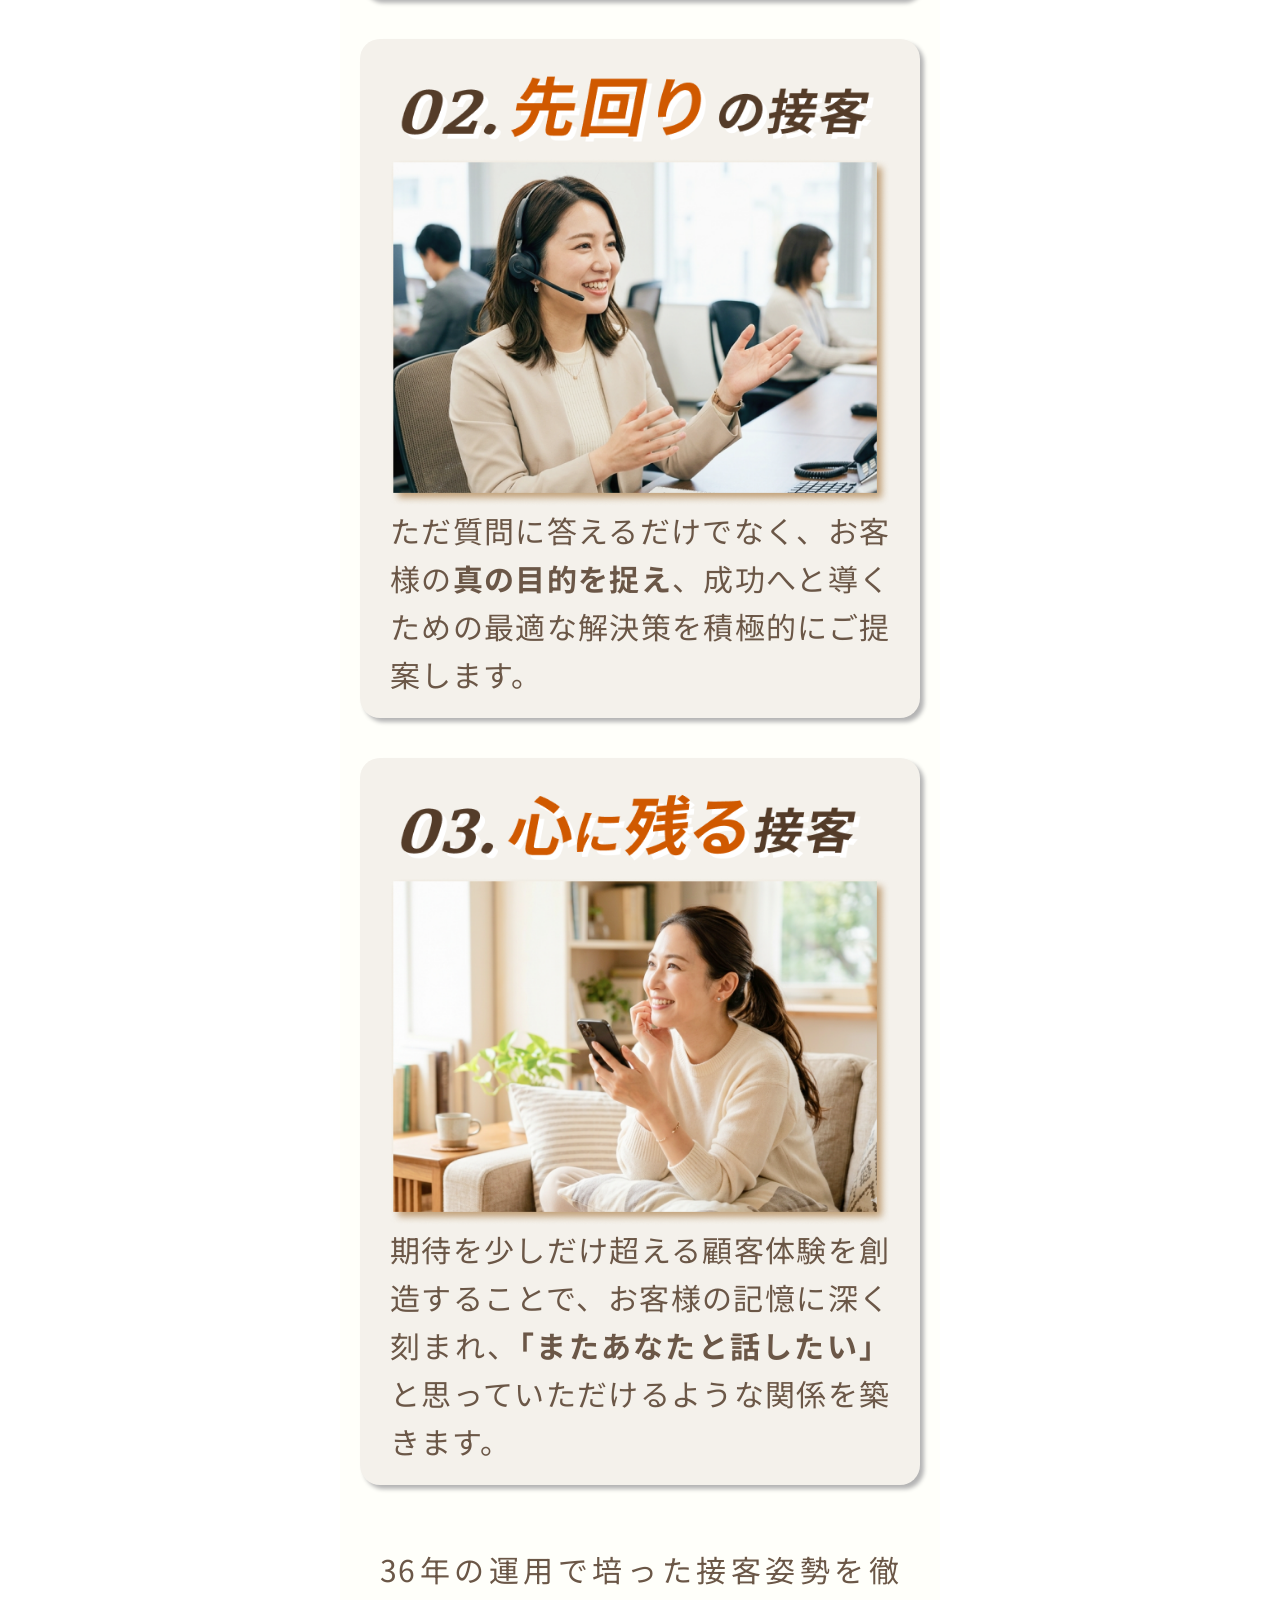
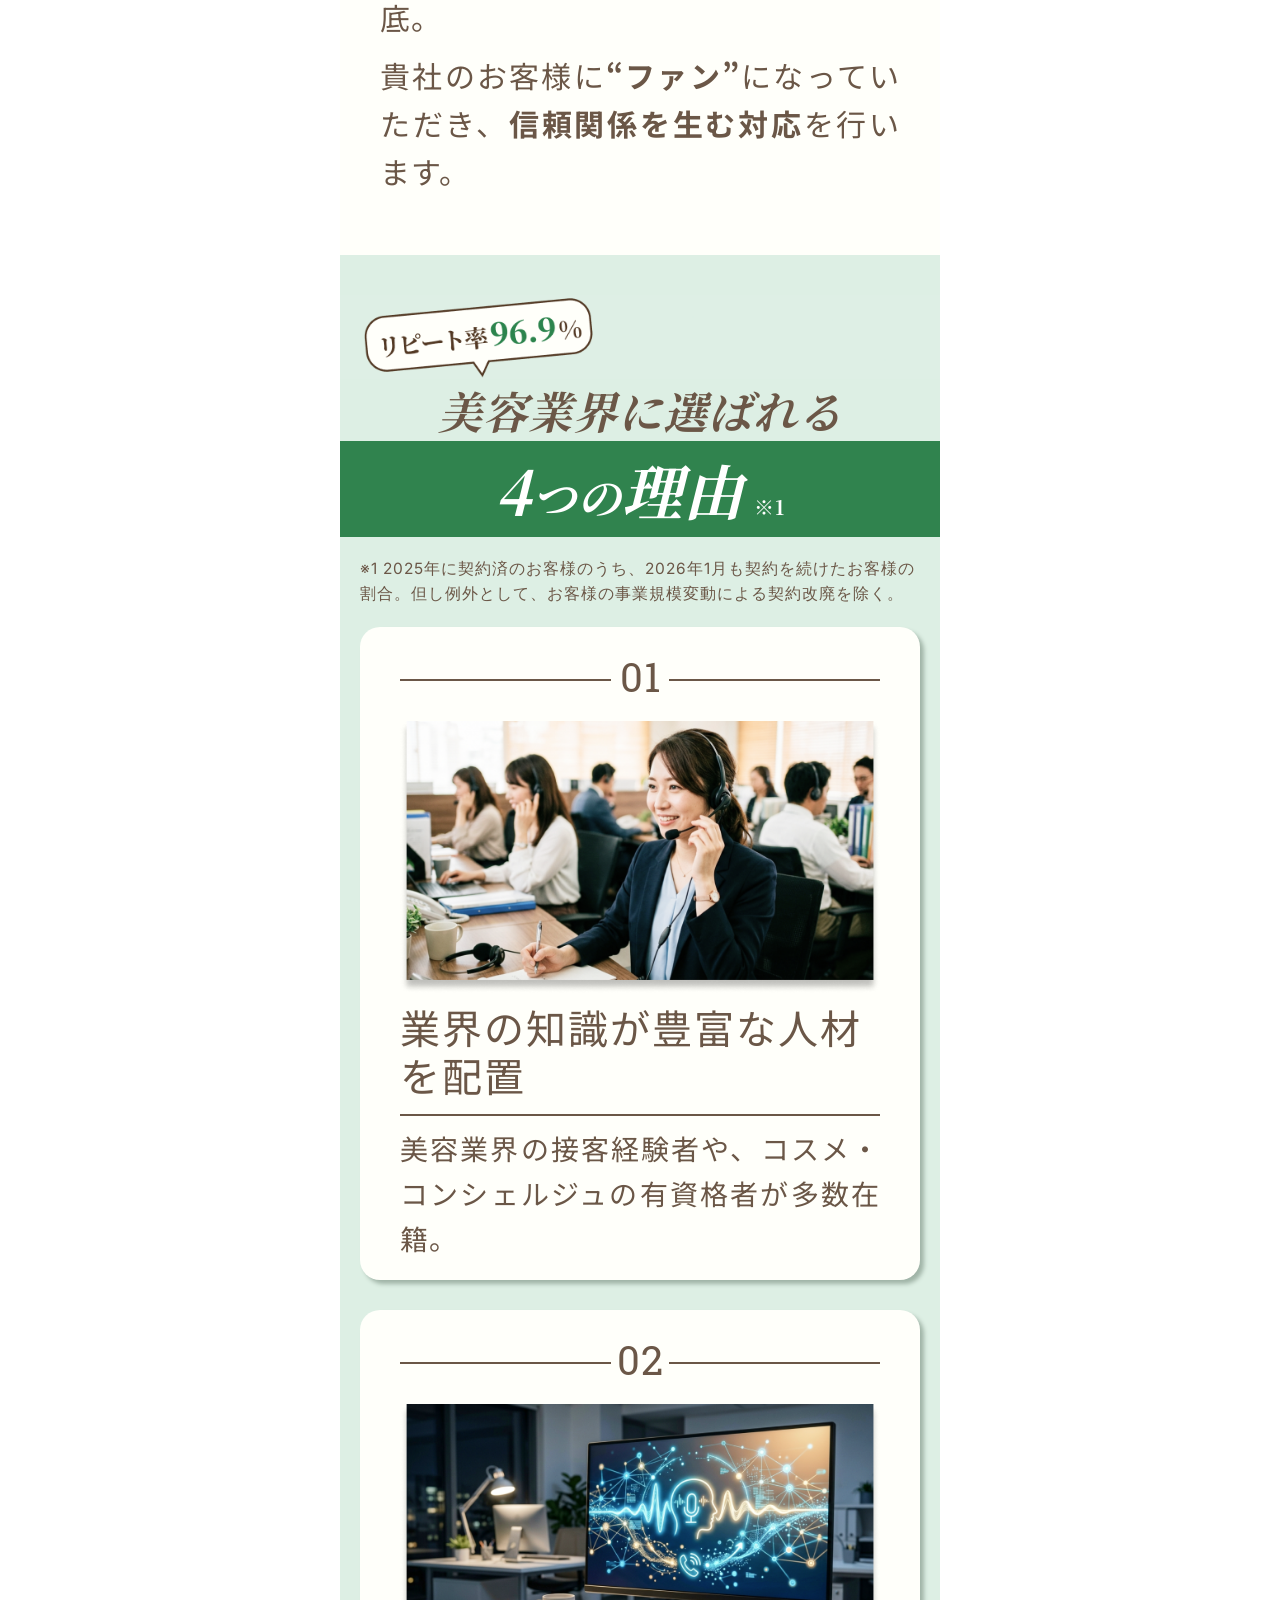
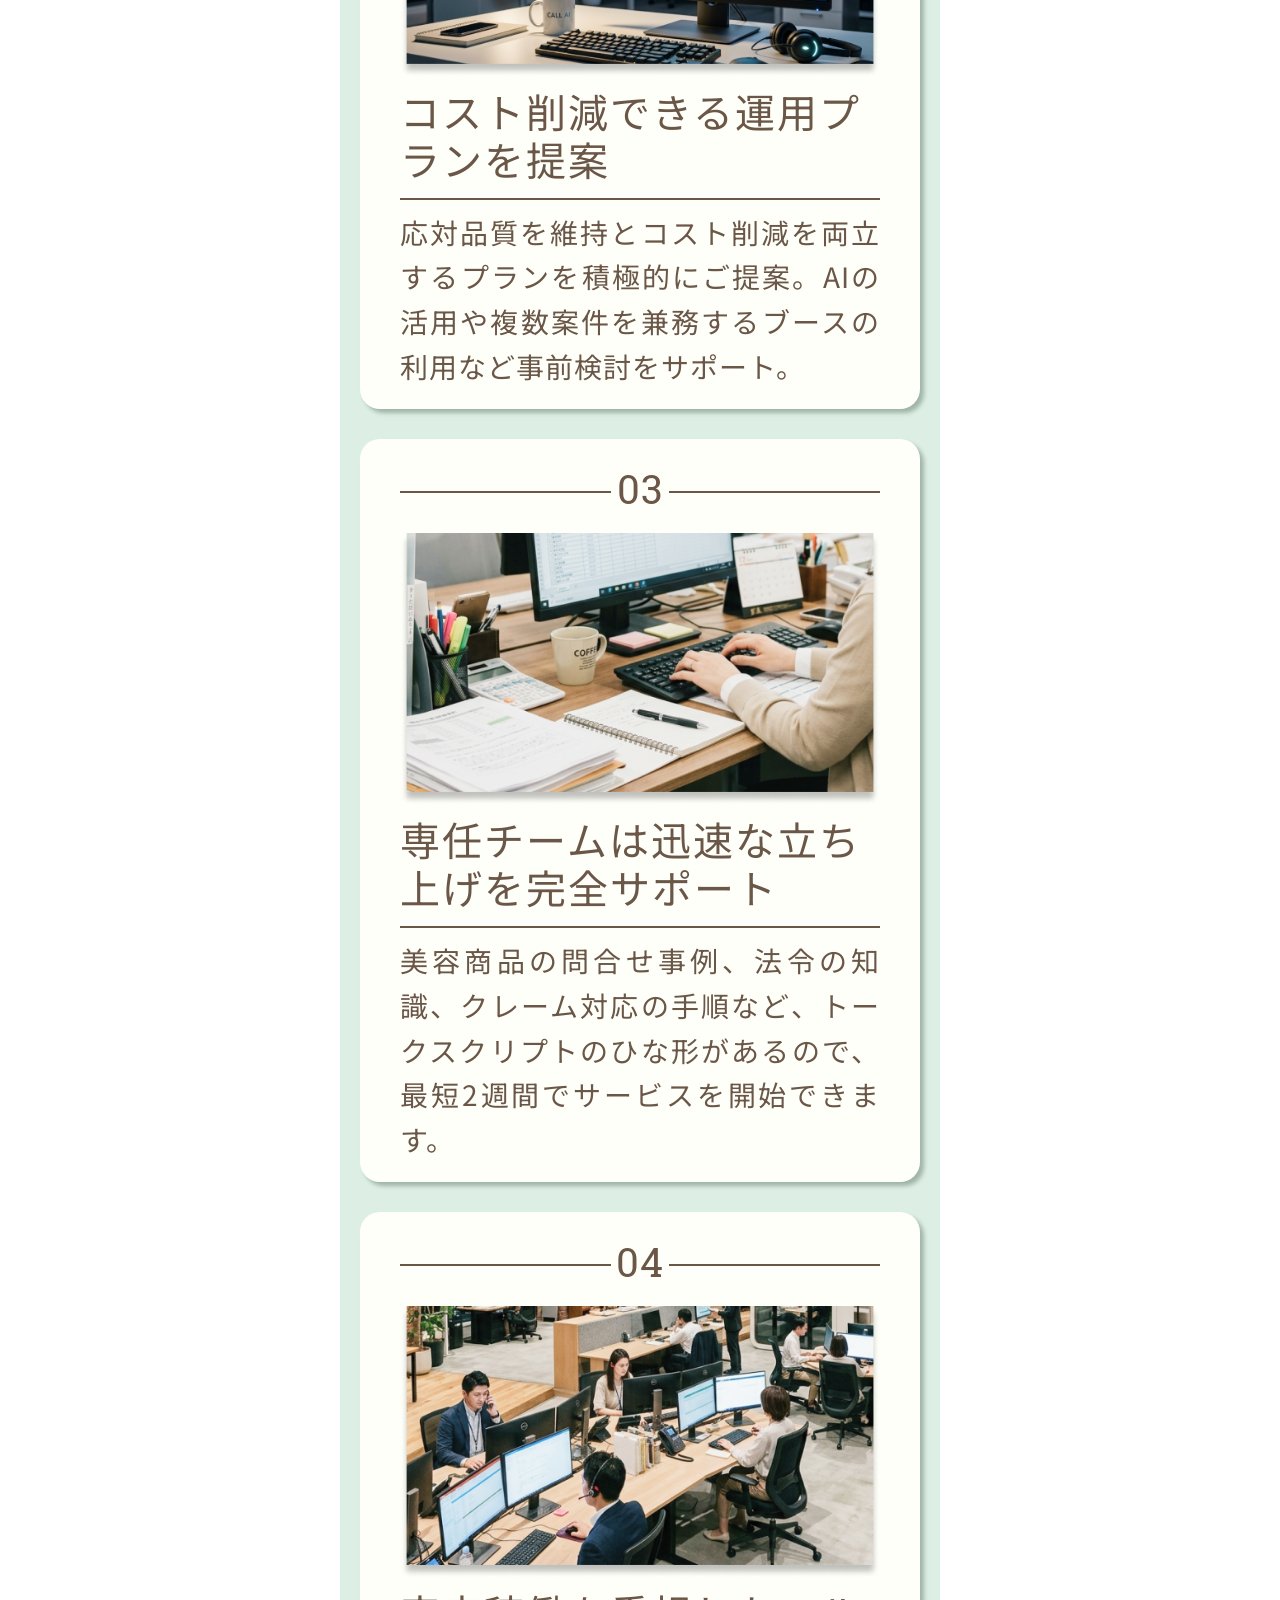
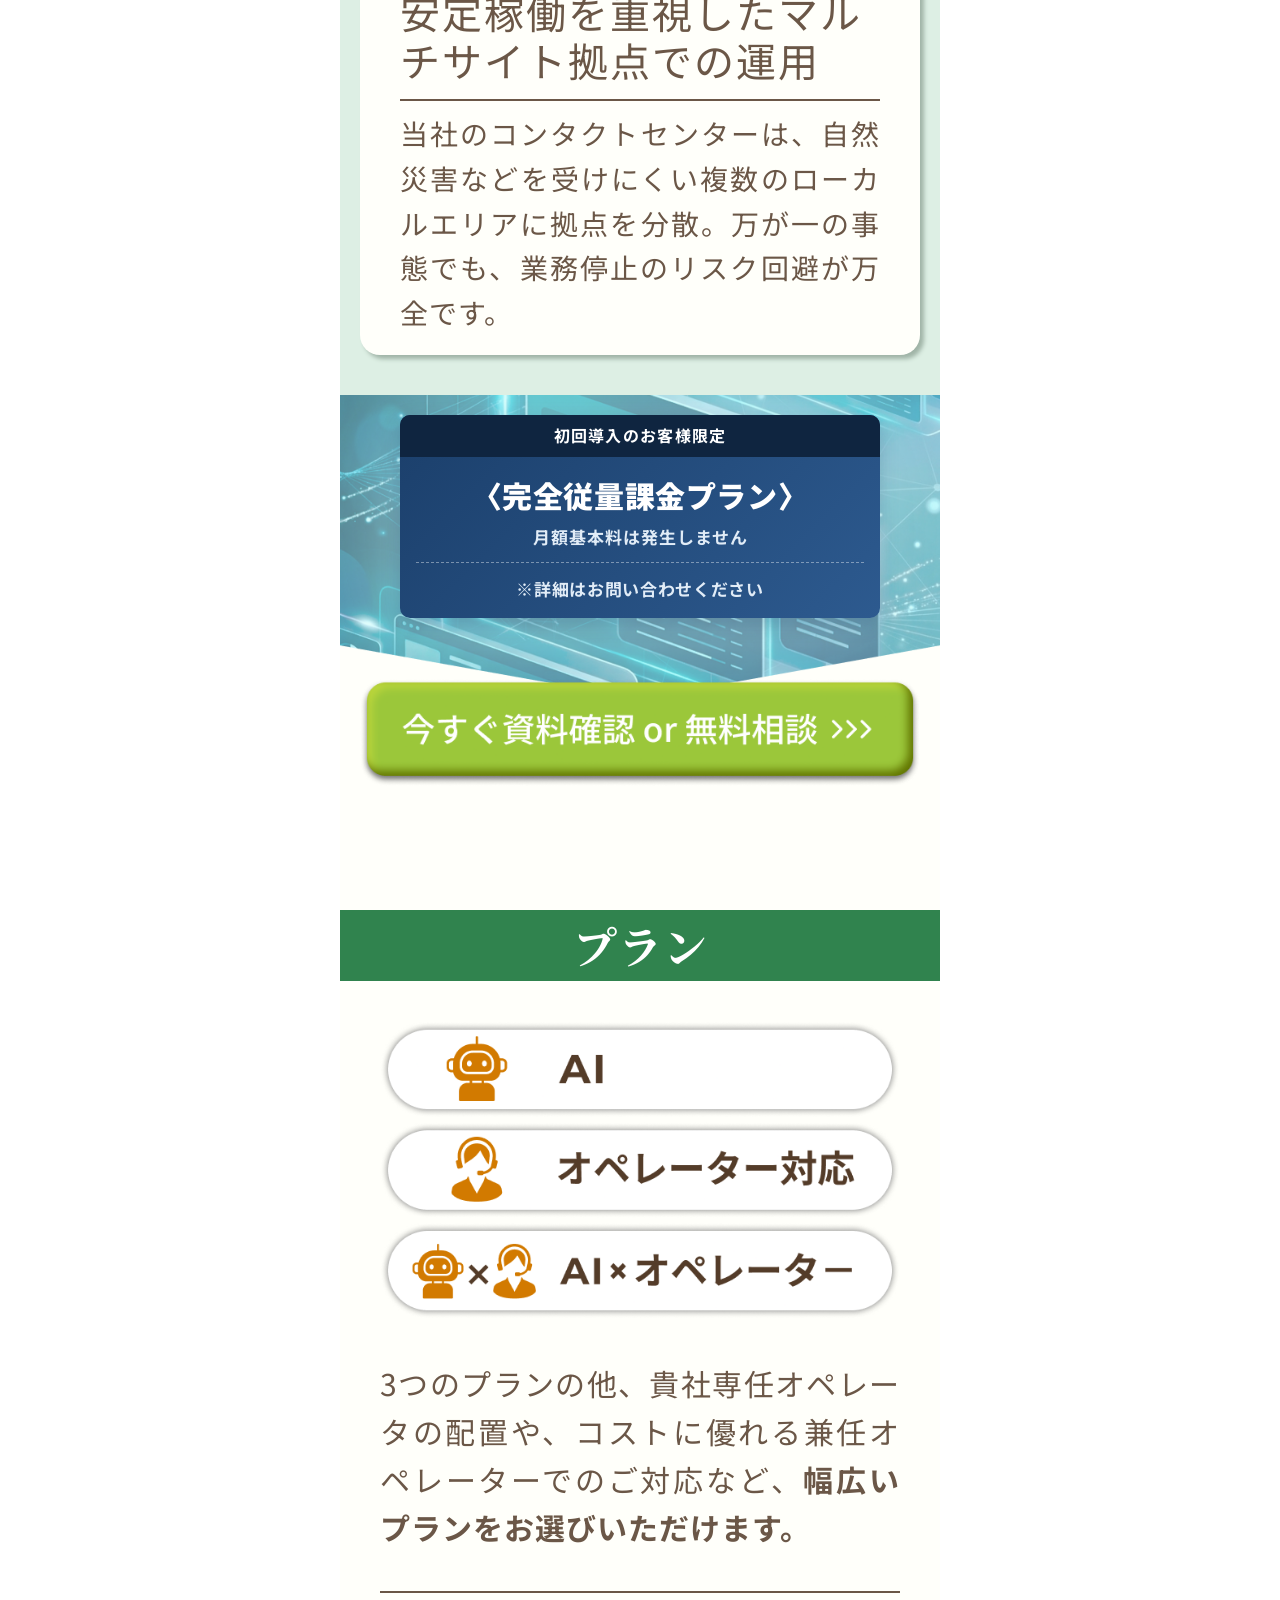
==== commit 0d1a394d: "Apply: PDFサンプル画像を反映 (FV/CTA/アイコン/声) # 画像差し替え - fv.png: 暗いオフィス → 明るいクリーンなオペレーター画像 - voice_img_1〜3.png" ====
--- a/index.html
+++ b/index.html
@@ -57,11 +57,7 @@
             </div>
             <div class="image_1"><img src="img/achieve_img.png" alt="イメージ画像"></div>
             <div class="txt_1">インフォダイレクトは<span>“業界特化”</span>で<span>“高品質な対応”</span>をお届けする、電話代行サービスです。</div>
-            <ul class="service-list">
-                <li><span class="crown"></span><span class="label">オペレーター対応</span></li>
-                <li><span class="crown"></span><span class="label">AI</span></li>
-                <li><span class="crown"></span><span class="label">AI×オペレーター</span></li>
-            </ul>
+            <div class="service-icons-image"><img src="img/service_icons.png" alt="オペレーター対応／AI／AI×オペレーター"></div>
             <div class="txt_2">3つの選択肢から、貴社に<span>最適なプラン</span>をご提案いたします。</div>
             <div class="menu-block">
                 <div class="menu-ttl">■ 主な業務メニュー</div>
--- a/style.css
+++ b/style.css
@@ -50,7 +50,7 @@
 
 /* ヒーローセクション */
 .hero {
-  color: #543C29;
+  color: #6B5747;
 }
 .hero .container {
   padding: 20px;
@@ -112,7 +112,7 @@
 }
 .achieve .container .ttl {
   padding: 20px 0;
-  border-bottom: 2px solid #543C29;
+  border-bottom: 2px solid #6B5747;
 }
 .achieve .container .image_1 {
   margin: 20px auto 10px;
@@ -123,14 +123,14 @@
 }
 .achieve .container .txt_1 {
   font-size: clamp(15px, 4.5vw, 30px);
-  color: #543C29;
+  color: #6B5747;
 }
 .achieve .container .txt_1 span {
   font-weight: bold;
 }
 .achieve .container .txt_2 {
   font-size: clamp(15px, 4.4vw, 30px);
-  color: #543C29;
+  color: #6B5747;
 }
 .achieve .container .txt_2 span {
   font-weight: bold;
@@ -157,7 +157,7 @@
   margin: 0 auto 10px;
 }
 .campaign-1 .container .inner .txt {
-  color: #543C29;
+  color: #6B5747;
   text-align: center;
   font-size: clamp(10px, 4vw, 20px);
 }
@@ -229,12 +229,12 @@
   width: 80%;
 }
 .voice .container .content .voice_0 .comment {
-  color: #543C29;
+  color: #6B5747;
 }
 .voice .container .content .voice_0 .comment .name {
   text-align: left;
   font-size: clamp(15px, 5vw, 30px);
-  border-bottom: 2px solid #543C29;
+  border-bottom: 2px solid #6B5747;
   padding-bottom: 10px;
   margin-bottom: 10px;
 }
@@ -261,7 +261,7 @@
   font-weight: bold;
   font-style: italic;
   font-size: clamp(22px, 8vw, 44px);
-  color: #543C29;
+  color: #6B5747;
   line-height: 1.2;
 }
 .solution .container .ttl .ttl_2 {
@@ -317,7 +317,7 @@
   flex-direction: column;
   gap: 10px;
   padding: 20px;
-  color: #543C29;
+  color: #6B5747;
   font-size: clamp(14px, 4.4vw, 28px);
 }
 .solution .container .note .note_1 span {
@@ -343,7 +343,7 @@
   font-weight: bold;
   font-style: italic;
   font-size: clamp(22px, 8vw, 44px);
-  color: #543C29;
+  color: #6B5747;
   line-height: 1.2;
 }
 .posture .container .ttl .ttl_2 {
@@ -382,7 +382,7 @@
   font-size: clamp(25px, 10vw, 50px);
   font-style: italic;
   font-weight: bold;
-  color: #543C29;
+  color: #6B5747;
   line-height: 1;
 }
 .posture .container .content .item .item-ttl .ttl_1 {
@@ -391,7 +391,7 @@
   font-style: italic;
   font-weight: bold;
   letter-spacing: 2px;
-  color: #543C29;
+  color: #6B5747;
   text-shadow: 3px 3px 0px #FFF5E9;
 }
 .posture .container .content .item .item-ttl .ttl_1 span {
@@ -407,7 +407,7 @@
 }
 .posture .container .content .item .item-inner .txt {
   font-size: clamp(15px, 4.4vw, 30px);
-  color: #543C29;
+  color: #6B5747;
   text-align: justify;
 }
 .posture .container .content .item .item-inner .txt span {
@@ -417,7 +417,7 @@
   display: flex;
   flex-direction: column;
   gap: 10px;
-  color: #543C29;
+  color: #6B5747;
   font-size: clamp(17px, 4.2vw, 30px);
   text-align: justify;
   padding: 20px 40px 0;
@@ -441,7 +441,7 @@
   font-weight: bold;
   font-style: italic;
   font-size: clamp(22px, 8vw, 44px);
-  color: #543C29;
+  color: #6B5747;
   line-height: 1.2;
 }
 .repeat .container .ttl .ttl_2 {
@@ -479,7 +479,7 @@
   position: relative;
   font-family: "Battambang", sans-serif;
   font-size: clamp(20px, 5vw, 40px);
-  color: #543C29;
+  color: #6B5747;
   text-align: center;
 }
 .repeat .container .content .item .num:before {
@@ -489,7 +489,7 @@
   left: 0;
   width: 44%;
   height: 2px;
-  background: #543C29;
+  background: #6B5747;
 }
 .repeat .container .content .item .num:after {
   content: "";
@@ -498,28 +498,28 @@
   right: 0;
   width: 44%;
   height: 2px;
-  background: #543C29;
+  background: #6B5747;
 }
 .repeat .container .content .item .ttl {
   font-family: "Noto Sans JP", serif;
   font-size: clamp(20px, 5.5vw, 40px);
   letter-spacing: 2px;
-  color: #543C29;
+  color: #6B5747;
   text-align: left;
   line-height: 1.2;
-  border-bottom: 2px solid #543C29;
+  border-bottom: 2px solid #6B5747;
   padding-bottom: 15px;
 }
 .repeat .container .content .item .txt {
   font-size: clamp(13px, 3.6vw, 28px);
-  color: #543C29;
+  color: #6B5747;
   text-align: justify;
 }
 .repeat .container .content .item .txt span {
   font-weight: bold;
 }
 .repeat .container .note {
-  color: #543C29;
+  color: #6B5747;
   font-size: clamp(8px, 3.1vw, 15.5px);
   text-align: left;
   padding: 20px;
@@ -547,10 +547,10 @@
 }
 .plan .container .txt {
   font-size: clamp(16px, 4.4vw, 30px);
-  color: #543C29;
+  color: #6B5747;
   margin: 0 40px;
   padding-bottom: 40px;
-  border-bottom: 2px solid #543C29;
+  border-bottom: 2px solid #6B5747;
 }
 .plan .container .txt span {
   font-weight: bold;
@@ -605,7 +605,7 @@
   padding: 0;
 }
 .plan .container .content .note {
-  color: #543C29;
+  color: #6B5747;
   font-size: clamp(16px, 4.5vw, 28px);
 }
 
@@ -634,7 +634,7 @@
 }
 .contact .container .inner .txt {
   text-align: left;
-  color: #543C29;
+  color: #6B5747;
   font-size: clamp(8px, 2.6vw, 16px);
   display: flex;
   flex-direction: column;
@@ -650,7 +650,7 @@
   text-align: left;
 }
 .contact .container .inner form .form-group label {
-  color: #543C29;
+  color: #6B5747;
   font-size: clamp(10px, 3.3vw, 20px);
 }
 .contact .container .inner form .form-group label.select {
@@ -674,9 +674,9 @@
   padding: 10px;
   margin: 0;
   margin-top: 2px;
-  border: 2px solid #543C29;
+  border: 2px solid #6B5747;
   border-radius: 6px;
-  color: #543C29;
+  color: #6B5747;
   font-size: clamp(10px, 3vw, 16px);
 }
 .contact .container .inner form .form-group .checkbox {
@@ -695,7 +695,7 @@
 .contact .container .inner form .form-group .checkbox .checkmark {
   width: 18px;
   height: 18px;
-  border: 2px solid #543C29;
+  border: 2px solid #6B5747;
   border-radius: 0px;
   background: #fff;
   position: relative;
@@ -725,9 +725,9 @@
 }
 .contact .container .inner form .form-group textarea {
   width: 100%;
-  border: 2px solid #543C29;
+  border: 2px solid #6B5747;
   border-radius: 6px;
-  color: #543C29;
+  color: #6B5747;
   font-size: clamp(10px, 3vw, 16px);
   padding: 10px;
 }
@@ -742,7 +742,7 @@
   justify-content: center;
 }
 .contact .container .inner form .form-group-privacy a {
-  color: #543C29;
+  color: #6B5747;
 }
 
 /* フォームの簡易装飾 */
@@ -770,7 +770,7 @@
 }
 .document .container .inner .txt {
   text-align: left;
-  color: #543C29;
+  color: #6B5747;
   font-size: clamp(8px, 2.6vw, 16px);
   display: flex;
   flex-direction: column;
@@ -786,7 +786,7 @@
   text-align: left;
 }
 .document .container .inner form .form-group label {
-  color: #543C29;
+  color: #6B5747;
   font-size: clamp(10px, 3.3vw, 20px);
 }
 .document .container .inner form .form-group label.select {
@@ -810,9 +810,9 @@
   padding: 10px;
   margin: 0;
   margin-top: 2px;
-  border: 2px solid #543C29;
+  border: 2px solid #6B5747;
   border-radius: 6px;
-  color: #543C29;
+  color: #6B5747;
   font-size: clamp(10px, 3vw, 16px);
 }
 .document .container .inner form .form-group .checkbox {
@@ -831,7 +831,7 @@
 .document .container .inner form .form-group .checkbox .checkmark {
   width: 18px;
   height: 18px;
-  border: 2px solid #543C29;
+  border: 2px solid #6B5747;
   border-radius: 0px;
   background: #fff;
   position: relative;
@@ -861,9 +861,9 @@
 }
 .document .container .inner form .form-group textarea {
   width: 100%;
-  border: 2px solid #543C29;
+  border: 2px solid #6B5747;
   border-radius: 6px;
-  color: #543C29;
+  color: #6B5747;
   font-size: clamp(10px, 3vw, 16px);
   padding: 10px;
 }
@@ -878,7 +878,7 @@
   justify-content: center;
 }
 .document .container .inner form .form-group-privacy a {
-  color: #543C29;
+  color: #6B5747;
 }
 
 .confirm .container {
@@ -904,7 +904,7 @@
   text-align: left;
 }
 .confirm .container .confirm-table .form-group label {
-  color: #543C29;
+  color: #6B5747;
   font-size: clamp(10px, 3.3vw, 20px);
 }
 .confirm .container .confirm-table .form-group label.select {
@@ -925,7 +925,7 @@
 }
 .confirm .container .confirm-table .form-group .c-txt,
 .confirm .container .confirm-table .form-group .d-txt {
-  color: #543C29;
+  color: #6B5747;
   font-size: clamp(10px, 3.3vw, 20px);
 }
 
@@ -955,7 +955,7 @@
 }
 .thanks .container .inner .txt {
   text-align: center;
-  color: #543C29;
+  color: #6B5747;
   font-size: clamp(8px, 3.3vw, 16px);
   display: flex;
   flex-direction: column;
@@ -1039,12 +1039,12 @@
   padding-bottom: 10px;
 }
 footer .container .inner .address {
-  color: #543C29;
-  border-bottom: 1px solid #543C29;
+  color: #6B5747;
+  border-bottom: 1px solid #6B5747;
   padding-bottom: 10px;
 }
 footer .container .inner .link a {
-  color: #543C29;
+  color: #6B5747;
   padding-top: 10px;
 }
 footer .container .copyright {
@@ -1061,7 +1061,7 @@
   padding: 20px 16px 24px;
   line-height: 1.6;
   font-family: "Noto Sans JP", sans-serif;
-  color: #543C29;
+  color: #6B5747;
 }
 .achieve .container .ttl.ttl-text .ttl-line-1,
 .achieve .container .ttl.ttl-text .ttl-line-2,
@@ -1101,7 +1101,7 @@
   padding: 10px 18px;
   font-weight: 700;
   font-size: clamp(16px, 3.5vw, 20px);
-  color: #543C29;
+  color: #6B5747;
   box-shadow: 0 2px 6px rgba(0,0,0,0.05);
 }
 .achieve .container .service-list li .crown {
@@ -1128,7 +1128,7 @@
 .achieve .container .menu-block .menu-ttl {
   font-weight: 800;
   font-size: clamp(16px, 3.6vw, 19px);
-  color: #543C29;
+  color: #6B5747;
   padding-bottom: 8px;
   border-bottom: 1px solid #E6CD9C;
   margin-bottom: 10px;
@@ -1186,7 +1186,7 @@
 .campaign-2 .container .inner .campaign-card-2 .campaign-title {
   font-weight: 900;
   font-size: clamp(20px, 4.8vw, 28px);
-  color: #543C29;
+  color: #6B5747;
   letter-spacing: 0.02em;
   margin-bottom: 6px;
 }
@@ -1195,17 +1195,17 @@
 .campaign-2 .container .inner .campaign-card-2 .campaign-sub {
   font-weight: 700;
   font-size: clamp(14px, 3.3vw, 17px);
-  color: #543C29;
+  color: #6B5747;
 }
 .campaign-1 .container .inner .campaign-card .campaign-detail,
 .campaign-2 .container .inner .campaign-card .campaign-detail,
 .campaign-2 .container .inner .campaign-card-2 .campaign-detail {
   margin-top: 12px;
   padding-top: 12px;
-  border-top: 1px dashed #B18B5E;
+  border-top: 1px dashed #C9B5A0;
   font-weight: 700;
   font-size: clamp(15px, 3.8vw, 18px);
-  color: #543C29;
+  color: #6B5747;
   letter-spacing: 0.04em;
 }
 
@@ -1220,14 +1220,14 @@
   display: block;
   font-weight: 700;
   font-size: clamp(15px, 3.4vw, 18px);
-  color: #543C29;
+  color: #6B5747;
   margin-bottom: 6px;
 }
 .solution .container .ttl.ttl-text .ttl-main {
   display: block;
   font-weight: 900;
   font-size: clamp(22px, 5.2vw, 32px);
-  color: #543C29;
+  color: #6B5747;
 }
 .solution .container .ttl.ttl-text .ttl-main em {
   color: #EBA70C;
@@ -1241,4 +1241,145 @@
   line-height: 1.4;
   padding: 6px 8px;
 }
+
+/* ========================================
+   2026-05-19 配色刷新 — Blue accent 追加
+   ========================================
+   背景: deep brown #543C29 → warm taupe #6B5747 (明度UP・彩度DOWN)
+   薄ベージュ #B18B5E → #C9B5A0 (洗練)
+   そこにブルーアクセント #4A90B5 を散らして清潔感・現代感UP
+*/
+
+:root {
+  --accent-blue: #4A90B5;
+  --accent-blue-light: #E6F0F5;
+  --accent-blue-soft: #7FB3D0;
+}
+
+/* achieve タイトル下にブルーアクセント線 */
+.achieve .container .ttl.ttl-text {
+  position: relative;
+}
+.achieve .container .ttl.ttl-text::after {
+  content: "";
+  display: block;
+  width: 60px;
+  height: 3px;
+  background: var(--accent-blue);
+  margin: 16px auto 0;
+  border-radius: 2px;
+}
+/* タイトル ttl-line-2 の em (「だけ」) をブルーへ */
+.achieve .container .ttl.ttl-text .ttl-line-2 em {
+  color: var(--accent-blue);
+}
+
+/* solution タイトル下にもブルーアクセント線 */
+.solution .container .ttl.ttl-text {
+  position: relative;
+}
+.solution .container .ttl.ttl-text::after {
+  content: "";
+  display: block;
+  width: 60px;
+  height: 3px;
+  background: var(--accent-blue);
+  margin: 16px auto 0;
+  border-radius: 2px;
+}
+
+/* 業務メニューに薄ブルー左ボーダー + 背景 */
+.achieve .container .menu-block {
+  background: var(--accent-blue-light);
+  border-left: 4px solid var(--accent-blue);
+}
+.achieve .container .menu-block .menu-ttl {
+  color: var(--accent-blue);
+  border-bottom-color: var(--accent-blue-soft);
+}
+.achieve .container .menu-block .menu-list li::before {
+  color: var(--accent-blue);
+}
+
+/* service-list の王冠枠もブルーに */
+.achieve .container .service-list li {
+  border-color: var(--accent-blue);
+}
+
+/* CTAボタンの campaign-detail 区切り線をブルーに */
+.campaign-1 .container .inner .campaign-card .campaign-detail,
+.campaign-2 .container .inner .campaign-card .campaign-detail,
+.campaign-2 .container .inner .campaign-card-2 .campaign-detail {
+  border-top-color: var(--accent-blue-soft);
+}
+
+/* ========================================
+   2026-05-20 PDFサンプル画像反映分
+   ======================================== */
+
+/* P2 service-icons-image (オペレーター/AI/AI×オペレーター を1画像で表示) */
+.achieve .container .service-icons-image {
+  width: 90%;
+  max-width: 340px;
+  margin: 16px auto 8px;
+}
+.achieve .container .service-icons-image img {
+  width: 100%;
+  height: auto;
+}
+
+/* CTA バナーをサンプル提案の濃紺ベースに刷新 */
+.campaign-1 .container .inner .campaign-card,
+.campaign-2 .container .inner .campaign-card,
+.campaign-2 .container .inner .campaign-card-2 {
+  background: linear-gradient(135deg, #1B3F6B 0%, #2D5A8F 100%);
+  border: none;
+  border-radius: 10px;
+  padding: 0;
+  overflow: hidden;
+  box-shadow: 0 6px 18px rgba(27, 63, 107, 0.25);
+  color: #fff;
+}
+.campaign-1 .container .inner .campaign-card .campaign-label,
+.campaign-2 .container .inner .campaign-card .campaign-label,
+.campaign-2 .container .inner .campaign-card-2 .campaign-label {
+  display: block;
+  background: #0F2540;
+  color: #fff;
+  font-weight: 700;
+  font-size: clamp(14px, 3.4vw, 16px);
+  padding: 8px 16px;
+  border-radius: 0;
+  margin-bottom: 0;
+  letter-spacing: 0.08em;
+}
+.campaign-1 .container .inner .campaign-card .campaign-title,
+.campaign-2 .container .inner .campaign-card .campaign-title,
+.campaign-2 .container .inner .campaign-card-2 .campaign-title {
+  font-weight: 900;
+  font-size: clamp(22px, 5.2vw, 30px);
+  color: #fff;
+  letter-spacing: 0.02em;
+  margin: 14px 0 4px;
+}
+.campaign-1 .container .inner .campaign-card .campaign-sub,
+.campaign-2 .container .inner .campaign-card .campaign-sub,
+.campaign-2 .container .inner .campaign-card-2 .campaign-sub {
+  font-weight: 700;
+  font-size: clamp(14px, 3.5vw, 17px);
+  color: #E1ECF7;
+  padding: 0 16px;
+  margin-bottom: 4px;
+}
+.campaign-1 .container .inner .campaign-card .campaign-detail,
+.campaign-2 .container .inner .campaign-card .campaign-detail,
+.campaign-2 .container .inner .campaign-card-2 .campaign-detail {
+  margin: 12px 16px 16px;
+  padding-top: 12px;
+  border-top: 1px dashed rgba(255, 255, 255, 0.4);
+  font-weight: 700;
+  font-size: clamp(14px, 3.6vw, 17px);
+  color: #E1ECF7;
+  letter-spacing: 0.04em;
+}
 /*# sourceMappingURL=style.css.map */
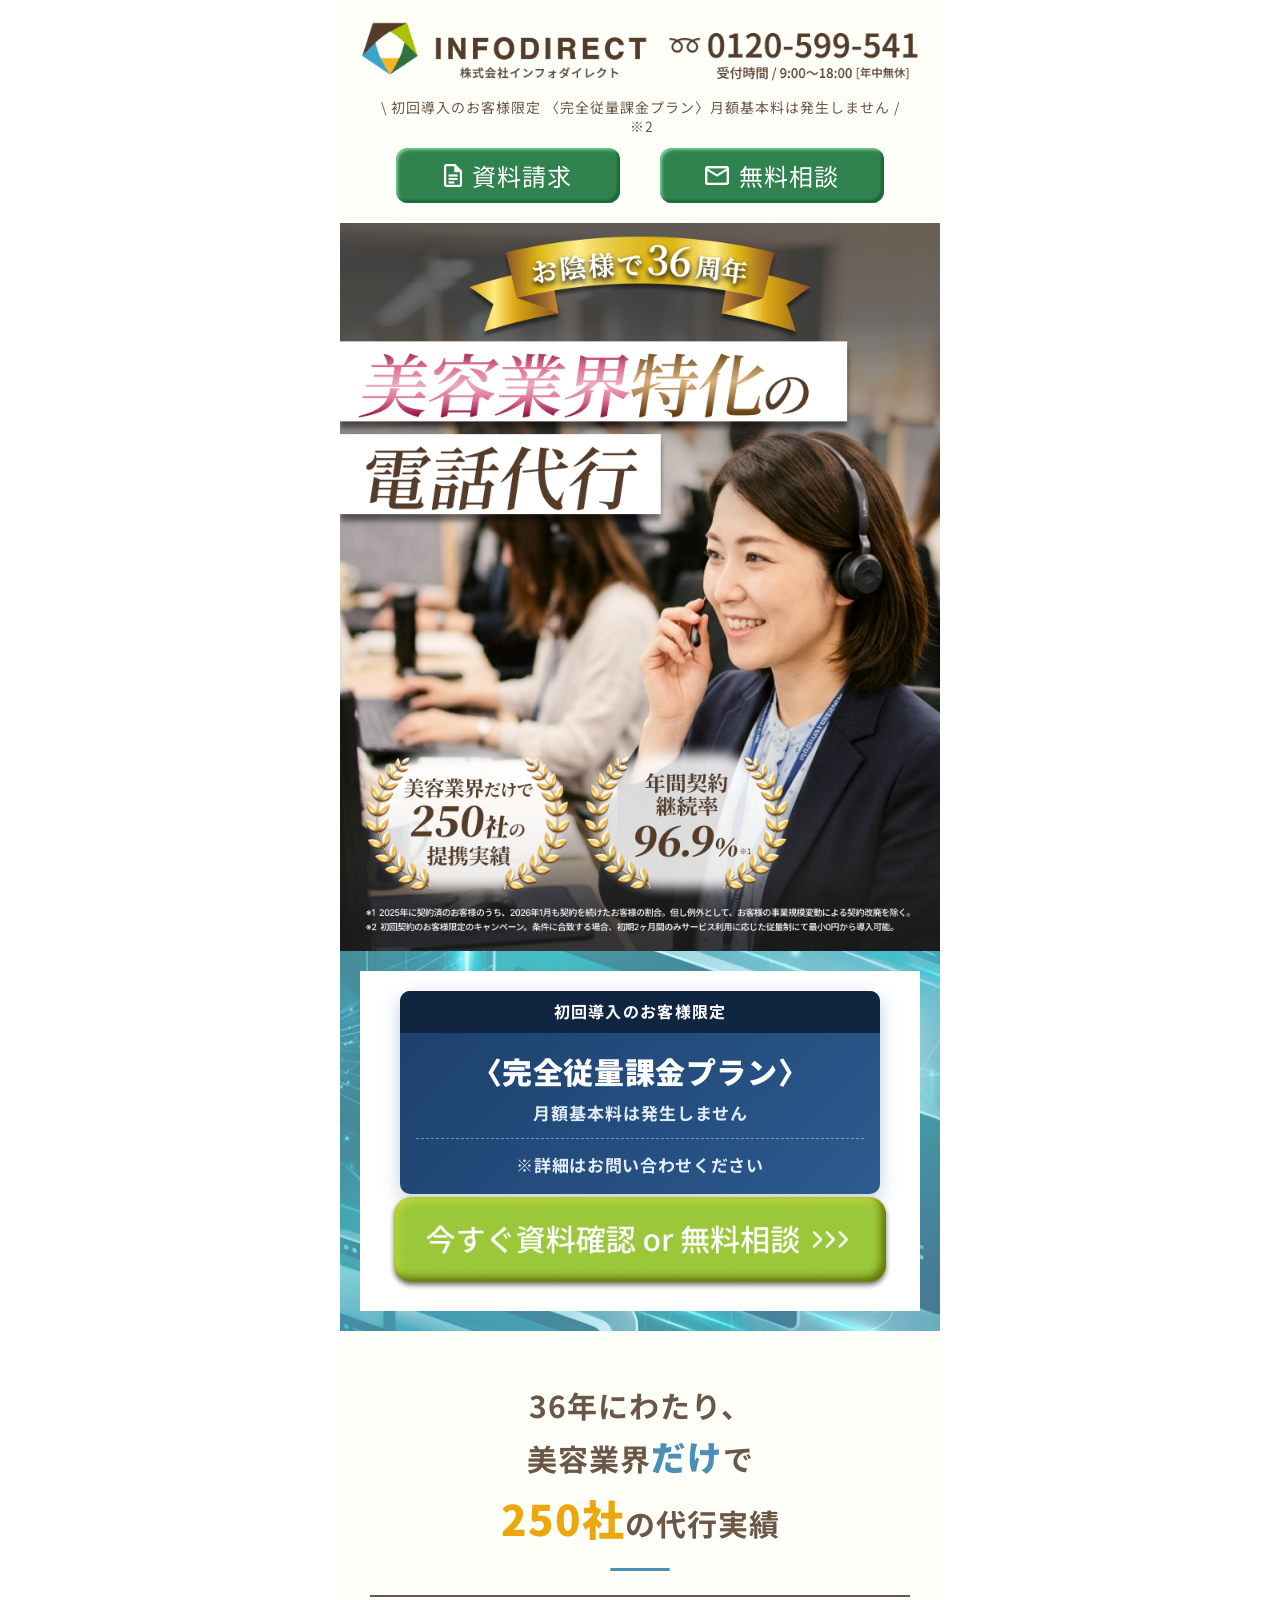
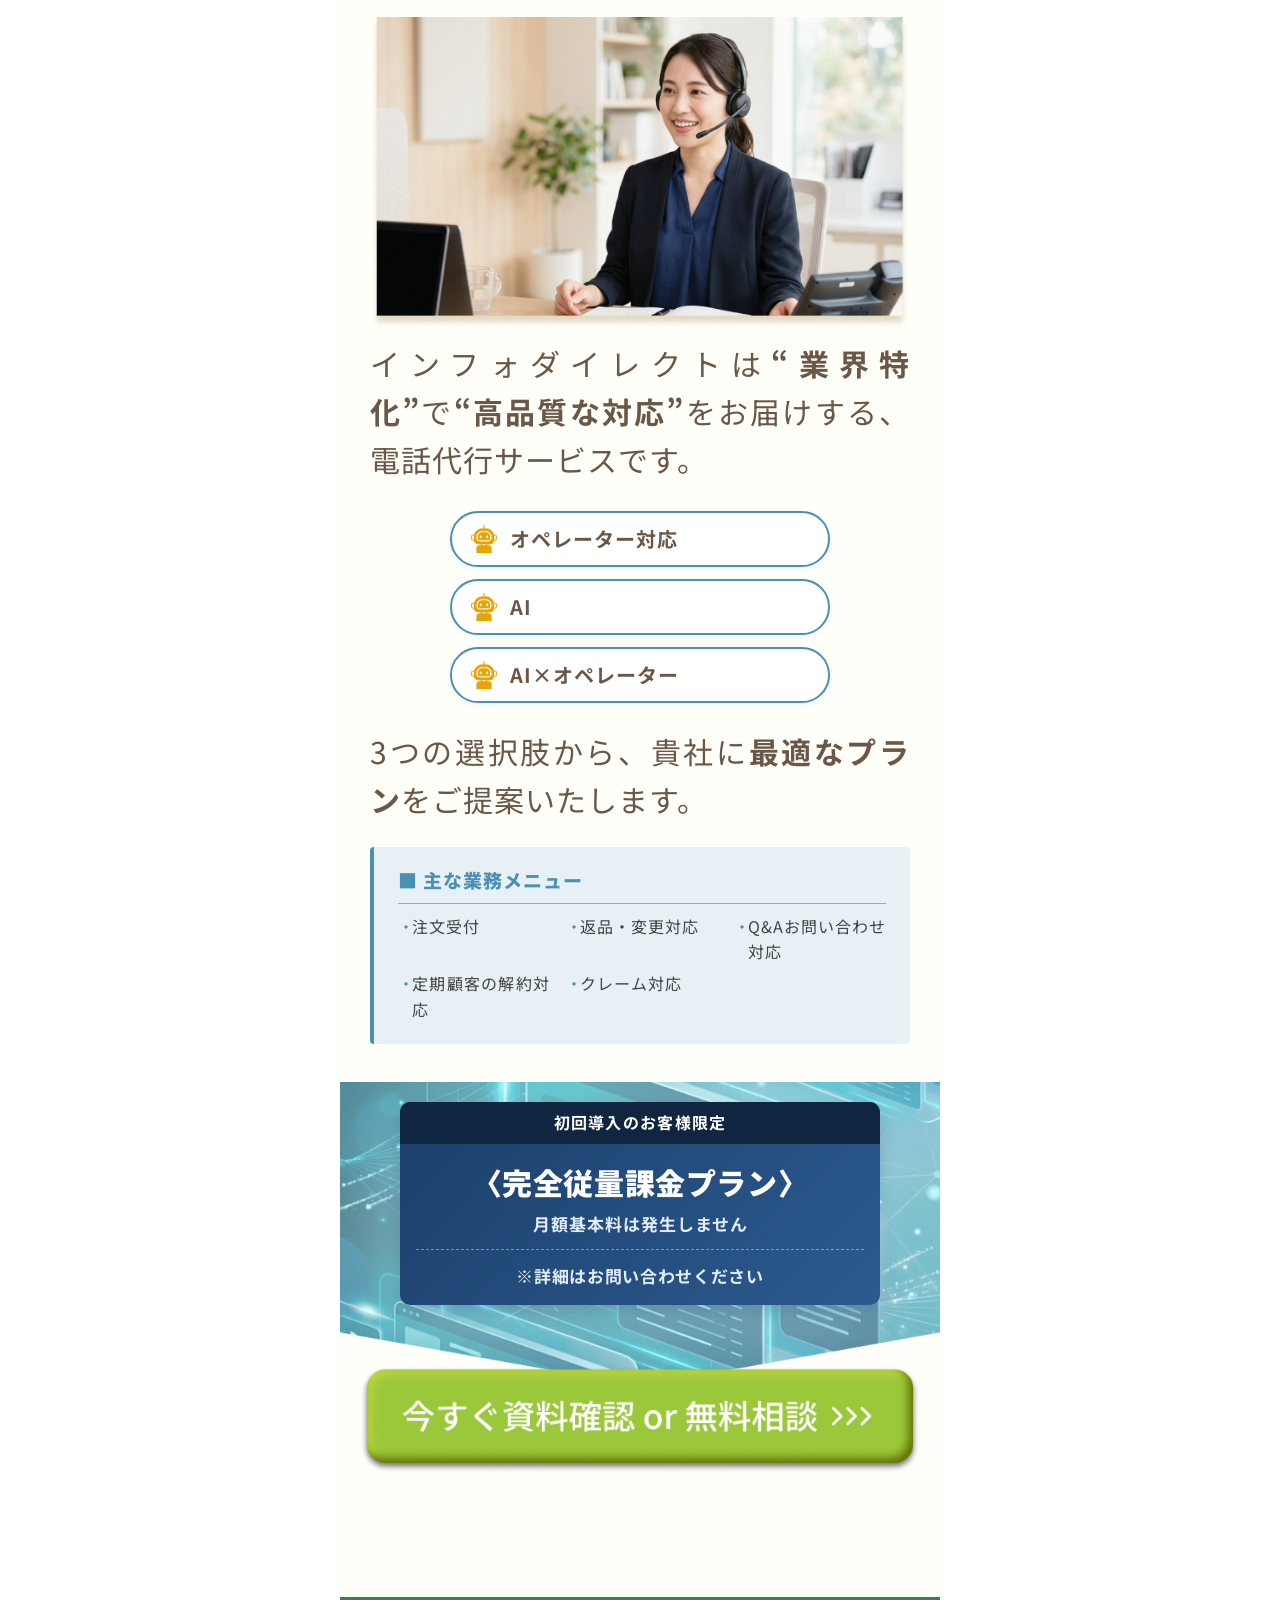
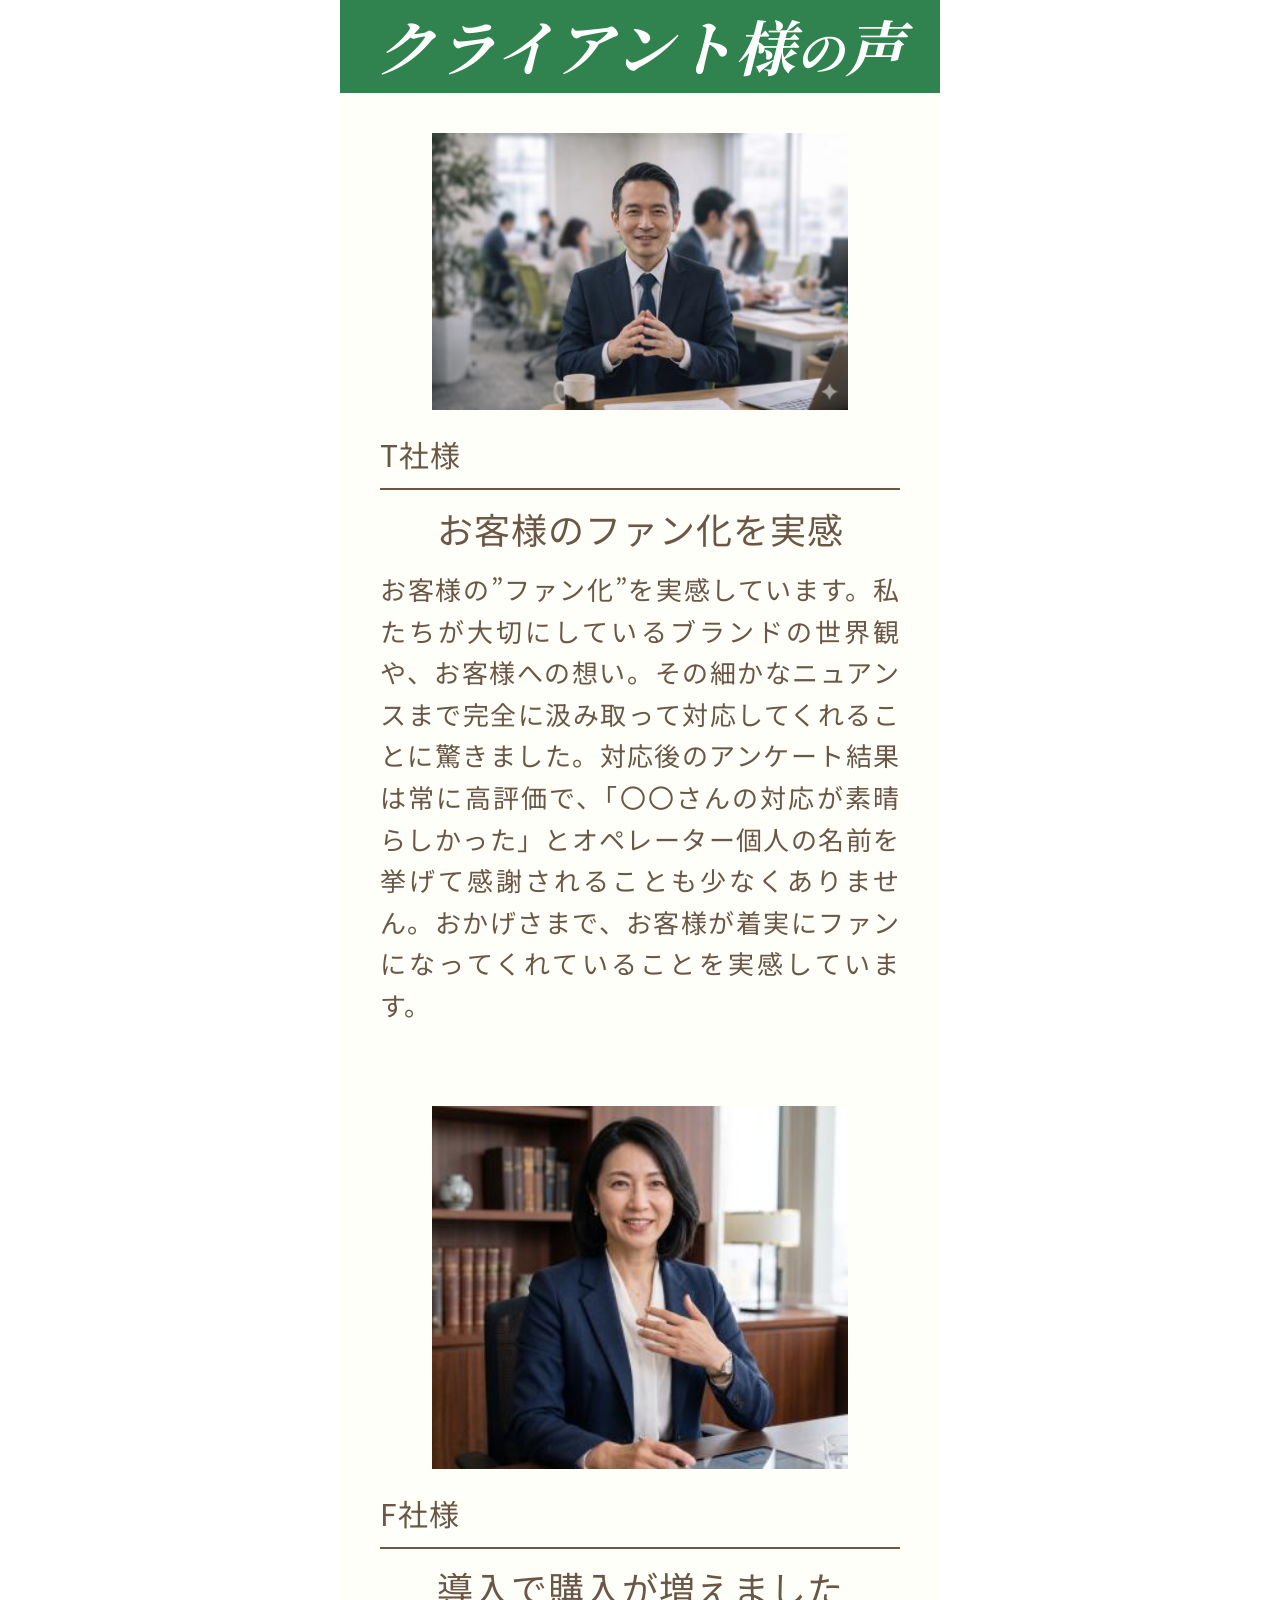
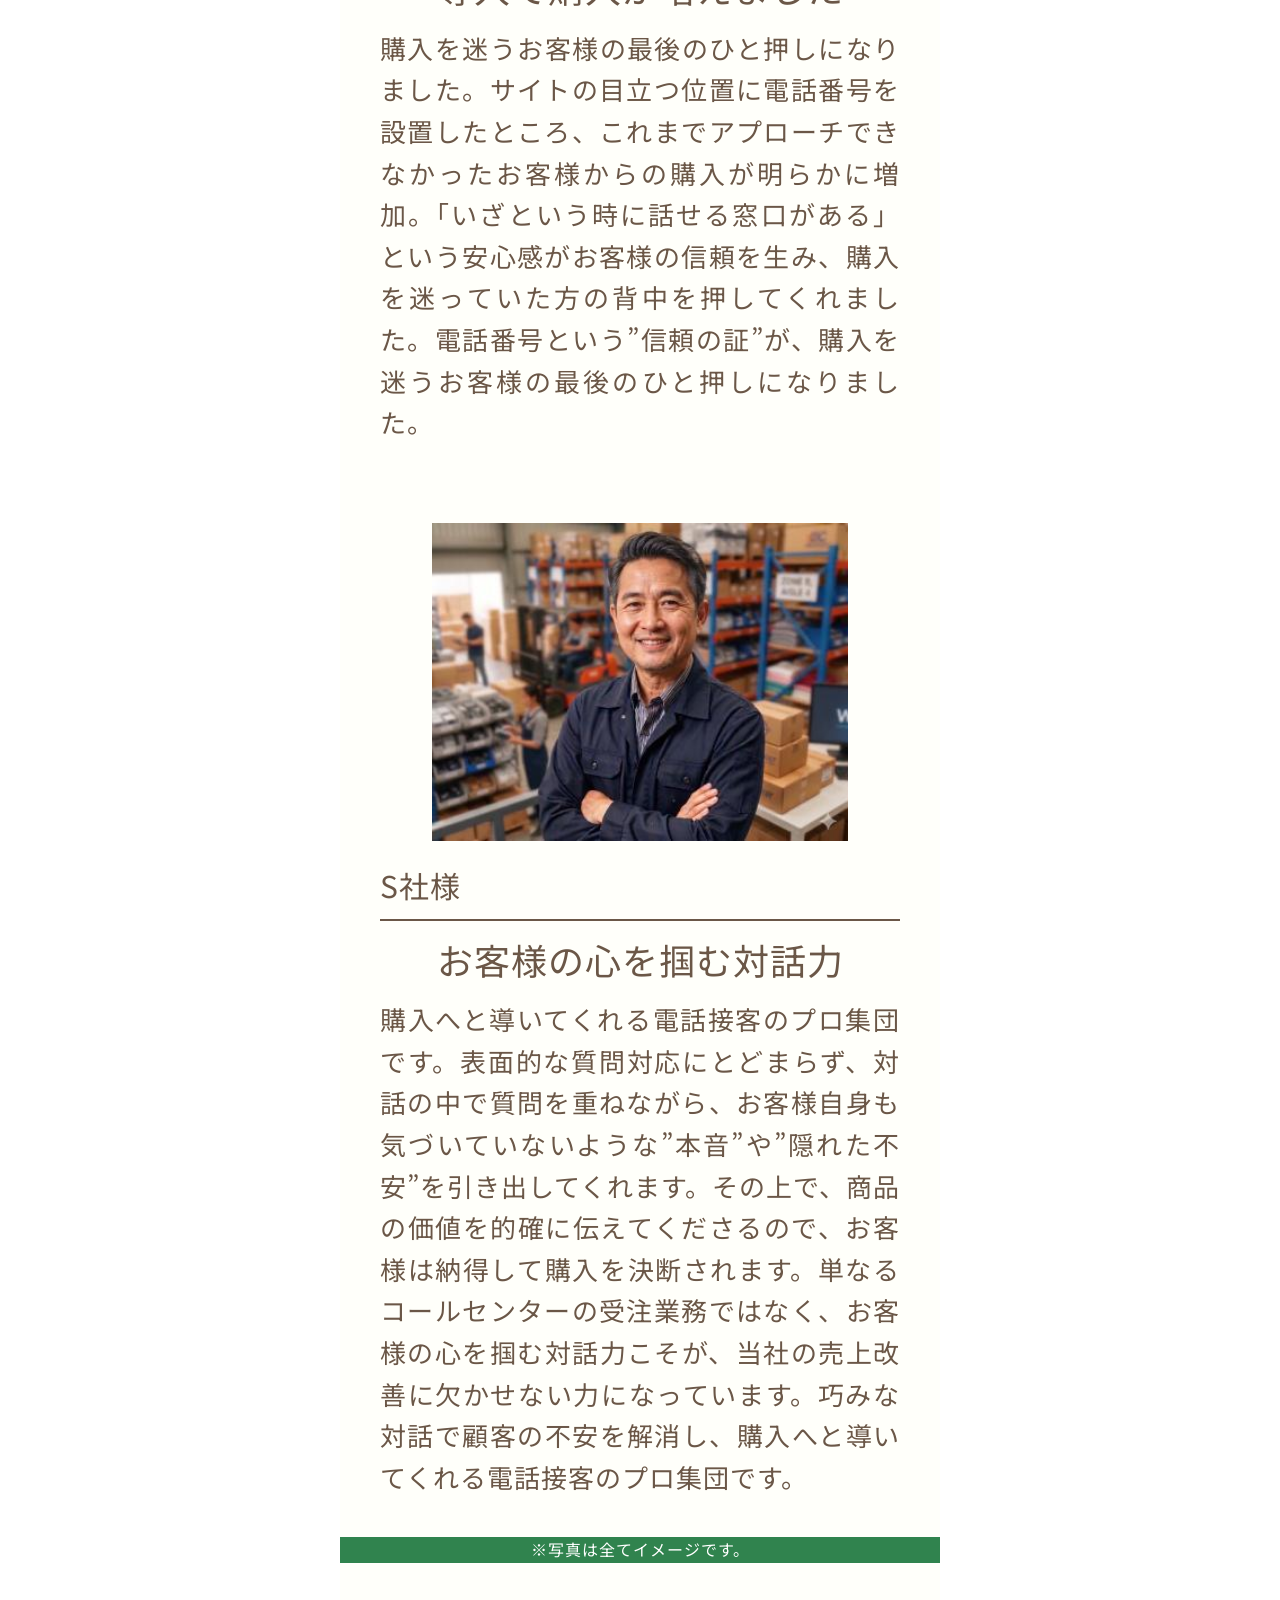
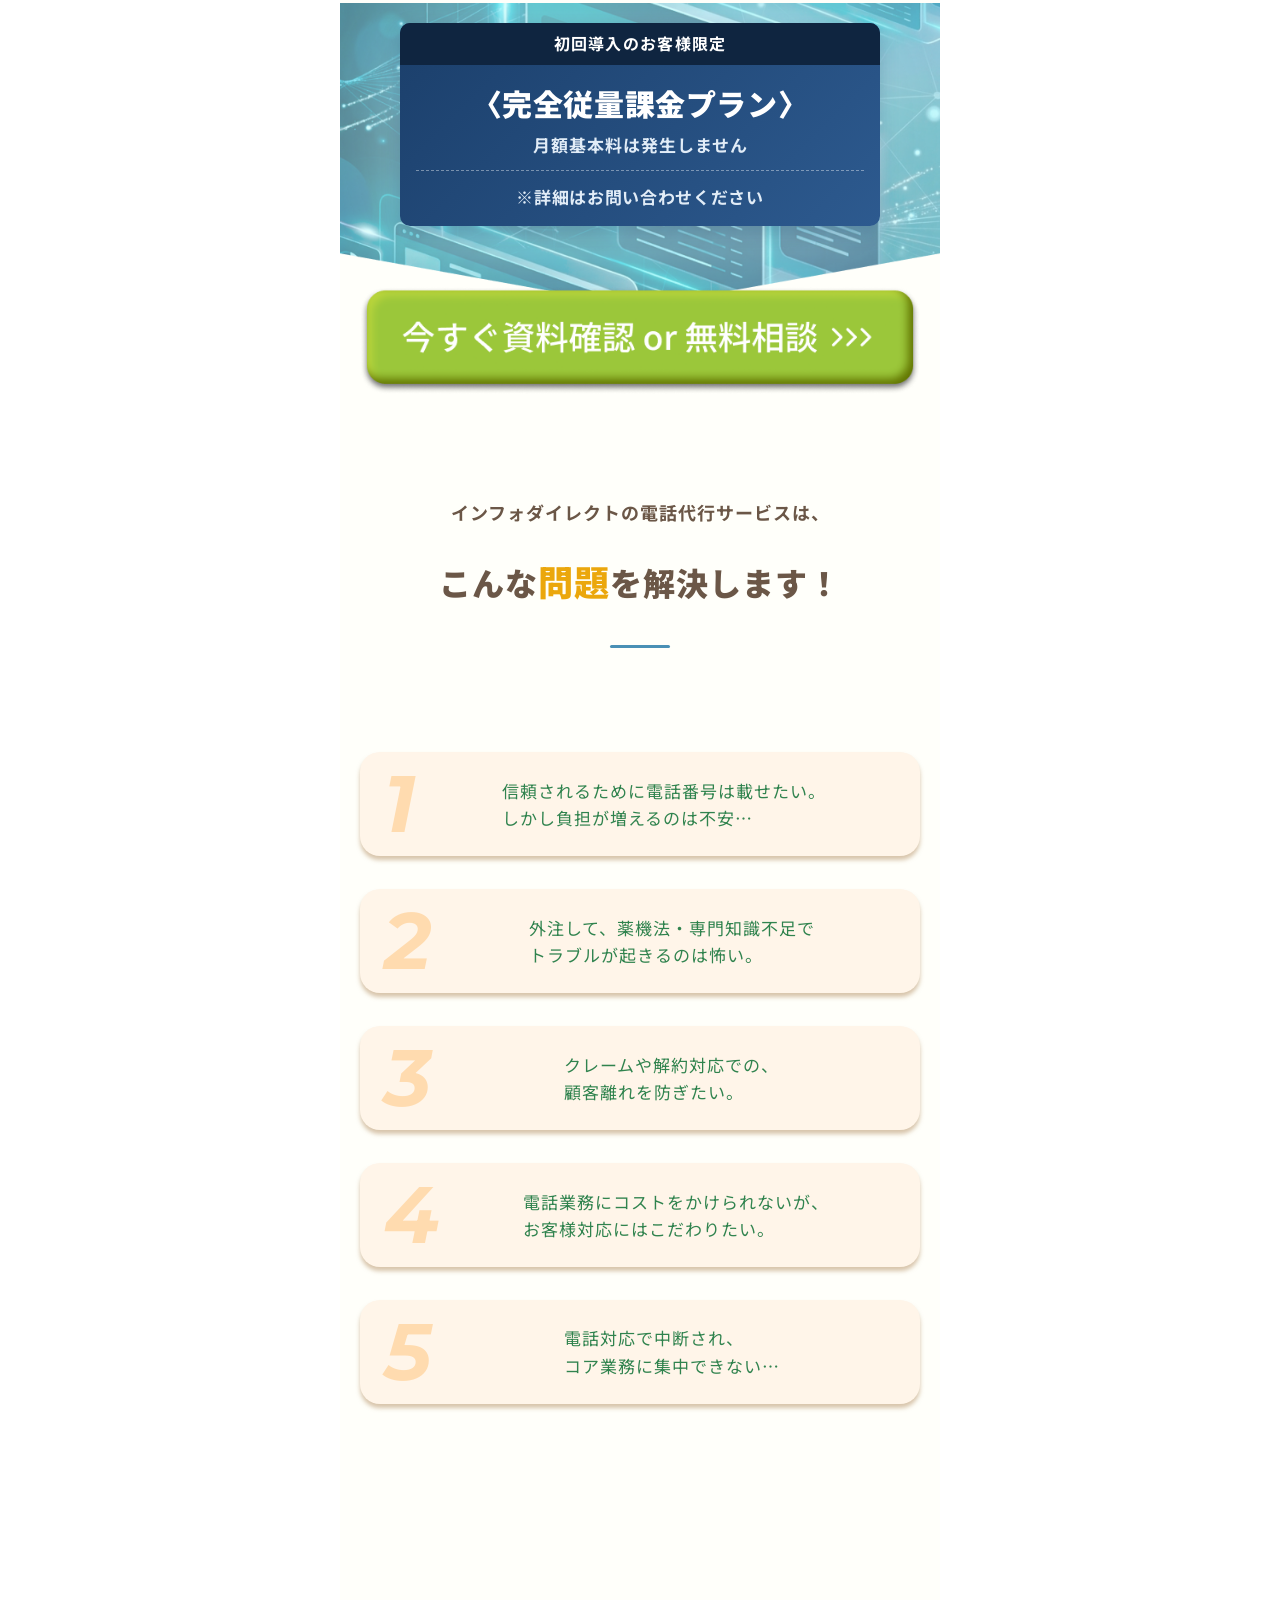
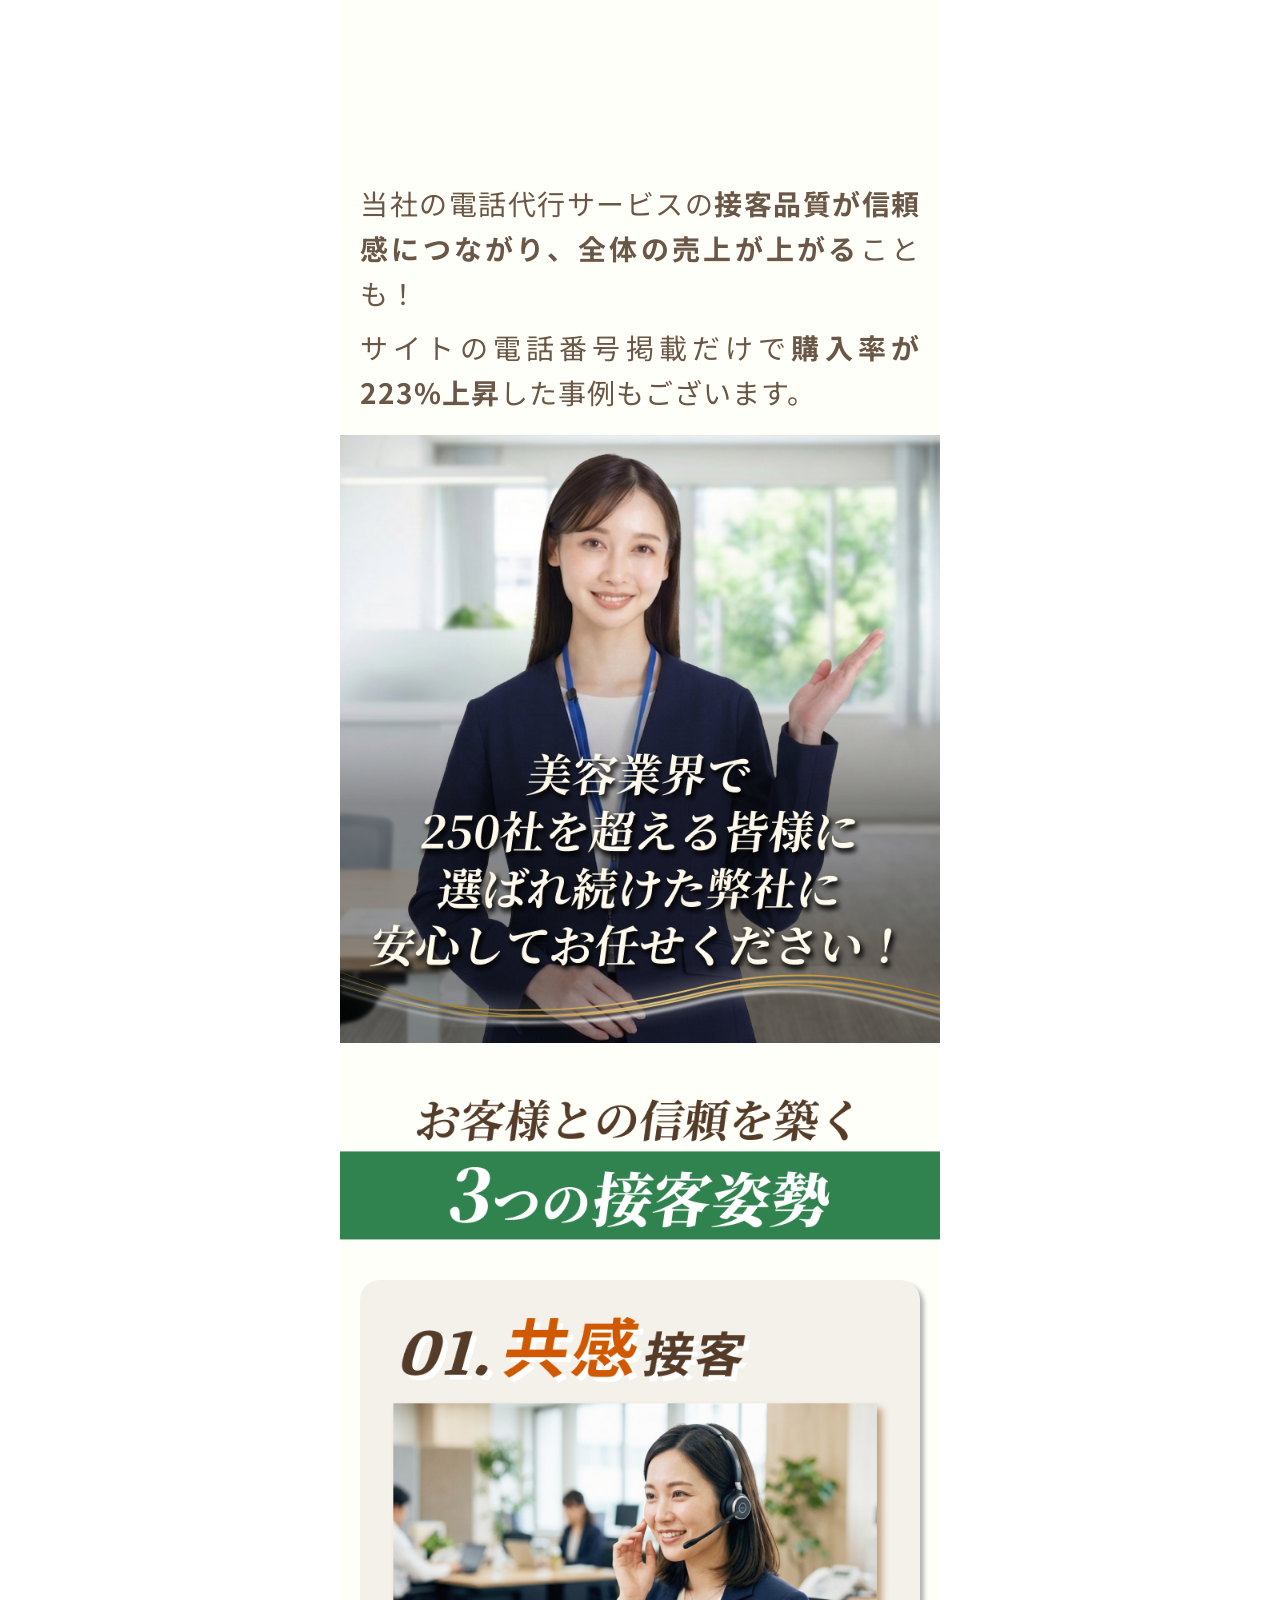
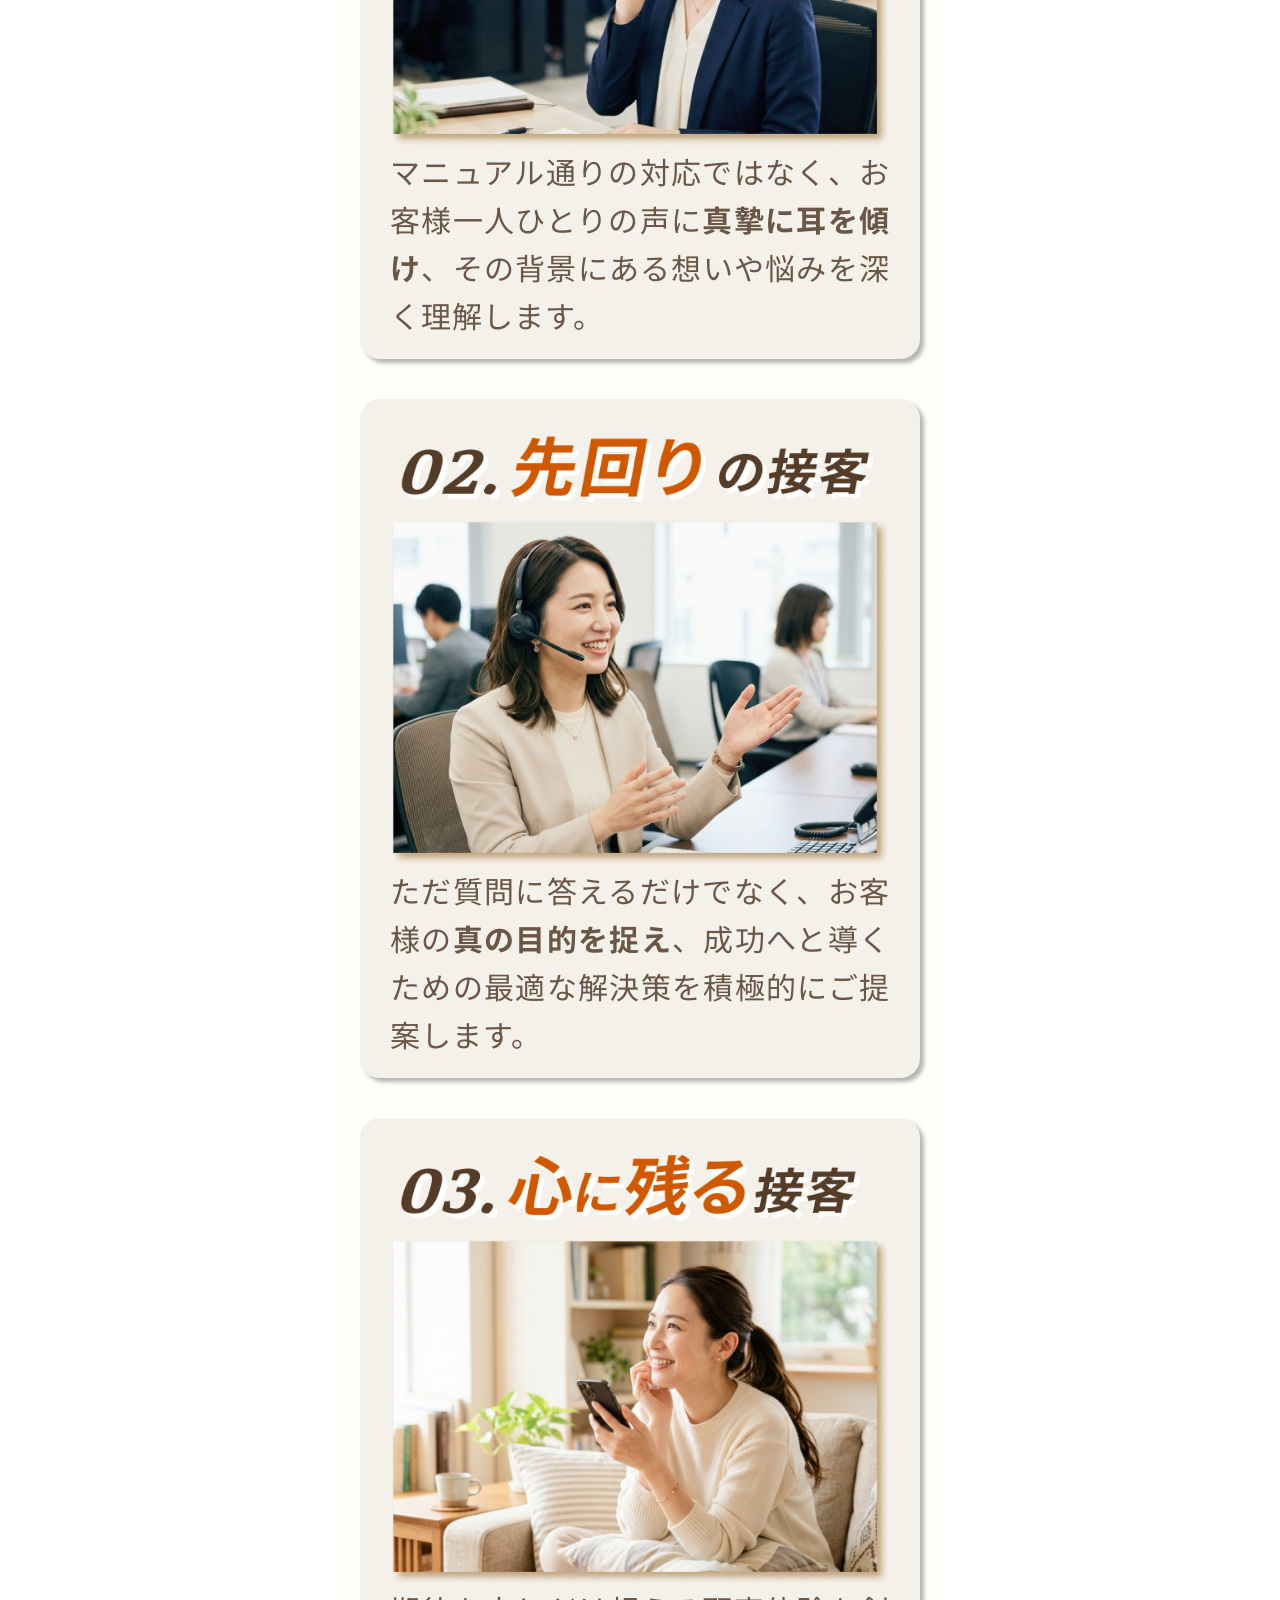
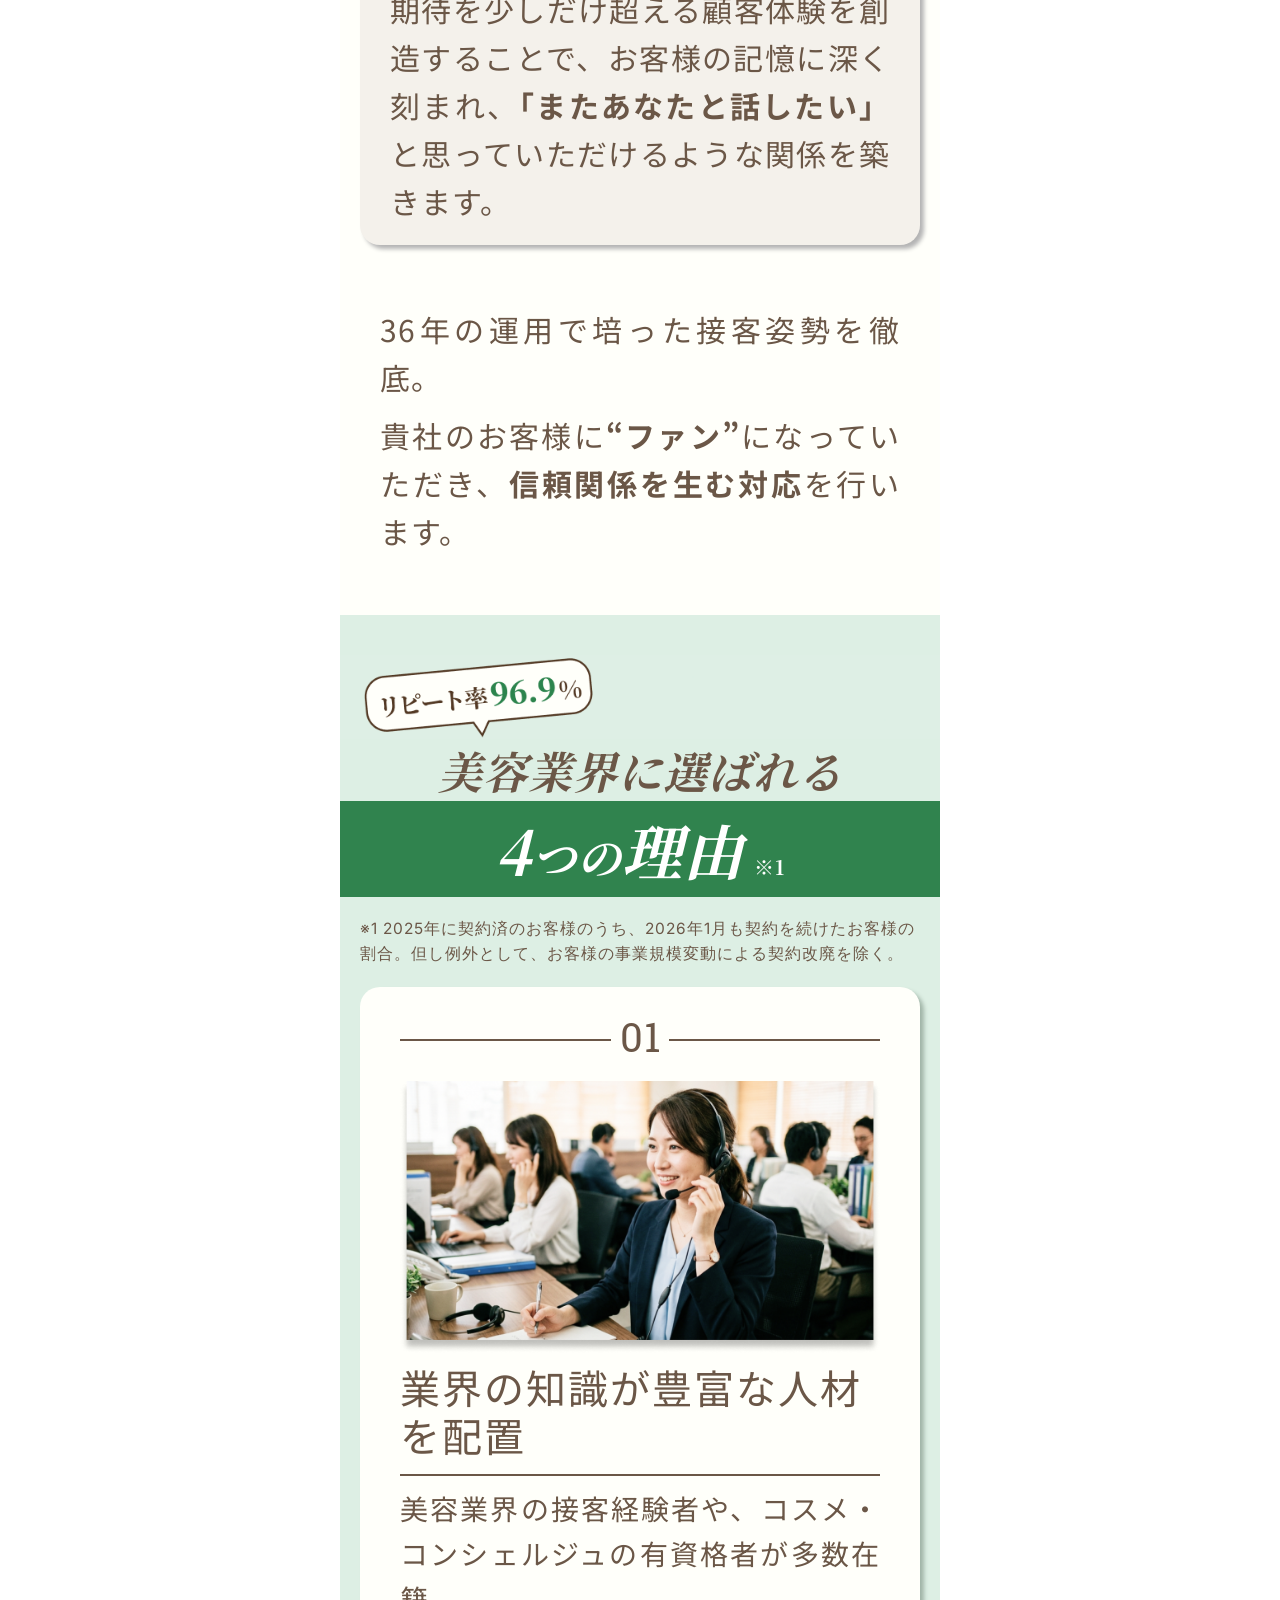
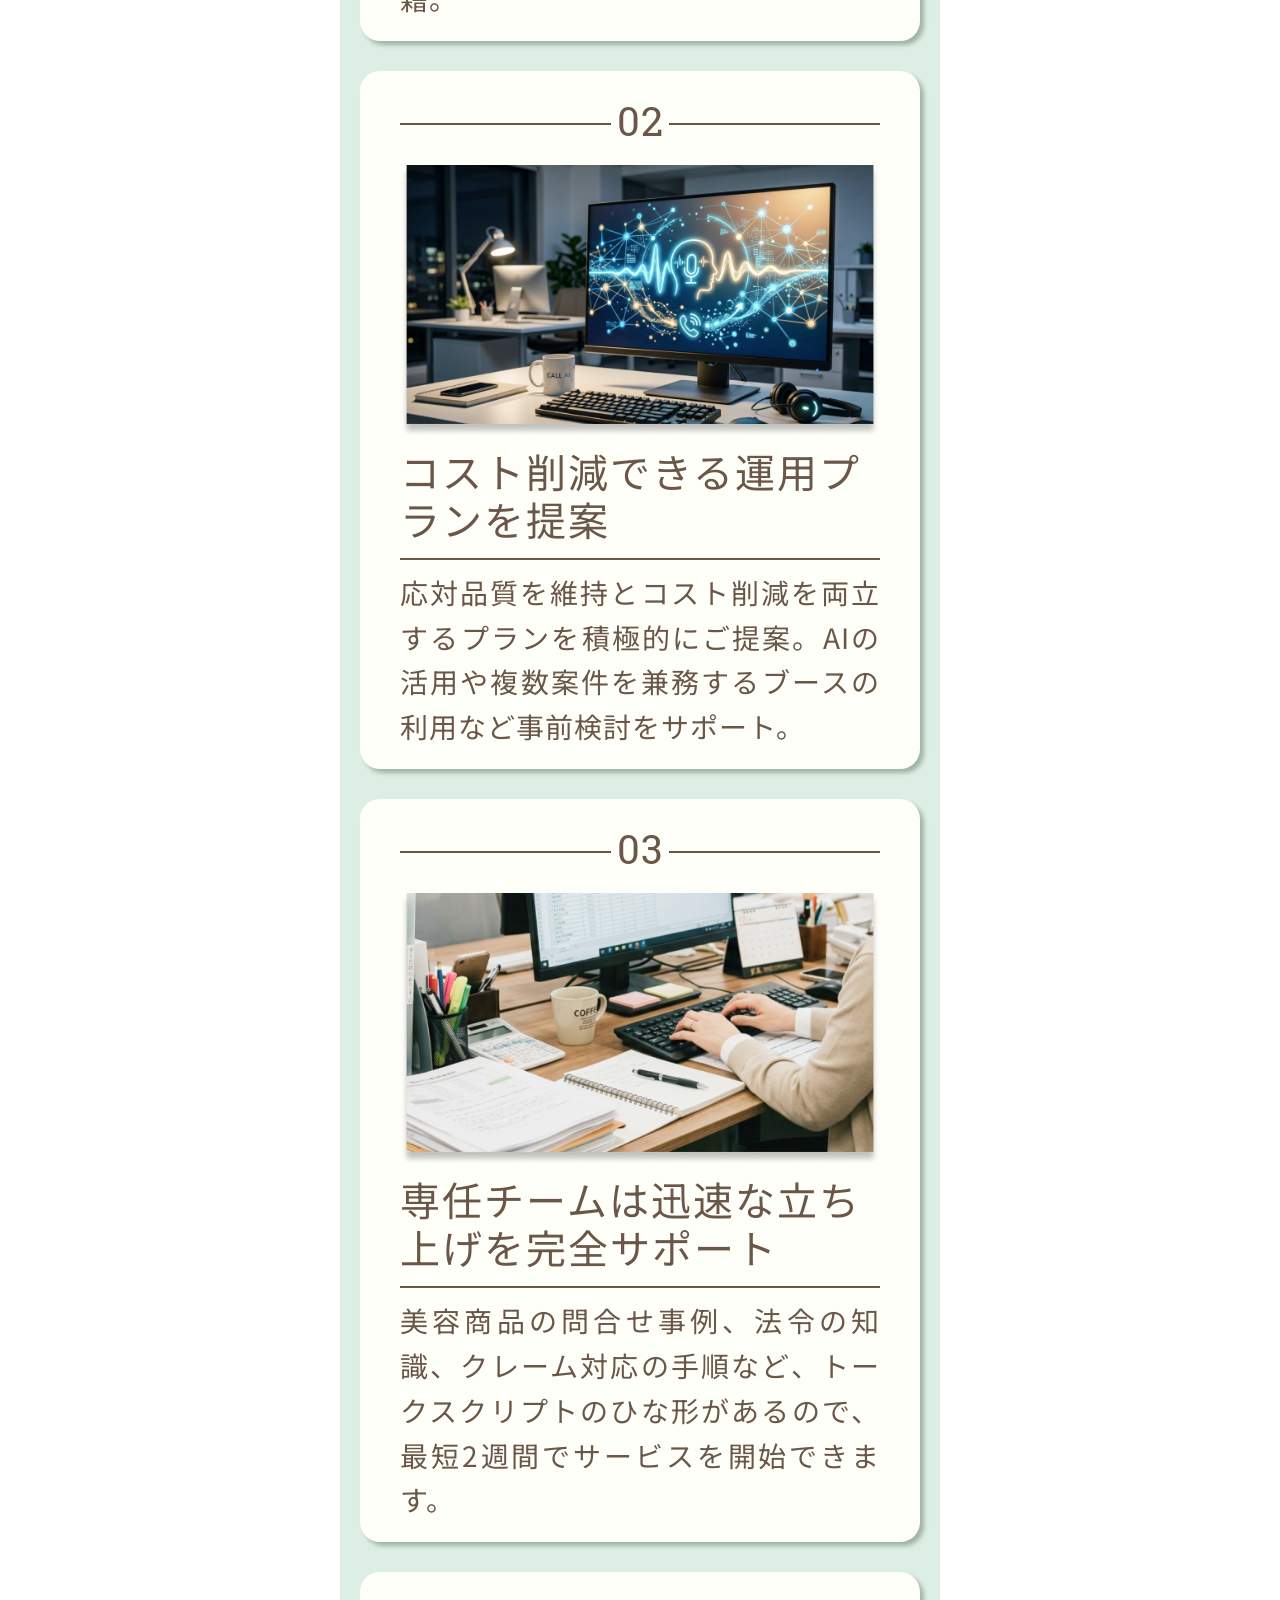
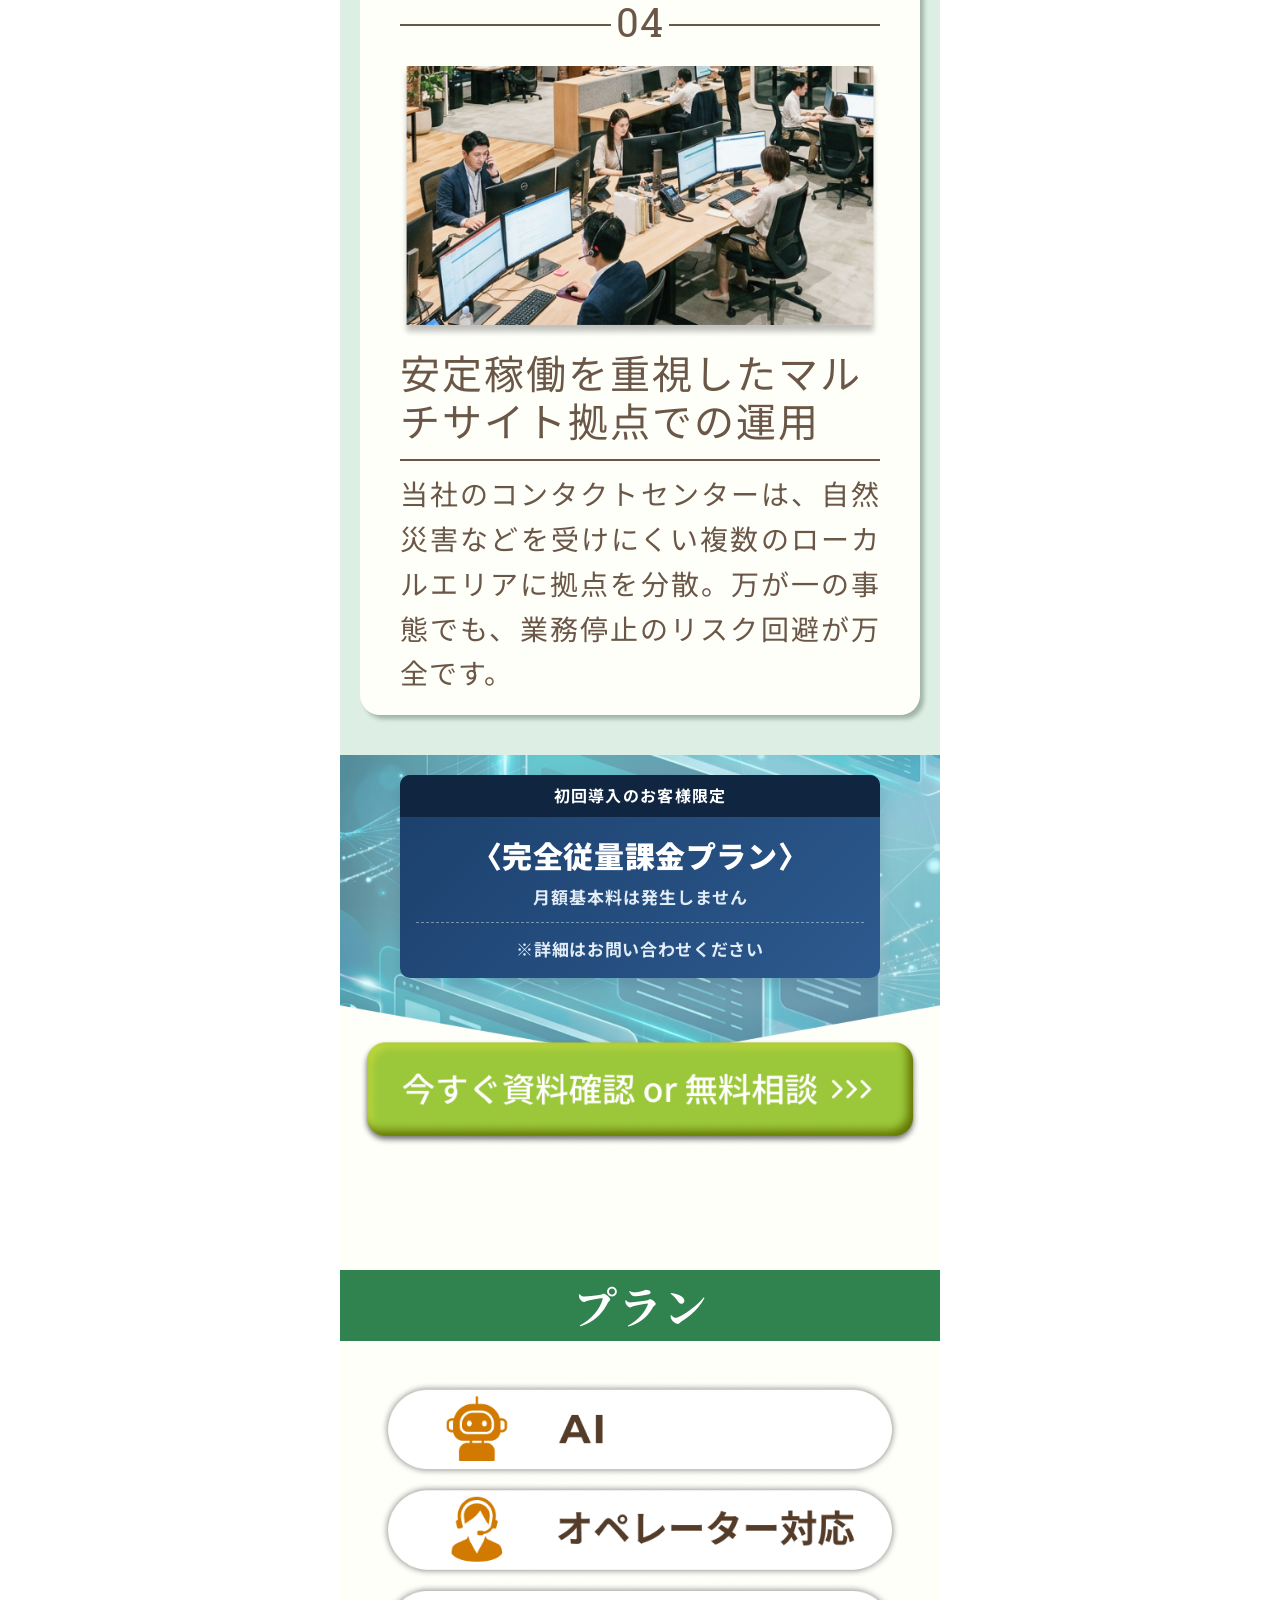
==== commit c7b6811a: "Revert: FV を元画像に戻し、service-list を HTML pill 版に復帰 # 戻した箇所 - fv.png: 元LPの合成画像（テキスト・バッジ含む全体構成）を維持   → 背" ====
--- a/index.html
+++ b/index.html
@@ -57,7 +57,11 @@
             </div>
             <div class="image_1"><img src="img/achieve_img.png" alt="イメージ画像"></div>
             <div class="txt_1">インフォダイレクトは<span>“業界特化”</span>で<span>“高品質な対応”</span>をお届けする、電話代行サービスです。</div>
-            <div class="service-icons-image"><img src="img/service_icons.png" alt="オペレーター対応／AI／AI×オペレーター"></div>
+            <ul class="service-list">
+                <li><span class="crown"></span><span class="label">オペレーター対応</span></li>
+                <li><span class="crown"></span><span class="label">AI</span></li>
+                <li><span class="crown"></span><span class="label">AI×オペレーター</span></li>
+            </ul>
             <div class="txt_2">3つの選択肢から、貴社に<span>最適なプラン</span>をご提案いたします。</div>
             <div class="menu-block">
                 <div class="menu-ttl">■ 主な業務メニュー</div>
--- a/style.css
+++ b/style.css
@@ -1317,17 +1317,6 @@
    2026-05-20 PDFサンプル画像反映分
    ======================================== */
 
-/* P2 service-icons-image (オペレーター/AI/AI×オペレーター を1画像で表示) */
-.achieve .container .service-icons-image {
-  width: 90%;
-  max-width: 340px;
-  margin: 16px auto 8px;
-}
-.achieve .container .service-icons-image img {
-  width: 100%;
-  height: auto;
-}
-
 /* CTA バナーをサンプル提案の濃紺ベースに刷新 */
 .campaign-1 .container .inner .campaign-card,
 .campaign-2 .container .inner .campaign-card,
